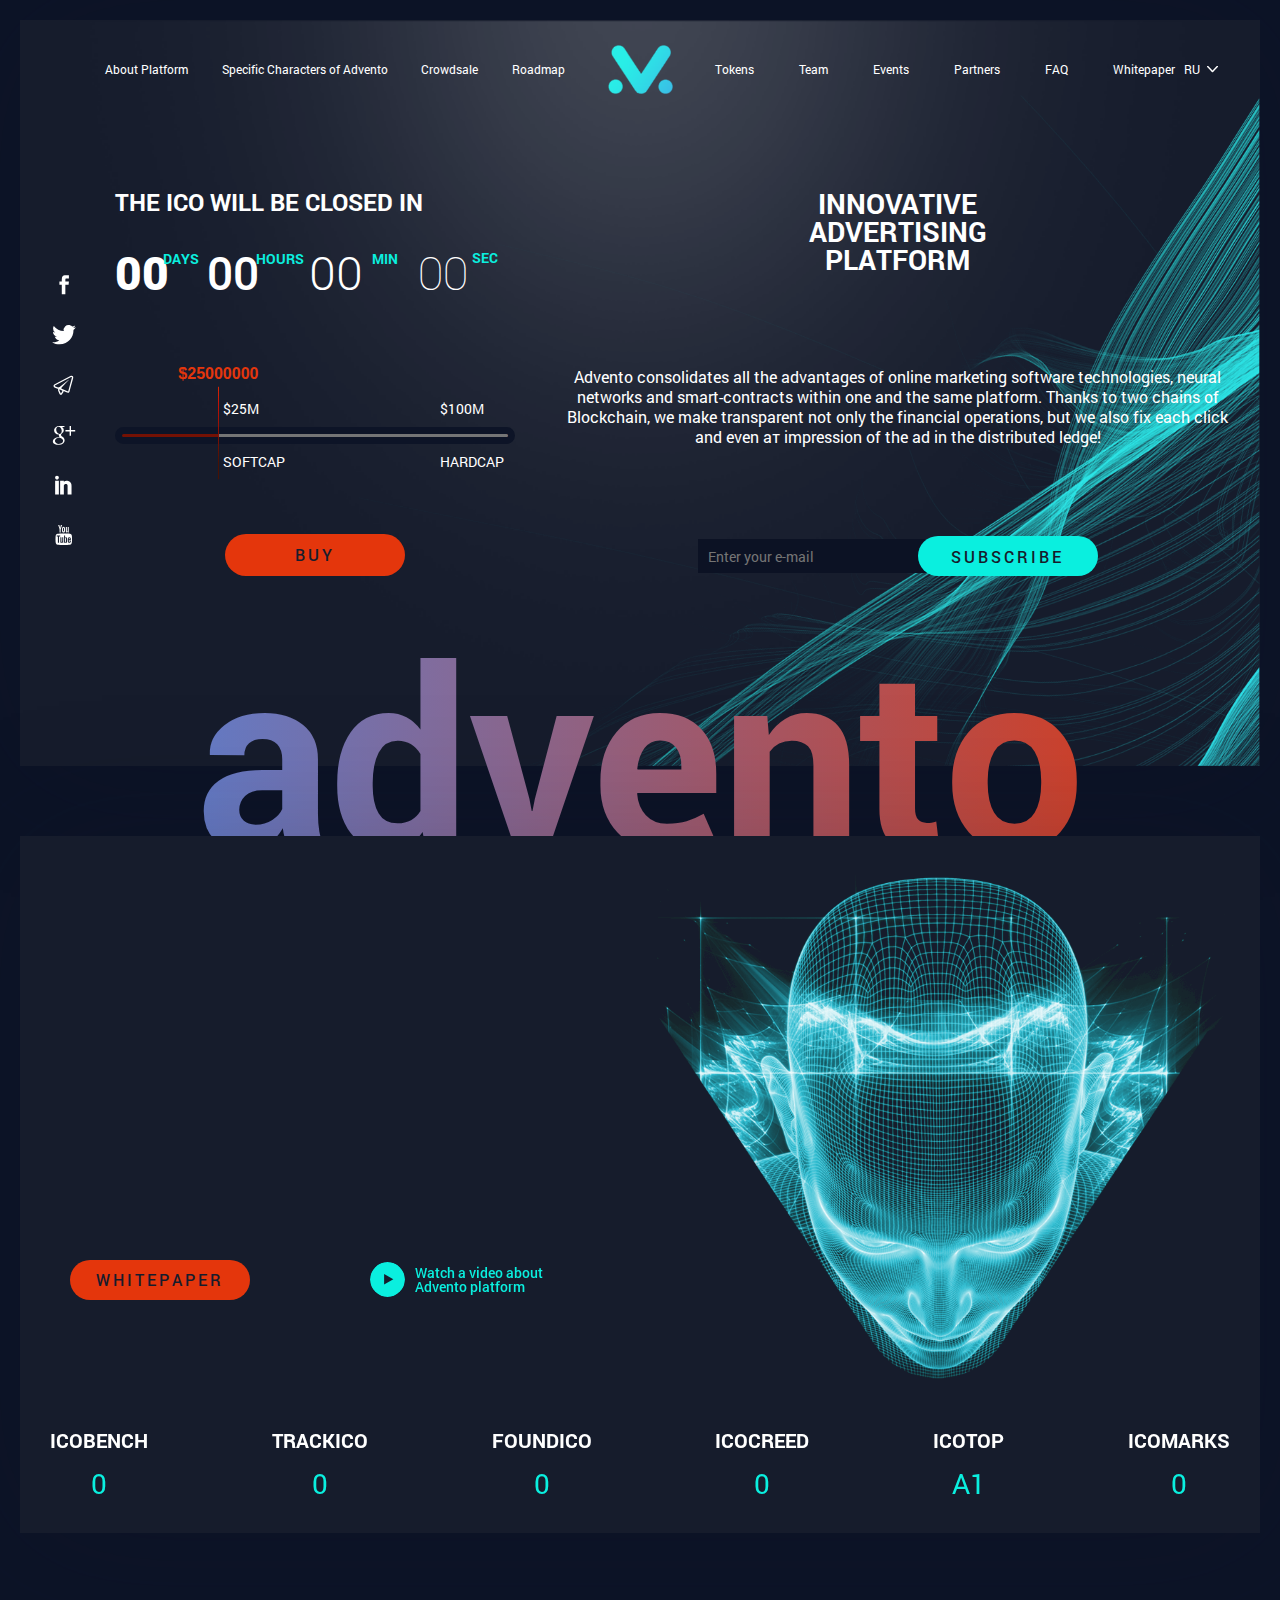
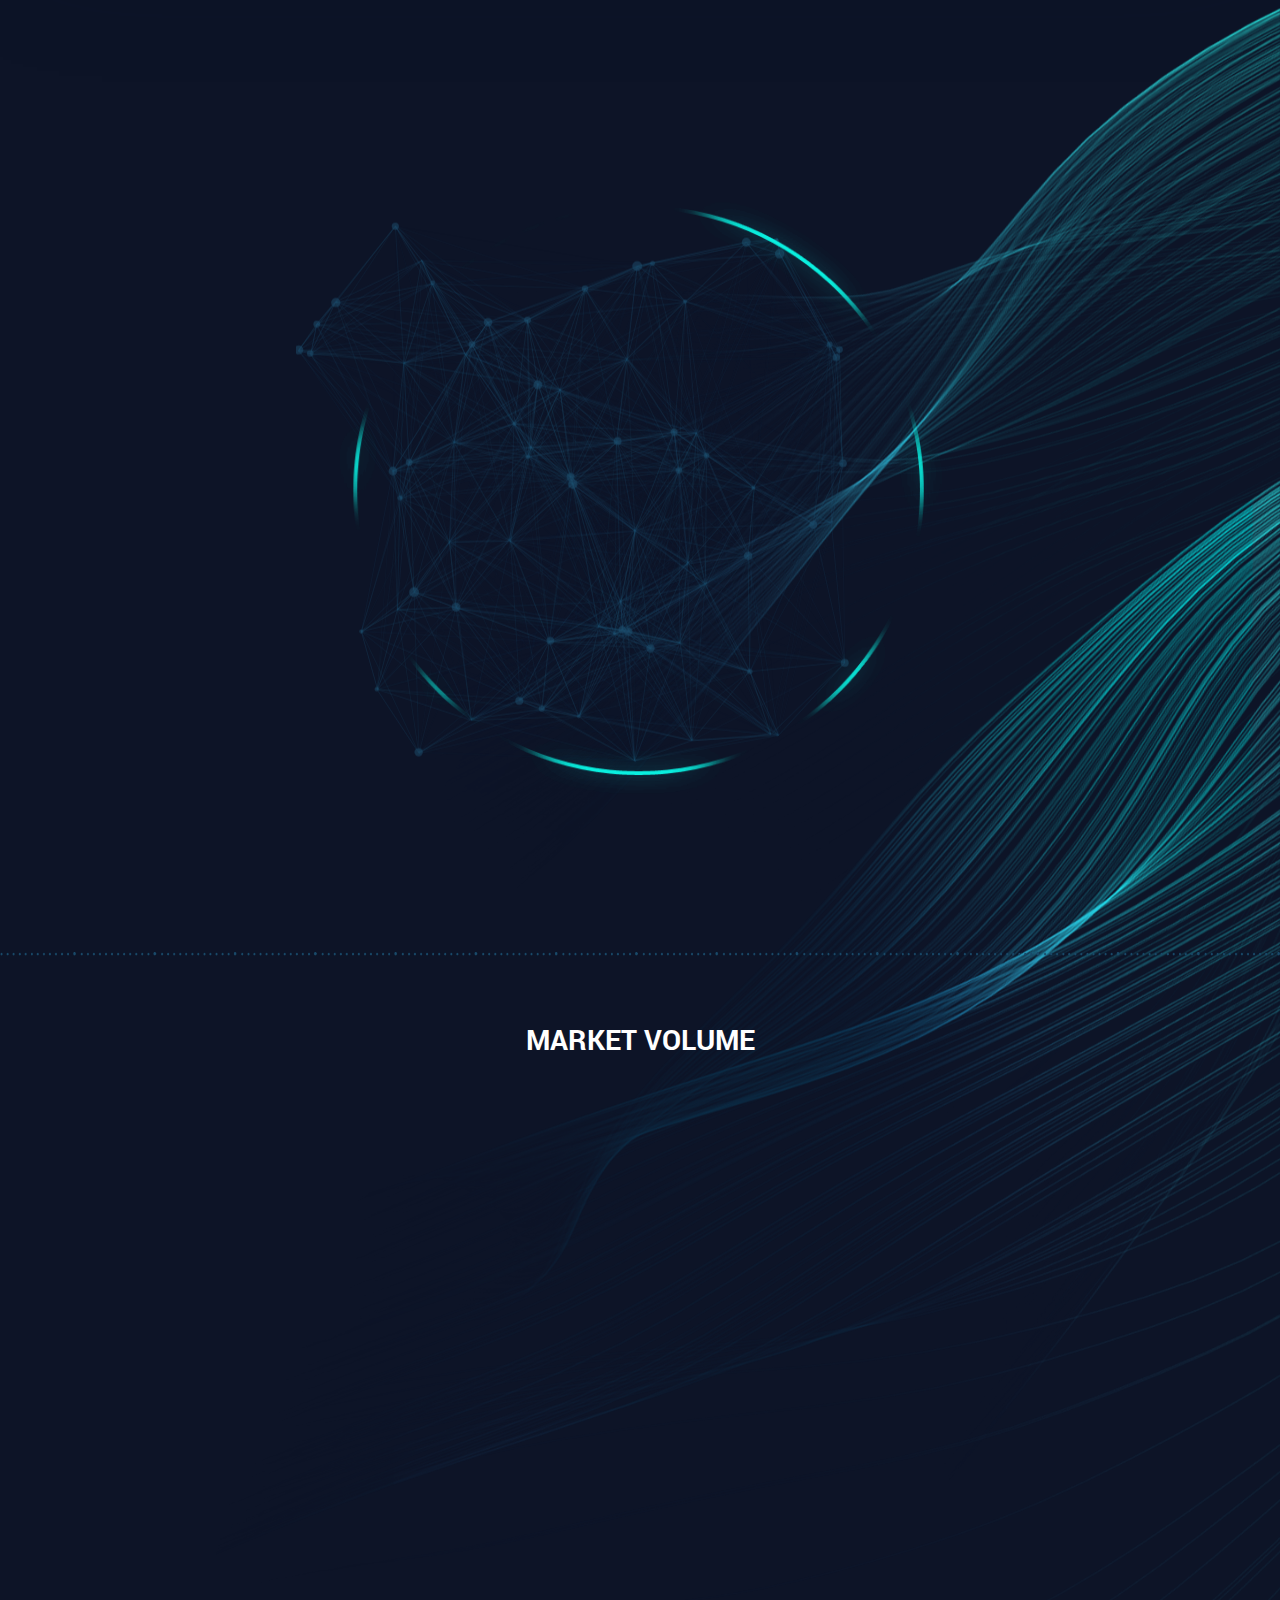
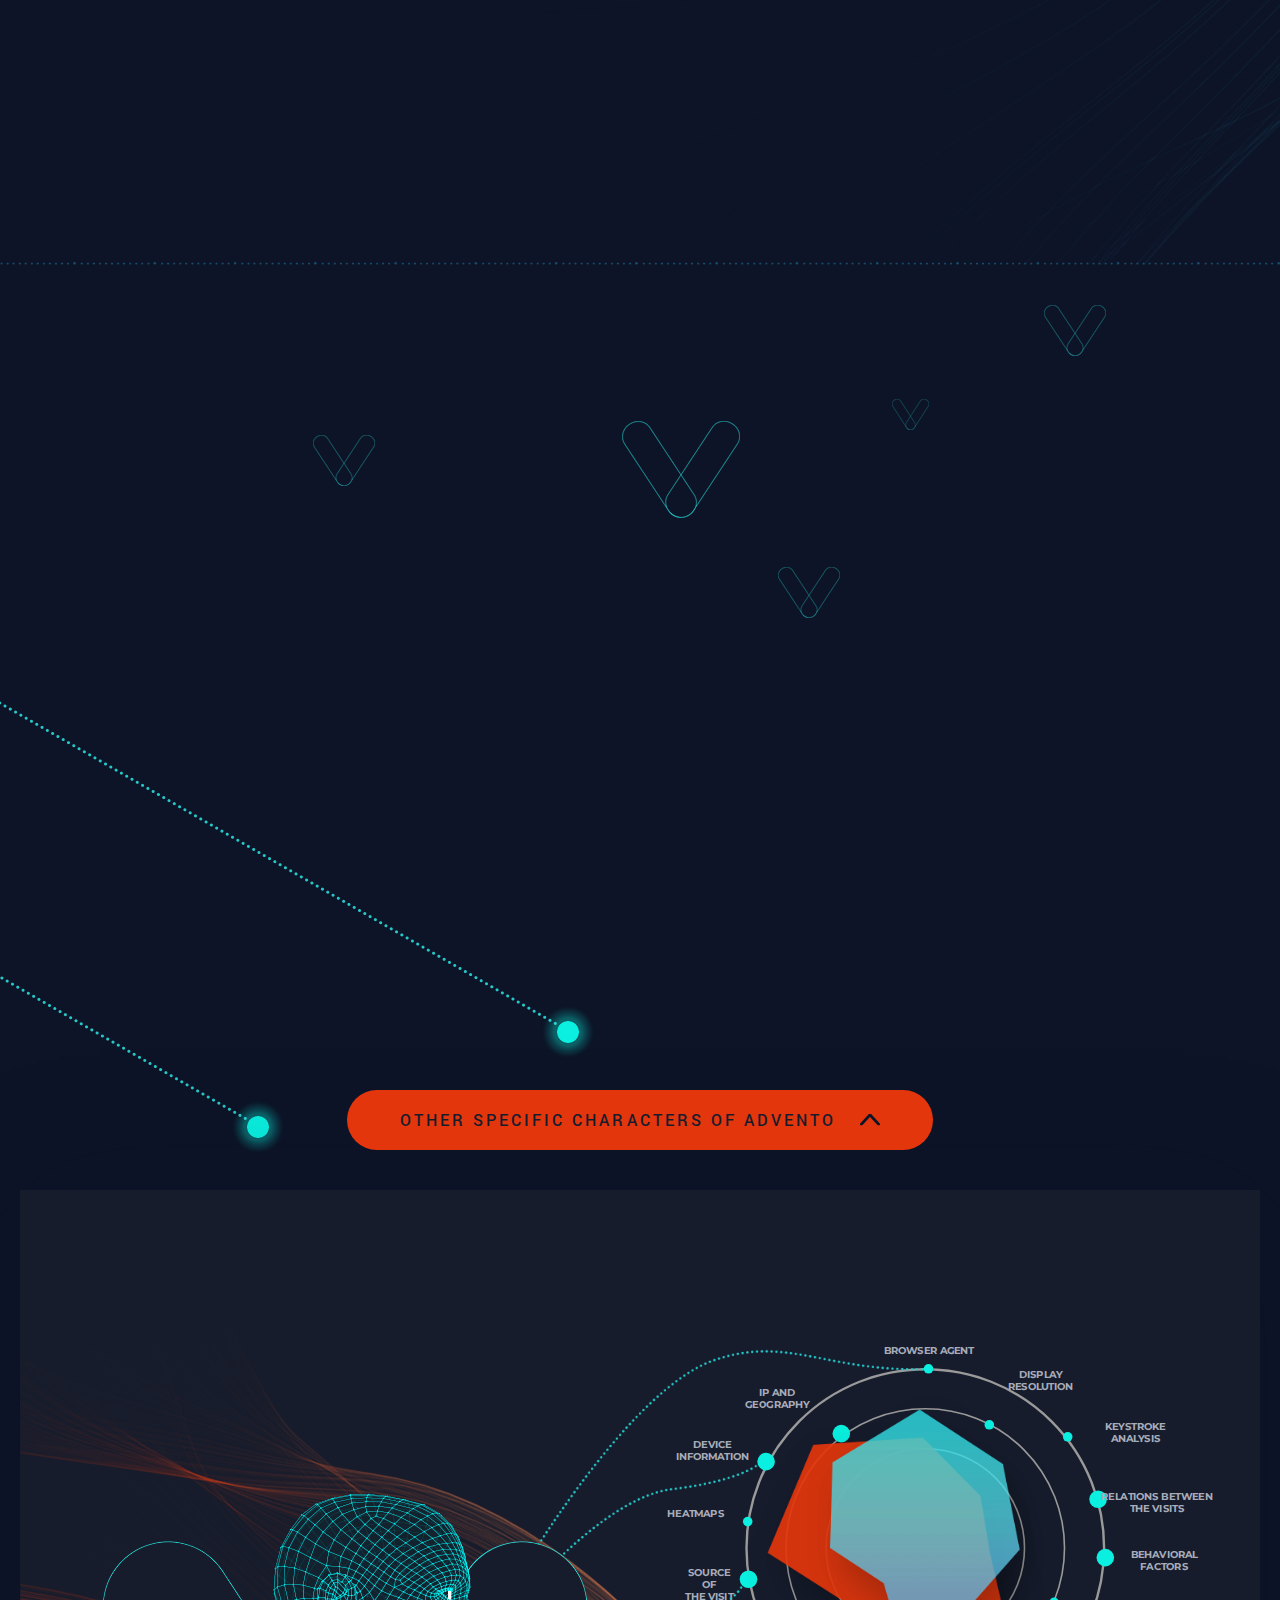
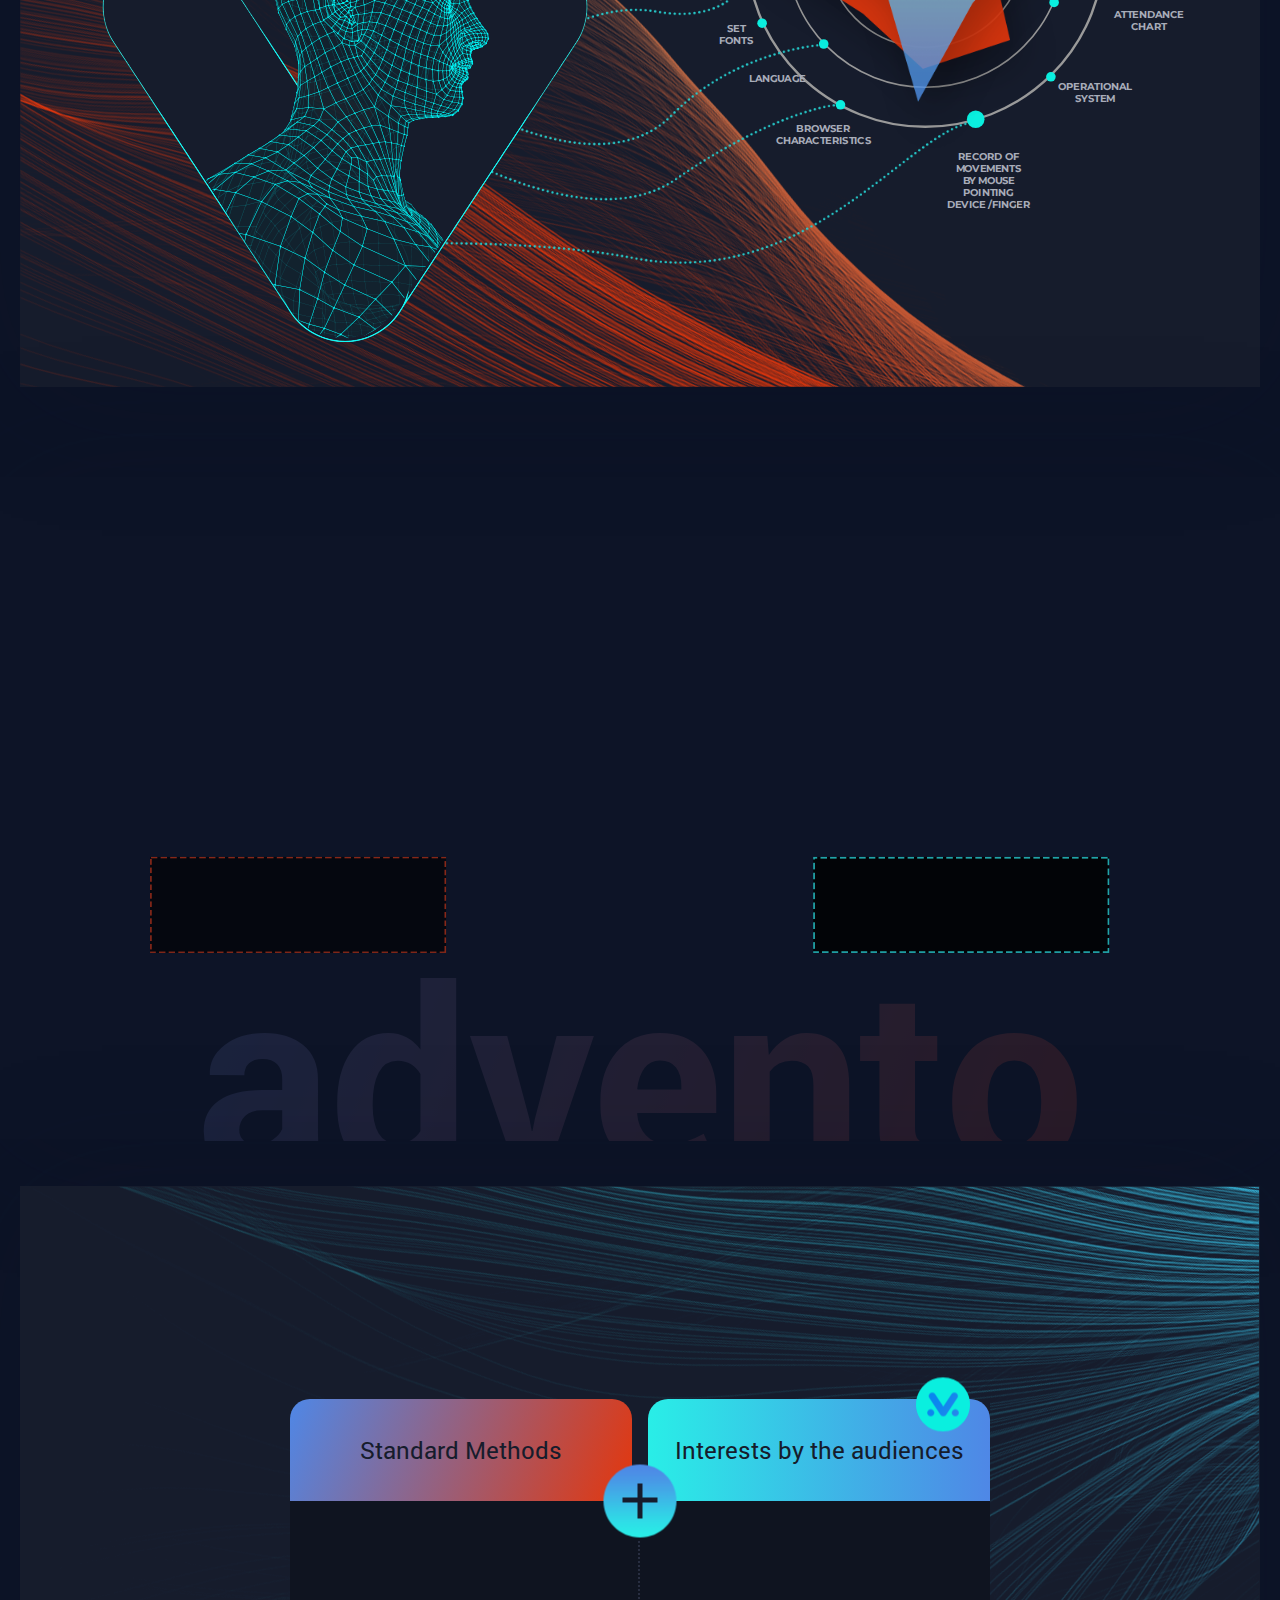
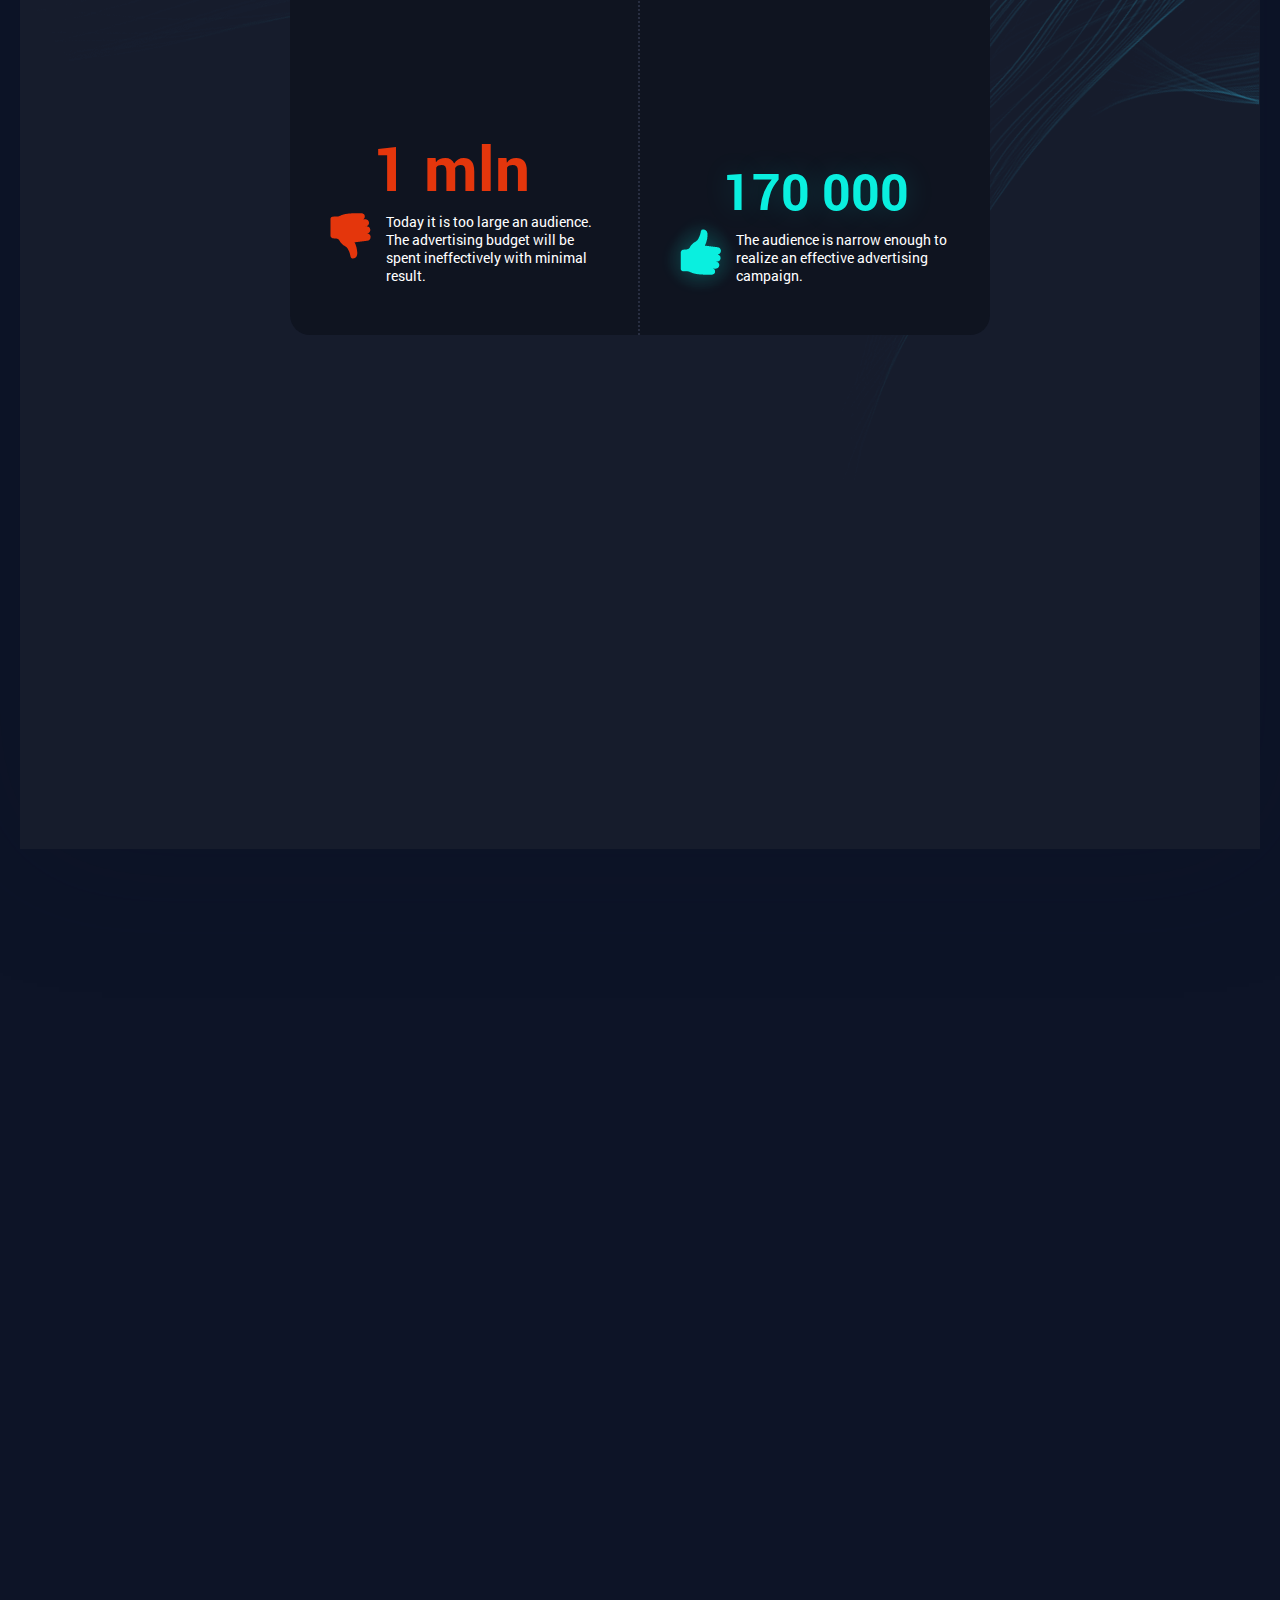
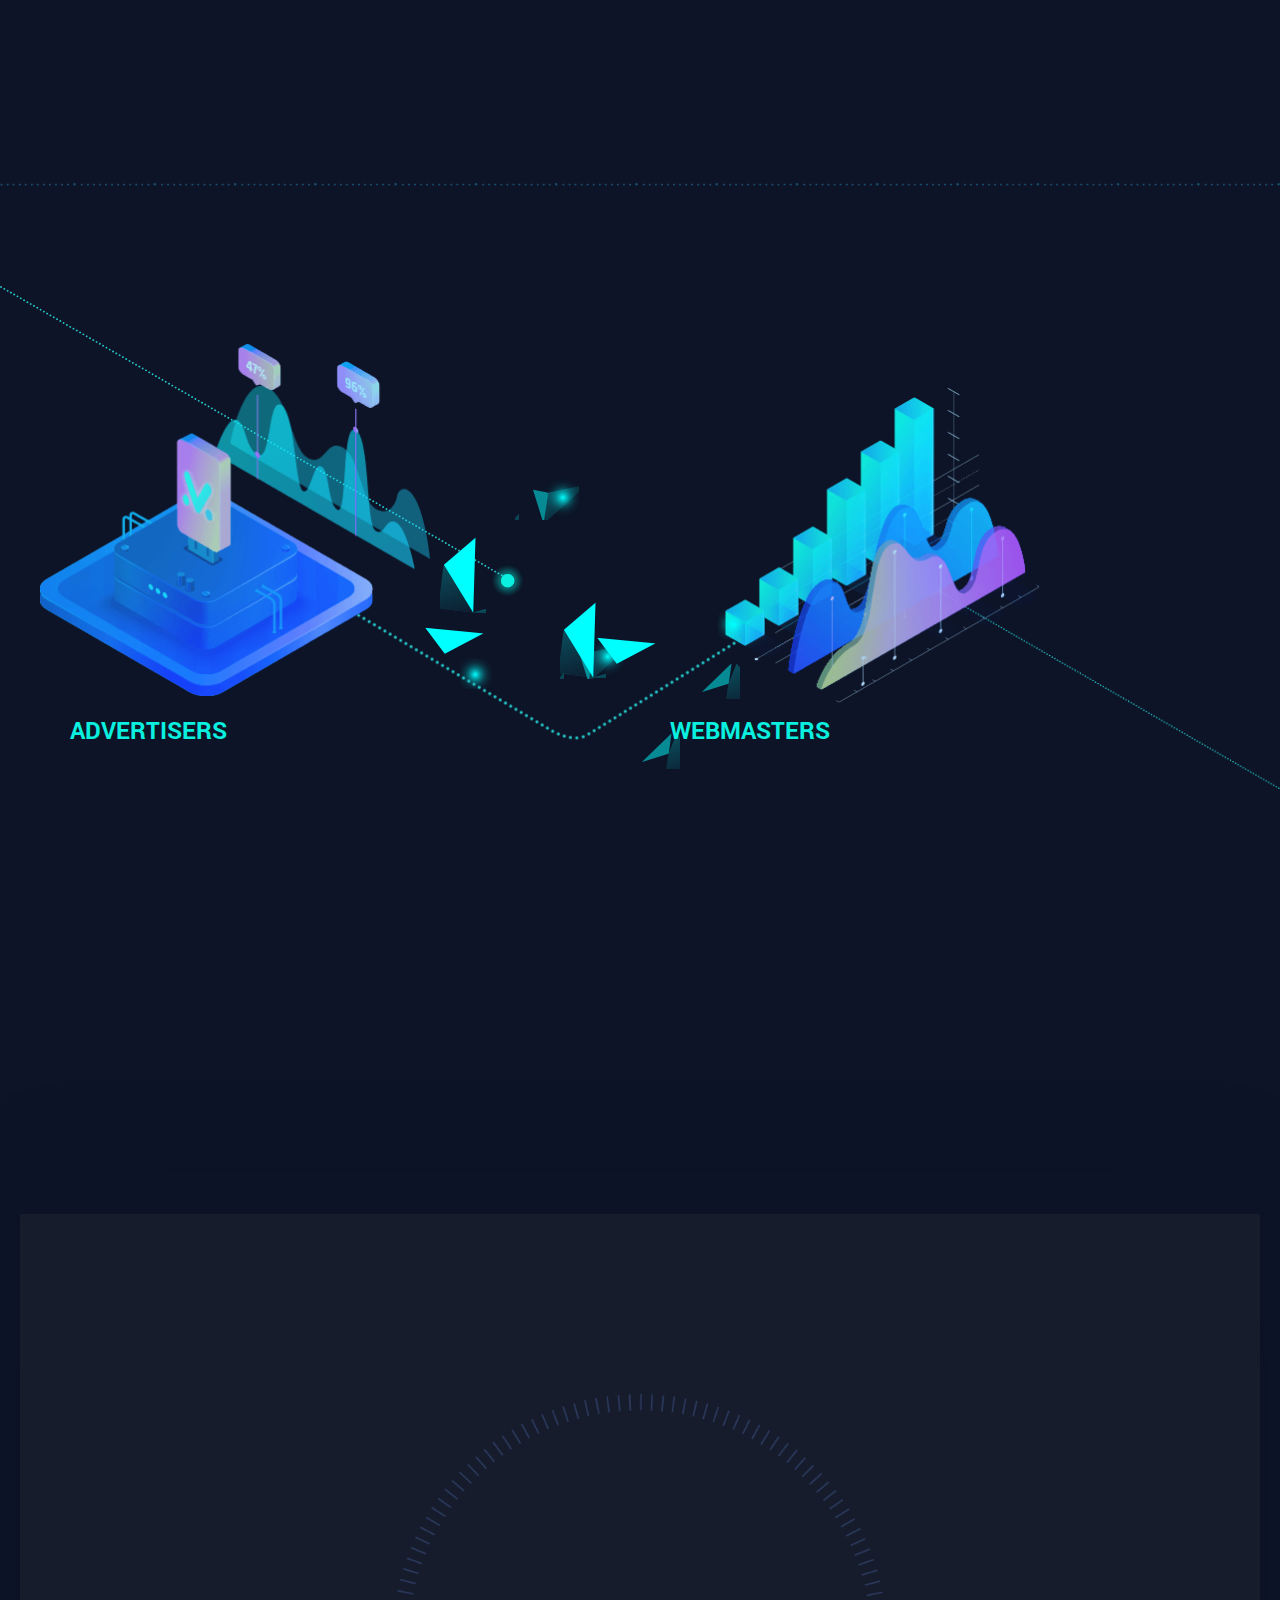
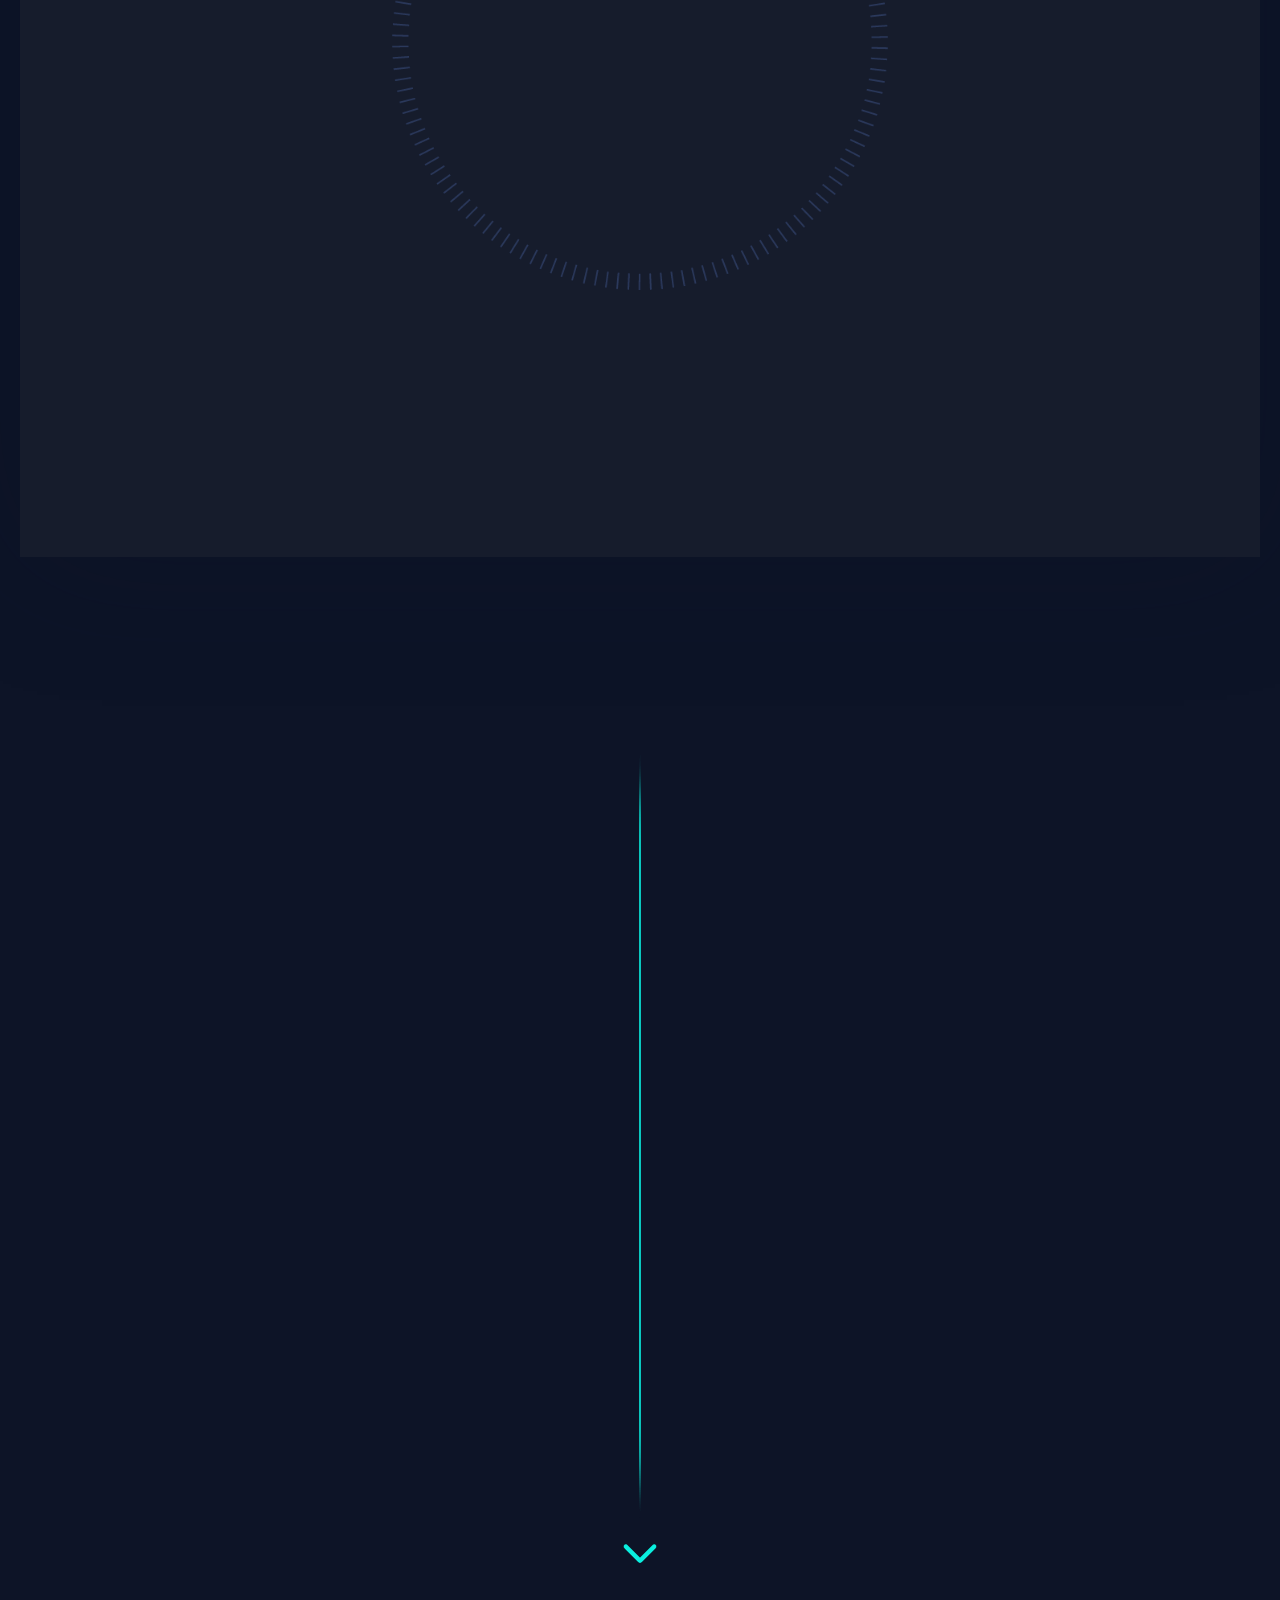
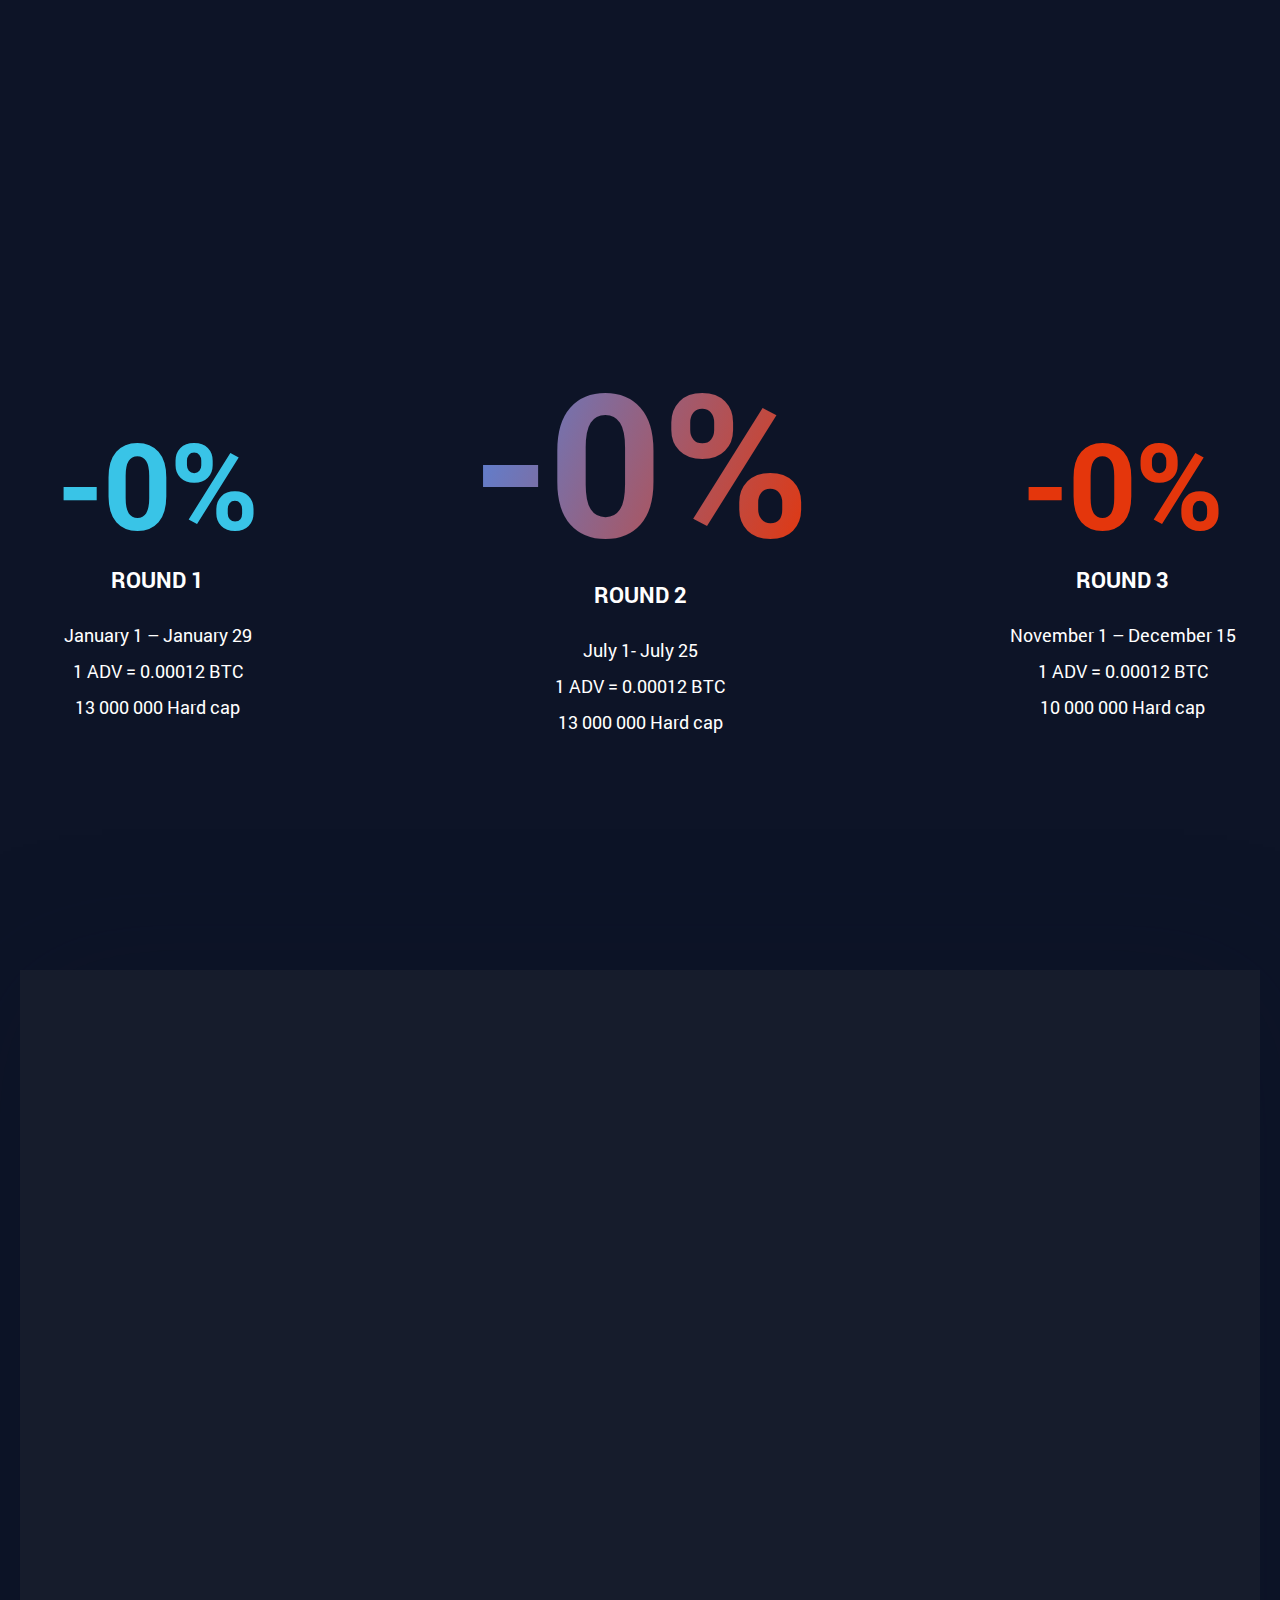
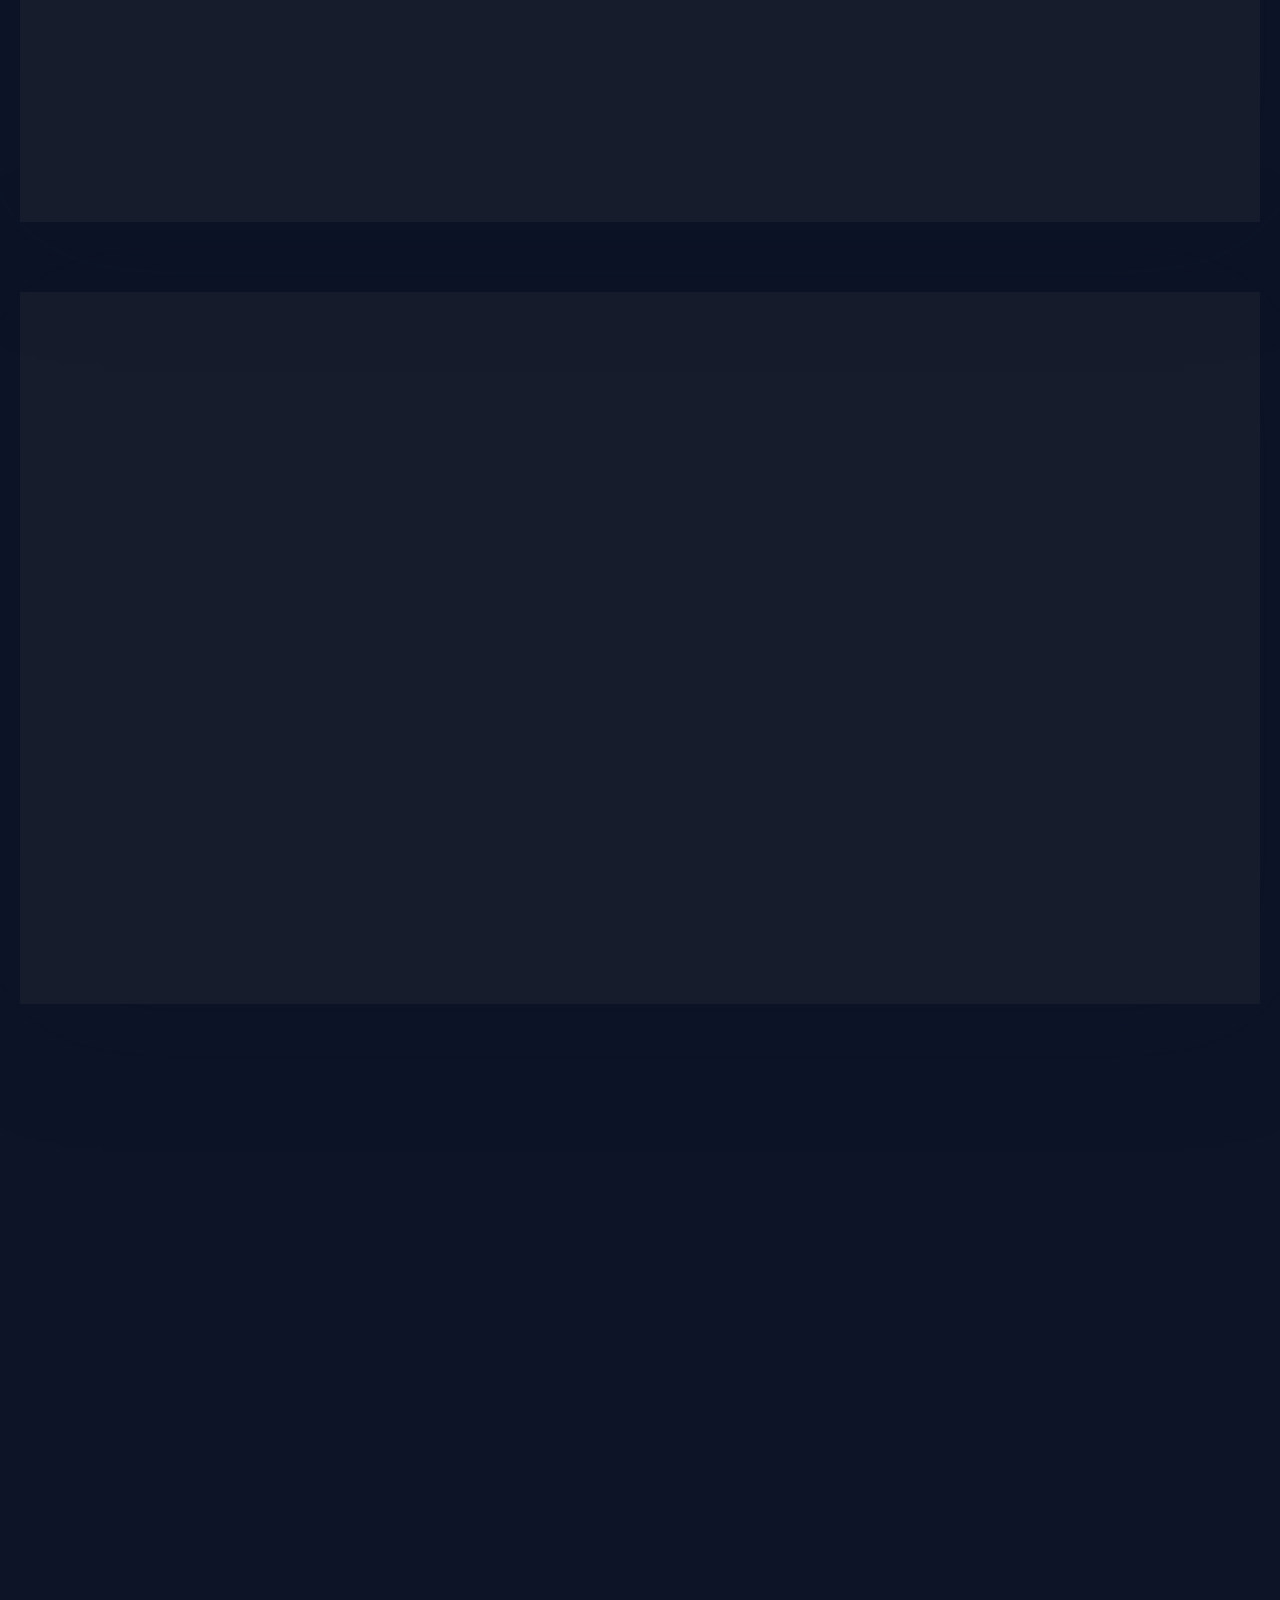
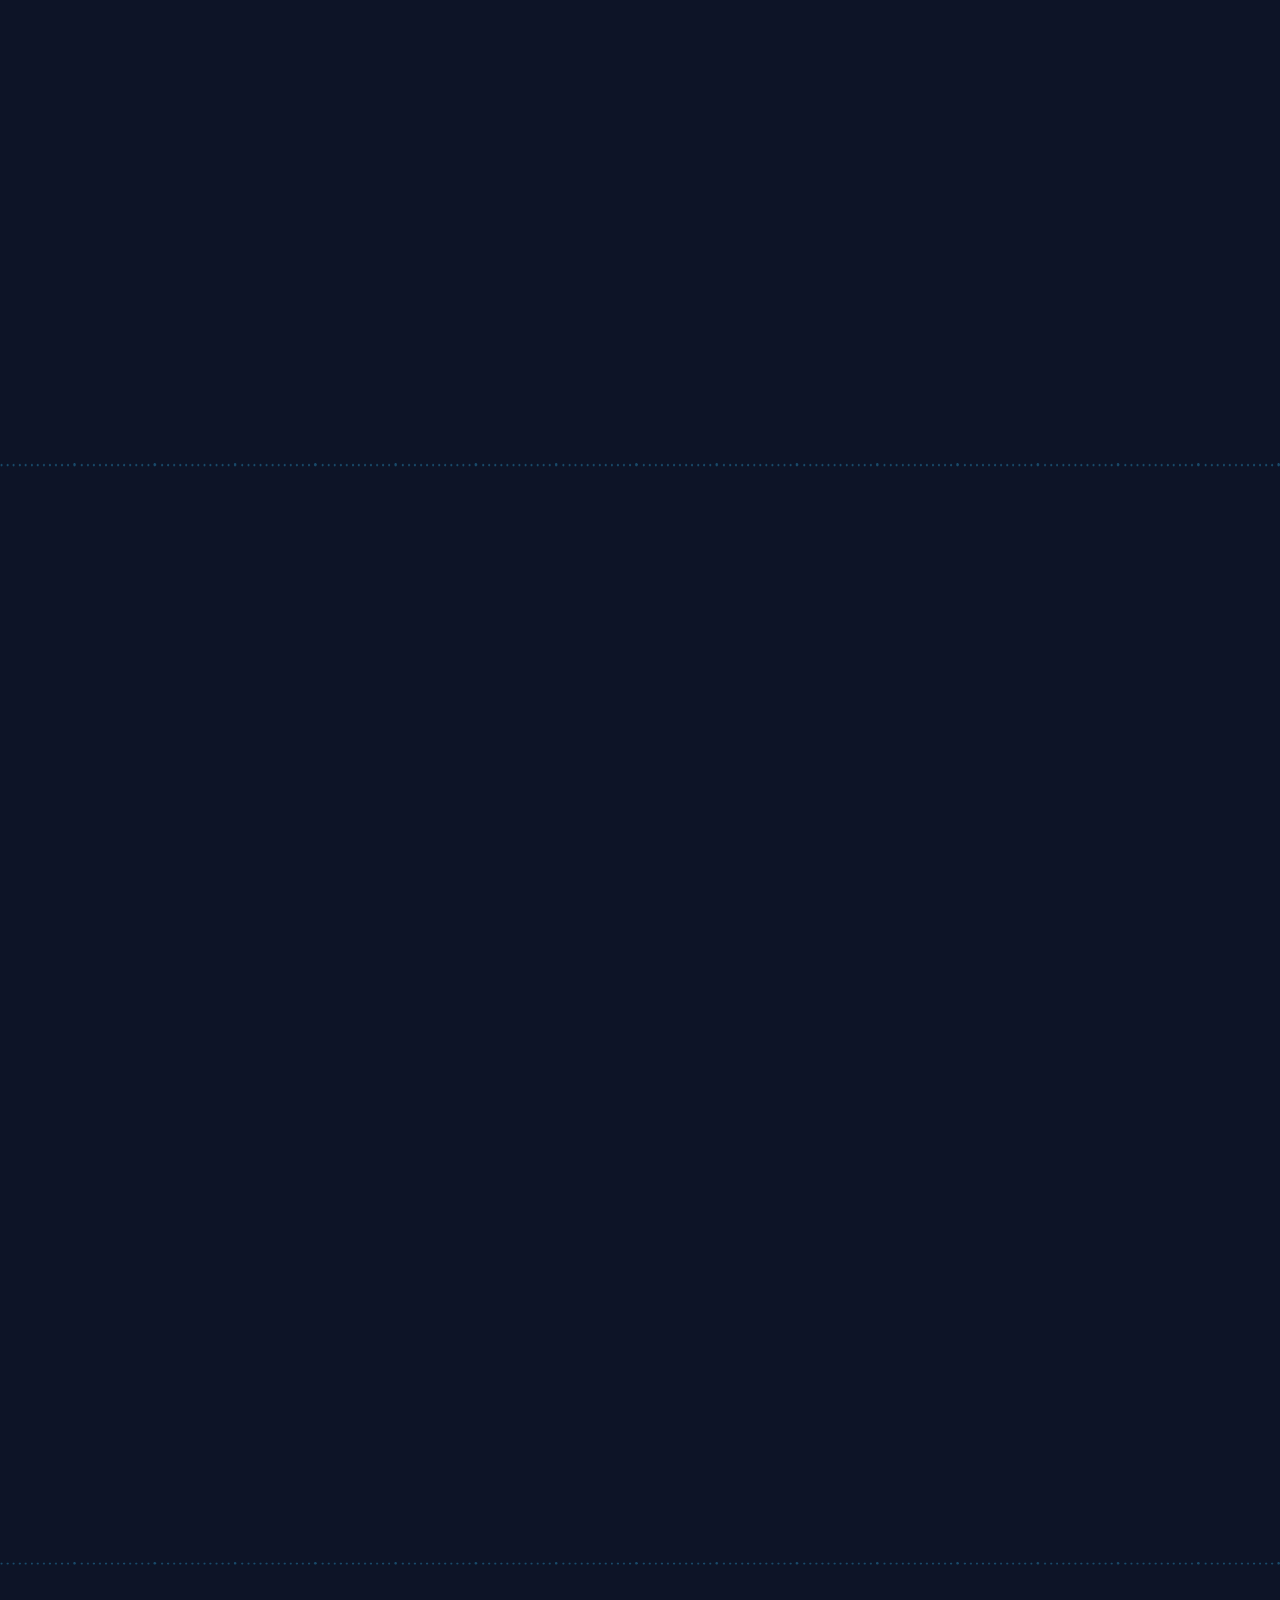
==== index2.html @ 33be33fe "английская версия" ====
<!DOCTYPE html>
<html lang="ru">
<head>
	<meta charset="utf-8">
	<title>Page</title>
	<meta name="viewport" content="width=device-width, initial-scale=1.0">

	<link rel="stylesheet" href="css/reset.css">
	<link rel="stylesheet" href="css/jquery.fancybox.min.css">
	<link rel="stylesheet" href="css/lightgallery.min.css">
	<link rel="stylesheet" href="css/jquery-ui.css">
	<link rel="stylesheet" href="css/selectric.css">
	<link href="https://fonts.googleapis.com/css?family=Montserrat" rel="stylesheet">
	<link rel="stylesheet" href="css/animate.css">
	<link rel="stylesheet" href="css/slick.css">
	<link rel="stylesheet" href="css/main.css">
</head>
<body>
	<div class="wrapper">
		<div class="menu--overlay"></div>
		<header>
			<button class="menu_mob_but">
				<span></span>
				<span></span>
				<span></span>
			</button>
			<div class="h__logo h__logo--resp">
				<a href="">
					<img src="img/logo.svg" alt="img">
				</a>
			</div>
			<div class="container">
				<div class="h__wrap">
					<button class="mob_menu_close">
						<svg aria-hidden="true" data-prefix="fal" data-icon="times" role="img" xmlns="http://www.w3.org/2000/svg" viewBox="0 0 320 512" class="svg-inline--fa fa-times fa-w-10 fa-3x"><path fill="currentColor" d="M193.94 256L296.5 153.44l21.15-21.15c3.12-3.12 3.12-8.19 0-11.31l-22.63-22.63c-3.12-3.12-8.19-3.12-11.31 0L160 222.06 36.29 98.34c-3.12-3.12-8.19-3.12-11.31 0L2.34 120.97c-3.12 3.12-3.12 8.19 0 11.31L126.06 256 2.34 379.71c-3.12 3.12-3.12 8.19 0 11.31l22.63 22.63c3.12 3.12 8.19 3.12 11.31 0L160 289.94 262.56 392.5l21.15 21.15c3.12 3.12 8.19 3.12 11.31 0l22.63-22.63c3.12-3.12 3.12-8.19 0-11.31L193.94 256z" class=""></path></svg>
					</button>
					<ul class="h__nav--left h__nav">
						<li>
							<a href="#about_platform__wrapper">About Platform</a>
						</li>
						<li>
							<a href="#work_and_contain__wrapper">Specific Characters of Advento</a>
						</li>
						<li>
							<a href="#diagramm_block">Crowdsale</a>
						</li>
						<li>
							<a href="#lezy_load_wrap">Roadmap</a>
						</li>
					</ul>
					<div class="h__logo">
						<a href="">
							<img src="img/logo.svg" alt="img">
						</a>
					</div>
					<ul class="h__nav--right h__nav">
						<li>
							<a href="#token_sell">Tokens</a>
						</li>
						<li>
							<a href="#our_comand">Team</a>
						</li>
						<li>
							<a href="#meetings_wrap">Events</a>
						</li>
						<li>
							<a href="#part_block">Partners</a>
						</li>
						<li>
							<a href="#faq_block">FAQ</a>
						</li>
						<li>
							<a href="">Whitepaper</a>
						</li>
					</ul>
				</div>
			</div>
			<div class="h__lang">
				<select name="" id="">
					<option value="1">ru</option>
					<option value="2">eng</option>
				</select>
			</div>
		</header>
		<main>
			<div class="ico_platform__wrapper">
				<div class="container_bg">
					<div class="soc_icons__wrap">
						<ul>
							<li><a href=""><svg xmlns="http://www.w3.org/2000/svg" xmlns:xlink="http://www.w3.org/1999/xlink" width="10" height="20" viewBox="0 0 10 20"><defs><path id="plq9a" d="M211.79 312.8h-2.38v-3.26h2.38v-1.93c0-1.46.27-2.54.81-3.24.55-.7 1.56-1.06 3.05-1.06h3.26v3.26h-2.26c-.57 0-.93.1-1.08.3-.15.2-.22.54-.22 1.04v1.63h3.56l-.33 3.27h-3.23v9.5h-3.56z"/></defs><g><g transform="translate(-209 -303)"><use fill="#fff" xlink:href="#plq9a"/></g></g></svg></a></li>
							<li><a href=""><svg xmlns="http://www.w3.org/2000/svg" xmlns:xlink="http://www.w3.org/1999/xlink" width="19" height="16" viewBox="0 0 19 16"><defs><path id="1nl6a" d="M220.87 361.49c.77-.1 1.5-.31 2.23-.63a7.97 7.97 0 0 1-1.93 2.04v.48c0 1.31-.25 2.62-.75 3.92-.5 1.3-1.2 2.48-2.1 3.56a10.03 10.03 0 0 1-3.5 2.61c-1.44.67-3.02 1-4.75 1-2.16 0-4.15-.57-5.98-1.74.32.03.63.04.93.04 1.8 0 3.41-.56 4.82-1.67-.84 0-1.59-.25-2.24-.76a4.08 4.08 0 0 1-1.4-1.95 4.97 4.97 0 0 0 1.78-.04 3.86 3.86 0 0 1-2.24-1.37 3.78 3.78 0 0 1-.87-2.45v-.07c.54.32 1.13.48 1.75.48a3.65 3.65 0 0 1-1.75-3.23c0-.71.19-1.37.56-1.96a10.78 10.78 0 0 0 8.02 4.08 3.75 3.75 0 0 1 1.04-3.64 3.75 3.75 0 0 1 2.74-1.15c1.14 0 2.1.4 2.86 1.22.89-.17 1.72-.48 2.49-.92-.3.91-.87 1.63-1.71 2.15z"/></defs><g><g transform="translate(-204 -359)"><use fill="#fff" xlink:href="#1nl6a"/></g></g></svg></a></li>
							<li><a href=""><svg xmlns="http://www.w3.org/2000/svg" xmlns:xlink="http://www.w3.org/1999/xlink" width="21" height="20" viewBox="0 0 21 20"><defs><path id="k7p8a" d="M224.15 415.13l-3.4 12.44-.24.91c-.13.47-.38 1.34-1.39 1.34a1.34 1.34 0 0 1-.7-.2l-1.04-.42-2.22-.9-.45-.18c-.04.49-.28.87-.39 1.04-1.38 2.25-1.63 2.66-2.48 2.66-.55 0-1.05-.35-1.25-.87-.08-.2-.74-1.69-1.34-3l-.01-.04c-.34-.81-.32-1.57.05-2.13l.09-.1-.21.02c-.46 0-.89-.08-1.27-.23l-2-.8c-1.18-.46-1.35-1.33-1.37-1.68-.02-.35.06-1.23 1.18-1.82l15.72-8.22c.36-.2.73-.3 1.08-.3.55 0 1.05.25 1.37.67.21.27.53.87.27 1.81zm-11.53 12.17l-.1-.04-.04-.02c-.2-.08-.37-.17-.53-.28l-.97-.5a.85.85 0 0 0-.3-.08c-.4 0-.44.48-.22 1.03a174.45 174.45 0 0 0 1.38 3.08c.1 0 1.36-2.04 1.36-2.04.4-.61.17-.75-.58-1.15zm9.9-13.32c-.14 0-.3.04-.48.14l-15.72 8.22c-.64.34-.62.84.06 1.1l2 .8a2.55 2.55 0 0 0 2.28-.33l8.72-6.86c.26-.2.41-.3.46-.3.06 0-.04.16-.32.45l-6.89 7.36c-.42.44-.38.96.03 1.27l.42.22.11.05 2.47.97 2.22.9a65.94 65.94 0 0 1 1.24.53l.36-1.27 3.39-12.45c.14-.5-.02-.8-.36-.8z"/></defs><g><g transform="translate(-204 -412)"><use fill="#fff" xlink:href="#k7p8a"/></g></g></svg></a></li>
							<li><a href=""><svg xmlns="http://www.w3.org/2000/svg" xmlns:xlink="http://www.w3.org/1999/xlink" width="20" height="17" viewBox="0 0 20 17"><defs><path id="89oga" d="M206.21 488.05c-.99-.54-1.48-1.24-1.48-2.11 0-.94.47-1.78 1.43-2.5.95-.74 2.1-1.1 3.47-1.1h.85c-.44-.44-.67-.9-.67-1.37 0-.3.08-.6.23-.93a3.7 3.7 0 0 1-3.17-1.02 3.5 3.5 0 0 1-1.07-2.58c0-.96.44-1.81 1.32-2.54a4.6 4.6 0 0 1 3.03-1.1h4.97l-1.11.82h-1.6c.5.2.89.56 1.17 1.1.28.53.43 1.12.43 1.76 0 .99-.47 1.85-1.41 2.6-.4.3-.65.53-.76.72a1.3 1.3 0 0 0-.17.68c0 .23.14.5.43.8.28.31.57.57.87.76.64.47 1.1.95 1.35 1.43.26.49.4 1.08.4 1.8 0 .97-.45 1.8-1.33 2.52a5.5 5.5 0 0 1-3.58 1.08 7.37 7.37 0 0 1-3.6-.82zm6.03-11.46a3.92 3.92 0 0 0-.96-2.15c-.53-.6-1.12-.9-1.76-.93a1.65 1.65 0 0 0-1.53.82c-.37.57-.5 1.27-.39 2.11a4 4 0 0 0 .97 2.17c.53.6 1.11.92 1.74.95.63.02 1.14-.26 1.53-.84.38-.58.51-1.29.4-2.13zm-4.64 7c-.73.5-1.1 1.11-1.1 1.83s.32 1.34.96 1.86c.63.51 1.41.77 2.35.77 2.4 0 3.6-.85 3.6-2.56l-.03-.52a1.32 1.32 0 0 0-.32-.63 10 10 0 0 1-.22-.26 1.54 1.54 0 0 0-.32-.26c-.15-.1-.26-.17-.33-.24a5.9 5.9 0 0 0-.4-.28 8.36 8.36 0 0 1-.42-.3 4.35 4.35 0 0 0-3.77.58zm16.13-7.26v1.19h-3.56v3.6h-1.19v-3.6h-3.56v-1.19h3.56v-3.53h1.19v3.53z"/></defs><g><g transform="translate(-204 -472)"><use fill="#fff" xlink:href="#89oga"/></g></g></svg></a></li>
							<li><a href=""><svg xmlns="http://www.w3.org/2000/svg" xmlns:xlink="http://www.w3.org/1999/xlink" width="16" height="19" viewBox="0 0 16 19"><defs><path id="ddlwa" d="M206.13 528.43h3.53v13.06h-3.53zm11.75.07a5.1 5.1 0 0 1 2.49 1.2c.36.34.67.83.95 1.45.27.64.4 1.39.4 2.25v8.09h-3.75v-8.24c0-.5-.14-.89-.42-1.19-.29-.3-.73-.44-1.32-.44-.35 0-.65.06-.9.19a1.6 1.6 0 0 0-.57.39c-.1.13-.2.3-.26.5s-.09.33-.09.4v8.39h-3.52v-13.06h3.52v1.04l.5-.41a7.82 7.82 0 0 1 .65-.35l.37-.13a2.9 2.9 0 0 1 .97-.15c.32 0 .65.02.98.07zm-10-4.82c.5 0 .91.17 1.26.52s.52.77.52 1.26c0 .5-.17.92-.52 1.26-.35.35-.77.52-1.26.52-.5 0-.92-.17-1.26-.52a1.71 1.71 0 0 1-.52-1.26c0-.5.17-.91.52-1.26.34-.35.76-.52 1.26-.52z"/></defs><g><g transform="translate(-206 -523)"><use fill="#fff" xlink:href="#ddlwa"/></g></g></svg></a></li>
							<li><a href=""><svg xmlns="http://www.w3.org/2000/svg" xmlns:xlink="http://www.w3.org/1999/xlink" width="17" height="19" viewBox="0 0 17 19"><defs><path id="mujha" d="M216.07 590.45c.27 0 .41.23.41.7v2.24c0 .48-.14.71-.41.71-.16 0-.32-.07-.48-.23v-3.19c.16-.16.32-.23.48-.23zm4 .72v.48h-.96v-.48c0-.48.16-.72.48-.72.32 0 .48.24.48.72zm-10.25-2.31h1.14v-1h-3.31v1h1.11v6.03h1.06zm3.06 6.03h.94v-5.24h-.94v4c-.22.3-.42.45-.6.45-.14 0-.21-.07-.23-.22l-.01-.37v-3.86h-.95v4.15c0 .34.03.6.09.77.08.26.29.4.61.4.34 0 .7-.22 1.09-.65zm4.45-.51c.06-.2.1-.54.1-1.06v-2.09c0-.51-.04-.86-.1-1.05-.12-.4-.37-.6-.75-.6-.36 0-.69.2-.99.58v-2.3h-.94v7.03h.94v-.51c.32.39.65.58.99.58.38 0 .63-.2.75-.58zm3.66-.55c.01-.07.02-.27.02-.62v-.13h-.96c0 .36-.01.57-.03.64-.05.26-.19.38-.42.38-.33 0-.49-.24-.49-.73v-.92h1.9v-1.1c0-.55-.1-.96-.29-1.22a1.34 1.34 0 0 0-1.12-.54c-.48 0-.86.18-1.14.54-.2.26-.3.67-.3 1.23v1.83c0 .56.11.97.32 1.23.27.36.65.54 1.14.54.51 0 .9-.18 1.15-.56.12-.2.2-.38.22-.57zm-6.43-10.3v-2.22c0-.49-.15-.73-.45-.73-.3 0-.46.24-.46.73v2.23c0 .49.15.74.46.74.3 0 .45-.25.45-.74zm7.35 4.26c.19.79.28 2.02.28 3.7 0 1.66-.1 2.9-.28 3.72-.1.41-.3.76-.61 1.05-.31.28-.68.44-1.09.48-1.3.15-3.26.23-5.88.23s-4.59-.08-5.89-.23a1.94 1.94 0 0 1-1.7-1.54c-.18-.78-.27-2.02-.27-3.7 0-1.66.1-2.9.28-3.71a2.02 2.02 0 0 1 1.7-1.55c1.3-.14 3.26-.21 5.88-.21s4.58.07 5.88.2c.41.06.78.22 1.1.5.3.29.51.64.6 1.06zm-10.3-9.82h1.08l-1.29 4.23v2.87h-1.06v-2.87c-.1-.52-.31-1.27-.65-2.25-.26-.73-.49-1.39-.68-1.98h1.12l.75 2.79zm3.62 2.29c.2.26.3.67.3 1.24v1.85c0 .58-.1 1-.3 1.26a1.3 1.3 0 0 1-1.12.54c-.48 0-.85-.18-1.12-.54-.2-.27-.3-.69-.3-1.26v-1.85c0-.57.1-.98.3-1.24.27-.36.64-.54 1.12-.54.48 0 .86.18 1.12.54zm3.85-.48v5.3h-.96v-.6c-.38.45-.74.67-1.1.67-.32 0-.53-.13-.62-.4a2.7 2.7 0 0 1-.09-.8v-4.17h.97v4.26c.03.16.1.24.23.24.2 0 .4-.15.6-.46v-4.04z"/></defs><g><g transform="translate(-206 -578)"><use fill="#fff" xlink:href="#mujha"/></g></g></svg></a></li>
						</ul>
					</div>
					<img src="img/blik.png" alt="" class="cont_back">
					<img src="img/lines_back.png" alt="" class="lines_back">
					<div class="container">
						<div class="ico_platform__wrapper--left">
							<span class="title">The ICO will be closed in</span>
							<div class="ico_timer__cont">
								<div id="clock"></div>
							</div>
							<div class="progress_line__cont">
								<div id="slider-range" class="slider-range"></div>
								<div class="vertical_line">
									<div>
										<img src="img/vertical_line.png" alt="">
										<input class="vertical_line__span" id="vertical_line__span">
									</div>
								</div>
								<div class="checkpoint first_checkpoint">
									<div>
										<span>$25m</span>
										<p>Softcap</p>
									</div>
								</div>
								<div class="checkpoint second_checkpoint">
									<div>
										<span>$100m</span>
										<p>Hardcap</p>
									</div>
								</div>
							</div>
							<button class="buy_btn">Buy</button>
						</div>
						<div class="ico_platform__wrapper--right">
							<span class="title wow fadeIn" data-wow-duration="1.5s" data-wow-delay="s">Innovative<br>Advertising<br>Platform</span>
							<p class="wow fadeIn" data-wow-duration="1.5s" data-wow-delay="0.4s">Advento consolidates all the advantages of online marketing software technologies, neural networks and smart-contracts within one and the same platform. Thanks to two chains of Blockchain, we make transparent not only the financial operations, but we also fix each click and even aт impression of the ad in the distributed ledge!</p>
							<form action="">
								<input type="email" placeholder="Enter your e-mail">
								<button type="submit">Subscribe</button>
							</form>
						</div>
					</div>
				</div>
			</div>
			<div class="advento_title__wrapper">
				<div class="container_bg">
					<span>advento</span>
				</div>
			</div>
			<div class="about_platform__wrapper" id="about_platform__wrapper">
				<div class="container_bg">
					<img class="about_platform__wrapper--bg" src="img/about_platform_bg.png" alt="img">
					<div class="about_platform__main">
						<div class="about_platform__info">
							<div class="about_platform_info__wrap">
								<span class="wow fadeIn" data-wow-duration="1.5s" data-wow-delay="s">ABOUT PLATFORM</span>
								<p class="wow fadeIn" data-wow-duration="1.5s" data-wow-delay="0.2s">Advento is an innovation in the advertising industry aimed at creation of an absolutely new intellectual ecosystem based on the idea of decentralization and an artificial brain acts as a driving force of it. Making online marketing absolutely transparent, self-learning and protected from fraud is our goal.</p>
								<p class="wow fadeIn" data-wow-duration="1.5s" data-wow-delay="0.4s">We will give the opportunity of comfortable work with the systems for the advertising market professionals and for the newly breed marketers as well, and we will liberate crypto and blockchain marketing to be independent from governments and financial institutions.</p>
								<div class="about_platform_info__links">
									<a href="">whitepaper</a>
									<div class="about_platform_info__video">
										<a href="">
											<img src="img/play.svg" alt="img">
											<i>Watch a video about Advento platform</i>
										</a>
									</div>
								</div>
							</div>
						</div>
						<div class="about_platform__img">
							<img class="v_bg_head" src="img/v_bg_head.png" alt="img">
							<img class="about_head wow fadeIn" data-wow-duration="1.5s" data-wow-delay="2.8s"  src="img/head.png" alt="img">
							<img  class='cl' src="img/cl.png" alt="img">
							<img  class='cr' src="img/cr.png" alt="img">
						</div>
					</div>
					<div class="about_platform__numbers">
						<div class="container">
							<ul class="about_platform_numbers__list">
								<li>
									<p>ICOBENCH</p>
									<span class="odometr">0</span>
								</li>
								<li>
									<p>TRACKICO</p>
									<span class="odometr1">0</span>
								</li>
								<li>
									<p>FOUNDICO</p>
									<span class="odometr2">0</span>
								</li>
								<li>
									<p>ICOCREED</p>
									<span class="odometr3">0</span>
								</li>
								<li>
									<p>ICOTOP</p>
									<span>A1</span>
								</li>
								<li>
									<p>ICOMARKS</p>
									<span class="odometr4">0</span>
								</li>
							</ul>
						</div>
					</div>
				</div>
			</div>
			<div class="work_and_contain__wrapper" id="work_and_contain__wrapper">
				<div class="how_it_works">
					<div class="container">
						<div class="how_it_works__wrap">
							<span class="main_title wow fadeIn" data-wow-duration="1.5s" data-wow-delay="s">How does it work</span>
							<p class="how_it_works__p--absolute wow fadeIn" data-wow-duration="1.5s" data-wow-delay="0.2s">The auction functioning algorithm also takes into account the parameters of spam score and  broadcasting time, no chance is given to hard sell and monopolists.</p>
							<div class="how_it_works__info">
								<div id="particles-js" class="how_it_works__particles"></div>
								<img class="circle__absolute" src="img/circle.png" alt="img">
								<img class="v_absolute wow fadeIn" data-wow-duration="6s" data-wow-delay="2.5s" src="img/v.svg" alt="img">
								<ul class="how_it_works__list how_it_works__list1">
									<li class="wow fadeIn" data-wow-duration="1.5s" data-wow-delay="s">
										<img src="img/work1.png" alt="img">
										<p>A user visits the page.</p>
									</li>
								</ul>
								<ul class="how_it_works__list how_it_works__list2">
									<li class="wow fadeIn" data-wow-duration="1.5s" data-wow-delay="2.6s">
										<img src="img/work7.png" alt="img">
										<p>The fee goes to the owner of the site.</p>
									</li>
									<li class="wow fadeIn" data-wow-duration="1.5s" data-wow-delay="0.2s">
										<img src="img/work2.png" alt="img">
										<p>The platform compares requirements of the advertiser and the user profile.</p>
									</li>
								</ul>
								<ul class="how_it_works__list how_it_works__list3">
									<li class="wow fadeIn" data-wow-duration="1.5s" data-wow-delay="1.7s">
										<img src="img/work6.png" alt="img">
										<p>Each fact of a click and an impression of the ad is checked.</p>
									</li>
									<li class="wow fadeIn" data-wow-duration="1.5s" data-wow-delay="0.35s">
										<img src="img/work3.png" alt="img">
										<p>The platform cuts off bots and fraud.</p>
									</li>
								</ul>
								<ul class="how_it_works__list how_it_works__list4">
									<li class="wow fadeIn" data-wow-duration="1.5s" data-wow-delay="0.9s">
										<img src="img/work5.png" alt="img">
										<p>The winner displays an impression.</p>
									</li>
									<li class="wow fadeIn" data-wow-duration="1.5s" data-wow-delay="0.5s">
										<img src="img/work4.png" alt="img">
										<p>The ad enters into the auction</p>
									</li>
								</ul>
							</div>
						</div>
					</div>
					<img class="line" src="img/line.png" alt="img">
				</div>
				<div class="contain_market__wrapper">
					<span class="main_title">Market Volume</span>
					<div class="container">
						<div class="contain_market__wrapper--top">
							<div>
								<span class="name name1 wow fadeIn" data-wow-duration="1.5s" data-wow-delay="0s">$ <i class="pers1_cont">0</i> млрд</span>
								<p class="wow fadeIn" data-wow-duration="1.5s" data-wow-delay="0.3s">ads were blocked in 2017.   The ad’s blockers have become one of the most serious threats  for the Internet advertising.</p>
								<a class="wow fadeIn" data-wow-duration="1.5s" data-wow-delay="0.6s" href="">AdBlock Report made by PageFair</a>
							</div>
							<div>
								<span class="name name2 wow fadeIn" data-wow-duration="1.5s" data-wow-delay="0s"><i class="pers2_cont">0</i>%</span>
								<p class="wow fadeIn" data-wow-duration="1.5s" data-wow-delay="0.3s">The share of the world traffic accounting for robots and advertising traffic fraud.</p>
								<a class="wow fadeIn" data-wow-duration="1.5s" data-wow-delay="0.6s" href="">Research by ANA and White Ops</a>
							</div>
							<div>
								<span class="name name3 wow fadeIn" data-wow-duration="1.5s" data-wow-delay="0s">$ <i class="pers3_cont">0</i></span>
								<p class="wow fadeIn" data-wow-duration="1.5s" data-wow-delay="0.3s">is an average spending by an ICO project for online marketing.</p>
								<a class="wow fadeIn" data-wow-duration="1.5s" data-wow-delay="0.6s" href="">Research by Elephant Marketing</a>
							</div>
						</div>
						<div class="contain_market__wrapper--bottom">
							<div class="vertical_graphics">
								<div class="vertical_graphics__cont wow fadeIn" data-wow-duration="1.5s" data-wow-delay="0s">
									<div class="vertical_graphics--left">
										<ul>
											<li class="vertical_graphics__li vertical_graphics1">
												<img src="img/img1.png" alt="">
												<div>
													<i>33%</i>
												</div>
												<img src="img/img3.png" alt="">
											</li>
											<li class="vertical_graphics__li vertical_graphics2">
												<img src="img/img4.png" alt="">
												<div>
													<i>35%</i>
												</div>
												<img src="img/img6.png" alt="">
											</li>
											<li class="vertical_graphics__li vertical_graphics3">
												<img src="img/img7.png" alt="">
												<div>
													<i>39%</i>
												</div>
												<img src="img/img9.png" alt="">
											</li>
											<li class="vertical_graphics__li vertical_graphics4">
												<img src="img/img10.png" alt="">
												<div>
													<i>41%</i>
												</div>
												<img src="img/img12.png" alt="">
											</li>
										</ul>
									</div>
									<div class="vertical_graphics--right">
										<ul>
											<li>Others</li>
											<li>Digital online marketing</li>
											<li>TV</li>
										</ul>
									</div>
								</div>
								<div class="vertical_graphics--bottom">
									<ul class="wow fadeIn" data-wow-duration="1.5s" data-wow-delay="0s">
										<li>2015</li>
										<li>2016</li>
										<li>2017</li>
										<li>2018</li>
									</ul>
									<p class="wow fadeIn" data-wow-duration="1.5s" data-wow-delay="0.3s">The increase of the Internet advertising market for the last 4 years compared to TV advertising and off-line marketing.</p>
									<a class="wow fadeIn" data-wow-duration="1.5s" data-wow-delay="0.6s" href="">Report by Magna Global</a>
								</div>
							</div>
							<div class="money_cont">
								<div>
									<span class="name name2 wow fadeIn" data-wow-duration="1.5s" data-wow-delay="0s">$ <i class="pers4_cont">0</i> млрд</span>
									<p class="wow fadeIn" data-wow-duration="1.5s" data-wow-delay="0.3s">In 2018 all the online marketing market amounts to 266 billion dollars.</p>
									<a class="wow fadeIn" data-wow-duration="1.5s" data-wow-delay="0.6s" href="">Research by eMarketer</a>
								</div>
								<div>
									<span class="name name3 wow fadeIn" data-wow-duration="1.5s" data-wow-delay="0.2s"><i class="pers5_cont">0</i></span>
									<p class="wow fadeIn" data-wow-duration="1.5s" data-wow-delay="0.3s">Each Internet user can see an average of 400 ads per day.</p>
									<a class="wow fadeIn" data-wow-duration="1.5s" data-wow-delay="0.6s" href="">Forbes Insights Report - Data vs Goliath</a>
								</div>
							</div>
							<div class="gorizontal_graphic">
								<ul class="wow fadeIn" data-wow-duration="1.5s" data-wow-delay="0s">
									<li class="gorizontal_graphic__cont gorizontal_graphic__cont1">
										<div>
											<i>6</i>
										</div>
										<span>2015</span>
									</li>
									<li class="gorizontal_graphic__cont gorizontal_graphic__cont2">
										<div>
											<i>43</i>
										</div>
										<span>2016</span>
									</li>
									<li class="gorizontal_graphic__cont gorizontal_graphic__cont3">
										<div>
											<i>515</i>
										</div>
										<span>2017</span>
									</li>
									<li class="gorizontal_graphic__cont gorizontal_graphic__cont4">
										<div>
											<i>717</i>
										</div>
										<span>Q1-Q2 2018</span>
									</li>
								</ul>
								<p class="wow fadeIn" data-wow-duration="1.5s" data-wow-delay="0.3s">Number of ICO projects from 2015 to 2018.</p>
								<a class="wow fadeIn" data-wow-duration="1.5s" data-wow-delay="0.6s" href="">Icodrops.com & Venture Capital</a>
							</div>
						</div>
					</div>
					<img class="line" src="img/line.png" alt="img">
				</div>
			</div>
			<div class="advento_uses">
				<img class="advento_uses_line1" src="img/advento_uses_line1.png" alt="img">
				<img class='advento_uses_line2' src="img/advento_uses_line2.png" alt="img">
				<div class="container">
					<div class="advento_uses__wrapper">
						<span class="main_title wow fadeIn" data-wow-duration="1.5s" data-wow-delay="0.2s">
							Advento uses 2 Blockchain chains
						</span>
						<div class="advento_uses__v_images">
							<img src="img/v_img1.png" alt="" class="v_img1">
							<img src="img/v_img2.png" alt="" class="v_img2">
							<img src="img/v_img3.png" alt="" class="v_img3">
							<img src="img/v_img4.png" alt="" class="v_img4">
							<img src="img/v_img5.png" alt="" class="v_img5">
						</div>
						<div class="advento_uses__content">
							<ul class="advento_uses__list">
								<li class="wow fadeIn" data-wow-duration="1.5s" data-wow-delay="0.6s">
									<div class="advento_uses__list--img">
										<img src="img/advento1.png" alt="img">
										<img class="anim_line1" src="img/anim_line1.png" alt="img">
									</div>
									<span>The first chain</span>
									<p>The first chain is used for financial settlements and uses ERC 20 token as a base.</p>
								</li>
								<li class="wow fadeIn" data-wow-duration="1.5s" data-wow-delay="1.2s">
									<div class="advento_uses__list--img">
										<img src="img/advento2.png" alt="img">
										<img class="anim_line2" src="img/anim_line2.png" alt="img">
									</div>
									<span>The second chain</span>
									<p>The second chain is super-fast and serves for the record of each user’s action, connected with the ads by the advertiser. Advento registers into the blockchain each click and also each impression of the ad together with the user’s information.</p>
								</li>
								<li class="wow fadeIn" data-wow-duration="1.5s" data-wow-delay="1.8s">
									<div class="advento_uses__list--img">
										<img src="img/advento3.png" alt="img">
									</div>
									<span>Complete Transparency</span>
									<p>Now you are aware of the profile of the user who clicked your ad or even just viewed it. You can check it by yourself and independently verify the expenses and the accuracy of Advento decisions.</p>
								</li>
							</ul>
						</div>
						<div class="advento_uses__links">
							<a href="" class='toggle_link__active'>
								Other specific characters of Advento
								<img src="img/arrow_down.svg" alt="img">
							</a>
						</div>
					</div>
				</div>
			</div>
			<div class="toggle_wrap">
				<div class="security_wrap">
					<div class="container_bg">
						<img src="img/lines.png" alt="" class="security_lines">
						<span class="main_title wow fadeIn" data-wow-duration="1.5s" data-wow-delay="0s">Protection from Traffic Fraud</span>
						<div class="security_wrap__container">
							<div class="security_content">
								<div class="security_content--left">
									<span class="wow fadeIn" data-wow-duration="1.5s" data-wow-delay="0.2s">Advento Fraud Protection</span>
									<p class="wow fadeIn" data-wow-duration="1.5s" data-wow-delay="0.4s">Many systems use third-party mechanisms of fraud identification, most of them depend on Google Adwords. Advento uses its own working-out, which analyses characteristics, behavior and transactions history of the user kept within its own extensive database. Next step the AI makes conclusion based on the experience got if the user is a human or a bot.</p>
									<div class="security_logo">
										<img src="img/face.png" alt="" class="face">
										<img src="img/v_logo.png" alt="" class="v_logo">
									</div>
									<div class="security_content--left__block"></div>
								</div>
								<div class="security_content--right">
									<div class="engine_cont">
										<div class="big_circles__cont">
											<div class="roses_cont">
												<div class="roze_red">
													<img src="img/roze_red.png" alt="">
												</div>
												<div class="roze_blue">
													<img src="img/roze_blue.png" alt="">
												</div>
											</div>
											<div class="circle_big">
												<div class="circle_middle">
													<div class="star_inside star_inside--small star_inside1">
													</div>
													<div class="star_inside star_inside--big star_inside2">
													</div>
													<div class="star_inside star_inside--small star_inside3">
													</div>
													<div class="star_inside star_inside--small star_inside4">
													</div>
													<div class="circle_small"></div>
												</div>
												<div class="circle_div circle_div1">
													<div class="circle_div__rel">
														<div class="star_inside--small star_inside">
														</div>
														<p>browser agent</p>
														<img src="img/nakr1.png" alt="">
													</div>
												</div>
												<div class="circle_div circle_div2">
													<div class="circle_div__rel">
														<p>Display resolution</p>
													</div>
												</div>
												<div class="circle_div circle_div3">
													<div class="circle_div__rel">
														<div class="star_inside--big star_inside">
														</div>
														<p>Relations between<br>the visits</p>
													</div>
												</div>
												<div class="circle_div circle_div20">
													<div class="circle_div__rel">
														<div class="star_inside--small star_inside">
														</div>
														<p>Keystroke<br>analysis</p>
													</div>
												</div>
												<div class="circle_div circle_div4">
													<div class="circle_div__rel">
														<div class="star_inside--big star_inside">
														</div>
														<p>Behavioral<br>factors</p>
													</div>
												</div>
												<div class="circle_div circle_div5">
													<div class="circle_div__rel">
														<p>Attendance<br>chart</p>
													</div>
												</div>
												<div class="circle_div circle_div6">
													<div class="circle_div__rel">
														<div class="star_inside--small star_inside">
														</div>
														<p>Operational <br>system</p>
													</div>
												</div>
												<div class="circle_div circle_div7">
													<div class="circle_div__rel">
														<div class="star_inside--big star_inside">
														</div>
														<p>Record of movements <br>by mouse pointing <br>device /finger</p>
														<img src="img/nakr6.png" alt="">
													</div>
												</div>
												<div class="circle_div circle_div8">
													<div class="circle_div__rel">
														<div class="star_inside--small star_inside">
														</div>
														<p>Browser <br>characteristics</p>
														<img src="img/nakr5.png" alt="">
													</div>
												</div>
												<div class="circle_div circle_div9">
													<div class="circle_div__rel">
														<p>Language</p>
														<img src="img/nakr4.png" alt="">
													</div>
												</div>
												<div class="circle_div circle_div10">
													<div class="circle_div__rel">
														<div class="star_inside--small star_inside">
														</div>
														<p>Set<br>fonts</p>
													</div>
												</div>
												<div class="circle_div circle_div11">
													<div class="circle_div__rel">
														<div class="star_inside--big star_inside">
														</div>
														<p>Source of <br>the visit</p>
														<img src="img/nakr3.png" alt="">
													</div>
												</div>
												<div class="circle_div circle_div12">
													<div class="circle_div__rel">
														<div class="star_inside--small star_inside">
														</div>
														<p>Heatmaps</p>
													</div>
												</div>
												<div class="circle_div circle_div13">
													<div class="circle_div__rel">
														<div class="star_inside--big star_inside">
														</div>
														<p>Device <br>information</p>
														<img src="img/nakr2.png" alt="">
													</div>
												</div>
												<div class="circle_div circle_div14">
													<div class="circle_div__rel">
														<p>IP and geography</p>
													</div>
												</div>
											</div>
										</div>
									</div>
								</div>
							</div>
						</div>
					</div>
				</div>
				<div class="advento_macbook">
					<div class="container_bg">
						<span class="big_bg_advento">advento</span>
						<div class="advento_macbook__wrap">
							<span class="main_title wow fadeIn" data-wow-duration="1.5s" data-wow-delay="0s">Advento learns thanks to own analytical platform</span>
							<div class="advento_macbook__content">
								<img class="wow fadeIn" data-wow-duration="1.5s" data-wow-delay="0.4s" src="img/macbook.png" alt="img">
								<div class="advento_macbook__content--inide">
									<div class="advento_macbook__text wow fadeIn" data-wow-duration="1.5s" data-wow-delay="0.7s">
										<span><img src="img/mini_logo.png" alt="img">
										Analytical system ADVENTO</span>
										<p class="wow fadeIn" data-wow-duration="1.5s" data-wow-delay="0.2s">Advento analyses content of the each visited page. On the base of these data the platform attributes to the user short-term and long-term interests, forms his or her profile within the system. The better Advento knows the visitor, the more accurate targeting will be.</p>
									</div>
									<div class="advento_macbook__imgs">
										<div class="advento_red_text">
											<p class="wow fadeIn" data-wow-duration="1.5s" data-wow-delay="0.2s">If there is no interest to describe a current user, it is created dynamically, then moderated and fixed. In this way the tree of user’s interest can grow endlessly with no limits.</p>
										</div>
										<div class="advento_blue_text">
											<p class="wow fadeIn" data-wow-duration="1.5s" data-wow-delay="0.2s">Thanks to the own analytical system, Advento successfully optimizes advertising campaigns and even creates and tests new ones on the ground of the generated statistics and experience.</p> 
										</div>
										<div class="advento_macbook__imgs--center wow fadeIn" data-wow-duration="1.5s" data-wow-delay="1.2s">
											<img src="img/leptop_head.png" alt="img">
											<div class="macbook_red_circle">
												<img src="img/red_circle.png" alt="img">
												<img class='red_circle_after' src="img/red_circle_after.png" alt="img">
											</div>
											<div class="macbook_blue_circle">
												<img src="img/blue_circle.png" alt="img">
												<img class='blue_circle_after' src="img/blue_circle_after.png" alt="img">
											</div>
										</div>
										<img class="red_kek wow fadeIn" data-wow-duration="1.5s" data-wow-delay="0.8s" src="img/red_kek.png" alt="img">
										<img class="red_lines wow fadeIn" data-wow-duration="1.5s" data-wow-delay="0.8s" src="img/red_lines.png" alt="img">
										<img class="red_parcent wow fadeIn" data-wow-duration="1.5s" data-wow-delay="0.8s" src="img/red_parcent.png" alt="img">
										<img class="blue_parcent wow fadeIn" data-wow-duration="1.5s" data-wow-delay="0.8s" src="img/blue_parcent.png" alt="img">
										<img class="blue_big_circle wow fadeIn" data-wow-duration="1.5s" data-wow-delay="0.8s" src="img/blue_big_circle.png" alt="img">
										<div class="equalizer wow fadeIn" data-wow-duration="1.5s" data-wow-delay="0.8s">
										  <div></div>
										  <div></div>
										  <div></div>
										  <div></div>
										  <div></div>
										  <div></div>
										  <div></div>
										  <div></div>
										  <div></div>
										  <div></div>
										  <div></div>
										  <div></div>
										  <div></div>
										  <div></div>
										  <div></div>
										  <div></div>
										  <div></div>
										  <div></div>
										  <div></div>
										  <div></div>
										</div>
									</div>
								</div>
							</div>
						</div>
					</div>
				</div>
				<div class="opportunities_target">
					<div class="container_bg">
						<img src="img/opportunities_bg.png" alt="img">
						<div class="container">
							<div class="opportunities_target__wrap">
								<span class="main_title wow fadeIn" data-wow-duration="1.5s" data-wow-delay="0.2s">
									Enhanced Targeting Capacity
								</span>
								<div class="opportunities_target__cont">
									<div class="opportunities_target__left">
										<p class="wow fadeIn" data-wow-duration="1.5s" data-wow-delay="0.2s">We use progressive targeting tools and platform learning for the maximally narrow segmentation of the audience, demonstrating ads to those users who might be interested in them here and now. It enables avoiding money waste on the irrelevant target audience.</p>
										<ul class='opportunities_target__list'>
											<li>
												<div class="opportunities_target__list--head">
													<p>Standard Methods</p>
													<img src="img/plus.png" alt="img">
												</div>
												<div class="opportunities_target__list--body">
													<ul class="opportunities_target__list--inside">
														<li class="wow fadeIn" data-wow-duration="1.5s" data-wow-delay="0.3s">
															<img src="img/years.png" alt="img">
															<p>Age</p>
														</li>
														<li class="wow fadeIn" data-wow-duration="1.5s" data-wow-delay="0.6s">
															<img src="img/map.png" alt="img">
															<p>Geo</p>
														</li>
														<li class="wow fadeIn" data-wow-duration="1.5s" data-wow-delay="0.8s">
															<img src="img/text.png" alt="img">
															<p>Key words</p>
														</li>
													</ul>
													<div class="opportunities_target__list--bottom">
														<span>1 mln</span>
														<div class="opportunities_target_bottom--left">
															<img src="img/false.png" alt="img">
														</div>
														<div class="opportunities_target_bottom--right">
															<p>Today it is too large an audience. The advertising budget will be spent ineffectively with minimal result.</p>
														</div>
													</div>
												</div>
											</li>
											<li>
												<div class="opportunities_target__list--head">
													<p>Interests by the audiences</p>
													<img src="img/v_bg.png" alt="img">
												</div>
												<div class="opportunities_target__list--body">
													<ul class="opportunities_target__list--inside">
														<li class="wow fadeIn" data-wow-duration="1.5s" data-wow-delay="0.3s">
															<img src="img/bank.png" alt="img">
															<p>Long-term interest to banks</p>
														</li>
														<li class="wow fadeIn" data-wow-duration="1.5s" data-wow-delay="0.6s">
															<img src="img/home.png" alt="img">
															<p>Long-term interest to buying real estate</p>
														</li>
														<li class="wow fadeIn" data-wow-duration="1.5s" data-wow-delay="0.8s">
															<img src="img/money.png" alt="img">
															<p>Minus segment with interests to microloans and letting shops</p>
														</li>
													</ul>
													<div class="opportunities_target__list--bottom">
														<span>170 000</span>
														<div class="opportunities_target_bottom--left">
															<img src="img/true.png" alt="img">
														</div>
														<div class="opportunities_target_bottom--right">
															<p>The audience is narrow enough to realize an effective advertising campaign.</p>
														</div>
													</div>
												</div>
											</li>
										</ul>
									</div>
									<div class="opportunities_target__right">
										<div class="opportunities_target__right--top">
											<img class="wow fadeIn" data-wow-duration="1.5s" data-wow-delay="1s" src="img/ cube.png" alt="img">
											<ul class="opportunities_target_right__list opportunities_target_right__list1">
												<li>
													<p class="wow fadeIn" data-wow-duration="1.5s" data-wow-delay="2.4s">look alike</p>
													<img class="wow fadeIn" data-wow-duration="1.5s" data-wow-delay="1.8s" src="img/white_line2.png" alt="img">
												</li>
												<li>
													<p class="wow fadeIn" data-wow-duration="1.5s" data-wow-delay="2.4s">Retargeting</p>
													<img class="wow fadeIn" data-wow-duration="1.5s" data-wow-delay="1.8s" src="img/white_line3.png" alt="img">
												</li>
											</ul>
											<ul class="opportunities_target_right__list opportunities_target_right__list2">
												<li>
													<p class="wow fadeIn" data-wow-duration="1.5s" data-wow-delay="2.4s">Short-term interests of the users</p>
													<img class="wow fadeIn" data-wow-duration="1.5s" data-wow-delay="1.8s" src="img/white_line1.png" alt="img">
												</li>
												<li>
													<p class="wow fadeIn" data-wow-duration="1.5s" data-wow-delay="2.4s">Long-term interests of the users</p>
													<img class="wow fadeIn" data-wow-duration="1.5s" data-wow-delay="1.8s" src="img/white_line4.png" alt="img">
												</li>
											</ul>
											<ul class="opportunities_target_right__list opportunities_target_right__list3">
												<li>
													<p class="wow fadeIn" data-wow-duration="1.5s" data-wow-delay="2.4s">Segments of the audiences</p>
													<img class="wow fadeIn" data-wow-duration="1.5s" data-wow-delay="1.8s" src="img/white_line6.png" alt="img">
												</li>
												<li>
													<p class="wow fadeIn" data-wow-duration="1.5s" data-wow-delay="2.4s">Sites characteristics</p>
													<img class="wow fadeIn" data-wow-duration="1.5s" data-wow-delay="1.8s" src="img/white_line5.png" alt="img">
												</li>
											</ul>
										</div>
										<div class="opportunities_target__right--bottom">
											<p class="wow fadeIn" data-wow-duration="1.5s" data-wow-delay="2.2s">The Advento platform makes it possible to save targeting setting up in the form of the audience segments and to make with them such operations as addition, deduction and intercrossing. It gives the opportunity to maximally customize targeting mechanisms and to identify only the target audience.</p>
										</div>
									</div>
								</div>
							</div>
						</div>
					</div>
				</div>
				<div class="ssp_dsp__wrapper">
					<div class="container">
						<span class="main_title wow fadeIn" data-wow-duration="1.5s" data-wow-delay="0.3s">Network SSP & DSP and exchange of sites and tasks</span>
						<div class="ssp_dsp__content">
							<div class="ssp_dsp__content--top">
								<div class="comp1">
									<img src="img/comp1.png" alt="" class="comp_img wow fadeIn" data-wow-duration="1.5s" data-wow-delay="1s">
									<p class="wow fadeIn" data-wow-duration="1.5s" data-wow-delay="5s">Ad impression to users</p>
									<img src="img/dsp1.png" alt="" class="top_line wow fadeIn" data-wow-duration="1.5s" data-wow-delay="4s">
									<img src="img/dsp2.png" alt="" class="bottom_line wow fadeIn" data-wow-duration="1.5s" data-wow-delay="4.5s">
								</div>
								<div class="comp4">
									<img src="img/comp4.png" alt="" class="comp_img wow fadeIn" data-wow-duration="1.5s" data-wow-delay="2.5s">
									<img src="img/dsp3.png" alt="" class="top_right wow fadeIn" data-wow-duration="1.5s" data-wow-delay="6s">
									<img src="img/dsp4.png" alt="" class="bottom_right wow fadeIn" data-wow-duration="1.5s" data-wow-delay="6.5s">
									<span class="wow fadeIn" data-wow-duration="1.5s" data-wow-delay="7s">Transforms the ad into the universal format</span>
									<p class="wow fadeIn" data-wow-duration="1.5s" data-wow-delay="7.5s">Sends to <br>other exchanges</p>
								</div>
								<div class="comp3">
									<img src="img/comp3.png" alt="" class="comp_img wow fadeIn" data-wow-duration="1.5s" data-wow-delay="2s">
									<span class="wow fadeIn" data-wow-duration="1.5s" data-wow-delay="2.5s">Ads can be<br> sourced from the other exchanges</span>
								</div>
							</div>
							<div class="ssp_dsp__content-bottom">
								<div class="comp2">
									<img src="img/comp2.png" alt="" class="comp_img wow fadeIn" data-wow-duration="1.5s" data-wow-delay="1.5s">
									<img src="img/dsp5.png" alt="" class="left_line wow fadeIn" data-wow-duration="1.5s" data-wow-delay="5s">
									<img src="img/dsp6.png" alt="" class="right_line wow fadeIn" data-wow-duration="1.5s" data-wow-delay="5.5s">
									<p class="fun_p wow fadeIn" data-wow-duration="1.5s" data-wow-delay="6.5s">Global<br> 
										<span>SSP & DSP Network</span>
									</p>
									<span class="change_color wow fadeIn" data-wow-duration="1.5s" data-wow-delay="7s">
										<i>Аdvento </i>sends<br> ads
									</span>
									<p class="info_p wow fadeIn" data-wow-duration="1.5s" data-wow-delay="0.3s">Advento has worked out the universal format of ads, which makes it possible to consolidate in one network the array of the other advertising platforms. It will increase the reach manifold and will enable the exchanges to swap tasks between them, as well as to lease the unused system capacities.</p>
								</div>
							</div>
						</div>
					</div>
					<img class="line" src="img/line.png" alt="img">
				</div>
				<div class="adv_block">
					<img class="plus_line1" src="img/plus_line1.png" alt="img">
					<img class='plus_line2' src="img/plus_line2.png" alt="img">
					<div class="container">
						<div class="adv_block__wrap">
							<span class="main_title wow fadeIn" data-wow-duration="1.5s" data-wow-delay="0.3s">
								Pluses for Webmaster and Advertiser
							</span>
							<div class="adv_block__anim">
								
								<div class="advento_uses__v_images2">
									<img src="img/t1.png" alt="" class="t1">
									<img src="img/t2.png" alt="" class="t2">
									<img src="img/t3.png" alt="" class="t3">
									<img src="img/t4.png" alt="" class="t4">
									<img src="img/t5.png" alt="" class="t5">
									<img src="img/t1.png" alt="" class="t8">
									<img src="img/t2.png" alt="" class="t10">
									<img src="img/t3.png" alt="" class="t6">
									<img src="img/t4.png" alt="" class="t7">
									<img src="img/t5.png" alt="" class="t10">
								</div>
								<div class="adv_block__anim--left">
									<img src="img/plus_img1.png" alt="img">
									<img class='plus_line3' src="img/plus_line3.png" alt="img">
								</div>
								<div class="adv_block__anim--right">
									<img src="img/plus_img2.png" alt="img">
								</div>
							</div>
							<div class="adv_block__lnfo">
								<div class="adv_block__lnfo--left">
									<span>Advertisers</span>
									<ul class='adv_block__list'>
										<li class="wow fadeIn" data-wow-duration="1.5s" data-wow-delay="0.3s">
											<img src="img/check.png" alt="img">
											<p>Coverage of multiple advertising platforms in one interface</p>
										</li>
										<li class="wow fadeIn" data-wow-duration="1.5s" data-wow-delay="0.3s">
											<img src="img/check.png" alt="img">
											<p>Creation and optimization of different advertising campaigns by AI</p>
										</li>
										<li class="wow fadeIn" data-wow-duration="1.5s" data-wow-delay="0.3s">
											<img src="img/check.png" alt="img">
											<p>Smart auction for the impressions of the most relevant ads in the right place at the right time</p>
										</li>
										<li class="wow fadeIn" data-wow-duration="1.5s" data-wow-delay="0.3s">
											<img src="img/check.png" alt="img">
											<p>3 consecutive steps of AdBlock bypass</p>
										</li>
										<li class="wow fadeIn" data-wow-duration="1.5s" data-wow-delay="0.3s">
											<img src="img/check.png" alt="img">
											<p>Transparence of the platform expenses and solutions</p>
										</li>
										<li class="wow fadeIn" data-wow-duration="1.5s" data-wow-delay="0.3s">
											<img src="img/check.png" alt="img">
											<p>You will see the detailed profile of your visitors by the eyes of Advento Analytics, their interests and characteristics, you will compare the metrics with the other sites in the system.</p>
										</li>
										<li class="wow fadeIn" data-wow-duration="1.5s" data-wow-delay="0.3s">
											<img src="img/check.png" alt="img">
											<p>Own antifraud system, independent of third-parties services</p>
										</li>
									</ul>
								</div>
								<div class="adv_block__lnfo--right">
									<span>Webmasters</span>
									<ul class='adv_block__list'>
										<li class="wow fadeIn" data-wow-duration="1.5s" data-wow-delay="0.3s">
											<img src="img/check.png" alt="img">
											<p>Easy mechanism of the site integration into the platform</p>
										</li>
										<li class="wow fadeIn" data-wow-duration="1.5s" data-wow-delay="0.3s">
											<img src="img/check.png" alt="img">
											<p>Withdrawal in the external Domain  Advento, BTC and ETH</p>
										</li>
										<li class="wow fadeIn" data-wow-duration="1.5s" data-wow-delay="0.3s">
											<img src="img/check.png" alt="img">
											<p>Automatic moderation of the new sites by AI</p>
										</li>
										<li class="wow fadeIn" data-wow-duration="1.5s" data-wow-delay="0.3s">
											<img src="img/check.png" alt="img">
											<p>Referral system</p>
										</li>
										<li class="wow fadeIn" data-wow-duration="1.5s" data-wow-delay="0.3s">
											<img src="img/check.png" alt="img">
											<p>Adaptive containers and 3 consecutive steps of AdBlock bypass</p>
										</li>
										<li class="wow fadeIn" data-wow-duration="1.5s" data-wow-delay="0.3s">
											<img src="img/check.png" alt="img">
											<p>You will see the detailed profile of your visitors by the eyes of Advento Analytics, their interests and characteristics, you will compare the metrics with the other sites in the system.</p>
										</li>
										<li class="wow fadeIn" data-wow-duration="1.5s" data-wow-delay="0.3s">
											<img src="img/check.png" alt="img">
											<p>It’s your own decision which ad format to show</p>
										</li>
									</ul>
								</div>
							</div>
						</div>
					</div>
				</div>
			</div>
			<div class="diagramm_block" id="diagramm_block">
				<div class="container_bg">
					<img class='dg_bg' src="img/dg_bg.png" alt="img">
					<div class="diagramm_block__wrap">
						<span class="main_title wow fadeIn" data-wow-duration="1.5s" data-wow-delay="0.3s">CROWDSALE</span>
						<div class="diagramm_wrap__columns">
							<div class="diagramm_columns__left">
								<span class='diagramm_columns__left--span wow fadeIn' data-wow-duration="1.5s" data-wow-delay="0.3s">
								Distribution of tokens:</span>
								<img class='dg_border' src="img/dg_border.png" alt="img">
								<div class="portlet"><!-- /primary heading -->
		                            <div id="portlet4" class="panel-collapse collapse in">
		                                <div class="portlet-body">
		                                    <canvas id="doughnut" data-type="Doughnut" height="250" width="800" ></canvas>
		                                </div>
		                            </div>
		                        </div>
		                        <div class="absolute_parcent absolute_parcent1 wow fadeIn" data-wow-duration="1.5s" data-wow-delay="0s">
		                        	<span>62,5% </span>
		                        	<p>Token Sales</p>
		                        </div>
		                        <div class="absolute_parcent absolute_parcent2 wow fadeIn" data-wow-duration="1.5s" data-wow-delay="0.1s">
		                        	<span>7% </span>
		                        	<p>Advisers</p>
		                        </div>
		                        <div class="absolute_parcent absolute_parcent3 wow fadeIn" data-wow-duration="1.5s" data-wow-delay="0.2s">
		                        	<span>3% </span>
		                        	<p>Reserve fund</p>
		                        </div>
		                        <div class="absolute_parcent absolute_parcent4 wow fadeIn" data-wow-duration="1.5s" data-wow-delay="0.4s">
		                        	<span>12% </span>
		                        	<p>Founders</p>
		                        </div>
		                        <div class="absolute_parcent absolute_parcent5 wow fadeIn" data-wow-duration="1.5s" data-wow-delay="0.5s">
		                        	<span>9% </span>
		                        	<p>Development fund</p>
		                        </div>
		                        <div class="absolute_parcent absolute_parcent6 wow fadeIn" data-wow-duration="1.5s" data-wow-delay="0.6s">
		                        	<span>2% </span>
		                        	<p>Airdrop</p>
		                        </div>
		                        <div class="absolute_parcent absolute_parcent7 wow fadeIn" data-wow-duration="1.5s" data-wow-delay="0.7s">
		                        	<span>3% </span>
		                        	<p>Bounty</p>
		                        </div>
		                        <div class="absolute_parcent absolute_parcent8 wow fadeIn" data-wow-duration="1.5s" data-wow-delay="0.8s">
		                        	<span>1,5% </span>
		                        	<p>Legal</p>
		                        </div>
							</div>
							<div class="diagramm_columns__right">
								<ul class="diagramm_columns__list">
									<li class="wow fadeIn" data-wow-duration="1.5s" data-wow-delay="0.2s">
										<span>Dates of the ICO</span>
										<p>22 September, 2018 - 22 October, 2018</p>
									</li>
									<li class="wow fadeIn" data-wow-duration="1.5s" data-wow-delay="0.3s">
										<span>The end of the ICO</span>
										<p>Hard Cap ~ 100M USD</p>
									</li>
									<li class="wow fadeIn" data-wow-duration="1.5s" data-wow-delay="0.4s">
										<span>ICO currencies</span>
										<p>ETH, BTC, LTC, BCH, XRP, EOS, XMR, DASH, MIOTA + FIAT (CARDS)</p>
									</li>
									<li class="wow fadeIn" data-wow-duration="1.5s" data-wow-delay="0.5s">
										<span>Number of tokens for the ICO</span>
										<p>50 000 000 ADV (60%)</p>
									</li>
									<li class="wow fadeIn" data-wow-duration="1.5s" data-wow-delay="0.6s">
										<span>Exchange rate of tokens</span>
										<p>1 ADV = 0,0005 USD</p>
									</li>
									<li class="wow fadeIn" data-wow-duration="1.5s" data-wow-delay="0.7s">
										<span>Minimal transaction value</span>
										<p>0,2 ETH/0,0125 BTC/ 1 LTC</p>
									</li>
								</ul>
							</div>
						</div>
					</div>
				</div>
			</div>
			<div class="lezy_load_wrap" id="lezy_load_wrap">
				<div class="roadmap_block">
					<div class="roadmap_wrap">
						<span class="main_title wow fadeIn" data-wow-duration="1.5s" data-wow-delay="0.3s">ROADMAP</span>
						<a href="" class='road_arrow road_arrow--top'>
							<img src="img/road_arrow.png" alt="img">
						</a>
						<img class='line_vrtical line_vrtical_mod' src="img/line_vrtical.png" alt="img">
						<div class="roadmap_wrap__columns">
							<img class='line_vrtical' src="img/line_vrtical.png" alt="img">
							<div class="roadmap_wrap__columns--left">
								<div class="roadmap_info__step wow fadeIn" data-wow-duration="1.5s" data-wow-delay="0.3s">
									<span>August 2017</span>
									<p>Received the likewise law graceful his. Nor might set along charm now equal green. Pleased yet equally correct colonel not one.</p>
								</div>
								<div class="roadmap_info__step wow fadeIn" data-wow-duration="1.5s" data-wow-delay="0.3s">
									<span>January 2018</span>
									<p>Their saved linen downs tears son add music. Expression alteration entreaties mrs can terminated estimating. Her too add narrow having wished. To things so denied admire.</p>
								</div>
								<div class="roadmap_info__step wow fadeIn" data-wow-duration="1.5s" data-wow-delay="0.3s">
									<span>January 2017</span>
									<p>Received the likewise law graceful his. Nor might set along charm now equal green. Pleased yet equally correct colonel not one.</p>
								</div>
								<div class="roadmap_info__step">
									<span>January 2018</span>
									<p>Their saved linen downs tears son add music. Expression alteration entreaties mrs can terminated estimating. Her too add narrow having wished. To things so denied admire.</p>
								</div>
								<div class="roadmap_info__step">
									<span>August 2017</span>
									<p>Received the likewise law graceful his. Nor might set along charm now equal green. Pleased yet equally correct colonel not one.</p>
								</div>
								<div class="roadmap_info__step">
									<span>January 2018</span>
									<p>Their saved linen downs tears son add music. Expression alteration entreaties mrs can terminated estimating. Her too add narrow having wished. To things so denied admire.</p>
								</div>
								<div class="roadmap_info__step">
									<span>August 2017</span>
									<p>Received the likewise law graceful his. Nor might set along charm now equal green. Pleased yet equally correct colonel not one.</p>
								</div>
								<div class="roadmap_info__step">
									<span>January 2018</span>
									<p>Their saved linen downs tears son add music. Expression alteration entreaties mrs can terminated estimating. Her too add narrow having wished. To things so denied admire.</p>
								</div>
							</div>
							<div class="roadmap_wrap__columns--right">
								<div class="roadmap_info__step wow fadeIn" data-wow-duration="1.5s" data-wow-delay="0.3s">
									<span>July 2017</span>
									<p>Received the likewise law graceful his. Nor might set along charm now equal green. Pleased yet equally correct colonel not one.</p>
								</div>
								<div class="roadmap_info__step wow fadeIn" data-wow-duration="1.5s" data-wow-delay="0.3s">
									<span>November 2017</span>
									<p>Their saved linen downs tears son add music. Expression alteration entreaties mrs can terminated estimating. Her too add narrow having wished. To things so denied admire.</p>
								</div>
								<div class="roadmap_info__step wow fadeIn" data-wow-duration="1.5s" data-wow-delay="0.3s">
									<span>July 2018</span>
									<p>Their saved linen downs tears son add music. Expression alteration entreaties mrs can terminated estimating. Her too add narrow having wished. To things so denied admire.</p>
								</div>
								<div class="roadmap_info__step wow fadeIn" data-wow-duration="1.5s" data-wow-delay="0.3s">
									<span>November 2017</span>
									<p>Their saved linen downs tears son add music. Expression alteration entreaties mrs can terminated estimating. Her too add narrow having wished. To things so denied admire.</p>
								</div>
								<div class="roadmap_info__step">
									<span>July 2018</span>
									<p>Their saved linen downs tears son add music. Expression alteration entreaties mrs can terminated estimating. Her too add narrow having wished. To things so denied admire.</p>
								</div>
								<div class="roadmap_info__step">
									<span>June 2017</span>
									<p>Received the likewise law graceful his. Nor might set along charm now equal green. Pleased yet equally correct colonel not one.</p>
								</div>
								<div class="roadmap_info__step">
									<span>November 2017</span>
									<p>Their saved linen downs tears son add music. Expression alteration entreaties mrs can terminated estimating. Her too add narrow having wished. To things so denied admire.</p>
								</div>
								<div class="roadmap_info__step">
									<span>July 2018</span>
									<p>Their saved linen downs tears son add music. Expression alteration entreaties mrs can terminated estimating. Her too add narrow having wished. To things so denied admire.</p>
								</div>
								<div class="roadmap_info__step">
									<span>November 2017</span>
									<p>Their saved linen downs tears son add music. Expression alteration entreaties mrs can terminated estimating. Her too add narrow having wished. To things so denied admire.</p>
								</div>
							</div>
						</div>
						<a href="" class='road_arrow road_arrow--bottom'>
							<img src="img/road_arrow.png" alt="img">
						</a>
					</div>
				</div>
				<div class="token_sell" id="token_sell">
					<img src="" alt="" class="token_sell__back">
					<span class="main_title wow fadeIn" data-wow-duration="1.5s" data-wow-delay="0.3s">Token Sales</span>
					<p class="title_p wow fadeIn" data-wow-duration="1.5s" data-wow-delay="0.3s">Lorem ipsum dolor sit amet, consectetur adipisicing elit. Nam cumque ipsam, ab! Magni pariatur odio voluptatibus, similique architecto hic qui asperiores, ex illo inventore, repellendus accusantium in reiciendis officiis quibusdam?</p>
					<div class="container">
						<ul class="token_sell__ul">
							<li class="token_sell__li">
								<span class="percent percent1">-<i>0</i>%</span>
								<span class="round">Round 1</span>
								<ul>
									<li>January 1 – January 29</li>
									<li>1 ADV = 0.00012 BTC</li>
									<li>13 000 000 Hard cap</li>
								</ul>
							</li>
							<li class="token_sell__li_big">
								<img class="wow fadeIn" data-wow-duration="1.5s" data-wow-delay="0.9s" src="img/ramka.png" alt="">
								<a class="wow fadeIn" data-wow-duration="1.5s" data-wow-delay="0.5s" href="">Buy</a>
								<div>
									<span class="percent percent_red percent2">-<i>0</i>%</span>
									<span class="round">Round 2</span>
									<ul>
										<li>July 1- July 25</li>
										<li>1 ADV = 0.00012 BTC</li>
										<li>13 000 000 Hard cap</li>
									</ul>
								</div>
							</li>
							<li class="token_sell__li">
								<span class="percent percent_red percent3">-<i>0</i>%</span>
								<span class="round">Round 3</span>
								<ul>
									<li>November 1 – December 15</li>
									<li>1 ADV = 0.00012 BTC</li>
									<li>10 000 000 Hard cap</li>
								</ul>
							</li>
						</ul>
					</div>
				</div>
				<div class="our_comand" id="our_comand">
					<div class="container_bg">
						<img src="img/back_5.png" alt="" class="comm_back">
						<div class="container">
							<span class="main_title wow fadeIn" data-wow-duration="1.5s" data-wow-delay="0.3s">Our Team</span>
							<div class="our_comand--top">
								<ul>
									<li class="wow fadeIn" data-wow-duration="1.5s" data-wow-delay="0.3s">
										<div>
											<figure>
												<img src="img/comm1.png" alt="">
											</figure>
											<a href=""><svg xmlns="http://www.w3.org/2000/svg" xmlns:xlink="http://www.w3.org/1999/xlink" width="20" height="20" viewBox="0 0 20 20"><defs><path id="pamea" d="M432.68 14052.84a9.84 9.84 0 1 1-19.68 0 9.84 9.84 0 0 1 19.68 0zm-12.3-3.85h-2.46v8.61h2.46zm0-1.68a1.16 1.16 0 1 0-2.31 0 1.16 1.16 0 0 0 2.31 0zm8.6 5.05c0-2.89-1.65-3.36-2.45-3.36-1.23 0-2.1.55-2.46.82v-.83h-2.46v8.61h2.46v-5.32s.24-1.06 1.52-1.06c.76 0 .94.44.94 1.06v5.32h2.46z"/></defs><g><g transform="translate(-413 -14043)"><use fill="#0aefdf" xlink:href="#pamea"/></g></g></svg></a>
										</div>
										<span class="name">Корней Чуковский</span>
										<span class="position">Co-founde</span>
									</li>
									<li class="wow fadeIn" data-wow-duration="1.5s" data-wow-delay="0.3s">
										<div>
											<figure>
												<img src="img/comm2.png" alt="">
											</figure>
											<a href=""><svg xmlns="http://www.w3.org/2000/svg" xmlns:xlink="http://www.w3.org/1999/xlink" width="20" height="20" viewBox="0 0 20 20"><defs><path id="pamea" d="M432.68 14052.84a9.84 9.84 0 1 1-19.68 0 9.84 9.84 0 0 1 19.68 0zm-12.3-3.85h-2.46v8.61h2.46zm0-1.68a1.16 1.16 0 1 0-2.31 0 1.16 1.16 0 0 0 2.31 0zm8.6 5.05c0-2.89-1.65-3.36-2.45-3.36-1.23 0-2.1.55-2.46.82v-.83h-2.46v8.61h2.46v-5.32s.24-1.06 1.52-1.06c.76 0 .94.44.94 1.06v5.32h2.46z"/></defs><g><g transform="translate(-413 -14043)"><use fill="#0aefdf" xlink:href="#pamea"/></g></g></svg></a>
										</div>
										<span class="name">Осип Мандельштам</span>
										<span class="position">Co-founde</span>
									</li>
									<li class="wow fadeIn" data-wow-duration="1.5s" data-wow-delay="0.3s">
										<div>
											<figure>
												<img src="img/comm3.png" alt="">
											</figure>
											<a href=""><svg xmlns="http://www.w3.org/2000/svg" xmlns:xlink="http://www.w3.org/1999/xlink" width="20" height="20" viewBox="0 0 20 20"><defs><path id="pamea" d="M432.68 14052.84a9.84 9.84 0 1 1-19.68 0 9.84 9.84 0 0 1 19.68 0zm-12.3-3.85h-2.46v8.61h2.46zm0-1.68a1.16 1.16 0 1 0-2.31 0 1.16 1.16 0 0 0 2.31 0zm8.6 5.05c0-2.89-1.65-3.36-2.45-3.36-1.23 0-2.1.55-2.46.82v-.83h-2.46v8.61h2.46v-5.32s.24-1.06 1.52-1.06c.76 0 .94.44.94 1.06v5.32h2.46z"/></defs><g><g transform="translate(-413 -14043)"><use fill="#0aefdf" xlink:href="#pamea"/></g></g></svg></a>
										</div>
										<span class="name">Николай Гумилёв</span>
										<span class="position">Co-founde</span>
									</li>
									<li class="wow fadeIn" data-wow-duration="1.5s" data-wow-delay="0.3s">
										<div>
											<figure>
												<img src="img/comm4.png" alt="">
											</figure>
											<a href=""><svg xmlns="http://www.w3.org/2000/svg" xmlns:xlink="http://www.w3.org/1999/xlink" width="20" height="20" viewBox="0 0 20 20"><defs><path id="pamea" d="M432.68 14052.84a9.84 9.84 0 1 1-19.68 0 9.84 9.84 0 0 1 19.68 0zm-12.3-3.85h-2.46v8.61h2.46zm0-1.68a1.16 1.16 0 1 0-2.31 0 1.16 1.16 0 0 0 2.31 0zm8.6 5.05c0-2.89-1.65-3.36-2.45-3.36-1.23 0-2.1.55-2.46.82v-.83h-2.46v8.61h2.46v-5.32s.24-1.06 1.52-1.06c.76 0 .94.44.94 1.06v5.32h2.46z"/></defs><g><g transform="translate(-413 -14043)"><use fill="#0aefdf" xlink:href="#pamea"/></g></g></svg></a>
										</div>
										<span class="name">Марина Цветаева</span>
										<span class="position">Co-founde</span>
									</li>
								</ul>
							</div>
							<div class="our_comand--bottom">
								<ul>
									<li class="wow fadeIn" data-wow-duration="1.5s" data-wow-delay="0.5s">
										<div>
											<figure>
												<img src="img/comm5.png" alt="">
											</figure>
											<a href=""><svg xmlns="http://www.w3.org/2000/svg" xmlns:xlink="http://www.w3.org/1999/xlink" width="20" height="20" viewBox="0 0 20 20"><defs><path id="pamea" d="M432.68 14052.84a9.84 9.84 0 1 1-19.68 0 9.84 9.84 0 0 1 19.68 0zm-12.3-3.85h-2.46v8.61h2.46zm0-1.68a1.16 1.16 0 1 0-2.31 0 1.16 1.16 0 0 0 2.31 0zm8.6 5.05c0-2.89-1.65-3.36-2.45-3.36-1.23 0-2.1.55-2.46.82v-.83h-2.46v8.61h2.46v-5.32s.24-1.06 1.52-1.06c.76 0 .94.44.94 1.06v5.32h2.46z"/></defs><g><g transform="translate(-413 -14043)"><use fill="#0aefdf" xlink:href="#pamea"/></g></g></svg></a>
										</div>
										<span class="name">Иван Бунин</span>
										<span class="position">Co-founde</span>
									</li>
									<li class="wow fadeIn" data-wow-duration="1.5s" data-wow-delay="0.5s">
										<div>
											<figure>
												<img src="img/comm6.png" alt="">
											</figure>
											<a href=""><svg xmlns="http://www.w3.org/2000/svg" xmlns:xlink="http://www.w3.org/1999/xlink" width="20" height="20" viewBox="0 0 20 20"><defs><path id="pamea" d="M432.68 14052.84a9.84 9.84 0 1 1-19.68 0 9.84 9.84 0 0 1 19.68 0zm-12.3-3.85h-2.46v8.61h2.46zm0-1.68a1.16 1.16 0 1 0-2.31 0 1.16 1.16 0 0 0 2.31 0zm8.6 5.05c0-2.89-1.65-3.36-2.45-3.36-1.23 0-2.1.55-2.46.82v-.83h-2.46v8.61h2.46v-5.32s.24-1.06 1.52-1.06c.76 0 .94.44.94 1.06v5.32h2.46z"/></defs><g><g transform="translate(-413 -14043)"><use fill="#0aefdf" xlink:href="#pamea"/></g></g></svg></a>
										</div>
										<span class="name">Александр Куприн</span>
										<span class="position">Co-founde</span>
									</li>
									<li class="wow fadeIn" data-wow-duration="1.5s" data-wow-delay="0.5s">
										<div>
											<figure>
												<img src="img/comm7.png" alt="">
											</figure>
											<a href=""><svg xmlns="http://www.w3.org/2000/svg" xmlns:xlink="http://www.w3.org/1999/xlink" width="20" height="20" viewBox="0 0 20 20"><defs><path id="pamea" d="M432.68 14052.84a9.84 9.84 0 1 1-19.68 0 9.84 9.84 0 0 1 19.68 0zm-12.3-3.85h-2.46v8.61h2.46zm0-1.68a1.16 1.16 0 1 0-2.31 0 1.16 1.16 0 0 0 2.31 0zm8.6 5.05c0-2.89-1.65-3.36-2.45-3.36-1.23 0-2.1.55-2.46.82v-.83h-2.46v8.61h2.46v-5.32s.24-1.06 1.52-1.06c.76 0 .94.44.94 1.06v5.32h2.46z"/></defs><g><g transform="translate(-413 -14043)"><use fill="#0aefdf" xlink:href="#pamea"/></g></g></svg></a>
										</div>
										<span class="name">Александр Грин</span>
										<span class="position">Co-founde</span>
									</li>
								</ul>
							</div>
						</div>
					</div>
				</div>
				<div class="our_consultant">
					<div class="container_bg">
						<img src="img/back_6.png" alt="" class="comm_back">
						<div class="container">
							<span class="main_title wow fadeIn" data-wow-duration="1.5s" data-wow-delay="0.2s">Our Advisors</span>
							<div class="our_consultant__block">
								<ul>
									<li class="wow fadeIn" data-wow-duration="1.5s" data-wow-delay="0.2s">
										<div>
											<figure>
												<img src="img/cons1.png" alt="">
											</figure>
											<a href=""><svg xmlns="http://www.w3.org/2000/svg" xmlns:xlink="http://www.w3.org/1999/xlink" width="20" height="20" viewBox="0 0 20 20"><defs><path id="pamea" d="M432.68 14052.84a9.84 9.84 0 1 1-19.68 0 9.84 9.84 0 0 1 19.68 0zm-12.3-3.85h-2.46v8.61h2.46zm0-1.68a1.16 1.16 0 1 0-2.31 0 1.16 1.16 0 0 0 2.31 0zm8.6 5.05c0-2.89-1.65-3.36-2.45-3.36-1.23 0-2.1.55-2.46.82v-.83h-2.46v8.61h2.46v-5.32s.24-1.06 1.52-1.06c.76 0 .94.44.94 1.06v5.32h2.46z"/></defs><g><g transform="translate(-413 -14043)"><use fill="#0aefdf" xlink:href="#pamea"/></g></g></svg></a>
										</div>
										<span class="name">Александр Блок</span>
										<span class="position">Co-founder</span>
										<p>Entrepreneur in the industry<br> of the innovative blockchain<br> technologies, co-owner ICOPLUS, CRYPTOCODE.</p>
									</li>
									<li class="wow fadeIn" data-wow-duration="1.5s" data-wow-delay="0.5s">
										<div>
											<figure>
												<img src="img/cons2.png" alt="">
											</figure>
											<a href=""><svg xmlns="http://www.w3.org/2000/svg" xmlns:xlink="http://www.w3.org/1999/xlink" width="20" height="20" viewBox="0 0 20 20"><defs><path id="pamea" d="M432.68 14052.84a9.84 9.84 0 1 1-19.68 0 9.84 9.84 0 0 1 19.68 0zm-12.3-3.85h-2.46v8.61h2.46zm0-1.68a1.16 1.16 0 1 0-2.31 0 1.16 1.16 0 0 0 2.31 0zm8.6 5.05c0-2.89-1.65-3.36-2.45-3.36-1.23 0-2.1.55-2.46.82v-.83h-2.46v8.61h2.46v-5.32s.24-1.06 1.52-1.06c.76 0 .94.44.94 1.06v5.32h2.46z"/></defs><g><g transform="translate(-413 -14043)"><use fill="#0aefdf" xlink:href="#pamea"/></g></g></svg></a>
										</div>
										<span class="name">Александр Блок</span>
										<span class="position">Co-founder</span>
										<p>Entrepreneur in the industry<br> of the innovative blockchain<br> technologies, co-owner ICOPLUS, CRYPTOCODE.</p>
									</li>
									<li class="wow fadeIn" data-wow-duration="1.5s" data-wow-delay="0.8s">
										<div>
											<figure>
												<img src="img/cons3.png" alt="">
											</figure>
											<a href=""><svg xmlns="http://www.w3.org/2000/svg" xmlns:xlink="http://www.w3.org/1999/xlink" width="20" height="20" viewBox="0 0 20 20"><defs><path id="pamea" d="M432.68 14052.84a9.84 9.84 0 1 1-19.68 0 9.84 9.84 0 0 1 19.68 0zm-12.3-3.85h-2.46v8.61h2.46zm0-1.68a1.16 1.16 0 1 0-2.31 0 1.16 1.16 0 0 0 2.31 0zm8.6 5.05c0-2.89-1.65-3.36-2.45-3.36-1.23 0-2.1.55-2.46.82v-.83h-2.46v8.61h2.46v-5.32s.24-1.06 1.52-1.06c.76 0 .94.44.94 1.06v5.32h2.46z"/></defs><g><g transform="translate(-413 -14043)"><use fill="#0aefdf" xlink:href="#pamea"/></g></g></svg></a>
										</div>
										<span class="name">Александр Блок</span>
										<span class="position">Co-founder</span>
										<p>Entrepreneur in the industry<br> of the innovative blockchain<br> technologies, co-owner ICOPLUS, CRYPTOCODE.</p>
									</li>
								</ul>
							</div>
						</div>
					</div>
				</div>
				<div class="meetings_wrap" id="meetings_wrap">
					<div class="container">
						<span class="main_title wow fadeIn" data-wow-duration="1.5s" data-wow-delay="0.2s">Happenings and Events</span>
						<ul>
							<li class="wow fadeIn" data-wow-duration="1.5s" data-wow-delay="0.2s">
								<a href="">
									<div class="photo_div">
										<img src="img/meet1.png" alt="">
										<div class="photo_text">
											<p>Building<br>on Bitcoin</p>
										</div>
									</div>
									<span class="date">
										<img src="img/calendar.png" alt="">
										<p>3 – 4 июля 2018</p>
									</span>
									<span class="location">
										<img src="img/pointer.png" alt="">
										<p>Лиссабон, Португалия</p>
									</span>
								</a>
							</li>
							<li class="wow fadeIn" data-wow-duration="1.5s" data-wow-delay="0.2s">
								<a href="">
									<div class="photo_div">
										<img src="img/meet2.png" alt="">
										<div class="photo_text">
											<p>1st Baltic Blockchain Pitch <br>and Networking Night</p>
										</div>
									</div>
									<span class="date">
										<img src="img/calendar.png" alt="">
										<p>6 июля 2018</p>
									</span>
									<span class="location">
										<img src="img/pointer.png" alt="">
										<p>Рига, Латвия</p>
									</span>
								</a>
							</li>
							<li class="wow fadeIn" data-wow-duration="1.5s" data-wow-delay="0.2s">
								<a href="">
									<div class="photo_div">
										<img src="img/meet1.png" alt="">
										<div class="photo_text">
											<p>London Fintech<br>Week 2018</p>
										</div>
									</div>
									<span class="date">
										<img src="img/calendar.png" alt="">
										<p>6 – 13 июля 2018</p>
									</span>
									<span class="location">
										<img src="img/pointer.png" alt="">
										<p>Лондон, Великобритания</p>
									</span>
								</a>
							</li>
							<li class="wow fadeIn" data-wow-duration="1.5s" data-wow-delay="0.5s">
								<a href="">
									<div class="photo_div">
										<img src="img/meet1.png" alt="">
										<div class="photo_text">
											<p>Programming Smart Contracts <br>on Ethereum Blockchain</p>
										</div>
									</div>
									<span class="date">
										<img src="img/calendar.png" alt="">
										<p>10 июля 2018</p>
									</span>
									<span class="location">
										<img src="img/pointer.png" alt="">
										<p>Шарлотт, США</p>
									</span>
								</a>
							</li>
							<li class="wow fadeIn" data-wow-duration="1.5s" data-wow-delay="0.5s">
								<a href="">
									<div class="photo_div">
										<img src="img/meet1.png" alt="">
										<div class="photo_text">
											<p>Weekly Blockchain <br>Meetup @ Tesla</p>
										</div>
									</div>
									<span class="date">
										<img src="img/calendar.png" alt="">
										<p>10 июля 2018</p>
									</span>
									<span class="location">
										<img src="img/pointer.png" alt="">
										<p>Берн, Швейцария</p>
									</span>
								</a>
							</li>
							<li class="wow fadeIn" data-wow-duration="1.5s" data-wow-delay="0.5s">
								<a href="">
									<div class="photo_div">
										<img src="img/meet1.png" alt="">
										<div class="photo_text">
											<p>3rd MeetUp & Global Competition <br>Final powered by EternalTrusts</p>
										</div>
									</div>
									<span class="date">
										<img src="img/calendar.png" alt="">
										<p>14 июля 2018</p>
									</span>
									<span class="location">
										<img src="img/pointer.png" alt="">
										<p>Санкт-Петербург, Россия</p>
									</span>
								</a>
							</li>
						</ul>
					</div>
					<img class="line" src="img/line.png" alt="img">
				</div>
				<div class="part_block" id="part_block">
					<img class='smi_bg' src="img/smi_bg.png" alt="img">
					<div class="container">
						<div class="part_wrap">
							<span class="main_title wow fadeIn" data-wow-duration="1.5s" data-wow-delay="0.5s">
								Our Partners
							</span>
							<ul class="part_wrap__list">
								<li class="wow fadeIn" data-wow-duration="1.5s" data-wow-delay="0.2s">
									<img src="img/part1.png" alt="img" class="part_img">
									<img src="img/part_hover1.png" alt="" class="part_img--hover">
								</li>
								<li class="wow fadeIn" data-wow-duration="1.5s" data-wow-delay="0.2s">
									<img src="img/part2.png" alt="img" class="part_img">
									<img src="img/part_hover2.png" alt="" class="part_img--hover">
								</li>
								<li class="wow fadeIn" data-wow-duration="1.5s" data-wow-delay="0.2s">
									<img src="img/part3.png" alt="img" class="part_img">
									<img src="img/part_hover3.png" alt="" class="part_img--hover">
								</li>
								<li class="wow fadeIn" data-wow-duration="1.5s" data-wow-delay="0.2s">
									<img src="img/part4.png" alt="img" class="part_img">
									<img src="img/part_hover4.png" alt="" class="part_img--hover">
								</li>
								<li class="wow fadeIn" data-wow-duration="1.5s" data-wow-delay="0.2s">
									<img src="img/part5.png" alt="img" class="part_img">
									<img src="img/part_hover5.png" alt="" class="part_img--hover">
								</li>
								<li class="wow fadeIn" data-wow-duration="1.5s" data-wow-delay="0.5s">
									<img src="img/part6.png" alt="img" class="part_img">
									<img src="img/part_hover6.png" alt="" class="part_img--hover">
								</li>
								<li class="wow fadeIn" data-wow-duration="1.5s" data-wow-delay="0.5s">
									<img src="img/part7.png" alt="img" class="part_img">
									<img src="img/part_hover7.png" alt="" class="part_img--hover">
								</li>
								<li class="wow fadeIn" data-wow-duration="1.5s" data-wow-delay="0.5s">
									<img src="img/part8.png" alt="img" class="part_img">
									<img src="img/part_hover8.png" alt="" class="part_img--hover">
								</li>
								<li class="wow fadeIn" data-wow-duration="1.5s" data-wow-delay="0.5s">
									<img src="img/part9.png" alt="img" class="part_img">
									<img src="img/part_hover9.png" alt="" class="part_img--hover">
								</li>
								<li class="wow fadeIn" data-wow-duration="1.5s" data-wow-delay="0.5s">
									<img src="img/part10.png" alt="img" class="part_img">
									<img src="img/part_hover10.png" alt="" class="part_img--hover">
								</li>
							</ul>
						</div>
					</div>
				</div>
				<div class="part_block smi_block">
					<div class="container">
						<div class="part_wrap">
							<span class="main_title wow fadeIn" data-wow-duration="1.5s" data-wow-delay="0.5s">
								Media about Us
							</span>
							<ul class="part_wrap__list">
								<li class="wow fadeIn" data-wow-duration="1.5s" data-wow-delay="0.2s">
									<img src="img/smi1.png" alt="img" class="smi_img">
									<img src="img/smi_hover1.png" alt="" class="smi_img--hover">
								</li>
								<li class="wow fadeIn" data-wow-duration="1.5s" data-wow-delay="0.2s">
									<img src="img/smi2.png" alt="img" class="smi_img">
									<img src="img/smi_hover2.png" alt="" class="smi_img--hover">
								</li>
								<li class="wow fadeIn" data-wow-duration="1.5s" data-wow-delay="0.2s">
									<img src="img/smi3.png" alt="img" class="smi_img">
									<img src="img/smi_hover3.png" alt="" class="smi_img--hover">
								</li>
								<li class="wow fadeIn" data-wow-duration="1.5s" data-wow-delay="0.2s">
									<img src="img/smi4.png" alt="img" class="smi_img">
									<img src="img/smi_hover4.png" alt="" class="smi_img--hover">
								</li>
								<li class="wow fadeIn" data-wow-duration="1.5s" data-wow-delay="0.2s">
									<img src="img/smi5.png" alt="img" class="smi_img">
									<img src="img/smi_hover5.png" alt="" class="smi_img--hover">
								</li>
								<li class="wow fadeIn" data-wow-duration="1.5s" data-wow-delay="0.5s">
									<img src="img/smi6.png" alt="img" class="smi_img">
									<img src="img/smi_hover6.png" alt="" class="smi_img--hover">
								</li>
								<li class="wow fadeIn" data-wow-duration="1.5s" data-wow-delay="0.5s">
									<img src="img/part3.png" alt="img" class="smi_img">
									<img src="img/smi_hover7.png" alt="" class="smi_img--hover">
								</li>
								<li class="wow fadeIn" data-wow-duration="1.5s" data-wow-delay="0.5s">
									<img src="img/part6.png" alt="img" class="smi_img">
									<img src="img/smi_hover8.png" alt="" class="smi_img--hover">
								</li>
								<li class="wow fadeIn" data-wow-duration="1.5s" data-wow-delay="0.5s">
									<img src="img/part5.png" alt="img" class="smi_img">
									<img src="img/smi_hover9.png" alt="" class="smi_img--hover">
								</li>
								<li class="wow fadeIn" data-wow-duration="1.5s" data-wow-delay="0.5s">
									<img src="img/part2.png" alt="img" class="smi_img">
									<img src="img/smi_hover10.png" alt="" class="smi_img--hover">
								</li>
							</ul>
						</div>
					</div>
					<img class="line" src="img/line.png" alt="img">
				</div>
				<div class="faq_block" id="faq_block">
					<div class="container">
						<div class="faq_wrap">
							<span class="main_title wow fadeIn" data-wow-duration="1.5s" data-wow-delay="0.2s">
								FAQ
							</span>
							<ul class="faq_wrap__tabs_link">
								<li class="wow fadeIn" data-wow-duration="1.5s" data-wow-delay="0.1s">
									<a href="" class="faq_wrap__tabs_link--active" data-item="1">Principal </a>
								</li>
								<li class="wow fadeIn" data-wow-duration="1.5s" data-wow-delay="0.2s">
									<a href="" data-item="2">Pre-ICO и ICO</a>
								</li>
								<li class="wow fadeIn" data-wow-duration="1.5s" data-wow-delay="0.3s">
									<a href="" data-item="3">Tokens</a>
								</li>
								<li class="wow fadeIn" data-wow-duration="1.5s" data-wow-delay="0.4s">
									<a href="" data-item="4">Customers</a>
								</li>
								<li class="wow fadeIn" data-wow-duration="1.5s" data-wow-delay="0.5s">
									<a href="" data-item="5">Crowdsale</a>
								</li>
								<li class="wow fadeIn" data-wow-duration="1.5s" data-wow-delay="0.6s">
									<a href="" data-item="6">Legal Information</a>
								</li>
								<li class="wow fadeIn" data-wow-duration="1.5s" data-wow-delay="0.7s">
									<a href="" data-item="7">Ask a Question</a>
								</li>
							</ul>
							<div class="faq_wrap__tabs wow fadeIn" data-wow-duration="1.5s" data-wow-delay="0.5s">
								<div class="faq_tabs__container faq_tabs__container--active" id="1">
									<ul class="faq_tabs__list">
										<li>
											<span class="faq_tabs__list--active"><img src="img/faq_arrow.png" alt="img">Cousin no itself eldest it in dinner latter missed no?</span>
											<div class="faq_tab__info">
												<p>Whole wound wrote at whose to style in. Figure ye innate former do so we. Shutters but sir yourself provided you required his. So neither related he am do believe. Nothing but you hundred had use regular. Fat sportsmen arranging preferred can. Busy paid like is oh. Dinner our ask talent her age hardly. Neglected collected an attention listening do abilities. Letter wooded direct two men indeed income sister. Impression up admiration he by partiality is. Instantly immediate his saw one day perceived. Old blushes respect but offices hearted minutes effects. Written parties winding oh as in without on started. Residence gentleman yet preserved few convinced. Coming regret simple longer little am sister on.</p>
											</div>
										</li>
										<li>
											<span><img src="img/faq_arrow.png" alt="img">Difficult in delivered extensive at allowance?</span>
											<div class="faq_tab__info">
												<p>Whole wound wrote at whose to style in. Figure ye innate former do so we. Shutters but sir yourself provided you required his. So neither related he am do believe. Nothing but you hundred had use regular. Fat sportsmen arranging preferred can. Busy paid like is oh. Dinner our ask talent her age hardly. Neglected collected an attention listening do abilities. Letter wooded direct two men indeed income sister. Impression up admiration he by partiality is. Instantly immediate his saw one day perceived. Old blushes respect but offices hearted minutes effects. Written parties winding oh as in without on started. Residence gentleman yet preserved few convinced. Coming regret simple longer little am sister on.</p>
											</div>
										</li>
										<li>
											<span><img src="img/faq_arrow.png" alt="img">Himself he evident oh greatly my inhabit general?</span>
											<div class="faq_tab__info">
												<p>Whole wound wrote at whose to style in. Figure ye innate former do so we. Shutters but sir yourself provided you required his. So neither related he am do believe. Nothing but you hundred had use regular. Fat sportsmen arranging preferred can. Busy paid like is oh. Dinner our ask talent her age hardly. Neglected collected an attention listening do abilities. Letter wooded direct two men indeed income sister. Impression up admiration he by partiality is. Instantly immediate his saw one day perceived. Old blushes respect but offices hearted minutes effects. Written parties winding oh as in without on started. Residence gentleman yet preserved few convinced. Coming regret simple longer little am sister on.</p>
											</div>
										</li>
										<li>
											<span><img src="img/faq_arrow.png" alt="img">To or three offer house begin taken am at?</span>
											<div class="faq_tab__info">
												<p>Whole wound wrote at whose to style in. Figure ye innate former do so we. Shutters but sir yourself provided you required his. So neither related he am do believe. Nothing but you hundred had use regular. Fat sportsmen arranging preferred can. Busy paid like is oh. Dinner our ask talent her age hardly. Neglected collected an attention listening do abilities. Letter wooded direct two men indeed income sister. Impression up admiration he by partiality is. Instantly immediate his saw one day perceived. Old blushes respect but offices hearted minutes effects. Written parties winding oh as in without on started. Residence gentleman yet preserved few convinced. Coming regret simple longer little am sister on.</p>
											</div>
										</li>
									</ul>
								</div>
								<div class="faq_tabs__container" id="2">
									<ul class="faq_tabs__list">
										<li>
											<span class="faq_tabs__list--active"><img src="img/faq_arrow.png" alt="img">Cousin no itself eldest it in dinner latter missed no?</span>
											<div class="faq_tab__info">
												<p>Whole wound wrote at whose to style in. Figure ye innate former do so we. Shutters but sir yourself provided you required his. So neither related he am do believe. Nothing but you hundred had use regular. Fat sportsmen arranging preferred can. Busy paid like is oh. Dinner our ask talent her age hardly. Neglected collected an attention listening do abilities. Letter wooded direct two men indeed income sister. Impression up admiration he by partiality is. Instantly immediate his saw one day perceived. Old blushes respect but offices hearted minutes effects. Written parties winding oh as in without on started. Residence gentleman yet preserved few convinced. Coming regret simple longer little am sister on.</p>
											</div>
										</li>
										<li>
											<span><img src="img/faq_arrow.png" alt="img">Difficult in delivered extensive at allowance?</span>
											<div class="faq_tab__info">
												<p>Whole wound wrote at whose to style in. Figure ye innate former do so we. Shutters but sir yourself provided you required his. So neither related he am do believe. Nothing but you hundred had use regular. Fat sportsmen arranging preferred can. Busy paid like is oh. Dinner our ask talent her age hardly. Neglected collected an attention listening do abilities. Letter wooded direct two men indeed income sister. Impression up admiration he by partiality is. Instantly immediate his saw one day perceived. Old blushes respect but offices hearted minutes effects. Written parties winding oh as in without on started. Residence gentleman yet preserved few convinced. Coming regret simple longer little am sister on.</p>
											</div>
										</li>
										<li>
											<span><img src="img/faq_arrow.png" alt="img">Himself he evident oh greatly my inhabit general?</span>
											<div class="faq_tab__info">
												<p>Whole wound wrote at whose to style in. Figure ye innate former do so we. Shutters but sir yourself provided you required his. So neither related he am do believe. Nothing but you hundred had use regular. Fat sportsmen arranging preferred can. Busy paid like is oh. Dinner our ask talent her age hardly. Neglected collected an attention listening do abilities. Letter wooded direct two men indeed income sister. Impression up admiration he by partiality is. Instantly immediate his saw one day perceived. Old blushes respect but offices hearted minutes effects. Written parties winding oh as in without on started. Residence gentleman yet preserved few convinced. Coming regret simple longer little am sister on.</p>
											</div>
										</li>
									</ul>
								</div>
								<div class="faq_tabs__container" id="3">
									<ul class="faq_tabs__list">
										<li>
											<span class="faq_tabs__list--active"><img src="img/faq_arrow.png" alt="img">Cousin no itself eldest it in dinner latter missed no?</span>
											<div class="faq_tab__info">
												<p>Whole wound wrote at whose to style in. Figure ye innate former do so we. Shutters but sir yourself provided you required his. So neither related he am do believe. Nothing but you hundred had use regular. Fat sportsmen arranging preferred can. Busy paid like is oh. Dinner our ask talent her age hardly. Neglected collected an attention listening do abilities. Letter wooded direct two men indeed income sister. Impression up admiration he by partiality is. Instantly immediate his saw one day perceived. Old blushes respect but offices hearted minutes effects. Written parties winding oh as in without on started. Residence gentleman yet preserved few convinced. Coming regret simple longer little am sister on.</p>
											</div>
										</li>
										<li>
											<span><img src="img/faq_arrow.png" alt="img">Difficult in delivered extensive at allowance?</span>
											<div class="faq_tab__info">
												<p>Whole wound wrote at whose to style in. Figure ye innate former do so we. Shutters but sir yourself provided you required his. So neither related he am do believe. Nothing but you hundred had use regular. Fat sportsmen arranging preferred can. Busy paid like is oh. Dinner our ask talent her age hardly. Neglected collected an attention listening do abilities. Letter wooded direct two men indeed income sister. Impression up admiration he by partiality is. Instantly immediate his saw one day perceived. Old blushes respect but offices hearted minutes effects. Written parties winding oh as in without on started. Residence gentleman yet preserved few convinced. Coming regret simple longer little am sister on.</p>
											</div>
										</li>
										<li>
											<span><img src="img/faq_arrow.png" alt="img">Himself he evident oh greatly my inhabit general?</span>
											<div class="faq_tab__info">
												<p>Whole wound wrote at whose to style in. Figure ye innate former do so we. Shutters but sir yourself provided you required his. So neither related he am do believe. Nothing but you hundred had use regular. Fat sportsmen arranging preferred can. Busy paid like is oh. Dinner our ask talent her age hardly. Neglected collected an attention listening do abilities. Letter wooded direct two men indeed income sister. Impression up admiration he by partiality is. Instantly immediate his saw one day perceived. Old blushes respect but offices hearted minutes effects. Written parties winding oh as in without on started. Residence gentleman yet preserved few convinced. Coming regret simple longer little am sister on.</p>
											</div>
										</li>
										<li>
											<span><img src="img/faq_arrow.png" alt="img">To or three offer house begin taken am at?</span>
											<div class="faq_tab__info">
												<p>Whole wound wrote at whose to style in. Figure ye innate former do so we. Shutters but sir yourself provided you required his. So neither related he am do believe. Nothing but you hundred had use regular. Fat sportsmen arranging preferred can. Busy paid like is oh. Dinner our ask talent her age hardly. Neglected collected an attention listening do abilities. Letter wooded direct two men indeed income sister. Impression up admiration he by partiality is. Instantly immediate his saw one day perceived. Old blushes respect but offices hearted minutes effects. Written parties winding oh as in without on started. Residence gentleman yet preserved few convinced. Coming regret simple longer little am sister on.</p>
											</div>
										</li>
										<li>
											<span><img src="img/faq_arrow.png" alt="img">To or three offer house begin taken am at?</span>
											<div class="faq_tab__info">
												<p>Whole wound wrote at whose to style in. Figure ye innate former do so we. Shutters but sir yourself provided you required his. So neither related he am do believe. Nothing but you hundred had use regular. Fat sportsmen arranging preferred can. Busy paid like is oh. Dinner our ask talent her age hardly. Neglected collected an attention listening do abilities. Letter wooded direct two men indeed income sister. Impression up admiration he by partiality is. Instantly immediate his saw one day perceived. Old blushes respect but offices hearted minutes effects. Written parties winding oh as in without on started. Residence gentleman yet preserved few convinced. Coming regret simple longer little am sister on.</p>
											</div>
										</li>
										<li>
											<span><img src="img/faq_arrow.png" alt="img">To or three offer house begin taken am at?</span>
											<div class="faq_tab__info">
												<p>Whole wound wrote at whose to style in. Figure ye innate former do so we. Shutters but sir yourself provided you required his. So neither related he am do believe. Nothing but you hundred had use regular. Fat sportsmen arranging preferred can. Busy paid like is oh. Dinner our ask talent her age hardly. Neglected collected an attention listening do abilities. Letter wooded direct two men indeed income sister. Impression up admiration he by partiality is. Instantly immediate his saw one day perceived. Old blushes respect but offices hearted minutes effects. Written parties winding oh as in without on started. Residence gentleman yet preserved few convinced. Coming regret simple longer little am sister on.</p>
											</div>
										</li>
										<li>
											<span><img src="img/faq_arrow.png" alt="img">To or three offer house begin taken am at?</span>
											<div class="faq_tab__info">
												<p>Whole wound wrote at whose to style in. Figure ye innate former do so we. Shutters but sir yourself provided you required his. So neither related he am do believe. Nothing but you hundred had use regular. Fat sportsmen arranging preferred can. Busy paid like is oh. Dinner our ask talent her age hardly. Neglected collected an attention listening do abilities. Letter wooded direct two men indeed income sister. Impression up admiration he by partiality is. Instantly immediate his saw one day perceived. Old blushes respect but offices hearted minutes effects. Written parties winding oh as in without on started. Residence gentleman yet preserved few convinced. Coming regret simple longer little am sister on.</p>
											</div>
										</li>
									</ul>
								</div>
								<div class="faq_tabs__container" id="4">
									<ul class="faq_tabs__list">
										<li>
											<span class="faq_tabs__list--active"><img src="img/faq_arrow.png" alt="img">Cousin no itself eldest it in dinner latter missed no?</span>
											<div class="faq_tab__info">
												<p>Whole wound wrote at whose to style in. Figure ye innate former do so we. Shutters but sir yourself provided you required his. So neither related he am do believe. Nothing but you hundred had use regular. Fat sportsmen arranging preferred can. Busy paid like is oh. Dinner our ask talent her age hardly. Neglected collected an attention listening do abilities. Letter wooded direct two men indeed income sister. Impression up admiration he by partiality is. Instantly immediate his saw one day perceived. Old blushes respect but offices hearted minutes effects. Written parties winding oh as in without on started. Residence gentleman yet preserved few convinced. Coming regret simple longer little am sister on.</p>
											</div>
										</li>
										<li>
											<span><img src="img/faq_arrow.png" alt="img">Difficult in delivered extensive at allowance?</span>
											<div class="faq_tab__info">
												<p>Whole wound wrote at whose to style in. Figure ye innate former do so we. Shutters but sir yourself provided you required his. So neither related he am do believe. Nothing but you hundred had use regular. Fat sportsmen arranging preferred can. Busy paid like is oh. Dinner our ask talent her age hardly. Neglected collected an attention listening do abilities. Letter wooded direct two men indeed income sister. Impression up admiration he by partiality is. Instantly immediate his saw one day perceived. Old blushes respect but offices hearted minutes effects. Written parties winding oh as in without on started. Residence gentleman yet preserved few convinced. Coming regret simple longer little am sister on.</p>
											</div>
										</li>
										<li>
											<span><img src="img/faq_arrow.png" alt="img">Himself he evident oh greatly my inhabit general?</span>
											<div class="faq_tab__info">
												<p>Whole wound wrote at whose to style in. Figure ye innate former do so we. Shutters but sir yourself provided you required his. So neither related he am do believe. Nothing but you hundred had use regular. Fat sportsmen arranging preferred can. Busy paid like is oh. Dinner our ask talent her age hardly. Neglected collected an attention listening do abilities. Letter wooded direct two men indeed income sister. Impression up admiration he by partiality is. Instantly immediate his saw one day perceived. Old blushes respect but offices hearted minutes effects. Written parties winding oh as in without on started. Residence gentleman yet preserved few convinced. Coming regret simple longer little am sister on.</p>
											</div>
										</li>
										<li>
											<span><img src="img/faq_arrow.png" alt="img">To or three offer house begin taken am at?</span>
											<div class="faq_tab__info">
												<p>Whole wound wrote at whose to style in. Figure ye innate former do so we. Shutters but sir yourself provided you required his. So neither related he am do believe. Nothing but you hundred had use regular. Fat sportsmen arranging preferred can. Busy paid like is oh. Dinner our ask talent her age hardly. Neglected collected an attention listening do abilities. Letter wooded direct two men indeed income sister. Impression up admiration he by partiality is. Instantly immediate his saw one day perceived. Old blushes respect but offices hearted minutes effects. Written parties winding oh as in without on started. Residence gentleman yet preserved few convinced. Coming regret simple longer little am sister on.</p>
											</div>
										</li>
										<li>
											<span><img src="img/faq_arrow.png" alt="img">To or three offer house begin taken am at?</span>
											<div class="faq_tab__info">
												<p>Whole wound wrote at whose to style in. Figure ye innate former do so we. Shutters but sir yourself provided you required his. So neither related he am do believe. Nothing but you hundred had use regular. Fat sportsmen arranging preferred can. Busy paid like is oh. Dinner our ask talent her age hardly. Neglected collected an attention listening do abilities. Letter wooded direct two men indeed income sister. Impression up admiration he by partiality is. Instantly immediate his saw one day perceived. Old blushes respect but offices hearted minutes effects. Written parties winding oh as in without on started. Residence gentleman yet preserved few convinced. Coming regret simple longer little am sister on.</p>
											</div>
										</li>
									</ul>
								</div>
								<div class="faq_tabs__container" id="5">
									<ul class="faq_tabs__list">
										<li>
											<span class="faq_tabs__list--active"><img src="img/faq_arrow.png" alt="img">Cousin no itself eldest it in dinner latter missed no?</span>
											<div class="faq_tab__info">
												<p>Whole wound wrote at whose to style in. Figure ye innate former do so we. Shutters but sir yourself provided you required his. So neither related he am do believe. Nothing but you hundred had use regular. Fat sportsmen arranging preferred can. Busy paid like is oh. Dinner our ask talent her age hardly. Neglected collected an attention listening do abilities. Letter wooded direct two men indeed income sister. Impression up admiration he by partiality is. Instantly immediate his saw one day perceived. Old blushes respect but offices hearted minutes effects. Written parties winding oh as in without on started. Residence gentleman yet preserved few convinced. Coming regret simple longer little am sister on.</p>
											</div>
										</li>
										<li>
											<span><img src="img/faq_arrow.png" alt="img">Difficult in delivered extensive at allowance?</span>
											<div class="faq_tab__info">
												<p>Whole wound wrote at whose to style in. Figure ye innate former do so we. Shutters but sir yourself provided you required his. So neither related he am do believe. Nothing but you hundred had use regular. Fat sportsmen arranging preferred can. Busy paid like is oh. Dinner our ask talent her age hardly. Neglected collected an attention listening do abilities. Letter wooded direct two men indeed income sister. Impression up admiration he by partiality is. Instantly immediate his saw one day perceived. Old blushes respect but offices hearted minutes effects. Written parties winding oh as in without on started. Residence gentleman yet preserved few convinced. Coming regret simple longer little am sister on.</p>
											</div>
										</li>
										<li>
											<span><img src="img/faq_arrow.png" alt="img">Himself he evident oh greatly my inhabit general?</span>
											<div class="faq_tab__info">
												<p>Whole wound wrote at whose to style in. Figure ye innate former do so we. Shutters but sir yourself provided you required his. So neither related he am do believe. Nothing but you hundred had use regular. Fat sportsmen arranging preferred can. Busy paid like is oh. Dinner our ask talent her age hardly. Neglected collected an attention listening do abilities. Letter wooded direct two men indeed income sister. Impression up admiration he by partiality is. Instantly immediate his saw one day perceived. Old blushes respect but offices hearted minutes effects. Written parties winding oh as in without on started. Residence gentleman yet preserved few convinced. Coming regret simple longer little am sister on.</p>
											</div>
										</li>
										<li>
											<span><img src="img/faq_arrow.png" alt="img">To or three offer house begin taken am at?</span>
											<div class="faq_tab__info">
												<p>Whole wound wrote at whose to style in. Figure ye innate former do so we. Shutters but sir yourself provided you required his. So neither related he am do believe. Nothing but you hundred had use regular. Fat sportsmen arranging preferred can. Busy paid like is oh. Dinner our ask talent her age hardly. Neglected collected an attention listening do abilities. Letter wooded direct two men indeed income sister. Impression up admiration he by partiality is. Instantly immediate his saw one day perceived. Old blushes respect but offices hearted minutes effects. Written parties winding oh as in without on started. Residence gentleman yet preserved few convinced. Coming regret simple longer little am sister on.</p>
											</div>
										</li>
										<li>
											<span><img src="img/faq_arrow.png" alt="img">To or three offer house begin taken am at?</span>
											<div class="faq_tab__info">
												<p>Whole wound wrote at whose to style in. Figure ye innate former do so we. Shutters but sir yourself provided you required his. So neither related he am do believe. Nothing but you hundred had use regular. Fat sportsmen arranging preferred can. Busy paid like is oh. Dinner our ask talent her age hardly. Neglected collected an attention listening do abilities. Letter wooded direct two men indeed income sister. Impression up admiration he by partiality is. Instantly immediate his saw one day perceived. Old blushes respect but offices hearted minutes effects. Written parties winding oh as in without on started. Residence gentleman yet preserved few convinced. Coming regret simple longer little am sister on.</p>
											</div>
										</li>
										<li>
											<span><img src="img/faq_arrow.png" alt="img">To or three offer house begin taken am at?</span>
											<div class="faq_tab__info">
												<p>Whole wound wrote at whose to style in. Figure ye innate former do so we. Shutters but sir yourself provided you required his. So neither related he am do believe. Nothing but you hundred had use regular. Fat sportsmen arranging preferred can. Busy paid like is oh. Dinner our ask talent her age hardly. Neglected collected an attention listening do abilities. Letter wooded direct two men indeed income sister. Impression up admiration he by partiality is. Instantly immediate his saw one day perceived. Old blushes respect but offices hearted minutes effects. Written parties winding oh as in without on started. Residence gentleman yet preserved few convinced. Coming regret simple longer little am sister on.</p>
											</div>
										</li>
										<li>
											<span><img src="img/faq_arrow.png" alt="img">To or three offer house begin taken am at?</span>
											<div class="faq_tab__info">
												<p>Whole wound wrote at whose to style in. Figure ye innate former do so we. Shutters but sir yourself provided you required his. So neither related he am do believe. Nothing but you hundred had use regular. Fat sportsmen arranging preferred can. Busy paid like is oh. Dinner our ask talent her age hardly. Neglected collected an attention listening do abilities. Letter wooded direct two men indeed income sister. Impression up admiration he by partiality is. Instantly immediate his saw one day perceived. Old blushes respect but offices hearted minutes effects. Written parties winding oh as in without on started. Residence gentleman yet preserved few convinced. Coming regret simple longer little am sister on.</p>
											</div>
										</li>
									</ul>
								</div>
								<div class="faq_tabs__container" id="6">
									<ul class="faq_tabs__list">
										<li>
											<span class="faq_tabs__list--active"><img src="img/faq_arrow.png" alt="img">Cousin no itself eldest it in dinner latter missed no?</span>
											<div class="faq_tab__info">
												<p>Whole wound wrote at whose to style in. Figure ye innate former do so we. Shutters but sir yourself provided you required his. So neither related he am do believe. Nothing but you hundred had use regular. Fat sportsmen arranging preferred can. Busy paid like is oh. Dinner our ask talent her age hardly. Neglected collected an attention listening do abilities. Letter wooded direct two men indeed income sister. Impression up admiration he by partiality is. Instantly immediate his saw one day perceived. Old blushes respect but offices hearted minutes effects. Written parties winding oh as in without on started. Residence gentleman yet preserved few convinced. Coming regret simple longer little am sister on.</p>
											</div>
										</li>
										<li>
											<span><img src="img/faq_arrow.png" alt="img">Difficult in delivered extensive at allowance?</span>
											<div class="faq_tab__info">
												<p>Whole wound wrote at whose to style in. Figure ye innate former do so we. Shutters but sir yourself provided you required his. So neither related he am do believe. Nothing but you hundred had use regular. Fat sportsmen arranging preferred can. Busy paid like is oh. Dinner our ask talent her age hardly. Neglected collected an attention listening do abilities. Letter wooded direct two men indeed income sister. Impression up admiration he by partiality is. Instantly immediate his saw one day perceived. Old blushes respect but offices hearted minutes effects. Written parties winding oh as in without on started. Residence gentleman yet preserved few convinced. Coming regret simple longer little am sister on.</p>
											</div>
										</li>
										<li>
											<span><img src="img/faq_arrow.png" alt="img">Himself he evident oh greatly my inhabit general?</span>
											<div class="faq_tab__info">
												<p>Whole wound wrote at whose to style in. Figure ye innate former do so we. Shutters but sir yourself provided you required his. So neither related he am do believe. Nothing but you hundred had use regular. Fat sportsmen arranging preferred can. Busy paid like is oh. Dinner our ask talent her age hardly. Neglected collected an attention listening do abilities. Letter wooded direct two men indeed income sister. Impression up admiration he by partiality is. Instantly immediate his saw one day perceived. Old blushes respect but offices hearted minutes effects. Written parties winding oh as in without on started. Residence gentleman yet preserved few convinced. Coming regret simple longer little am sister on.</p>
											</div>
										</li>
										<li>
											<span><img src="img/faq_arrow.png" alt="img">To or three offer house begin taken am at?</span>
											<div class="faq_tab__info">
												<p>Whole wound wrote at whose to style in. Figure ye innate former do so we. Shutters but sir yourself provided you required his. So neither related he am do believe. Nothing but you hundred had use regular. Fat sportsmen arranging preferred can. Busy paid like is oh. Dinner our ask talent her age hardly. Neglected collected an attention listening do abilities. Letter wooded direct two men indeed income sister. Impression up admiration he by partiality is. Instantly immediate his saw one day perceived. Old blushes respect but offices hearted minutes effects. Written parties winding oh as in without on started. Residence gentleman yet preserved few convinced. Coming regret simple longer little am sister on.</p>
											</div>
										</li>
										<li>
											<span><img src="img/faq_arrow.png" alt="img">To or three offer house begin taken am at?</span>
											<div class="faq_tab__info">
												<p>Whole wound wrote at whose to style in. Figure ye innate former do so we. Shutters but sir yourself provided you required his. So neither related he am do believe. Nothing but you hundred had use regular. Fat sportsmen arranging preferred can. Busy paid like is oh. Dinner our ask talent her age hardly. Neglected collected an attention listening do abilities. Letter wooded direct two men indeed income sister. Impression up admiration he by partiality is. Instantly immediate his saw one day perceived. Old blushes respect but offices hearted minutes effects. Written parties winding oh as in without on started. Residence gentleman yet preserved few convinced. Coming regret simple longer little am sister on.</p>
											</div>
										</li>
										<li>
											<span><img src="img/faq_arrow.png" alt="img">To or three offer house begin taken am at?</span>
											<div class="faq_tab__info">
												<p>Whole wound wrote at whose to style in. Figure ye innate former do so we. Shutters but sir yourself provided you required his. So neither related he am do believe. Nothing but you hundred had use regular. Fat sportsmen arranging preferred can. Busy paid like is oh. Dinner our ask talent her age hardly. Neglected collected an attention listening do abilities. Letter wooded direct two men indeed income sister. Impression up admiration he by partiality is. Instantly immediate his saw one day perceived. Old blushes respect but offices hearted minutes effects. Written parties winding oh as in without on started. Residence gentleman yet preserved few convinced. Coming regret simple longer little am sister on.</p>
											</div>
										</li>
										<li>
											<span><img src="img/faq_arrow.png" alt="img">To or three offer house begin taken am at?</span>
											<div class="faq_tab__info">
												<p>Whole wound wrote at whose to style in. Figure ye innate former do so we. Shutters but sir yourself provided you required his. So neither related he am do believe. Nothing but you hundred had use regular. Fat sportsmen arranging preferred can. Busy paid like is oh. Dinner our ask talent her age hardly. Neglected collected an attention listening do abilities. Letter wooded direct two men indeed income sister. Impression up admiration he by partiality is. Instantly immediate his saw one day perceived. Old blushes respect but offices hearted minutes effects. Written parties winding oh as in without on started. Residence gentleman yet preserved few convinced. Coming regret simple longer little am sister on.</p>
											</div>
										</li>
									</ul>
								</div>
								<div class="faq_tabs__container" id="7">
									<ul class="faq_tabs__list">
										<li>
											<span class="faq_tabs__list--active"><img src="img/faq_arrow.png" alt="img">Cousin no itself eldest it in dinner latter missed no?</span>
											<div class="faq_tab__info">
												<p>Whole wound wrote at whose to style in. Figure ye innate former do so we. Shutters but sir yourself provided you required his. So neither related he am do believe. Nothing but you hundred had use regular. Fat sportsmen arranging preferred can. Busy paid like is oh. Dinner our ask talent her age hardly. Neglected collected an attention listening do abilities. Letter wooded direct two men indeed income sister. Impression up admiration he by partiality is. Instantly immediate his saw one day perceived. Old blushes respect but offices hearted minutes effects. Written parties winding oh as in without on started. Residence gentleman yet preserved few convinced. Coming regret simple longer little am sister on.</p>
											</div>
										</li>
										<li>
											<span><img src="img/faq_arrow.png" alt="img">Difficult in delivered extensive at allowance?</span>
											<div class="faq_tab__info">
												<p>Whole wound wrote at whose to style in. Figure ye innate former do so we. Shutters but sir yourself provided you required his. So neither related he am do believe. Nothing but you hundred had use regular. Fat sportsmen arranging preferred can. Busy paid like is oh. Dinner our ask talent her age hardly. Neglected collected an attention listening do abilities. Letter wooded direct two men indeed income sister. Impression up admiration he by partiality is. Instantly immediate his saw one day perceived. Old blushes respect but offices hearted minutes effects. Written parties winding oh as in without on started. Residence gentleman yet preserved few convinced. Coming regret simple longer little am sister on.</p>
											</div>
										</li>
										<li>
											<span><img src="img/faq_arrow.png" alt="img">Himself he evident oh greatly my inhabit general?</span>
											<div class="faq_tab__info">
												<p>Whole wound wrote at whose to style in. Figure ye innate former do so we. Shutters but sir yourself provided you required his. So neither related he am do believe. Nothing but you hundred had use regular. Fat sportsmen arranging preferred can. Busy paid like is oh. Dinner our ask talent her age hardly. Neglected collected an attention listening do abilities. Letter wooded direct two men indeed income sister. Impression up admiration he by partiality is. Instantly immediate his saw one day perceived. Old blushes respect but offices hearted minutes effects. Written parties winding oh as in without on started. Residence gentleman yet preserved few convinced. Coming regret simple longer little am sister on.</p>
											</div>
										</li>
										<li>
											<span><img src="img/faq_arrow.png" alt="img">To or three offer house begin taken am at?</span>
											<div class="faq_tab__info">
												<p>Whole wound wrote at whose to style in. Figure ye innate former do so we. Shutters but sir yourself provided you required his. So neither related he am do believe. Nothing but you hundred had use regular. Fat sportsmen arranging preferred can. Busy paid like is oh. Dinner our ask talent her age hardly. Neglected collected an attention listening do abilities. Letter wooded direct two men indeed income sister. Impression up admiration he by partiality is. Instantly immediate his saw one day perceived. Old blushes respect but offices hearted minutes effects. Written parties winding oh as in without on started. Residence gentleman yet preserved few convinced. Coming regret simple longer little am sister on.</p>
											</div>
										</li>
										<li>
											<span><img src="img/faq_arrow.png" alt="img">To or three offer house begin taken am at?</span>
											<div class="faq_tab__info">
												<p>Whole wound wrote at whose to style in. Figure ye innate former do so we. Shutters but sir yourself provided you required his. So neither related he am do believe. Nothing but you hundred had use regular. Fat sportsmen arranging preferred can. Busy paid like is oh. Dinner our ask talent her age hardly. Neglected collected an attention listening do abilities. Letter wooded direct two men indeed income sister. Impression up admiration he by partiality is. Instantly immediate his saw one day perceived. Old blushes respect but offices hearted minutes effects. Written parties winding oh as in without on started. Residence gentleman yet preserved few convinced. Coming regret simple longer little am sister on.</p>
											</div>
										</li>
										<li>
											<span><img src="img/faq_arrow.png" alt="img">To or three offer house begin taken am at?</span>
											<div class="faq_tab__info">
												<p>Whole wound wrote at whose to style in. Figure ye innate former do so we. Shutters but sir yourself provided you required his. So neither related he am do believe. Nothing but you hundred had use regular. Fat sportsmen arranging preferred can. Busy paid like is oh. Dinner our ask talent her age hardly. Neglected collected an attention listening do abilities. Letter wooded direct two men indeed income sister. Impression up admiration he by partiality is. Instantly immediate his saw one day perceived. Old blushes respect but offices hearted minutes effects. Written parties winding oh as in without on started. Residence gentleman yet preserved few convinced. Coming regret simple longer little am sister on.</p>
											</div>
										</li>
										<li>
											<span><img src="img/faq_arrow.png" alt="img">To or three offer house begin taken am at?</span>
											<div class="faq_tab__info">
												<p>Whole wound wrote at whose to style in. Figure ye innate former do so we. Shutters but sir yourself provided you required his. So neither related he am do believe. Nothing but you hundred had use regular. Fat sportsmen arranging preferred can. Busy paid like is oh. Dinner our ask talent her age hardly. Neglected collected an attention listening do abilities. Letter wooded direct two men indeed income sister. Impression up admiration he by partiality is. Instantly immediate his saw one day perceived. Old blushes respect but offices hearted minutes effects. Written parties winding oh as in without on started. Residence gentleman yet preserved few convinced. Coming regret simple longer little am sister on.</p>
											</div>
										</li>
									</ul>
								</div>
							</div>
						</div>
					</div>
				</div>
				<div class="sub_block">
					<div class="container">
						<div class="sub__wrap">
							<span class="main_title wow fadeIn" data-wow-duration="1.5s" data-wow-delay="0.2s">Subscribe to our mailing list to keep up with the news of the project.</span>
							<div class="sub__form wow fadeIn" data-wow-duration="1.5s" data-wow-delay="0.5s">
								<input type="text" placeholder="Enter your e-mail">
								<button type="submit">To subscribe</button>
							</div>
						</div>
					</div>
				</div>
				<div class="last_advento_block">
					<div class="container_1640">
						<div class="last_advento_block__wrap">
							<img src="img/footer_img.jpg" alt="img">
						</div>
					</div>
				</div>
			</div>
		</main>
		<footer>
			<div class="container">
				<div class="footer_wrap">
					<div class="soc_icons__wrap soc_icons__wrap--mod">
						<ul>
							<li><a href=""><svg xmlns="http://www.w3.org/2000/svg" xmlns:xlink="http://www.w3.org/1999/xlink" width="10" height="20" viewBox="0 0 10 20"><defs><path id="9obla" d="M364.79 1037.8h-2.38v-3.26h2.38v-1.93c0-1.46.27-2.54.81-3.25.55-.7 1.56-1.05 3.05-1.05h3.26v3.26h-2.26c-.57 0-.93.1-1.08.3-.15.2-.22.54-.22 1.04v1.63h3.56l-.33 3.26h-3.23v9.5h-3.56z"/></defs><g><g transform="translate(-362 -1028)"><use fill="#fff" xlink:href="#9obla"/></g></g></svg></a></li>
							<li><a href=""><svg xmlns="http://www.w3.org/2000/svg" xmlns:xlink="http://www.w3.org/1999/xlink" width="19" height="16" viewBox="0 0 19 16"><defs><path id="2ao5a" d="M430.87 1032.49c.77-.1 1.5-.31 2.23-.63a8 8 0 0 1-1.93 2.04v.48c0 1.31-.25 2.62-.75 3.91-.5 1.3-1.2 2.49-2.1 3.57a10.01 10.01 0 0 1-3.5 2.61c-1.44.67-3.02 1-4.75 1-2.16 0-4.15-.58-5.98-1.74.32.02.63.04.93.04 1.8 0 3.41-.56 4.82-1.67-.84 0-1.59-.26-2.24-.76a4.09 4.09 0 0 1-1.4-1.95 4.98 4.98 0 0 0 1.78-.04 3.85 3.85 0 0 1-2.24-1.37 3.78 3.78 0 0 1-.87-2.45v-.07c.54.32 1.13.48 1.75.48a3.65 3.65 0 0 1-1.75-3.23c0-.72.19-1.37.56-1.97a10.78 10.78 0 0 0 8.02 4.08 3.75 3.75 0 0 1 1.04-3.64 3.75 3.75 0 0 1 2.74-1.14c1.14 0 2.1.4 2.86 1.22.89-.17 1.72-.48 2.49-.92-.3.91-.87 1.63-1.71 2.15z"/></defs><g><g transform="translate(-414 -1030)"><use fill="#fff" xlink:href="#2ao5a"/></g></g></svg></a></li>
							<li><a href=""><svg xmlns="http://www.w3.org/2000/svg" xmlns:xlink="http://www.w3.org/1999/xlink" width="21" height="20" viewBox="0 0 21 20"><defs><path id="kzeua" d="M489.15 1031.13l-3.4 12.44-.24.9c-.13.48-.38 1.35-1.39 1.35a1.34 1.34 0 0 1-.7-.2l-1.04-.42-2.22-.9-.45-.18c-.04.49-.28.87-.39 1.03-1.38 2.26-1.63 2.67-2.48 2.67-.55 0-1.05-.36-1.25-.87a168.57 168.57 0 0 0-1.35-3.04c-.34-.81-.32-1.57.05-2.13l.09-.1-.21.01c-.46 0-.89-.07-1.27-.22l-2.01-.8c-1.17-.46-1.34-1.33-1.36-1.68-.02-.35.06-1.24 1.18-1.82l15.72-8.22c.36-.2.73-.3 1.08-.3.55 0 1.05.25 1.37.66.21.28.53.88.27 1.82zm-11.53 12.17l-.1-.04-.04-.02c-.2-.08-.37-.17-.53-.28l-.97-.5a.85.85 0 0 0-.3-.08c-.4 0-.44.47-.22 1.03a174.78 174.78 0 0 0 1.38 3.08c.1 0 1.36-2.04 1.36-2.04.4-.61.17-.75-.58-1.15zm9.9-13.32c-.14 0-.3.04-.48.14l-15.72 8.22c-.64.34-.62.83.06 1.1l2 .8a2.55 2.55 0 0 0 2.28-.33l8.72-6.86c.26-.2.41-.3.46-.3.06 0-.04.15-.32.45l-6.89 7.36c-.42.44-.38.96.03 1.27l.42.22.11.04c.68.27 1.8.7 2.47.98l2.22.9a66.01 66.01 0 0 1 1.24.53l.36-1.28 3.39-12.44c.14-.5-.02-.8-.36-.8z"/></defs><g><g transform="translate(-469 -1028)"><use fill="#fff" xlink:href="#kzeua"/></g></g></svg></a></li>
							<li><a href=""><svg xmlns="http://www.w3.org/2000/svg" xmlns:xlink="http://www.w3.org/1999/xlink" width="20" height="17" viewBox="0 0 20 17"><defs><path id="i4fga" d="M530.21 1045.05c-.99-.54-1.48-1.25-1.48-2.11 0-.94.47-1.78 1.43-2.5.95-.74 2.1-1.1 3.47-1.1h.85c-.45-.45-.67-.9-.67-1.37 0-.3.08-.61.22-.93a3.7 3.7 0 0 1-3.17-1.02 3.5 3.5 0 0 1-1.06-2.58c0-.97.44-1.81 1.32-2.54a4.6 4.6 0 0 1 3.03-1.1h4.97l-1.11.82h-1.6c.5.2.88.56 1.17 1.1.28.53.43 1.11.43 1.76 0 .98-.47 1.85-1.41 2.6-.4.29-.65.53-.76.72-.12.18-.17.41-.17.68 0 .22.14.5.43.8.28.31.57.56.87.76.64.47 1.1.95 1.35 1.43.26.48.4 1.08.4 1.8 0 .96-.45 1.8-1.33 2.52a5.5 5.5 0 0 1-3.58 1.08 7.37 7.37 0 0 1-3.6-.82zm6.03-11.46a3.92 3.92 0 0 0-.96-2.15c-.53-.6-1.12-.9-1.76-.93a1.65 1.65 0 0 0-1.53.81c-.37.57-.5 1.28-.39 2.12a4 4 0 0 0 .97 2.17c.53.6 1.11.92 1.74.95.63.02 1.14-.26 1.53-.84.38-.58.51-1.3.4-2.13zm-4.64 7c-.73.5-1.1 1.11-1.1 1.83 0 .71.32 1.33.96 1.85.63.52 1.41.78 2.35.78 2.4 0 3.6-.85 3.6-2.56l-.03-.52a1.33 1.33 0 0 0-.32-.63l-.22-.26a1.58 1.58 0 0 0-.32-.26 4.1 4.1 0 0 1-.33-.24l-.4-.28a8.37 8.37 0 0 1-.42-.3 4.35 4.35 0 0 0-3.77.58zm16.13-7.26v1.18h-3.56v3.6h-1.19v-3.6h-3.56v-1.18h3.56v-3.53h1.19v3.53z"/></defs><g><g transform="translate(-528 -1029)"><use fill="#fff" xlink:href="#i4fga"/></g></g></svg></a></li>
							<li><a href=""><svg xmlns="http://www.w3.org/2000/svg" xmlns:xlink="http://www.w3.org/1999/xlink" width="16" height="19" viewBox="0 0 16 19"><defs><path id="w55ha" d="M586.13 1033.43h3.53v13.06h-3.53zm11.75.07a5.1 5.1 0 0 1 2.49 1.2c.36.34.67.82.95 1.45.27.64.4 1.38.4 2.25v8.09h-3.75v-8.24c0-.5-.14-.89-.42-1.19-.29-.3-.73-.44-1.32-.44-.35 0-.65.06-.9.18-.27.13-.45.26-.57.4-.1.13-.2.3-.26.5s-.09.33-.09.4v8.39h-3.52v-13.06h3.52v1.04l.5-.41a12.08 12.08 0 0 1 .65-.35 7.83 7.83 0 0 1 .84-.25 6.8 6.8 0 0 1 1.48.04zm-10-4.82c.5 0 .91.17 1.26.52.35.34.52.76.52 1.26s-.17.91-.52 1.26-.77.52-1.26.52c-.5 0-.92-.17-1.26-.52a1.71 1.71 0 0 1-.52-1.26c0-.5.17-.92.52-1.26.34-.35.76-.52 1.26-.52z"/></defs><g><g transform="translate(-586 -1028)"><use fill="#fff" xlink:href="#w55ha"/></g></g></svg></a></li>
							<li><a href=""><svg xmlns="http://www.w3.org/2000/svg" xmlns:xlink="http://www.w3.org/1999/xlink" width="17" height="19" viewBox="0 0 17 19"><defs><path id="vtbla" d="M651.07 1041.45c.27 0 .41.23.41.7v2.24c0 .48-.14.71-.41.71-.16 0-.32-.07-.48-.23v-3.2c.16-.15.32-.22.48-.22zm4 .72v.48h-.96v-.48c0-.48.16-.72.48-.72.32 0 .48.24.48.72zm-10.25-2.31h1.14v-1h-3.31v1h1.11v6.03h1.06zm3.06 6.03h.94v-5.24h-.94v4c-.22.3-.42.45-.6.45-.14 0-.21-.07-.23-.22l-.01-.37v-3.86h-.95v4.15c0 .34.03.6.09.77.08.26.29.4.61.4.34 0 .7-.22 1.09-.65zm4.45-.51c.06-.2.1-.55.1-1.06v-2.09c0-.52-.04-.87-.1-1.05-.12-.4-.37-.6-.75-.6-.36 0-.69.2-.99.58v-2.3h-.94v7.03h.94v-.51c.32.39.65.58.99.58.38 0 .63-.2.75-.58zm3.66-.55c.01-.07.02-.27.02-.62v-.14h-.96c0 .37-.01.58-.03.65-.05.26-.19.38-.42.38-.33 0-.49-.24-.49-.73v-.92h1.9v-1.1c0-.55-.1-.96-.29-1.22a1.34 1.34 0 0 0-1.12-.54c-.48 0-.86.18-1.14.54-.2.26-.3.67-.3 1.23v1.83c0 .56.11.97.32 1.23.27.36.65.54 1.14.54.51 0 .9-.19 1.15-.56.12-.2.2-.38.22-.57zm-6.43-10.3v-2.22c0-.49-.15-.73-.45-.73-.3 0-.46.24-.46.73v2.22c0 .5.15.75.46.75.3 0 .45-.25.45-.75zm7.35 4.25c.19.8.28 2.03.28 3.71 0 1.66-.1 2.9-.28 3.72-.1.41-.3.76-.61 1.04-.31.29-.68.45-1.09.5-1.3.14-3.26.22-5.88.22s-4.59-.08-5.89-.23c-.4-.04-.77-.2-1.08-.49a1.94 1.94 0 0 1-.61-1.04c-.19-.8-.28-2.03-.28-3.72 0-1.65.1-2.88.28-3.7a2.02 2.02 0 0 1 1.7-1.55 59.5 59.5 0 0 1 5.88-.21c2.62 0 4.58.07 5.88.2.41.06.78.22 1.1.5.3.29.51.64.6 1.05zm-10.3-9.81h1.08l-1.29 4.23v2.87h-1.06v-2.87c-.1-.52-.31-1.27-.65-2.25l-.69-1.98h1.13l.75 2.79zm3.62 2.29c.2.26.3.67.3 1.24v1.85c0 .58-.1 1-.3 1.25a1.3 1.3 0 0 1-1.12.55c-.48 0-.85-.19-1.12-.55-.2-.26-.3-.68-.3-1.25v-1.85c0-.57.1-.98.3-1.24.27-.36.64-.54 1.12-.54.48 0 .86.18 1.12.54zm3.85-.48v5.29h-.96v-.58c-.38.44-.74.66-1.1.66-.32 0-.53-.14-.62-.4a2.7 2.7 0 0 1-.09-.8v-4.17h.97v4.26c.03.16.1.24.23.24.2 0 .4-.16.6-.46v-4.04z"/></defs><g><g transform="translate(-641 -1029)"><use fill="#fff" xlink:href="#vtbla"/></g></g></svg></a></li>
						</ul>
					</div>
					<ul class="footer_nav">
						<li>
							<a href="">Support</a>
						</li>
						<li>
							<a href="">Sign up</a>
						</li>
						<li>
							<a href="">Login</a>
						</li>
						<li>
							<a href="">Privacy Policy</a>
						</li>
					</ul>
				</div>
			</div>
		</footer>
	</div>
	

<script src="js/jquery.js"></script>
<script src="js/jquery.selectric.js"></script>
<script src="js/jquery.countdown.js"></script>
<script src="js/jquery.fancybox.min.js"></script>
<script src="js/lightgallery.min.js"></script>
<script src="js/jquery.mask.js"></script>
<script src="js/jquery.animateNumber.min.js"></script>
<script src="js/particles.js"></script>
<script src="js/slick.js"></script>
<script src="js/chart.min.js"></script>
<script src="js/chartjs.init.js"></script>
<script src="js/WOW.js"></script>
<script src="js/jquery-ui.js"></script>
<script src="js/main.js"></script>

</body>
</html>
---- css/lightgallery.min.css ----
.lg-sub-html,.lg-toolbar{background-color:rgba(0,0,0,.45)}@font-face{font-family:lg;src:url(../fonts/lg.eot?n1z373);src:url(../fonts/lg.eot?#iefixn1z373) format("embedded-opentype"),url(../fonts/lg.woff?n1z373) format("woff"),url(../fonts/lg.ttf?n1z373) format("truetype"),url(../fonts/lg.svg?n1z373#lg) format("svg");font-weight:400;font-style:normal}.lg-icon{font-family:lg;speak:none;font-style:normal;font-weight:400;font-variant:normal;text-transform:none;line-height:1;-webkit-font-smoothing:antialiased;-moz-osx-font-smoothing:grayscale}.lg-actions .lg-next,.lg-actions .lg-prev{background-color:rgba(0,0,0,.45);border-radius:2px;color:#999;cursor:pointer;display:block;font-size:22px;margin-top:-10px;padding:8px 10px 9px;position:absolute;top:50%;z-index:1080;border:none;outline:0}.lg-actions .lg-next.disabled,.lg-actions .lg-prev.disabled{pointer-events:none;opacity:.5}.lg-actions .lg-next:hover,.lg-actions .lg-prev:hover{color:#FFF}.lg-actions .lg-next{right:20px}.lg-actions .lg-next:before{content:"\e095"}.lg-actions .lg-prev{left:20px}.lg-actions .lg-prev:after{content:"\e094"}@-webkit-keyframes lg-right-end{0%,100%{left:0}50%{left:-30px}}@-moz-keyframes lg-right-end{0%,100%{left:0}50%{left:-30px}}@-ms-keyframes lg-right-end{0%,100%{left:0}50%{left:-30px}}@keyframes lg-right-end{0%,100%{left:0}50%{left:-30px}}@-webkit-keyframes lg-left-end{0%,100%{left:0}50%{left:30px}}@-moz-keyframes lg-left-end{0%,100%{left:0}50%{left:30px}}@-ms-keyframes lg-left-end{0%,100%{left:0}50%{left:30px}}@keyframes lg-left-end{0%,100%{left:0}50%{left:30px}}.lg-outer.lg-right-end .lg-object{-webkit-animation:lg-right-end .3s;-o-animation:lg-right-end .3s;animation:lg-right-end .3s;position:relative}.lg-outer.lg-left-end .lg-object{-webkit-animation:lg-left-end .3s;-o-animation:lg-left-end .3s;animation:lg-left-end .3s;position:relative}.lg-toolbar{z-index:1082;left:0;position:absolute;top:0;width:100%}.lg-toolbar .lg-icon{color:#999;cursor:pointer;float:right;font-size:24px;height:47px;line-height:27px;padding:10px 0;text-align:center;width:50px;text-decoration:none!important;outline:0;-webkit-transition:color .2s linear;-o-transition:color .2s linear;transition:color .2s linear}.lg-toolbar .lg-icon:hover{color:#FFF}.lg-toolbar .lg-close:after{content:"\e070"}.lg-toolbar .lg-download:after{content:"\e0f2"}.lg-sub-html{bottom:0;color:#EEE;font-size:16px;left:0;padding:10px 40px;position:fixed;right:0;text-align:center;z-index:1080}.lg-sub-html h4{margin:0;font-size:13px;font-weight:700}.lg-sub-html p{font-size:12px;margin:5px 0 0}#lg-counter{color:#999;display:inline-block;font-size:16px;padding-left:20px;padding-top:12px;vertical-align:middle}.lg-next,.lg-prev,.lg-toolbar{opacity:1;-webkit-transition:-webkit-transform .35s cubic-bezier(0,0,.25,1) 0s,opacity .35s cubic-bezier(0,0,.25,1) 0s,color .2s linear;-moz-transition:-moz-transform .35s cubic-bezier(0,0,.25,1) 0s,opacity .35s cubic-bezier(0,0,.25,1) 0s,color .2s linear;-o-transition:-o-transform .35s cubic-bezier(0,0,.25,1) 0s,opacity .35s cubic-bezier(0,0,.25,1) 0s,color .2s linear;transition:transform .35s cubic-bezier(0,0,.25,1) 0s,opacity .35s cubic-bezier(0,0,.25,1) 0s,color .2s linear}.lg-hide-items .lg-prev{opacity:0;-webkit-transform:translate3d(-10px,0,0);transform:translate3d(-10px,0,0)}.lg-hide-items .lg-next{opacity:0;-webkit-transform:translate3d(10px,0,0);transform:translate3d(10px,0,0)}.lg-hide-items .lg-toolbar{opacity:0;-webkit-transform:translate3d(0,-10px,0);transform:translate3d(0,-10px,0)}body:not(.lg-from-hash) .lg-outer.lg-start-zoom .lg-object{-webkit-transform:scale3d(.5,.5,.5);transform:scale3d(.5,.5,.5);opacity:0;-webkit-transition:-webkit-transform 250ms cubic-bezier(0,0,.25,1) 0s,opacity 250ms cubic-bezier(0,0,.25,1)!important;-moz-transition:-moz-transform 250ms cubic-bezier(0,0,.25,1) 0s,opacity 250ms cubic-bezier(0,0,.25,1)!important;-o-transition:-o-transform 250ms cubic-bezier(0,0,.25,1) 0s,opacity 250ms cubic-bezier(0,0,.25,1)!important;transition:transform 250ms cubic-bezier(0,0,.25,1) 0s,opacity 250ms cubic-bezier(0,0,.25,1)!important;-webkit-transform-origin:50% 50%;-moz-transform-origin:50% 50%;-ms-transform-origin:50% 50%;transform-origin:50% 50%}body:not(.lg-from-hash) .lg-outer.lg-start-zoom .lg-item.lg-complete .lg-object{-webkit-transform:scale3d(1,1,1);transform:scale3d(1,1,1);opacity:1}.lg-outer .lg-thumb-outer{background-color:#0D0A0A;bottom:0;position:absolute;width:100%;z-index:1080;max-height:350px;-webkit-transform:translate3d(0,100%,0);transform:translate3d(0,100%,0);-webkit-transition:-webkit-transform .25s cubic-bezier(0,0,.25,1) 0s;-moz-transition:-moz-transform .25s cubic-bezier(0,0,.25,1) 0s;-o-transition:-o-transform .25s cubic-bezier(0,0,.25,1) 0s;transition:transform .25s cubic-bezier(0,0,.25,1) 0s}.lg-outer .lg-thumb-outer.lg-grab .lg-thumb-item{cursor:-webkit-grab;cursor:-moz-grab;cursor:-o-grab;cursor:-ms-grab;cursor:grab}.lg-outer .lg-thumb-outer.lg-grabbing .lg-thumb-item{cursor:move;cursor:-webkit-grabbing;cursor:-moz-grabbing;cursor:-o-grabbing;cursor:-ms-grabbing;cursor:grabbing}.lg-outer .lg-thumb-outer.lg-dragging .lg-thumb{-webkit-transition-duration:0s!important;transition-duration:0s!important}.lg-outer.lg-thumb-open .lg-thumb-outer{-webkit-transform:translate3d(0,0,0);transform:translate3d(0,0,0)}.lg-outer .lg-thumb{padding:10px 0;height:100%;margin-bottom:-5px}.lg-outer .lg-thumb-item{cursor:pointer;float:left;overflow:hidden;height:100%;border:2px solid #FFF;border-radius:4px;margin-bottom:5px}@media (min-width:1025px){.lg-outer .lg-thumb-item{-webkit-transition:border-color .25s ease;-o-transition:border-color .25s ease;transition:border-color .25s ease}}.lg-outer .lg-thumb-item.active,.lg-outer .lg-thumb-item:hover{border-color:#a90707}.lg-outer .lg-thumb-item img{width:100%;height:100%;object-fit:cover}.lg-outer.lg-has-thumb .lg-item{padding-bottom:120px}.lg-outer.lg-can-toggle .lg-item{padding-bottom:0}.lg-outer.lg-pull-caption-up .lg-sub-html{-webkit-transition:bottom .25s ease;-o-transition:bottom .25s ease;transition:bottom .25s ease}.lg-outer.lg-pull-caption-up.lg-thumb-open .lg-sub-html{bottom:100px}.lg-outer .lg-toogle-thumb{background-color:#0D0A0A;border-radius:2px 2px 0 0;color:#999;cursor:pointer;font-size:24px;height:39px;line-height:27px;padding:5px 0;position:absolute;right:20px;text-align:center;top:-39px;width:50px}.lg-outer .lg-toogle-thumb:hover,.lg-outer.lg-dropdown-active #lg-share{color:#FFF}.lg-outer .lg-toogle-thumb:after{content:"\e1ff"}.lg-outer .lg-video-cont{display:inline-block;vertical-align:middle;max-width:1140px;max-height:100%;width:100%;padding:0 5px}.lg-outer .lg-video{width:100%;height:0;padding-bottom:56.25%;overflow:hidden;position:relative}.lg-outer .lg-video .lg-object{display:inline-block;position:absolute;top:0;left:0;width:100%!important;height:100%!important}.lg-outer .lg-video .lg-video-play{width:84px;height:59px;position:absolute;left:50%;top:50%;margin-left:-42px;margin-top:-30px;z-index:1080;cursor:pointer}.lg-outer .lg-has-vimeo .lg-video-play{background:url(../img/vimeo-play.png) no-repeat}.lg-outer .lg-has-vimeo:hover .lg-video-play{background:url(../img/vimeo-play.png) 0 -58px no-repeat}.lg-outer .lg-has-html5 .lg-video-play{background:url(../img/video-play.png) no-repeat;height:64px;margin-left:-32px;margin-top:-32px;width:64px;opacity:.8}.lg-outer .lg-has-html5:hover .lg-video-play{opacity:1}.lg-outer .lg-has-youtube .lg-video-play{background:url(../img/youtube-play.png) no-repeat}.lg-outer .lg-has-youtube:hover .lg-video-play{background:url(../img/youtube-play.png) 0 -60px no-repeat}.lg-outer .lg-video-object{width:100%!important;height:100%!important;position:absolute;top:0;left:0}.lg-outer .lg-has-video .lg-video-object{visibility:hidden}.lg-outer .lg-has-video.lg-video-playing .lg-object,.lg-outer .lg-has-video.lg-video-playing .lg-video-play{display:none}.lg-outer .lg-has-video.lg-video-playing .lg-video-object{visibility:visible}.lg-progress-bar{background-color:#333;height:5px;left:0;position:absolute;top:0;width:100%;z-index:1083;opacity:0;-webkit-transition:opacity 80ms ease 0s;-moz-transition:opacity 80ms ease 0s;-o-transition:opacity 80ms ease 0s;transition:opacity 80ms ease 0s}.lg-progress-bar .lg-progress{background-color:#a90707;height:5px;width:0}.lg-progress-bar.lg-start .lg-progress{width:100%}.lg-show-autoplay .lg-progress-bar{opacity:1}.lg-autoplay-button:after{content:"\e01d"}.lg-show-autoplay .lg-autoplay-button:after{content:"\e01a"}.lg-outer.lg-css3.lg-zoom-dragging .lg-item.lg-complete.lg-zoomable .lg-image,.lg-outer.lg-css3.lg-zoom-dragging .lg-item.lg-complete.lg-zoomable .lg-img-wrap{-webkit-transition-duration:0s;transition-duration:0s}.lg-outer.lg-use-transition-for-zoom .lg-item.lg-complete.lg-zoomable .lg-img-wrap{-webkit-transition:-webkit-transform .3s cubic-bezier(0,0,.25,1) 0s;-moz-transition:-moz-transform .3s cubic-bezier(0,0,.25,1) 0s;-o-transition:-o-transform .3s cubic-bezier(0,0,.25,1) 0s;transition:transform .3s cubic-bezier(0,0,.25,1) 0s}.lg-outer.lg-use-left-for-zoom .lg-item.lg-complete.lg-zoomable .lg-img-wrap{-webkit-transition:left .3s cubic-bezier(0,0,.25,1) 0s,top .3s cubic-bezier(0,0,.25,1) 0s;-moz-transition:left .3s cubic-bezier(0,0,.25,1) 0s,top .3s cubic-bezier(0,0,.25,1) 0s;-o-transition:left .3s cubic-bezier(0,0,.25,1) 0s,top .3s cubic-bezier(0,0,.25,1) 0s;transition:left .3s cubic-bezier(0,0,.25,1) 0s,top .3s cubic-bezier(0,0,.25,1) 0s}.lg-outer .lg-item.lg-complete.lg-zoomable .lg-img-wrap{-webkit-transform:translate3d(0,0,0);transform:translate3d(0,0,0);-webkit-backface-visibility:hidden;-moz-backface-visibility:hidden;backface-visibility:hidden}.lg-outer .lg-item.lg-complete.lg-zoomable .lg-image{-webkit-transform:scale3d(1,1,1);transform:scale3d(1,1,1);-webkit-transition:-webkit-transform .3s cubic-bezier(0,0,.25,1) 0s,opacity .15s!important;-moz-transition:-moz-transform .3s cubic-bezier(0,0,.25,1) 0s,opacity .15s!important;-o-transition:-o-transform .3s cubic-bezier(0,0,.25,1) 0s,opacity .15s!important;transition:transform .3s cubic-bezier(0,0,.25,1) 0s,opacity .15s!important;-webkit-transform-origin:0 0;-moz-transform-origin:0 0;-ms-transform-origin:0 0;transform-origin:0 0;-webkit-backface-visibility:hidden;-moz-backface-visibility:hidden;backface-visibility:hidden}#lg-zoom-in:after{content:"\e311"}#lg-actual-size{font-size:20px}#lg-actual-size:after{content:"\e033"}#lg-zoom-out{opacity:.5;pointer-events:none}#lg-zoom-out:after{content:"\e312"}.lg-zoomed #lg-zoom-out{opacity:1;pointer-events:auto}.lg-outer .lg-pager-outer{bottom:60px;left:0;position:absolute;right:0;text-align:center;z-index:1080;height:10px}.lg-outer .lg-pager-outer.lg-pager-hover .lg-pager-cont{overflow:visible}.lg-outer .lg-pager-cont{cursor:pointer;display:inline-block;overflow:hidden;position:relative;vertical-align:top;margin:0 5px}.lg-outer .lg-pager-cont:hover .lg-pager-thumb-cont{opacity:1;-webkit-transform:translate3d(0,0,0);transform:translate3d(0,0,0)}.lg-outer .lg-pager-cont.lg-pager-active .lg-pager{box-shadow:0 0 0 2px #fff inset}.lg-outer .lg-pager-thumb-cont{background-color:#fff;color:#FFF;bottom:100%;height:83px;left:0;margin-bottom:20px;margin-left:-60px;opacity:0;padding:5px;position:absolute;width:120px;border-radius:3px;-webkit-transition:opacity .15s ease 0s,-webkit-transform .15s ease 0s;-moz-transition:opacity .15s ease 0s,-moz-transform .15s ease 0s;-o-transition:opacity .15s ease 0s,-o-transform .15s ease 0s;transition:opacity .15s ease 0s,transform .15s ease 0s;-webkit-transform:translate3d(0,5px,0);transform:translate3d(0,5px,0)}.lg-outer .lg-pager-thumb-cont img{width:100%;height:100%}.lg-outer .lg-pager{background-color:rgba(255,255,255,.5);border-radius:50%;box-shadow:0 0 0 8px rgba(255,255,255,.7) inset;display:block;height:12px;-webkit-transition:box-shadow .3s ease 0s;-o-transition:box-shadow .3s ease 0s;transition:box-shadow .3s ease 0s;width:12px}.lg-outer .lg-pager:focus,.lg-outer .lg-pager:hover{box-shadow:0 0 0 8px #fff inset}.lg-outer .lg-caret{border-left:10px solid transparent;border-right:10px solid transparent;border-top:10px dashed;bottom:-10px;display:inline-block;height:0;left:50%;margin-left:-5px;position:absolute;vertical-align:middle;width:0}.lg-fullscreen:after{content:"\e20c"}.lg-fullscreen-on .lg-fullscreen:after{content:"\e20d"}.lg-outer #lg-dropdown-overlay{background-color:rgba(0,0,0,.25);bottom:0;cursor:default;left:0;position:fixed;right:0;top:0;z-index:1081;opacity:0;visibility:hidden;-webkit-transition:visibility 0s linear .18s,opacity .18s linear 0s;-o-transition:visibility 0s linear .18s,opacity .18s linear 0s;transition:visibility 0s linear .18s,opacity .18s linear 0s}.lg-outer.lg-dropdown-active #lg-dropdown-overlay,.lg-outer.lg-dropdown-active .lg-dropdown{-webkit-transition-delay:0s;transition-delay:0s;-moz-transform:translate3d(0,0,0);-o-transform:translate3d(0,0,0);-ms-transform:translate3d(0,0,0);-webkit-transform:translate3d(0,0,0);transform:translate3d(0,0,0);opacity:1;visibility:visible}.lg-outer .lg-dropdown{background-color:#fff;border-radius:2px;font-size:14px;list-style-type:none;margin:0;padding:10px 0;position:absolute;right:0;text-align:left;top:50px;opacity:0;visibility:hidden;-moz-transform:translate3d(0,5px,0);-o-transform:translate3d(0,5px,0);-ms-transform:translate3d(0,5px,0);-webkit-transform:translate3d(0,5px,0);transform:translate3d(0,5px,0);-webkit-transition:-webkit-transform .18s linear 0s,visibility 0s linear .5s,opacity .18s linear 0s;-moz-transition:-moz-transform .18s linear 0s,visibility 0s linear .5s,opacity .18s linear 0s;-o-transition:-o-transform .18s linear 0s,visibility 0s linear .5s,opacity .18s linear 0s;transition:transform .18s linear 0s,visibility 0s linear .5s,opacity .18s linear 0s}.lg-outer .lg-dropdown:after{content:"";display:block;height:0;width:0;position:absolute;border:8px solid transparent;border-bottom-color:#FFF;right:16px;top:-16px}.lg-outer .lg-dropdown>li:last-child{margin-bottom:0}.lg-outer .lg-dropdown>li:hover .lg-icon,.lg-outer .lg-dropdown>li:hover a{color:#333}.lg-outer .lg-dropdown a{color:#333;display:block;white-space:pre;padding:4px 12px;font-family:"Open Sans","Helvetica Neue",Helvetica,Arial,sans-serif;font-size:12px}.lg-outer .lg-dropdown a:hover{background-color:rgba(0,0,0,.07)}.lg-outer .lg-dropdown .lg-dropdown-text{display:inline-block;line-height:1;margin-top:-3px;vertical-align:middle}.lg-outer .lg-dropdown .lg-icon{color:#333;display:inline-block;float:none;font-size:20px;height:auto;line-height:1;margin-right:8px;padding:0;vertical-align:middle;width:auto}.lg-outer,.lg-outer .lg,.lg-outer .lg-inner{width:100%;height:100%}.lg-outer #lg-share{position:relative}.lg-outer #lg-share:after{content:"\e80d"}.lg-outer #lg-share-facebook .lg-icon{color:#3b5998}.lg-outer #lg-share-facebook .lg-icon:after{content:"\e901"}.lg-outer #lg-share-twitter .lg-icon{color:#00aced}.lg-outer #lg-share-twitter .lg-icon:after{content:"\e904"}.lg-outer #lg-share-googleplus .lg-icon{color:#dd4b39}.lg-outer #lg-share-googleplus .lg-icon:after{content:"\e902"}.lg-outer #lg-share-pinterest .lg-icon{color:#cb2027}.lg-outer #lg-share-pinterest .lg-icon:after{content:"\e903"}.lg-group:after{content:"";display:table;clear:both}.lg-outer{position:fixed;top:0;left:0;z-index:1050;text-align:left;opacity:0;-webkit-transition:opacity .15s ease 0s;-o-transition:opacity .15s ease 0s;transition:opacity .15s ease 0s}.lg-outer *{-webkit-box-sizing:border-box;-moz-box-sizing:border-box;box-sizing:border-box}.lg-outer.lg-visible{opacity:1}.lg-outer.lg-css3 .lg-item.lg-current,.lg-outer.lg-css3 .lg-item.lg-next-slide,.lg-outer.lg-css3 .lg-item.lg-prev-slide{-webkit-transition-duration:inherit!important;transition-duration:inherit!important;-webkit-transition-timing-function:inherit!important;transition-timing-function:inherit!important}.lg-outer.lg-css3.lg-dragging .lg-item.lg-current,.lg-outer.lg-css3.lg-dragging .lg-item.lg-next-slide,.lg-outer.lg-css3.lg-dragging .lg-item.lg-prev-slide{-webkit-transition-duration:0s!important;transition-duration:0s!important;opacity:1}.lg-outer.lg-grab img.lg-object{cursor:-webkit-grab;cursor:-moz-grab;cursor:-o-grab;cursor:-ms-grab;cursor:grab}.lg-outer.lg-grabbing img.lg-object{cursor:move;cursor:-webkit-grabbing;cursor:-moz-grabbing;cursor:-o-grabbing;cursor:-ms-grabbing;cursor:grabbing}.lg-outer .lg{position:relative;overflow:hidden;margin-left:auto;margin-right:auto;max-width:100%;max-height:100%}.lg-outer .lg-inner{position:absolute;left:0;top:0;white-space:nowrap}.lg-outer .lg-item{background:url(../img/loading.gif) center center no-repeat;display:none!important}.lg-outer.lg-css .lg-current,.lg-outer.lg-css3 .lg-current,.lg-outer.lg-css3 .lg-next-slide,.lg-outer.lg-css3 .lg-prev-slide{display:inline-block!important}.lg-outer .lg-img-wrap,.lg-outer .lg-item{display:inline-block;text-align:center;position:absolute;width:100%;height:100%}.lg-outer .lg-img-wrap:before,.lg-outer .lg-item:before{content:"";display:inline-block;height:50%;width:1px;margin-right:-1px}.lg-outer .lg-img-wrap{position:absolute;padding:0 5px;left:0;right:0;top:0;bottom:0}.lg-outer .lg-item.lg-complete{background-image:none}.lg-outer .lg-item.lg-current{z-index:1060}.lg-outer .lg-image{display:inline-block;vertical-align:middle;max-width:100%;max-height:100%;width:auto!important;height:auto!important}.lg-outer.lg-show-after-load .lg-item .lg-object,.lg-outer.lg-show-after-load .lg-item .lg-video-play{opacity:0;-webkit-transition:opacity .15s ease 0s;-o-transition:opacity .15s ease 0s;transition:opacity .15s ease 0s}.lg-outer.lg-show-after-load .lg-item.lg-complete .lg-object,.lg-outer.lg-show-after-load .lg-item.lg-complete .lg-video-play{opacity:1}.lg-outer .lg-empty-html,.lg-outer.lg-hide-download #lg-download{display:none}.lg-backdrop{position:fixed;top:0;left:0;right:0;bottom:0;z-index:1040;background-color:#000;opacity:0;-webkit-transition:opacity .15s ease 0s;-o-transition:opacity .15s ease 0s;transition:opacity .15s ease 0s}.lg-backdrop.in{opacity:1}.lg-css3.lg-no-trans .lg-current,.lg-css3.lg-no-trans .lg-next-slide,.lg-css3.lg-no-trans .lg-prev-slide{-webkit-transition:none 0s ease 0s!important;-moz-transition:none 0s ease 0s!important;-o-transition:none 0s ease 0s!important;transition:none 0s ease 0s!important}.lg-css3.lg-use-css3 .lg-item,.lg-css3.lg-use-left .lg-item{-webkit-backface-visibility:hidden;-moz-backface-visibility:hidden;backface-visibility:hidden}.lg-css3.lg-fade .lg-item{opacity:0}.lg-css3.lg-fade .lg-item.lg-current{opacity:1}.lg-css3.lg-fade .lg-item.lg-current,.lg-css3.lg-fade .lg-item.lg-next-slide,.lg-css3.lg-fade .lg-item.lg-prev-slide{-webkit-transition:opacity .1s ease 0s;-moz-transition:opacity .1s ease 0s;-o-transition:opacity .1s ease 0s;transition:opacity .1s ease 0s}.lg-css3.lg-slide.lg-use-css3 .lg-item{opacity:0}.lg-css3.lg-slide.lg-use-css3 .lg-item.lg-prev-slide{-webkit-transform:translate3d(-100%,0,0);transform:translate3d(-100%,0,0)}.lg-css3.lg-slide.lg-use-css3 .lg-item.lg-next-slide{-webkit-transform:translate3d(100%,0,0);transform:translate3d(100%,0,0)}.lg-css3.lg-slide.lg-use-css3 .lg-item.lg-current{-webkit-transform:translate3d(0,0,0);transform:translate3d(0,0,0);opacity:1}.lg-css3.lg-slide.lg-use-css3 .lg-item.lg-current,.lg-css3.lg-slide.lg-use-css3 .lg-item.lg-next-slide,.lg-css3.lg-slide.lg-use-css3 .lg-item.lg-prev-slide{-webkit-transition:-webkit-transform 1s cubic-bezier(0,0,.25,1) 0s,opacity .1s ease 0s;-moz-transition:-moz-transform 1s cubic-bezier(0,0,.25,1) 0s,opacity .1s ease 0s;-o-transition:-o-transform 1s cubic-bezier(0,0,.25,1) 0s,opacity .1s ease 0s;transition:transform 1s cubic-bezier(0,0,.25,1) 0s,opacity .1s ease 0s}.lg-css3.lg-slide.lg-use-left .lg-item{opacity:0;position:absolute;left:0}.lg-css3.lg-slide.lg-use-left .lg-item.lg-prev-slide{left:-100%}.lg-css3.lg-slide.lg-use-left .lg-item.lg-next-slide{left:100%}.lg-css3.lg-slide.lg-use-left .lg-item.lg-current{left:0;opacity:1}.lg-css3.lg-slide.lg-use-left .lg-item.lg-current,.lg-css3.lg-slide.lg-use-left .lg-item.lg-next-slide,.lg-css3.lg-slide.lg-use-left .lg-item.lg-prev-slide{-webkit-transition:left 1s cubic-bezier(0,0,.25,1) 0s,opacity .1s ease 0s;-moz-transition:left 1s cubic-bezier(0,0,.25,1) 0s,opacity .1s ease 0s;-o-transition:left 1s cubic-bezier(0,0,.25,1) 0s,opacity .1s ease 0s;transition:left 1s cubic-bezier(0,0,.25,1) 0s,opacity .1s ease 0s}
---- css/selectric.css ----
.selectric-wrapper{position:relative;cursor:pointer}.selectric-responsive{width:100%}.selectric{border:1px solid #DDD;border-radius:0px;background:#F8F8F8;position:relative;overflow:hidden}.selectric .label{display:block;white-space:nowrap;overflow:hidden;-o-text-overflow:ellipsis;text-overflow:ellipsis;margin:0 38px 0 10px;font-size:12px;line-height:38px;color:#444;height:38px;-webkit-user-select:none;-moz-user-select:none;-ms-user-select:none;user-select:none}.selectric .button{display:block;position:absolute;right:0;top:0;width:38px;height:38px;line-height:38px;background-color:#F8f8f8;color:#BBB;text-align:center;font:0/0 a;*font:20px/38px Lucida Sans Unicode, Arial Unicode MS, Arial}.selectric .button:after{content:" ";position:absolute;top:0;right:0;bottom:0;left:0;margin:auto;width:0;height:0;border:4px solid transparent;border-top-color:#BBB;border-bottom:none}.selectric-focus .selectric{border-color:#aaaaaa}.selectric-hover .selectric{border-color:#c4c4c4}.selectric-hover .selectric .button{color:#a2a2a2}.selectric-hover .selectric .button:after{border-top-color:#a2a2a2}.selectric-open{z-index:9999}.selectric-open .selectric{border-color:#c4c4c4}.selectric-open .selectric-items{display:block}.selectric-disabled{filter:alpha(opacity=50);opacity:0.5;cursor:default;-webkit-user-select:none;-moz-user-select:none;-ms-user-select:none;user-select:none}.selectric-hide-select{position:relative;overflow:hidden;width:0;height:0}.selectric-hide-select select{position:absolute;left:-100%}.selectric-hide-select.selectric-is-native{position:absolute;width:100%;height:100%;z-index:10}.selectric-hide-select.selectric-is-native select{position:absolute;top:0;left:0;right:0;height:100%;width:100%;border:none;z-index:1;-webkit-box-sizing:border-box;box-sizing:border-box;opacity:0}.selectric-input{position:absolute!important;top:0!important;left:0!important;overflow:hidden!important;clip:rect(0, 0, 0, 0)!important;margin:0!important;padding:0!important;width:1px!important;height:1px!important;outline:none!important;border:none!important;*font:0/0 a!important;background:none!important}.selectric-temp-show{position:absolute!important;visibility:hidden!important;display:block!important}.selectric-items{display:none;position:absolute;top:100%;left:0;background:#F8F8F8;border:1px solid #c4c4c4;z-index:-1;-webkit-box-shadow:0 0 10px -6px;box-shadow:0 0 10px -6px}.selectric-items .selectric-scroll{height:100%;overflow:auto}.selectric-above .selectric-items{top:auto;bottom:100%}.selectric-items li,.selectric-items ul{list-style:none;padding:0;margin:0;font-size:12px;line-height:20px;min-height:20px}.selectric-items li{display:block;padding:10px;color:#666;cursor:pointer}.selectric-items li.selected{background:#E0E0E0;color:#444}.selectric-items li.highlighted{background:#D0D0D0;color:#444}.selectric-items li:hover{background:#D5D5D5;color:#444}.selectric-items .disabled{filter:alpha(opacity=50);opacity:0.5;cursor:default!important;background:none!important;color:#666!important;-webkit-user-select:none;-moz-user-select:none;-ms-user-select:none;user-select:none}.selectric-items .selectric-group .selectric-group-label{font-weight:bold;padding-left:10px;cursor:default;-webkit-user-select:none;-moz-user-select:none;-ms-user-select:none;user-select:none;background:none;color:#444}.selectric-items .selectric-group.disabled li{filter:alpha(opacity=100);opacity:1}.selectric-items .selectric-group li{padding-left:25px}
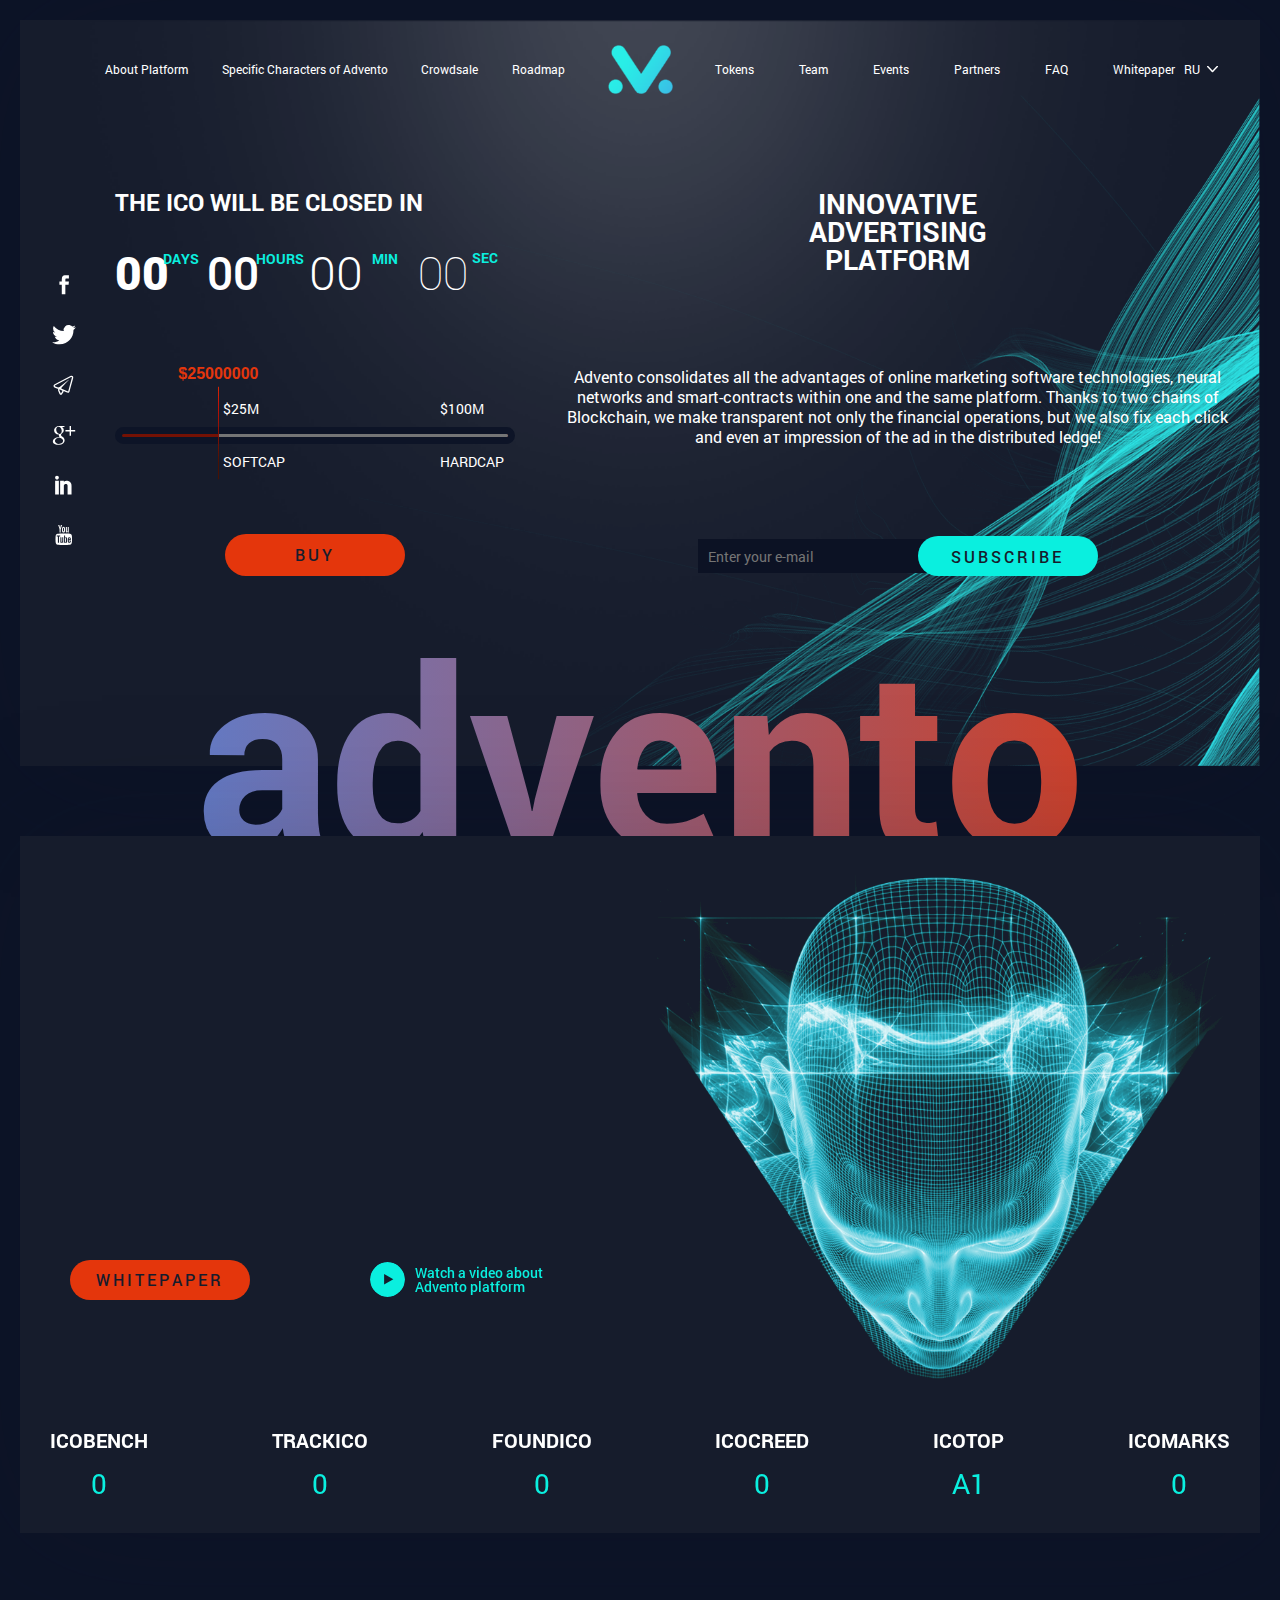
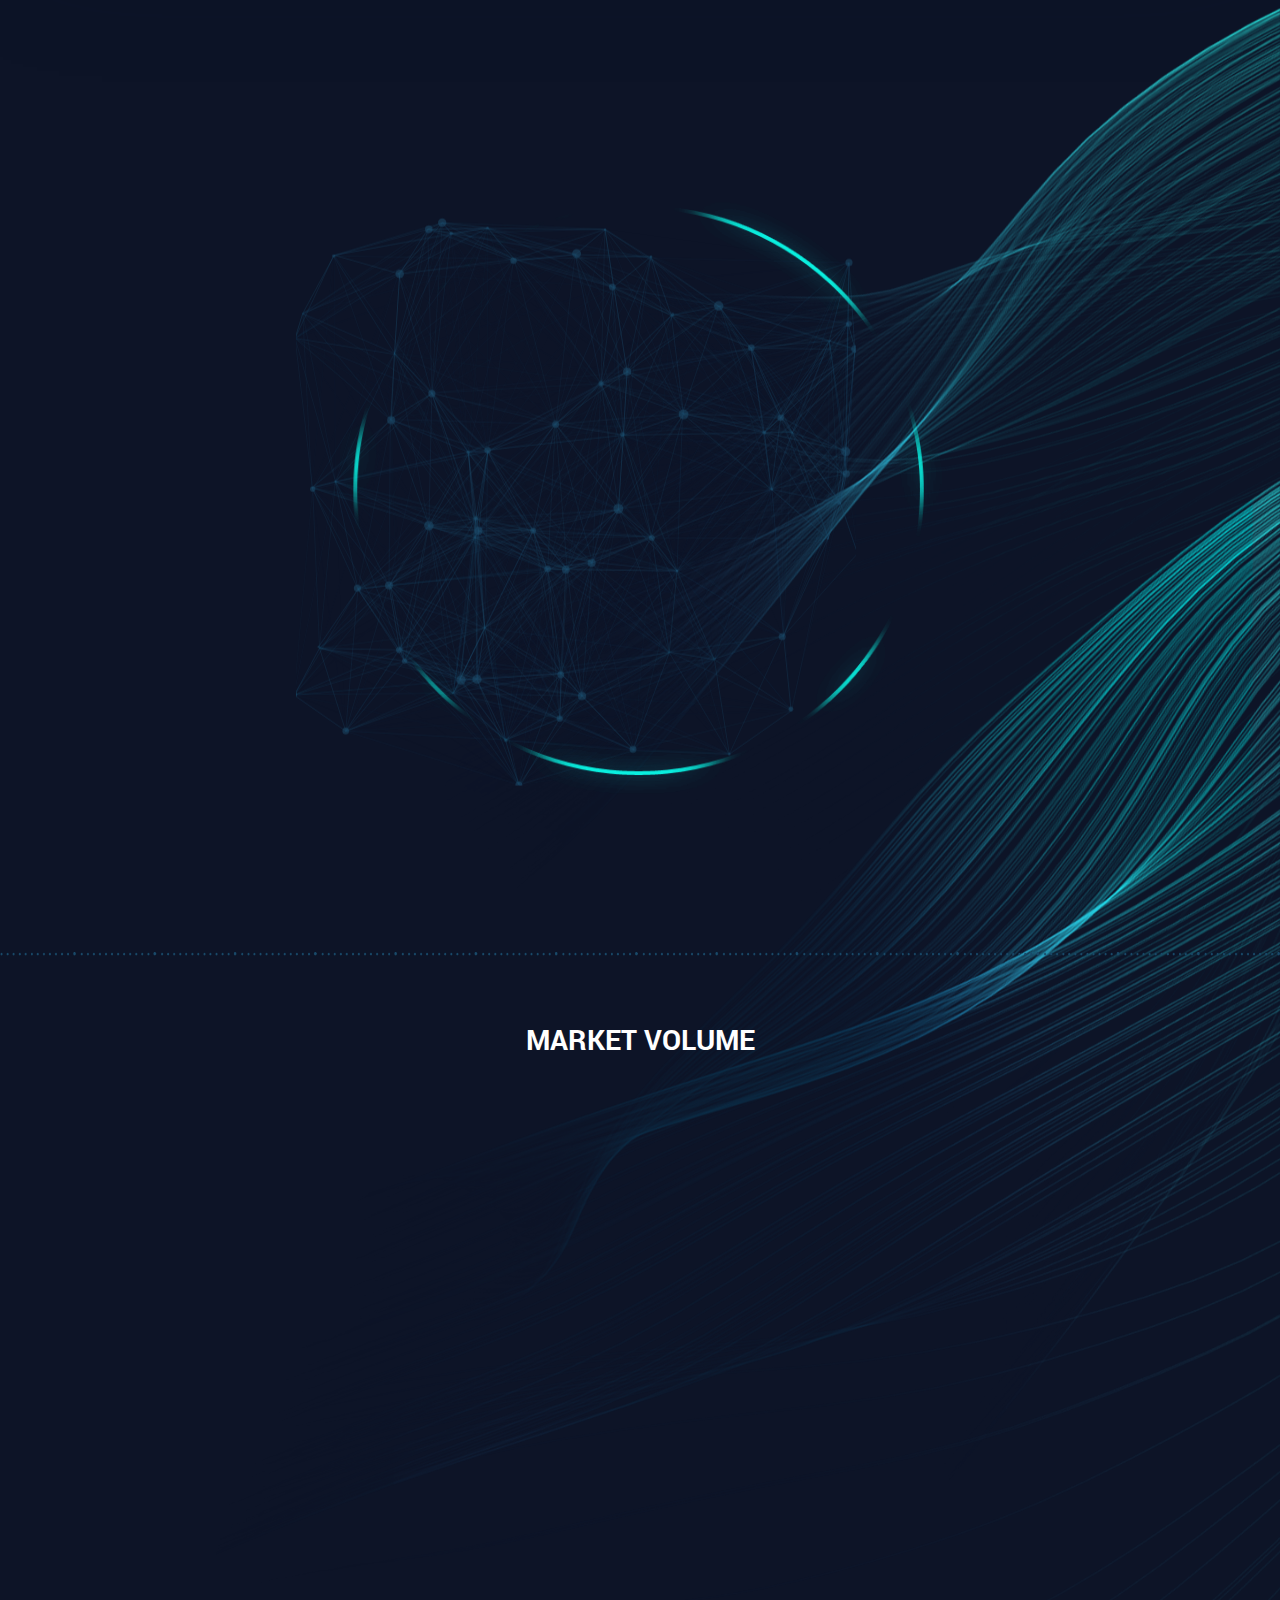
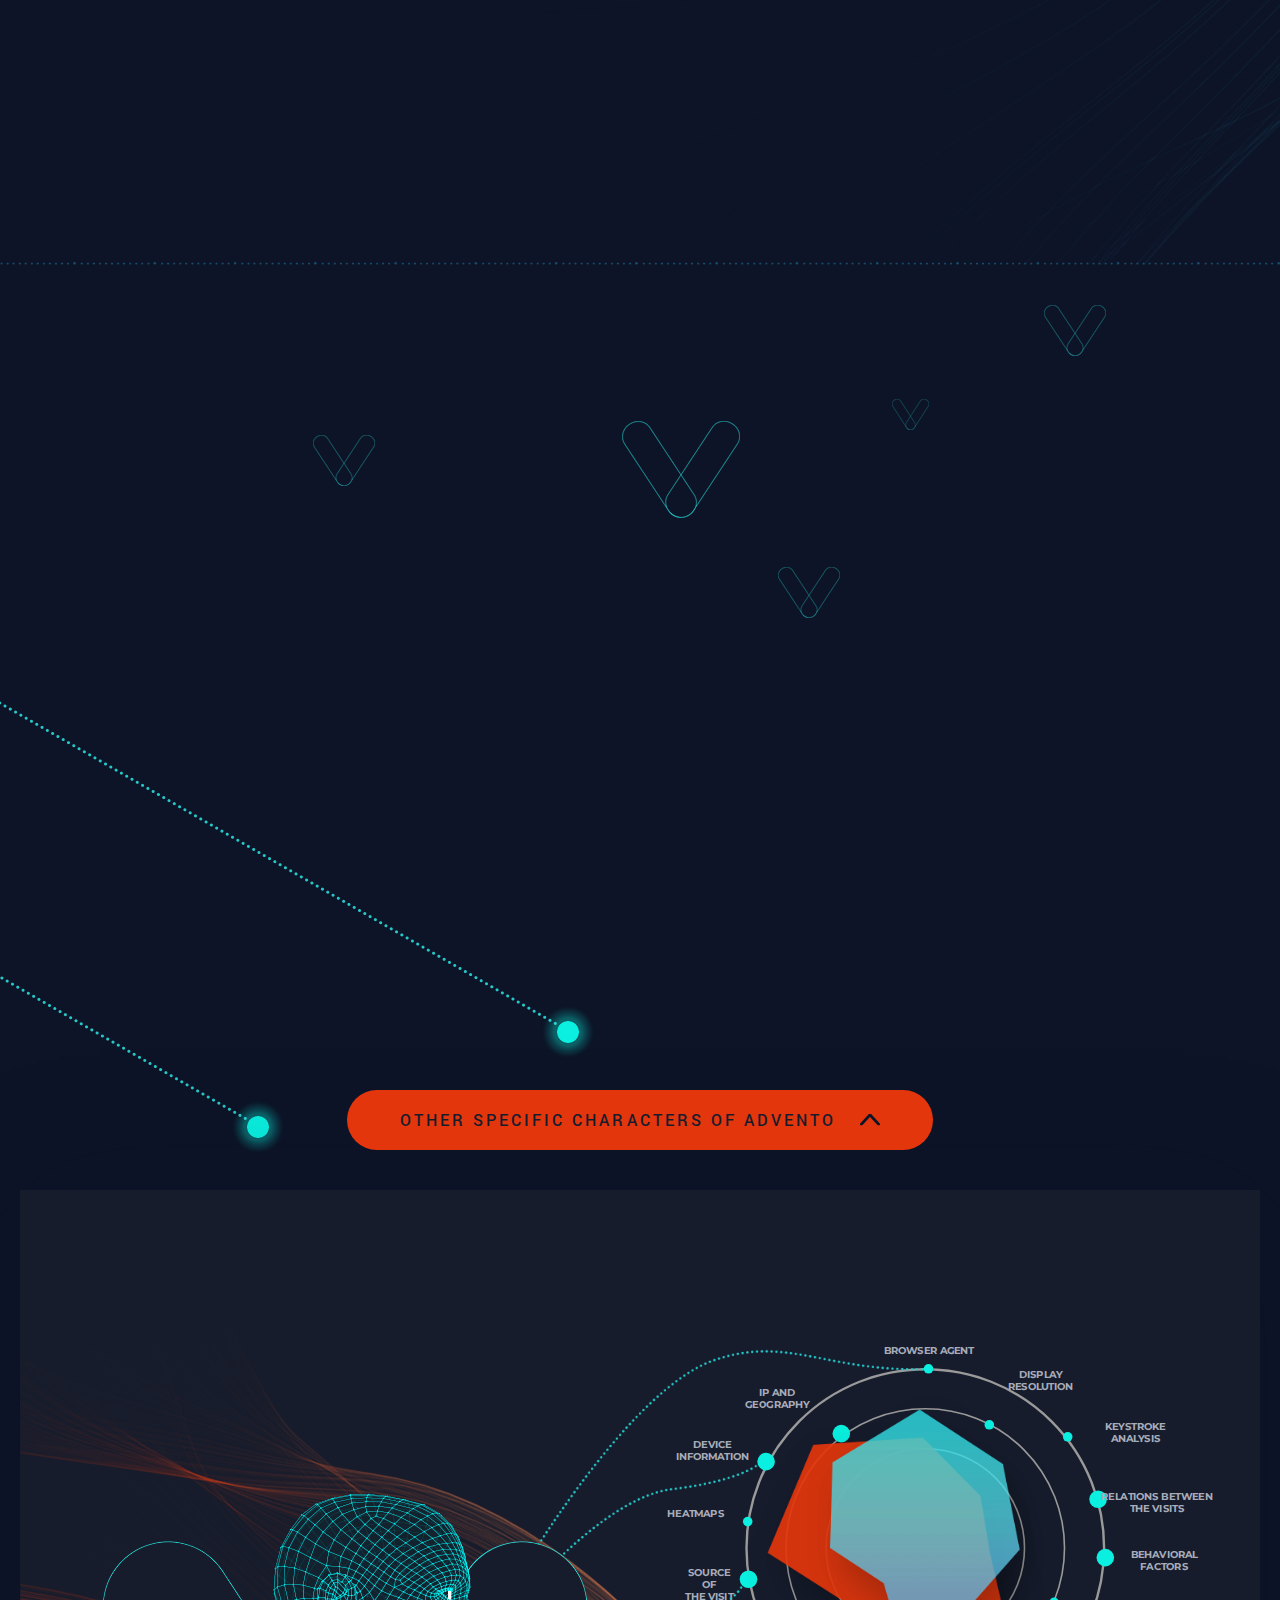
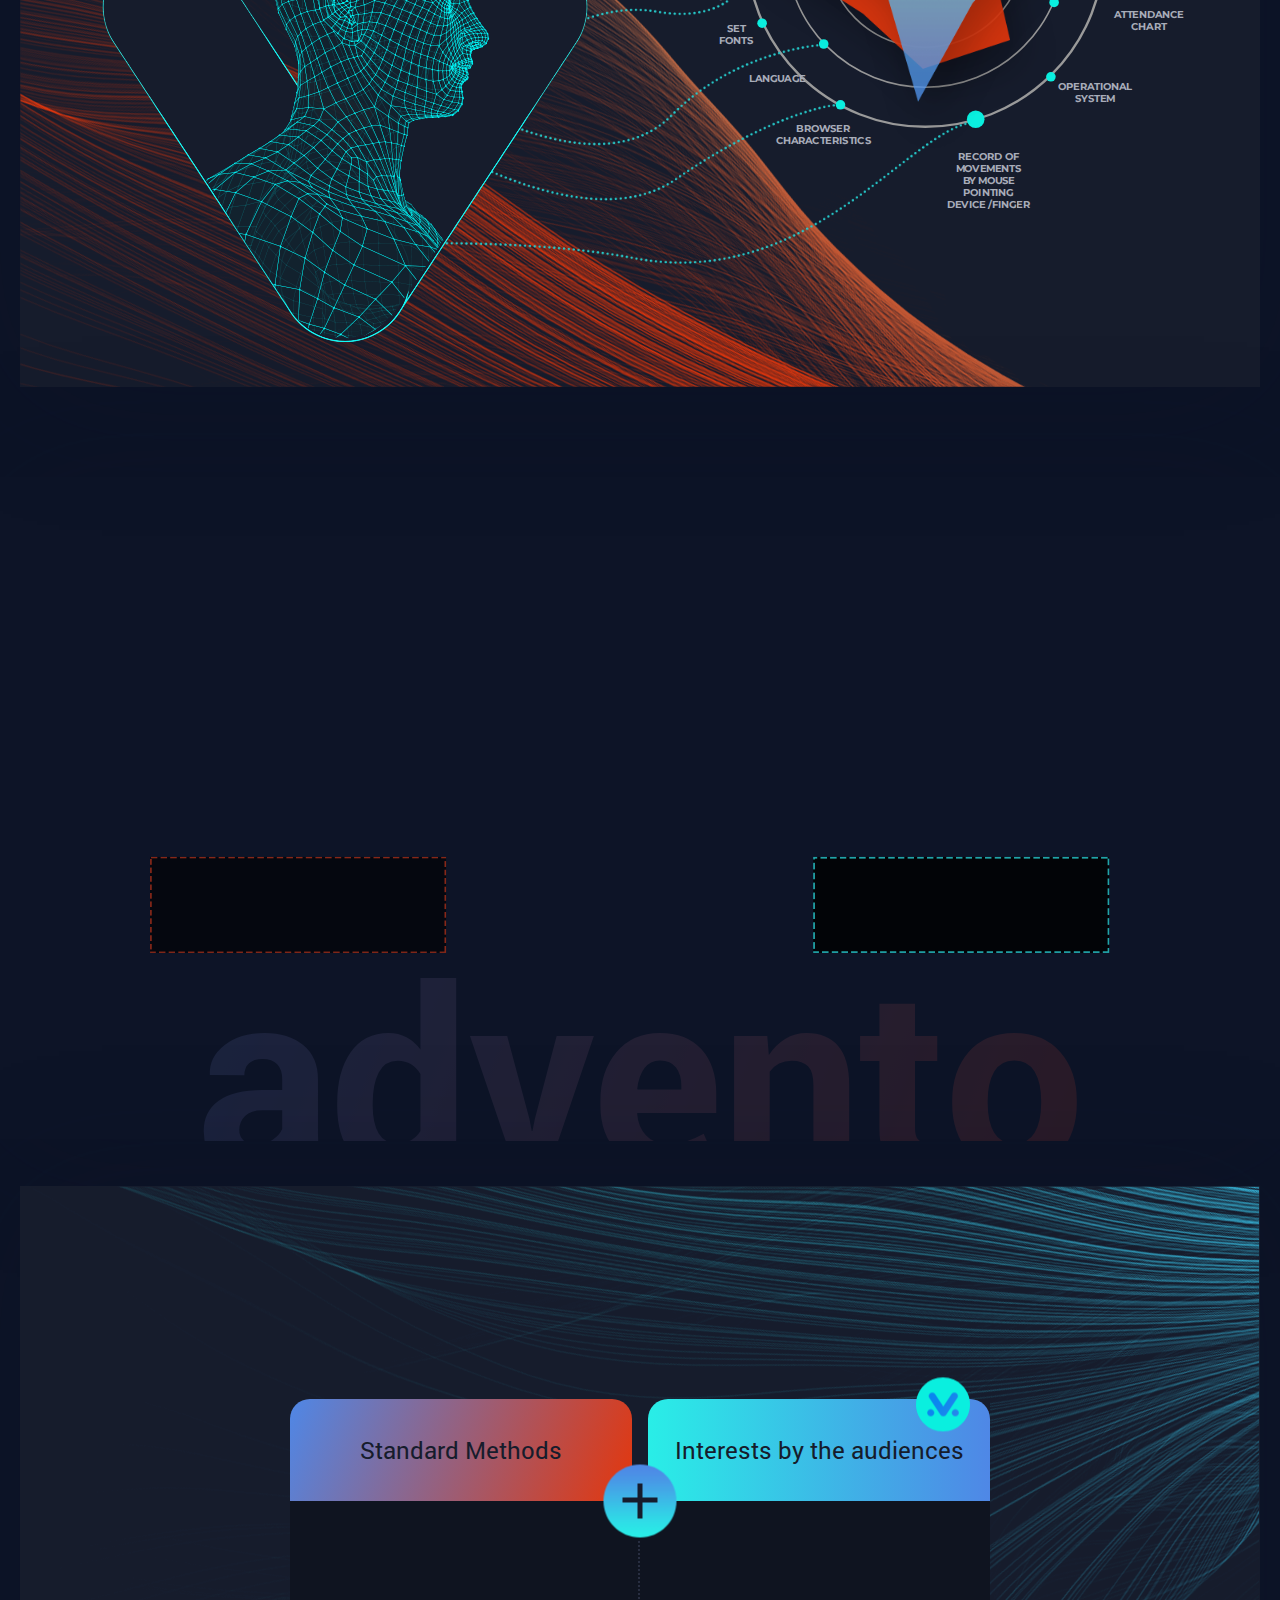
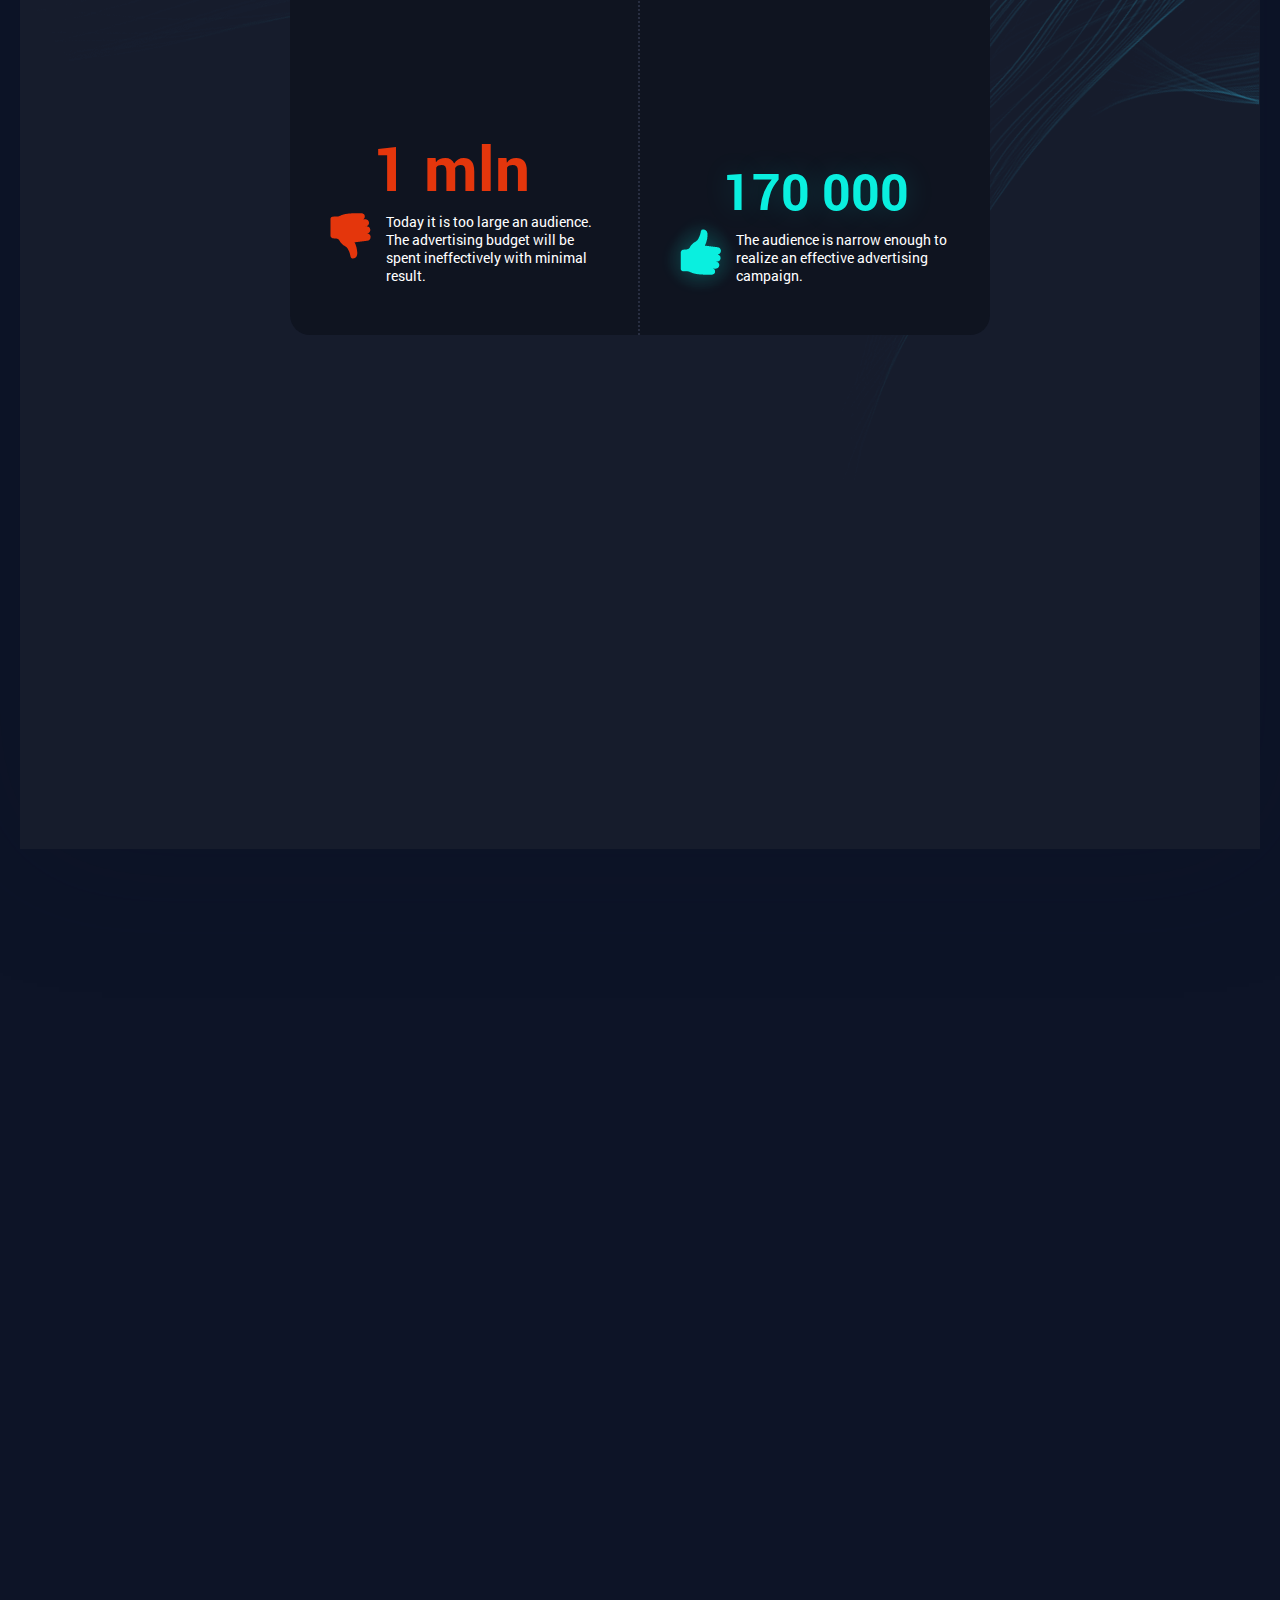
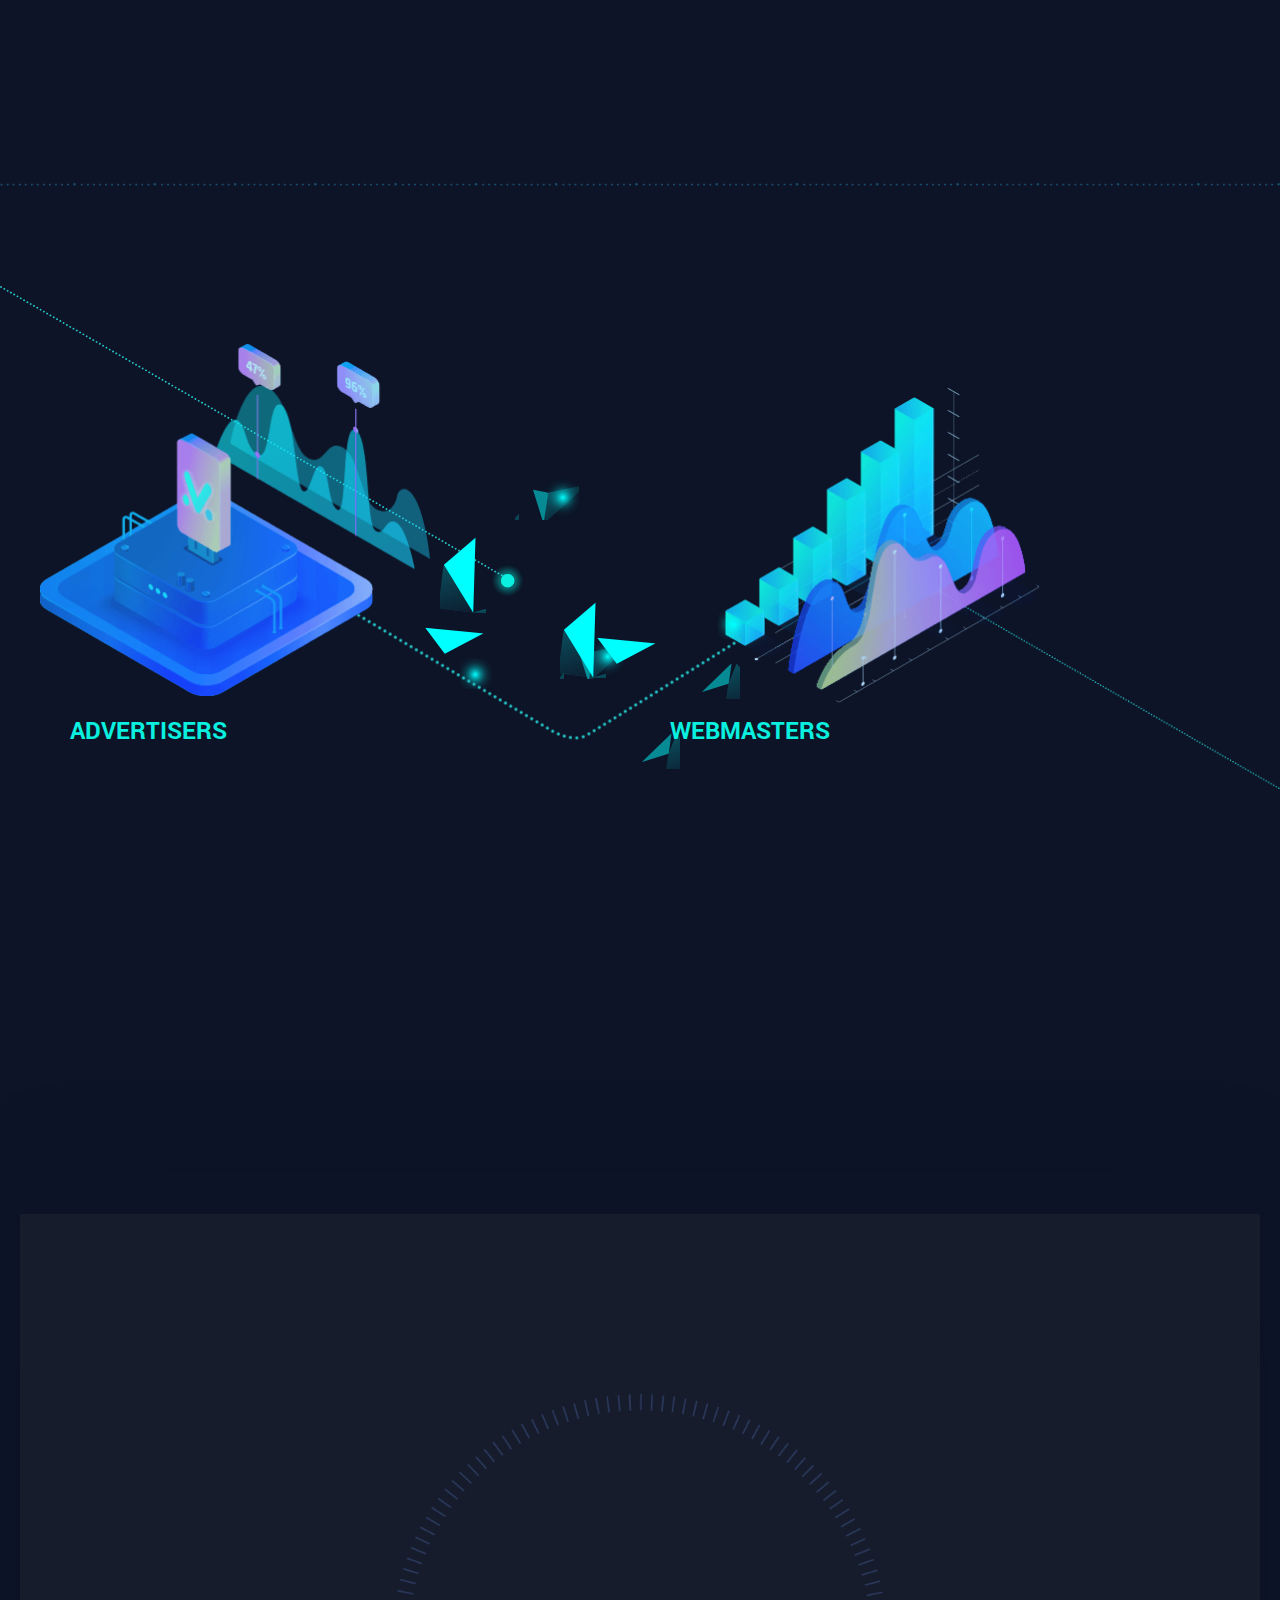
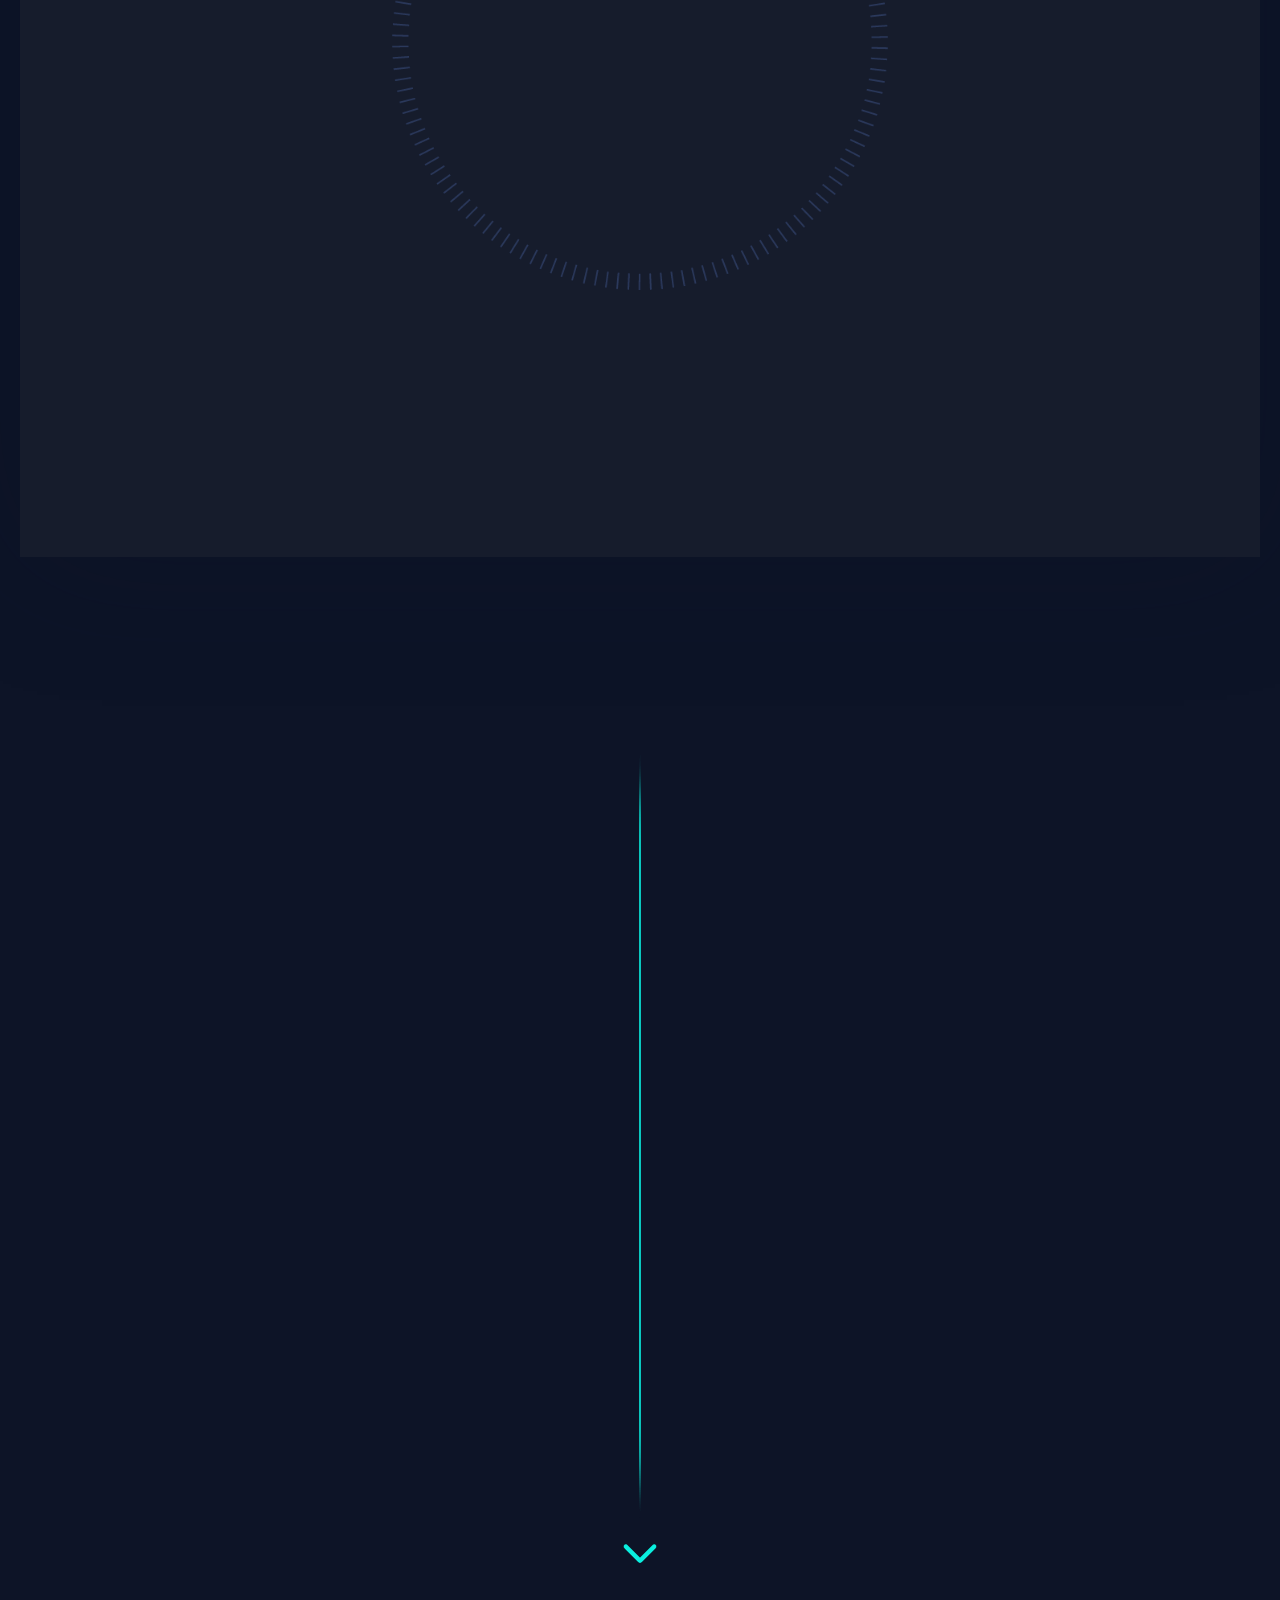
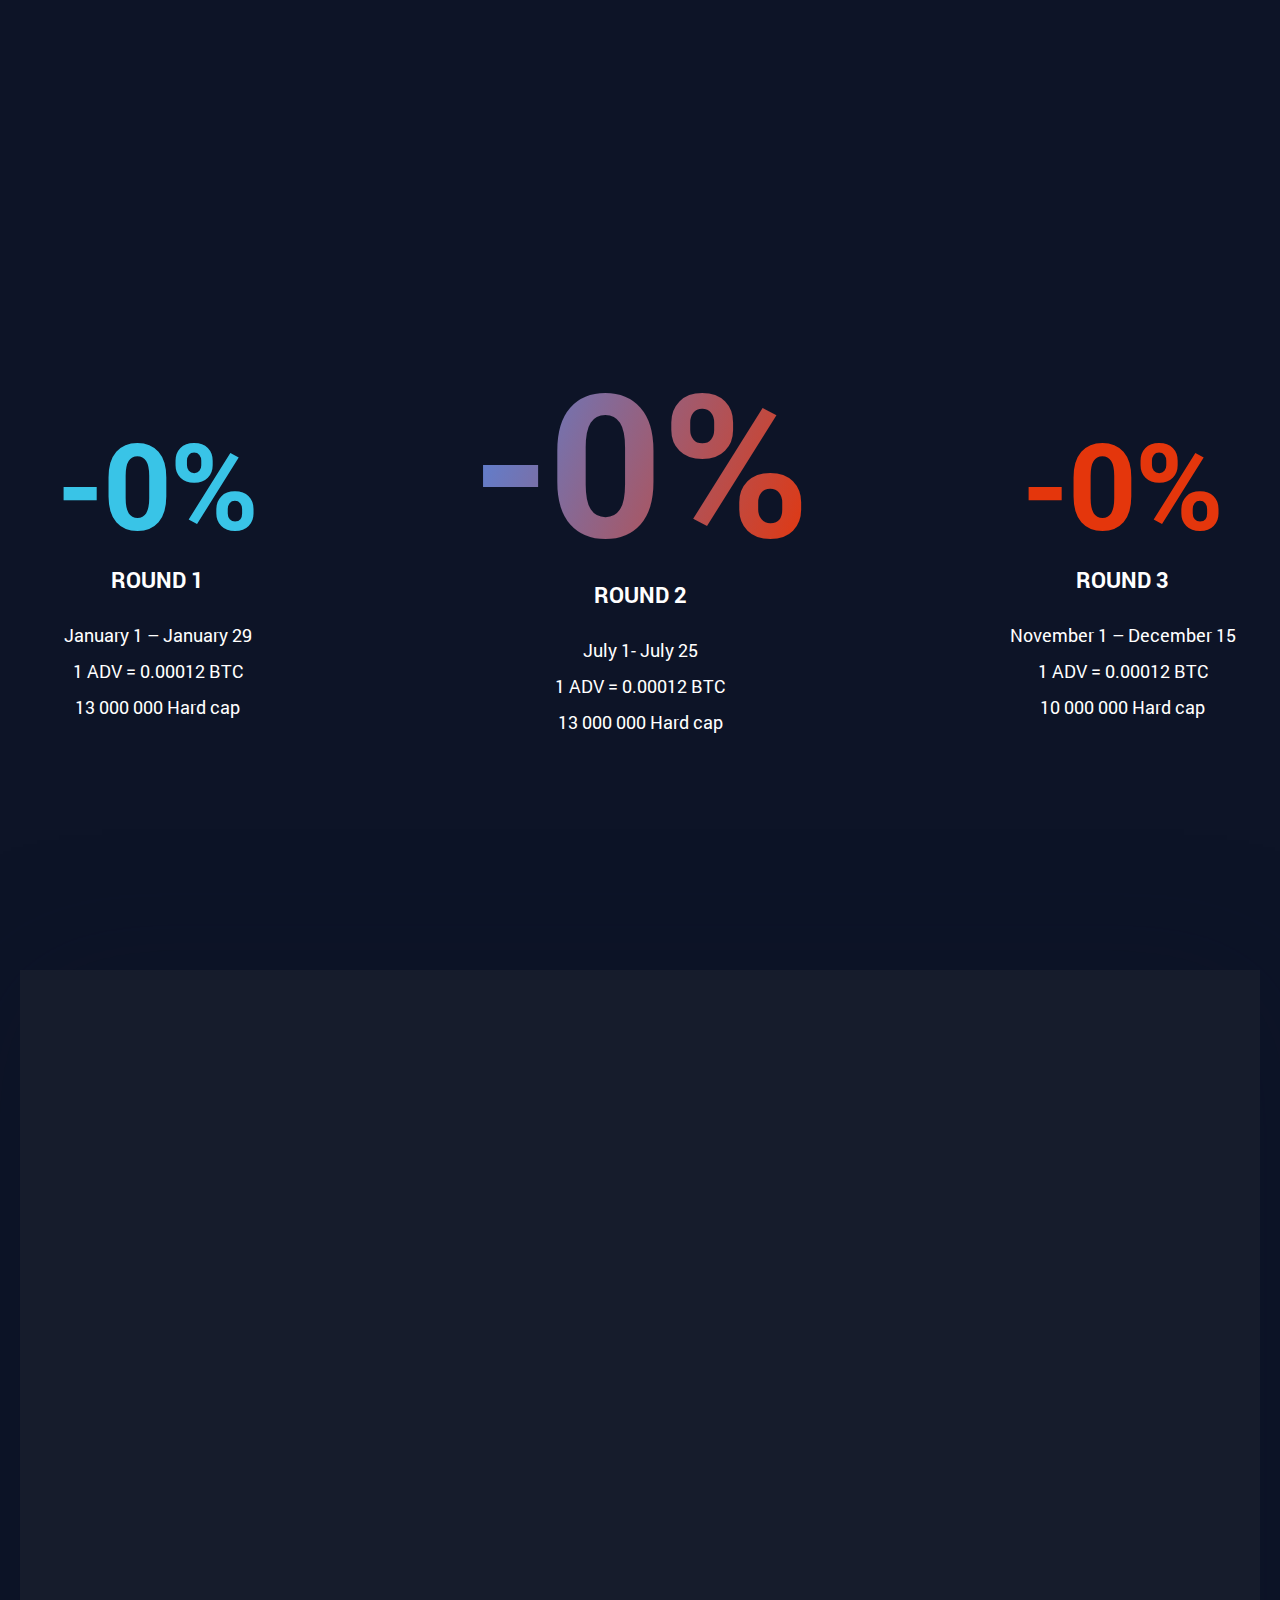
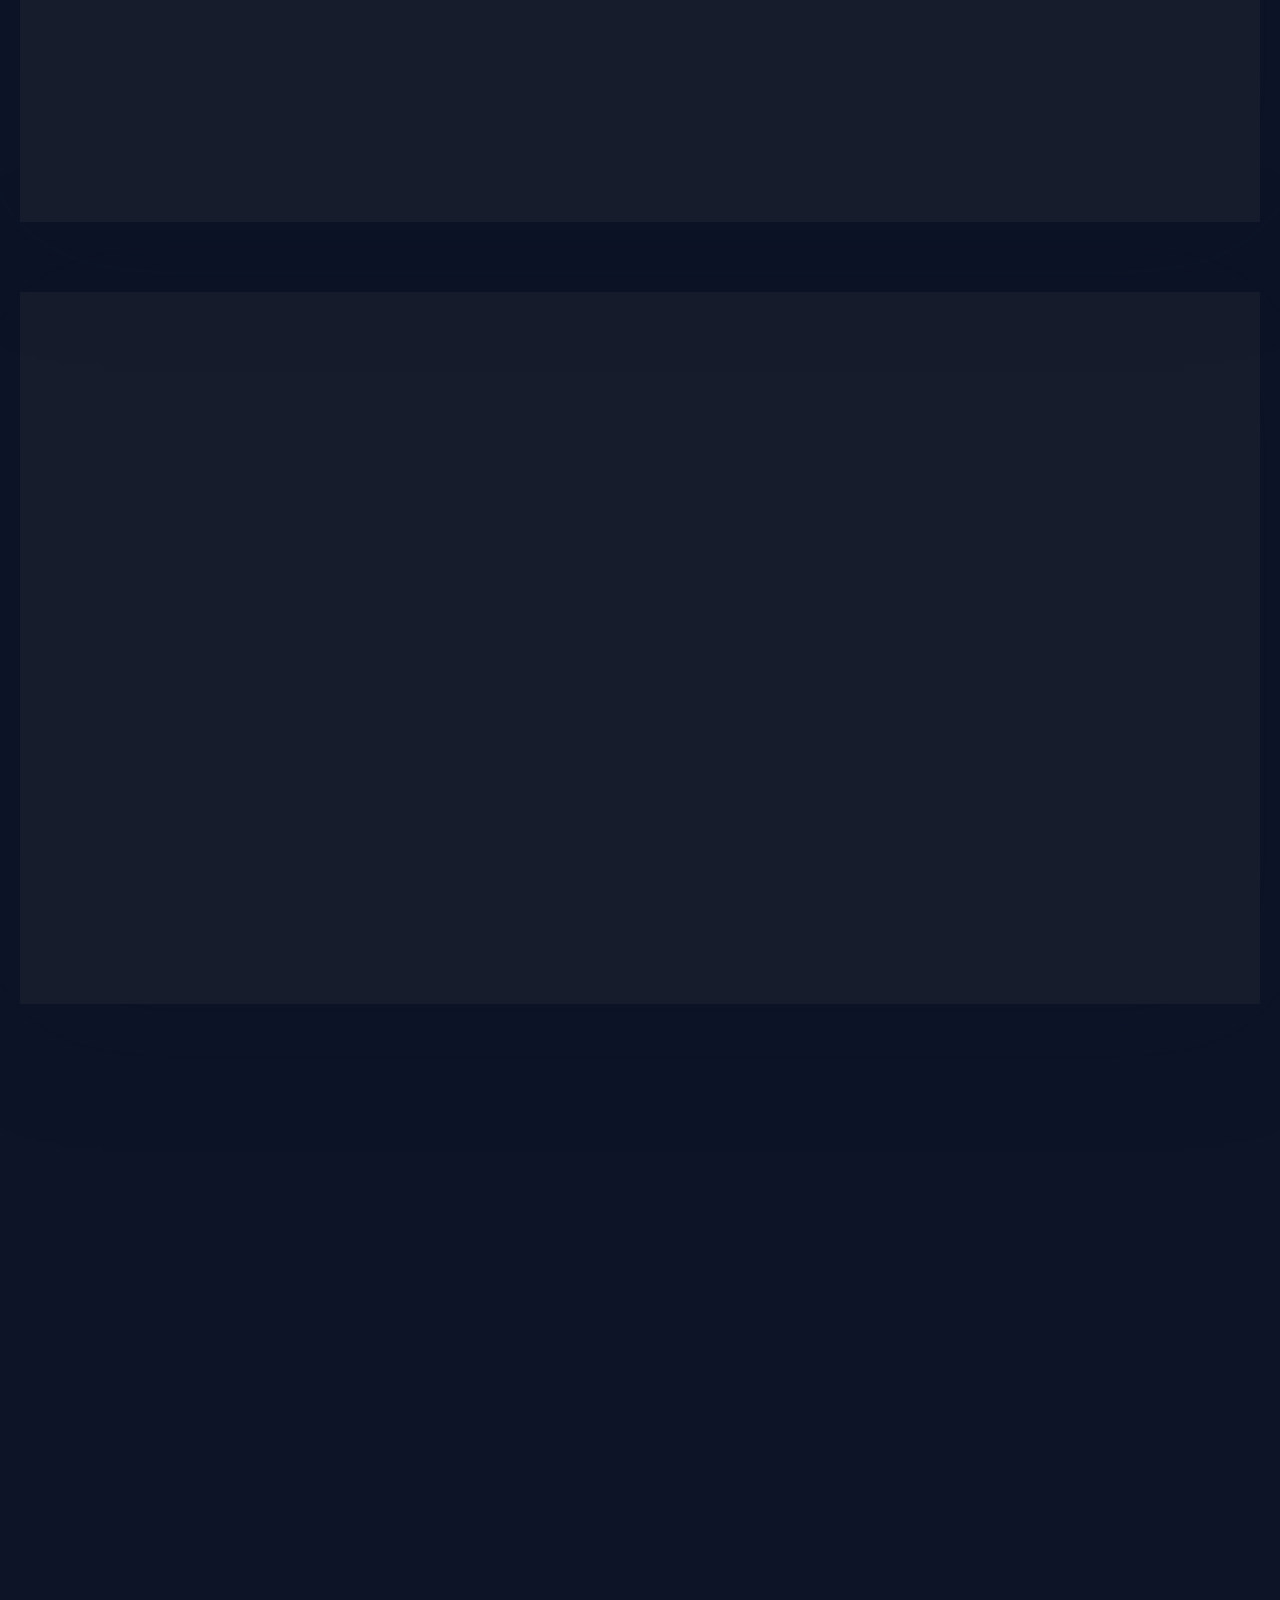
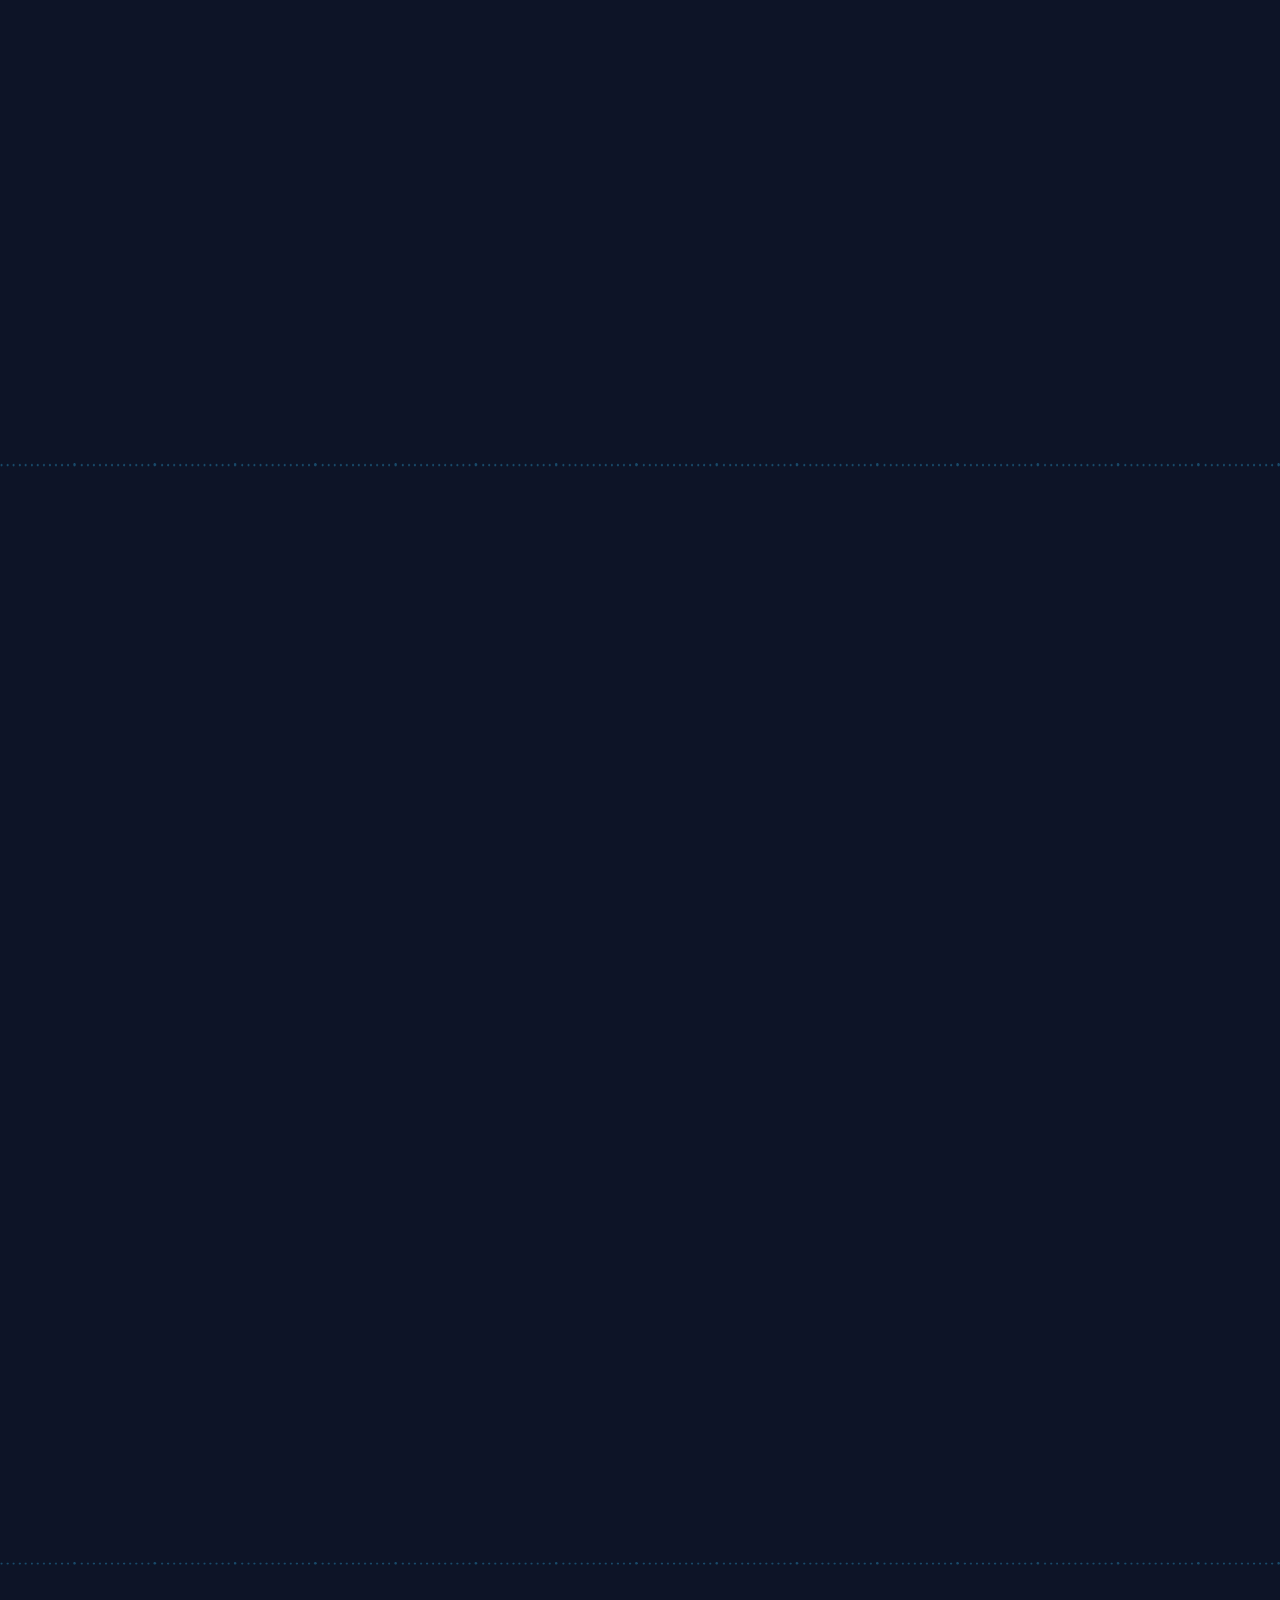
==== commit 89b2f5b0: "английская версия" ====
--- a/index2.html
+++ b/index2.html
@@ -16,7 +16,7 @@
 	<link rel="stylesheet" href="css/main.css">
 </head>
 <body>
-	<div class="wrapper">
+	<div class="wrapper wrapper_eng">
 		<div class="menu--overlay"></div>
 		<header>
 			<button class="menu_mob_but">
@@ -257,7 +257,7 @@
 					<div class="container">
 						<div class="contain_market__wrapper--top">
 							<div>
-								<span class="name name1 wow fadeIn" data-wow-duration="1.5s" data-wow-delay="0s">$ <i class="pers1_cont">0</i> млрд</span>
+								<span class="name name1 wow fadeIn" data-wow-duration="1.5s" data-wow-delay="0s">$ <i class="pers1_cont">0</i> BILL</span>
 								<p class="wow fadeIn" data-wow-duration="1.5s" data-wow-delay="0.3s">ads were blocked in 2017.   The ad’s blockers have become one of the most serious threats  for the Internet advertising.</p>
 								<a class="wow fadeIn" data-wow-duration="1.5s" data-wow-delay="0.6s" href="">AdBlock Report made by PageFair</a>
 							</div>
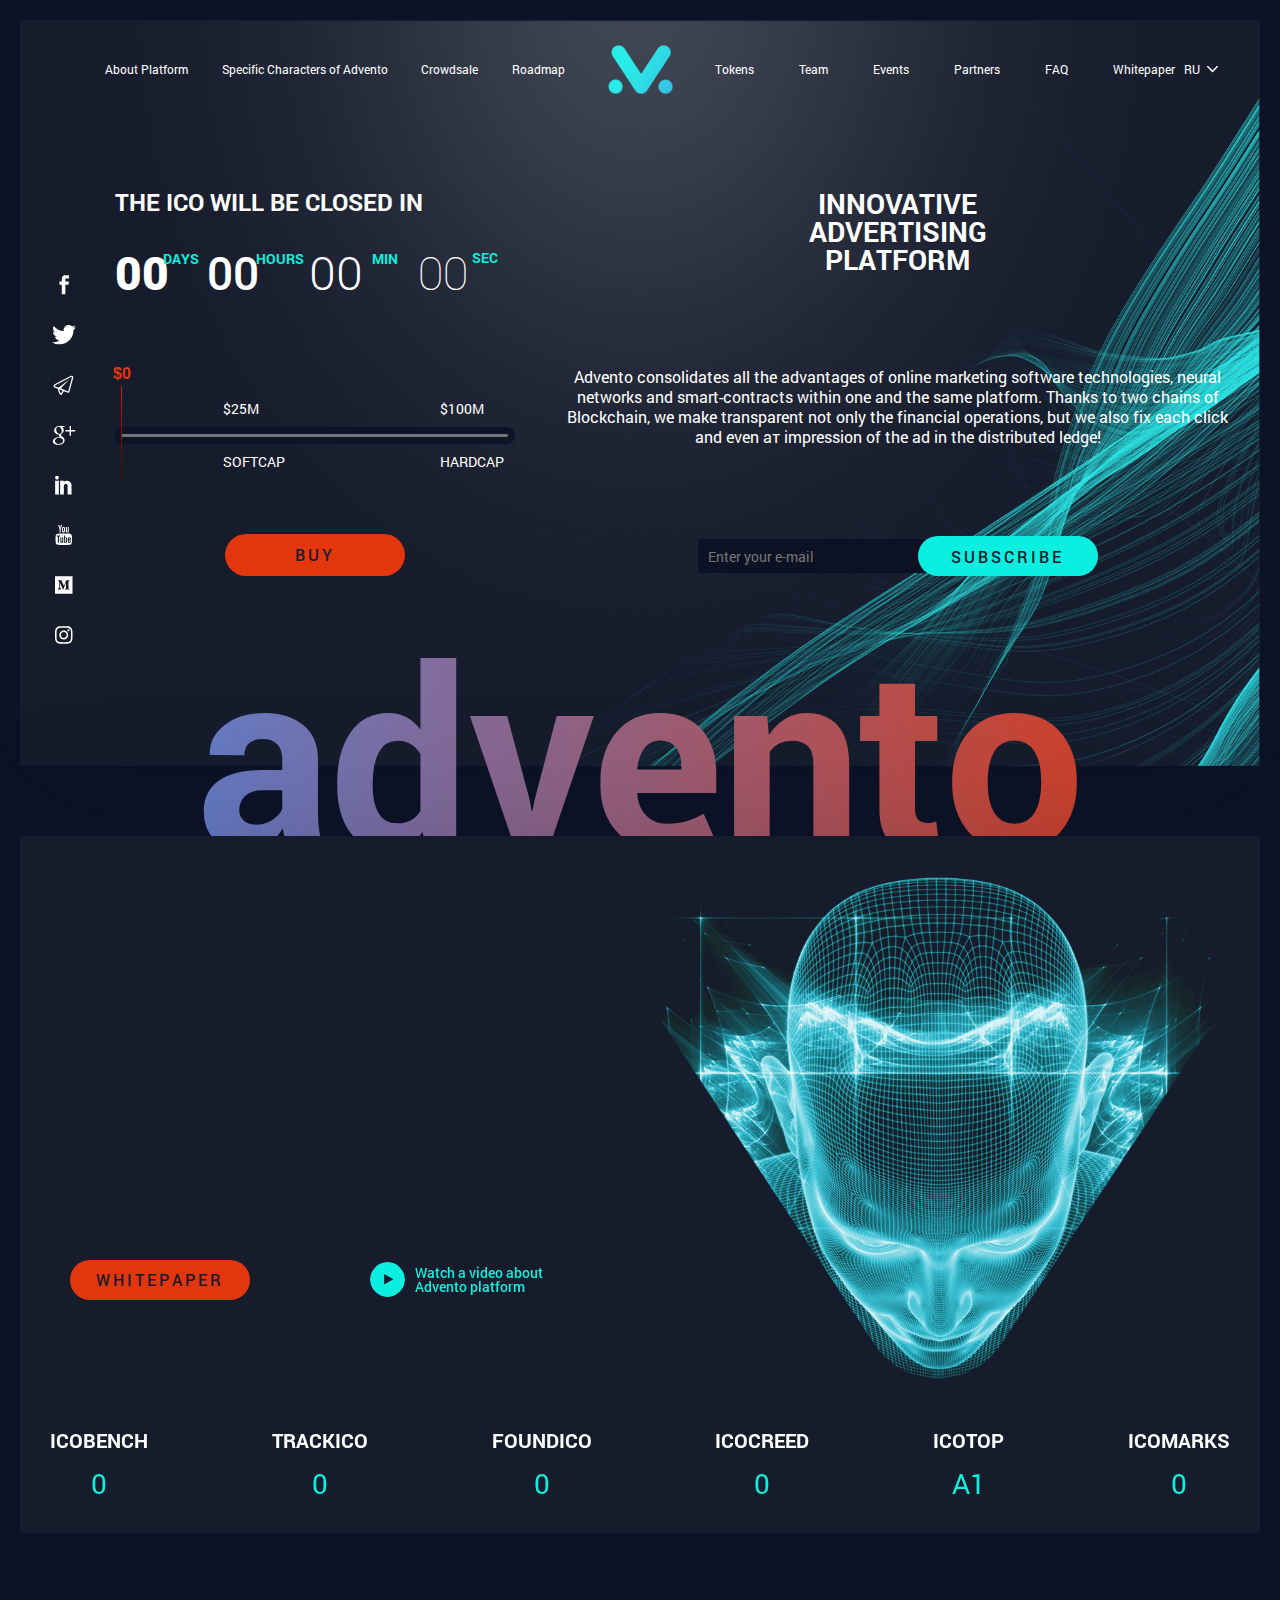
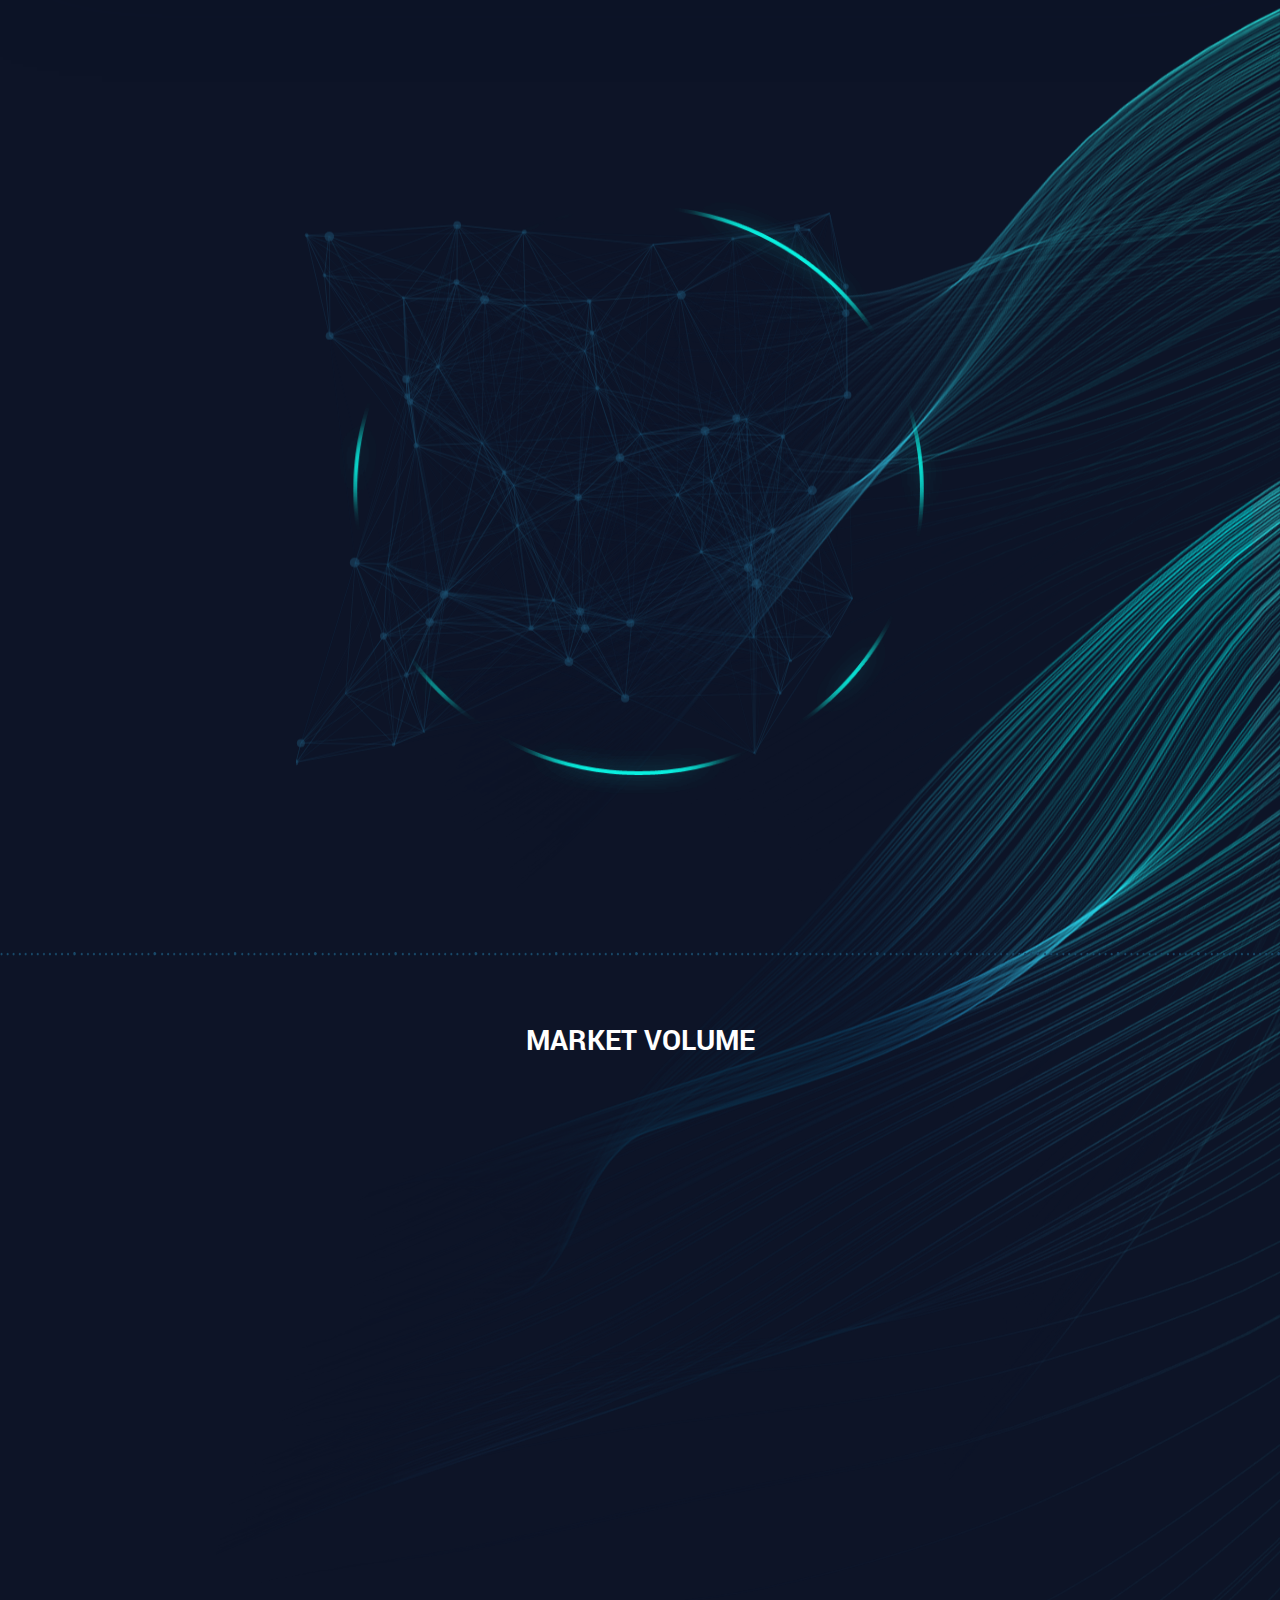
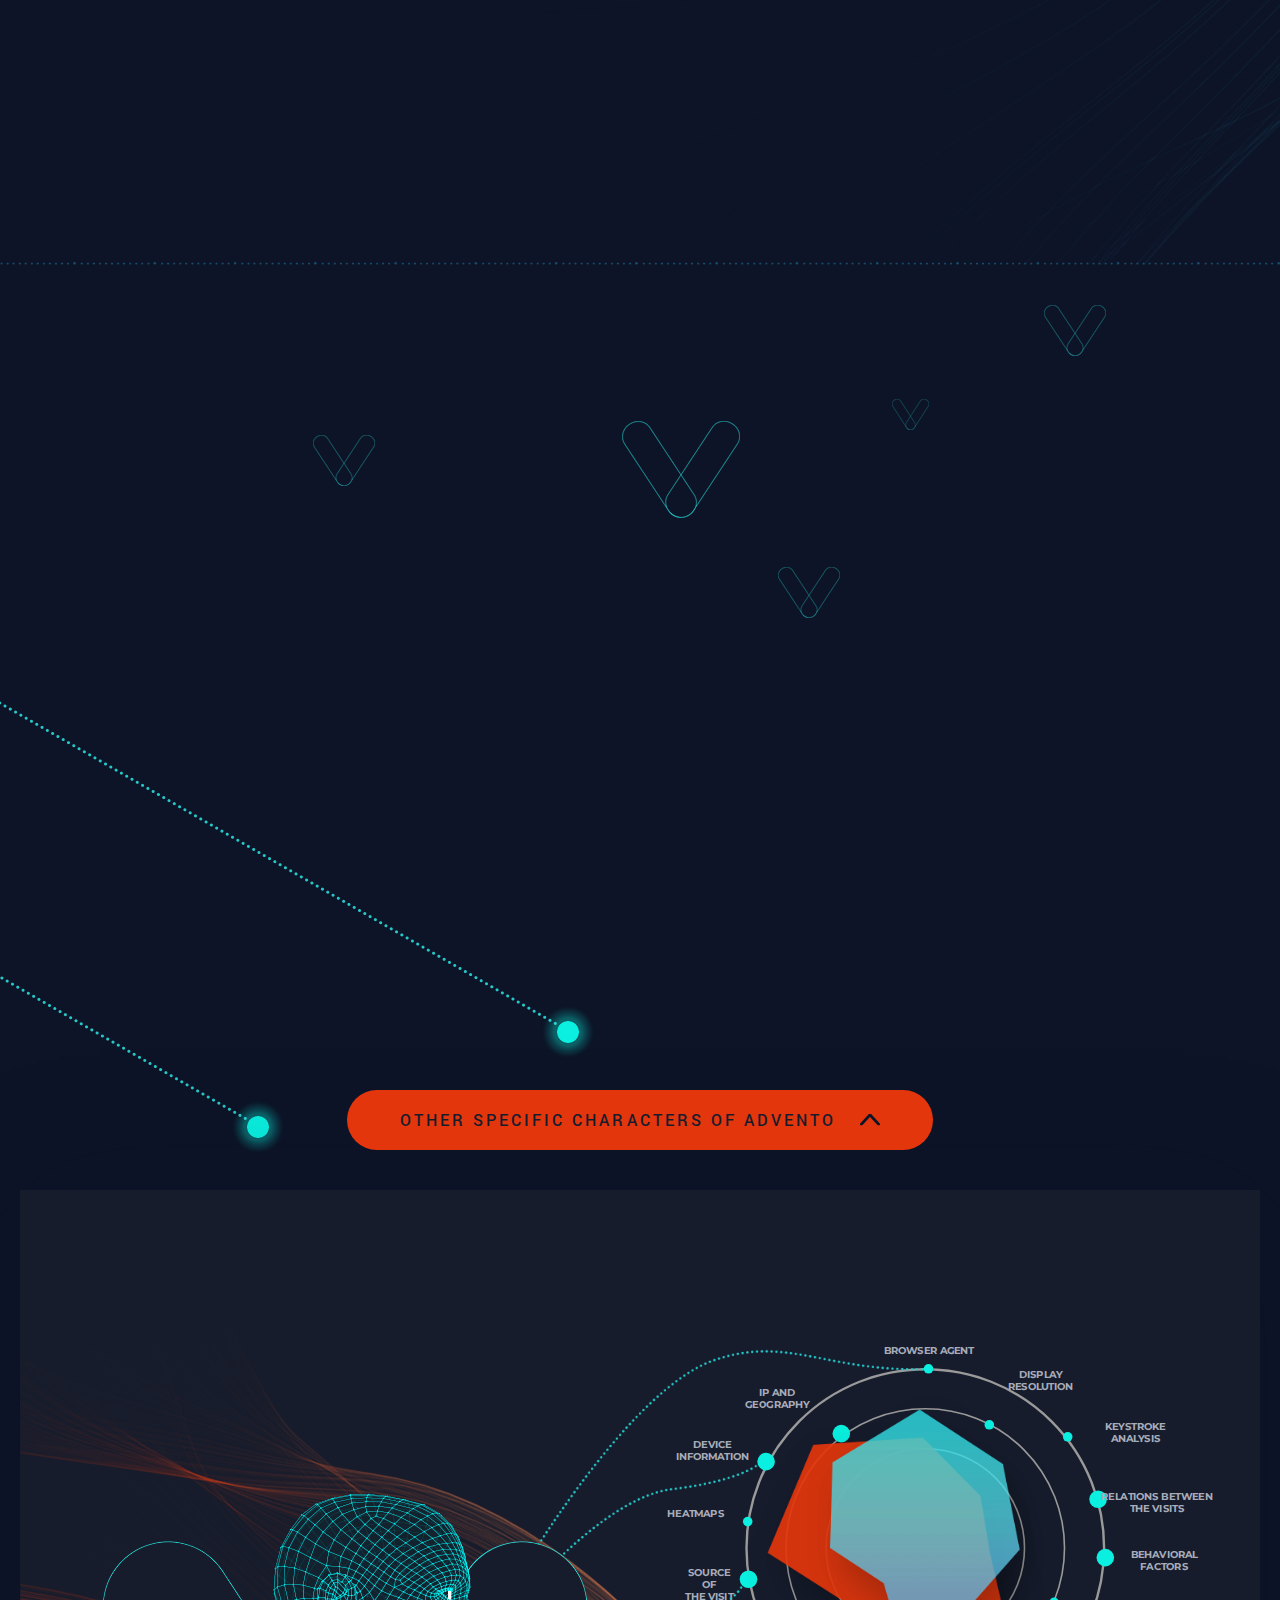
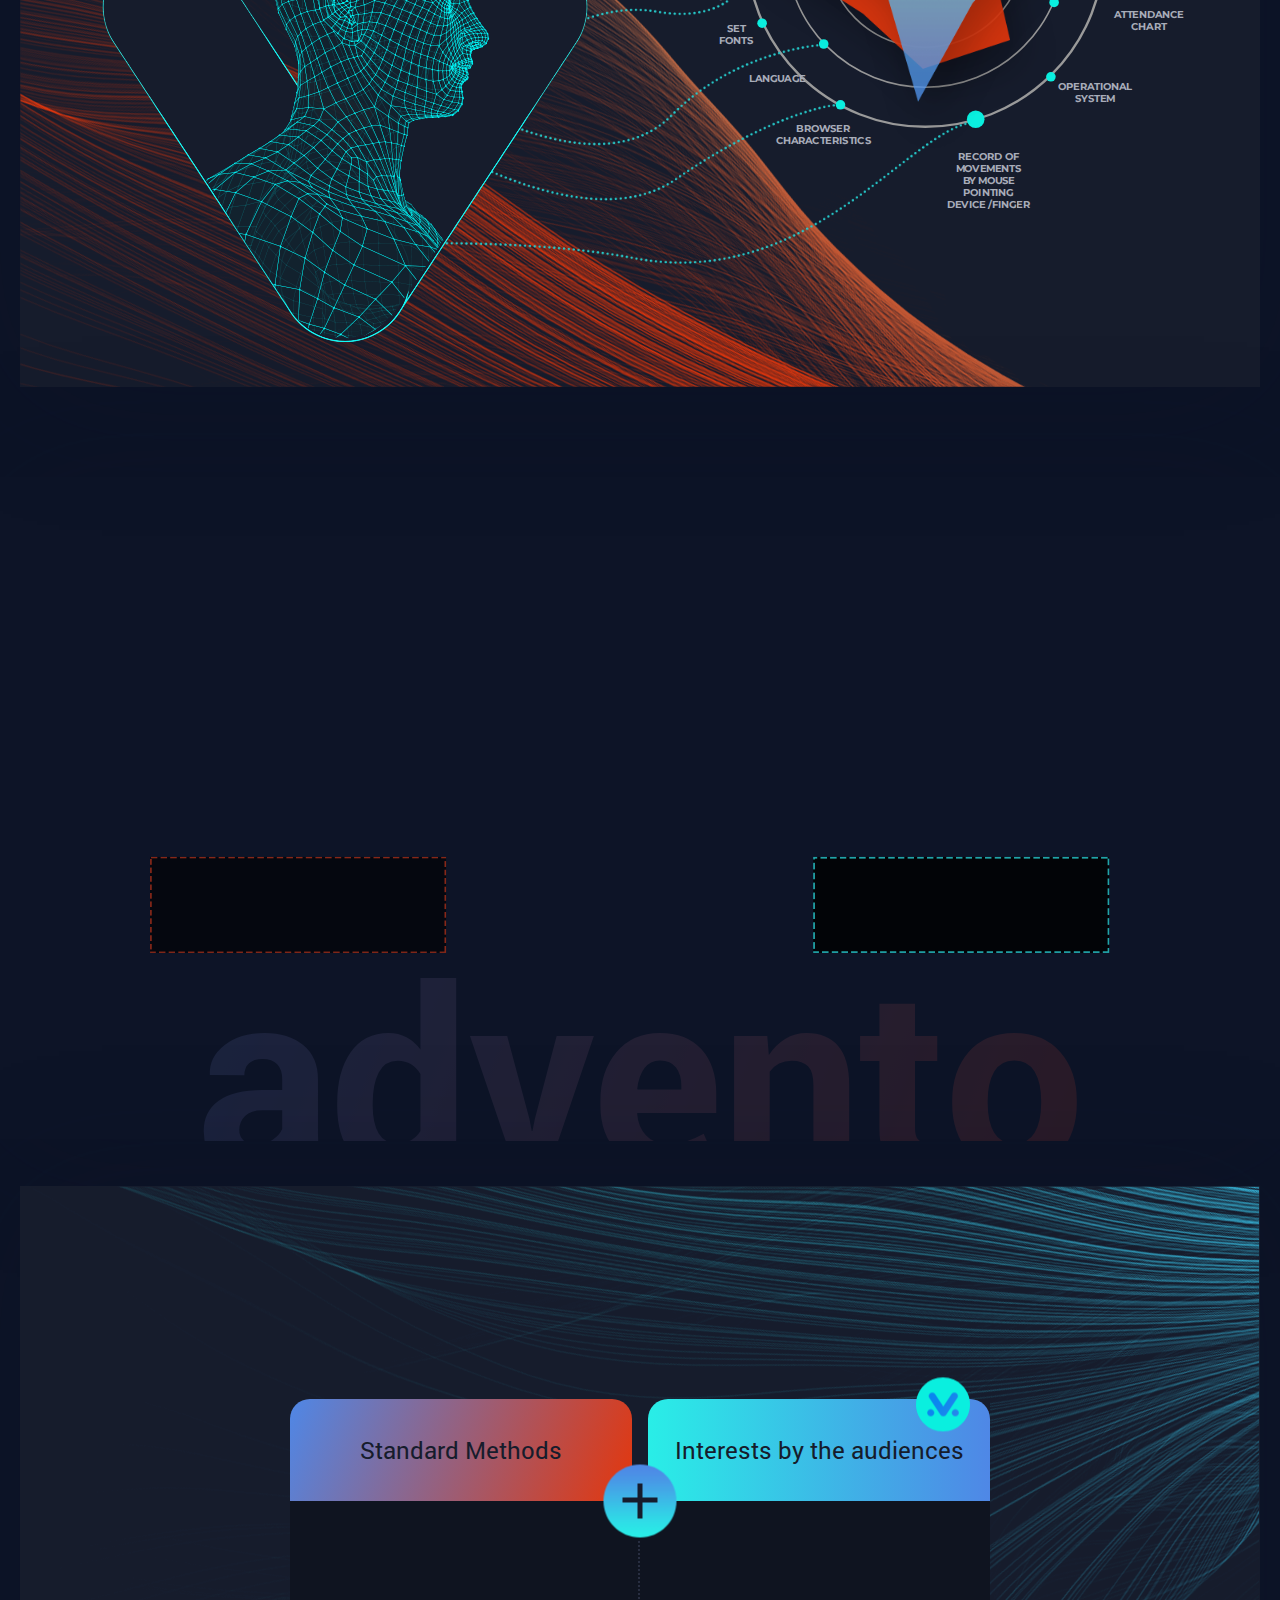
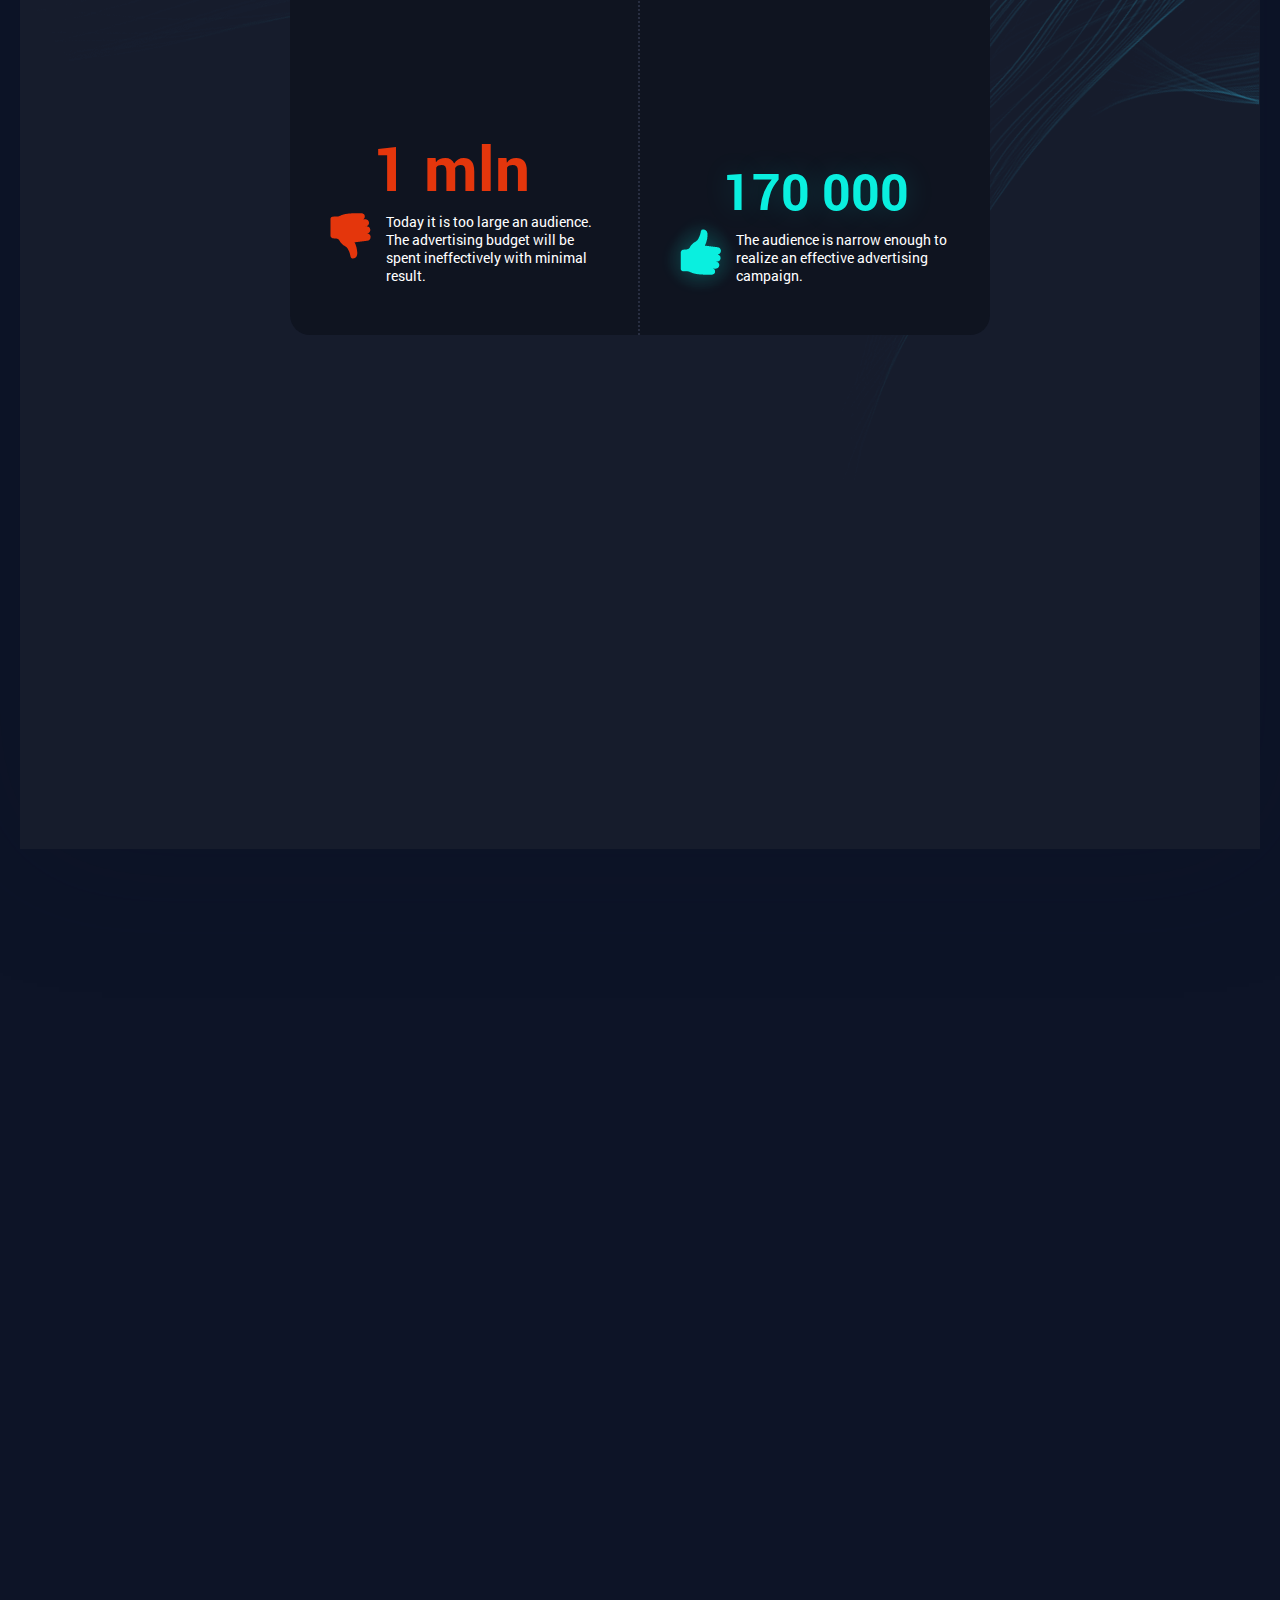
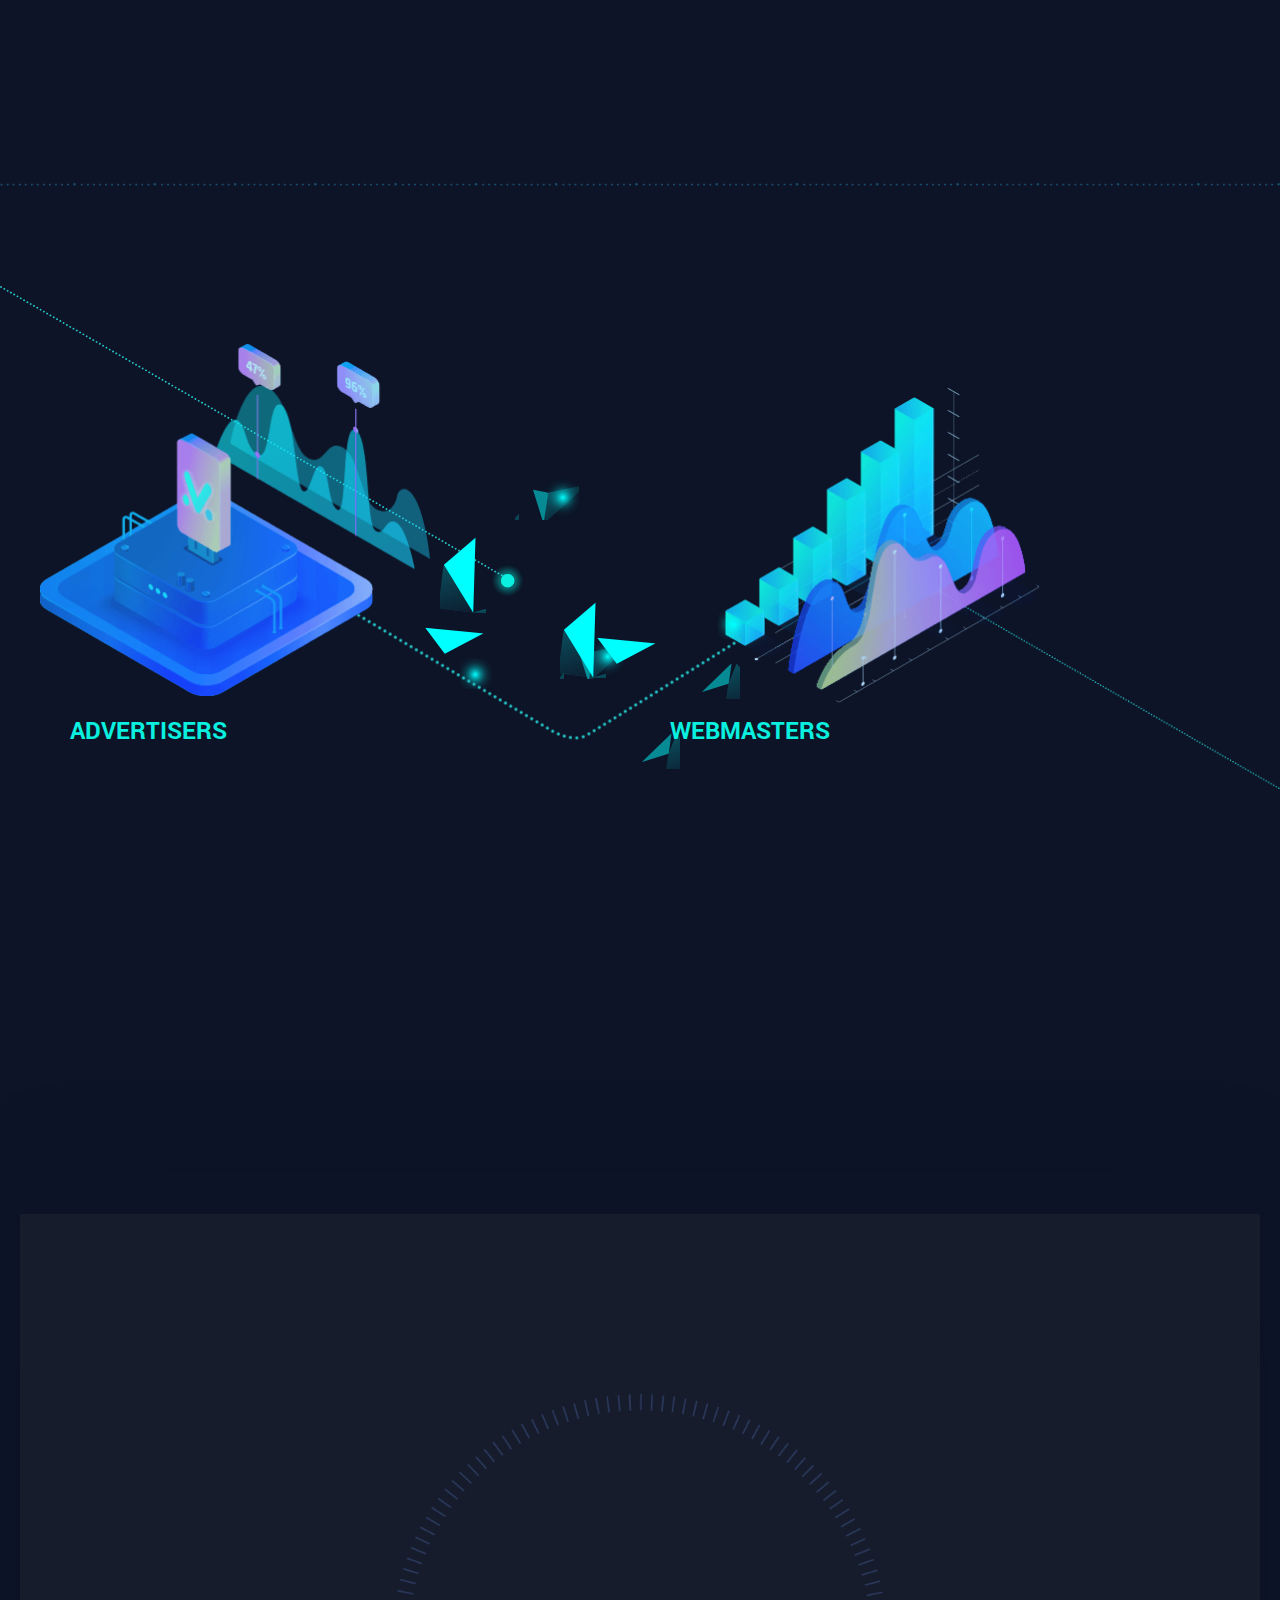
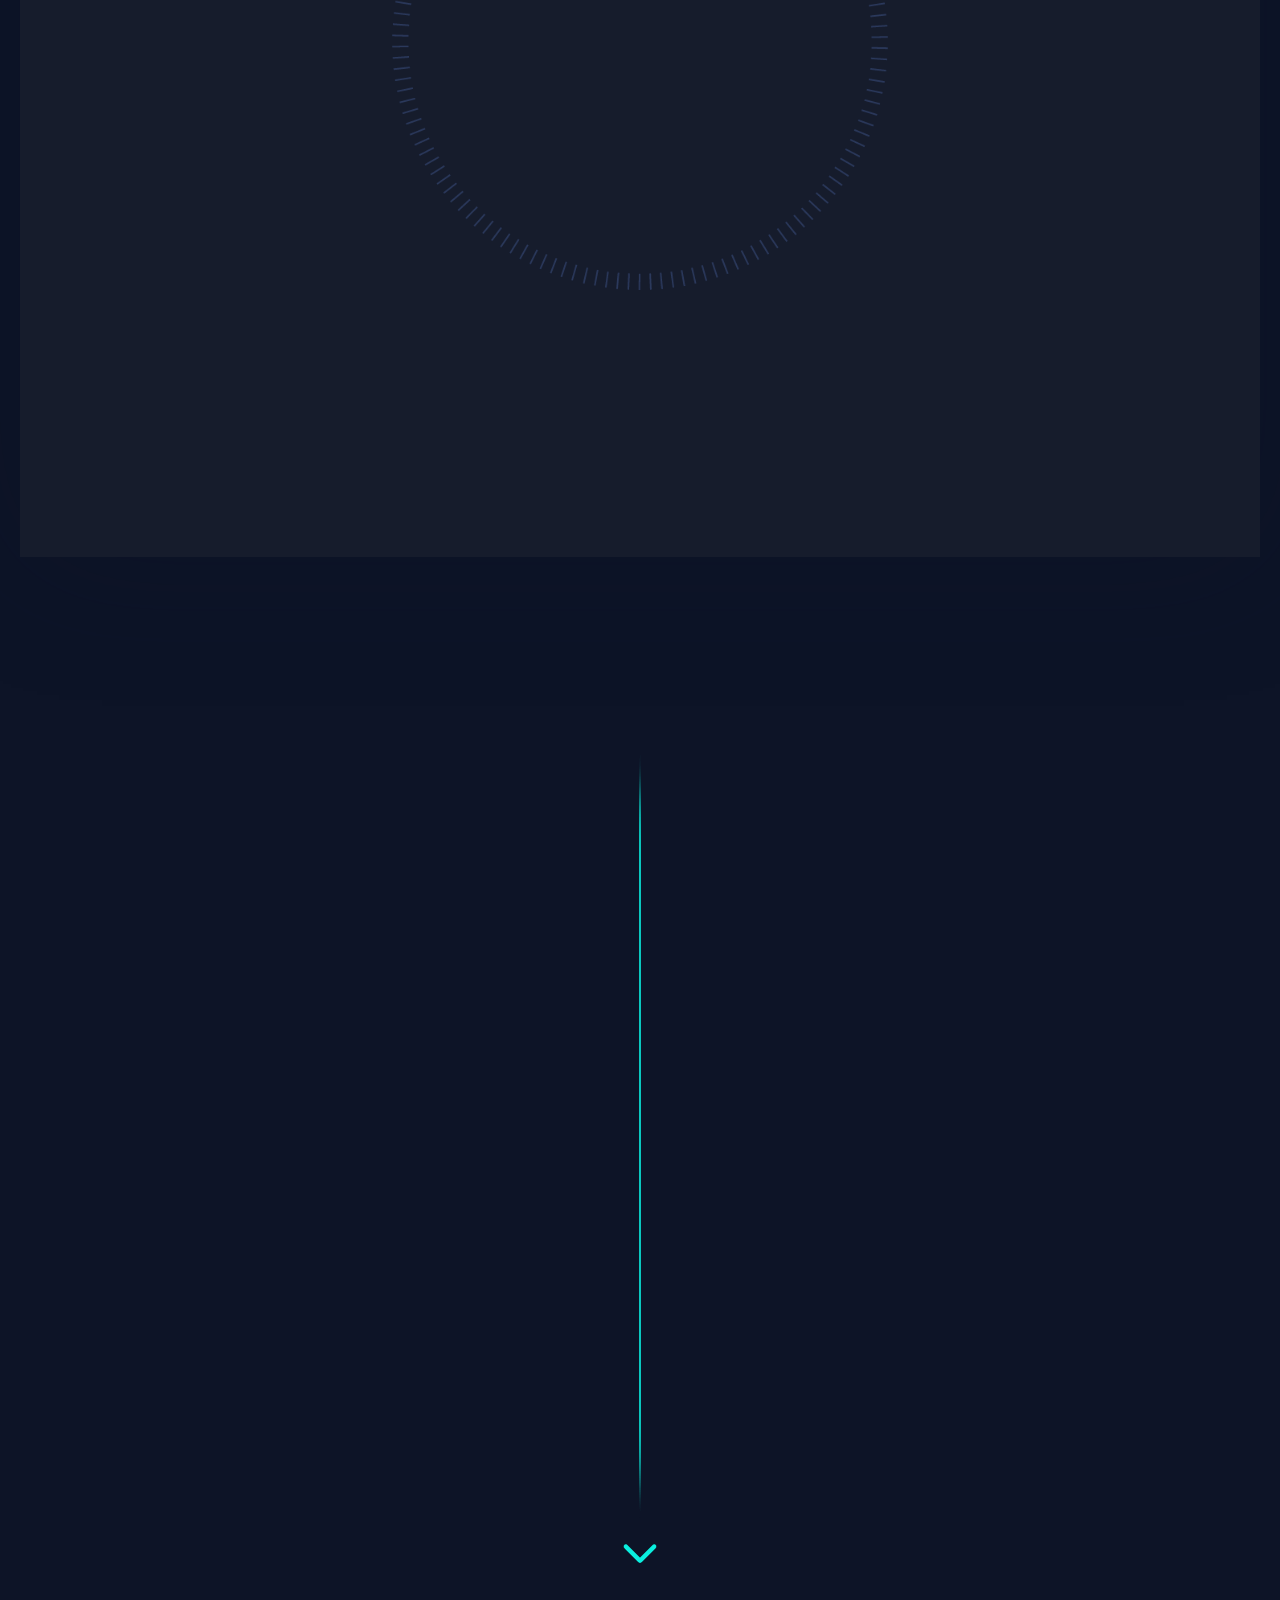
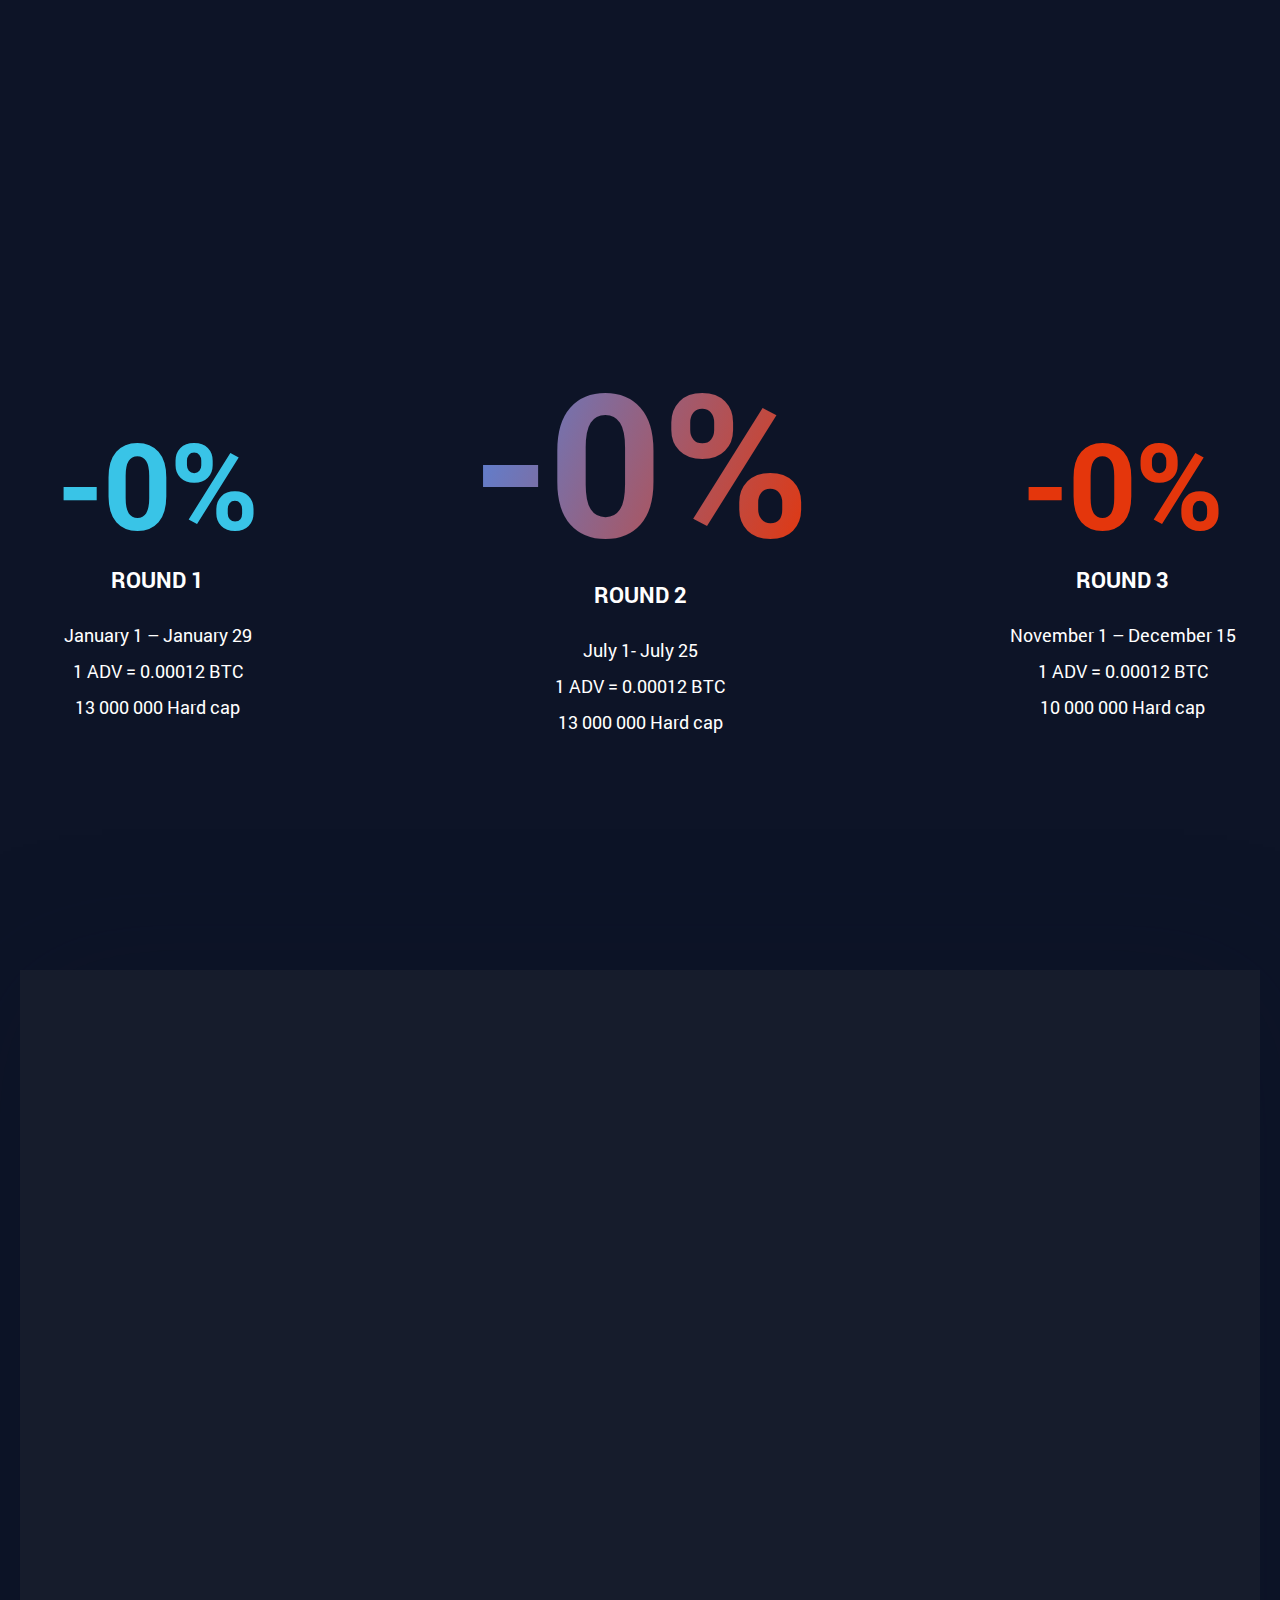
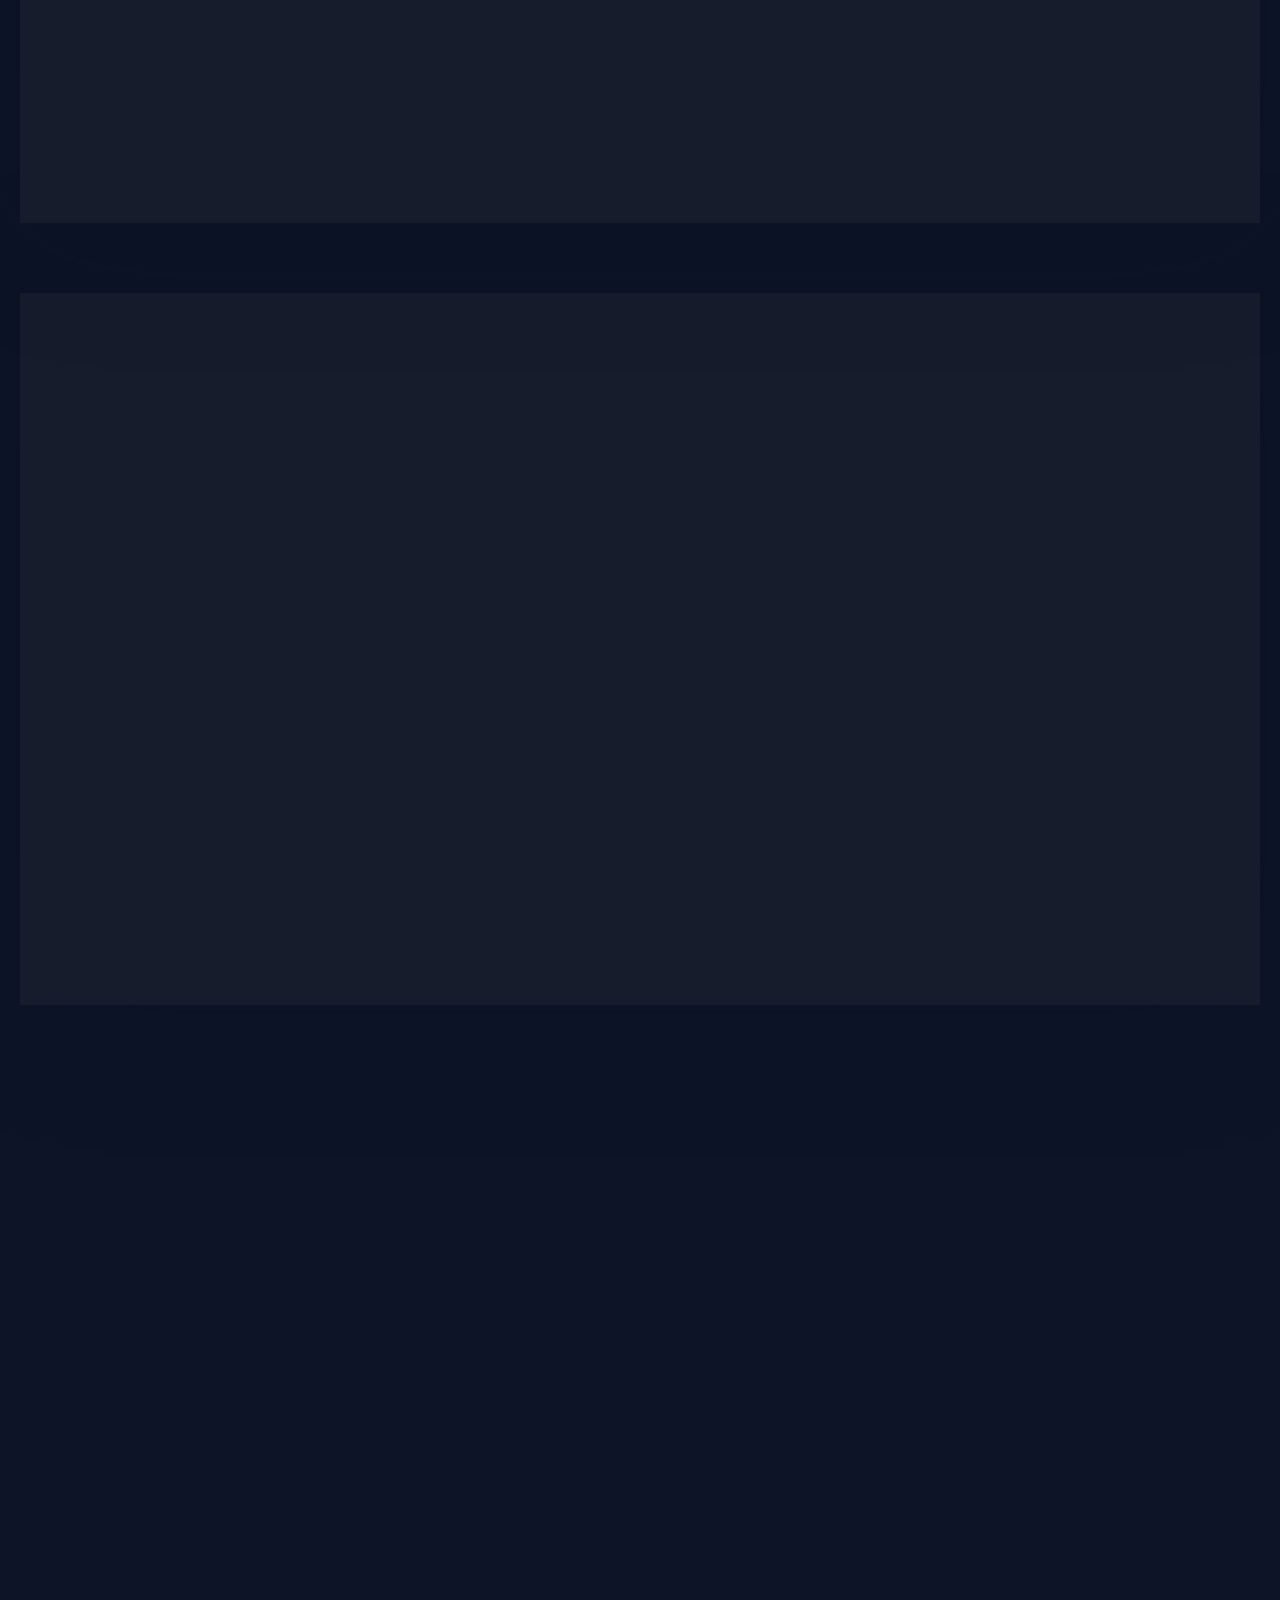
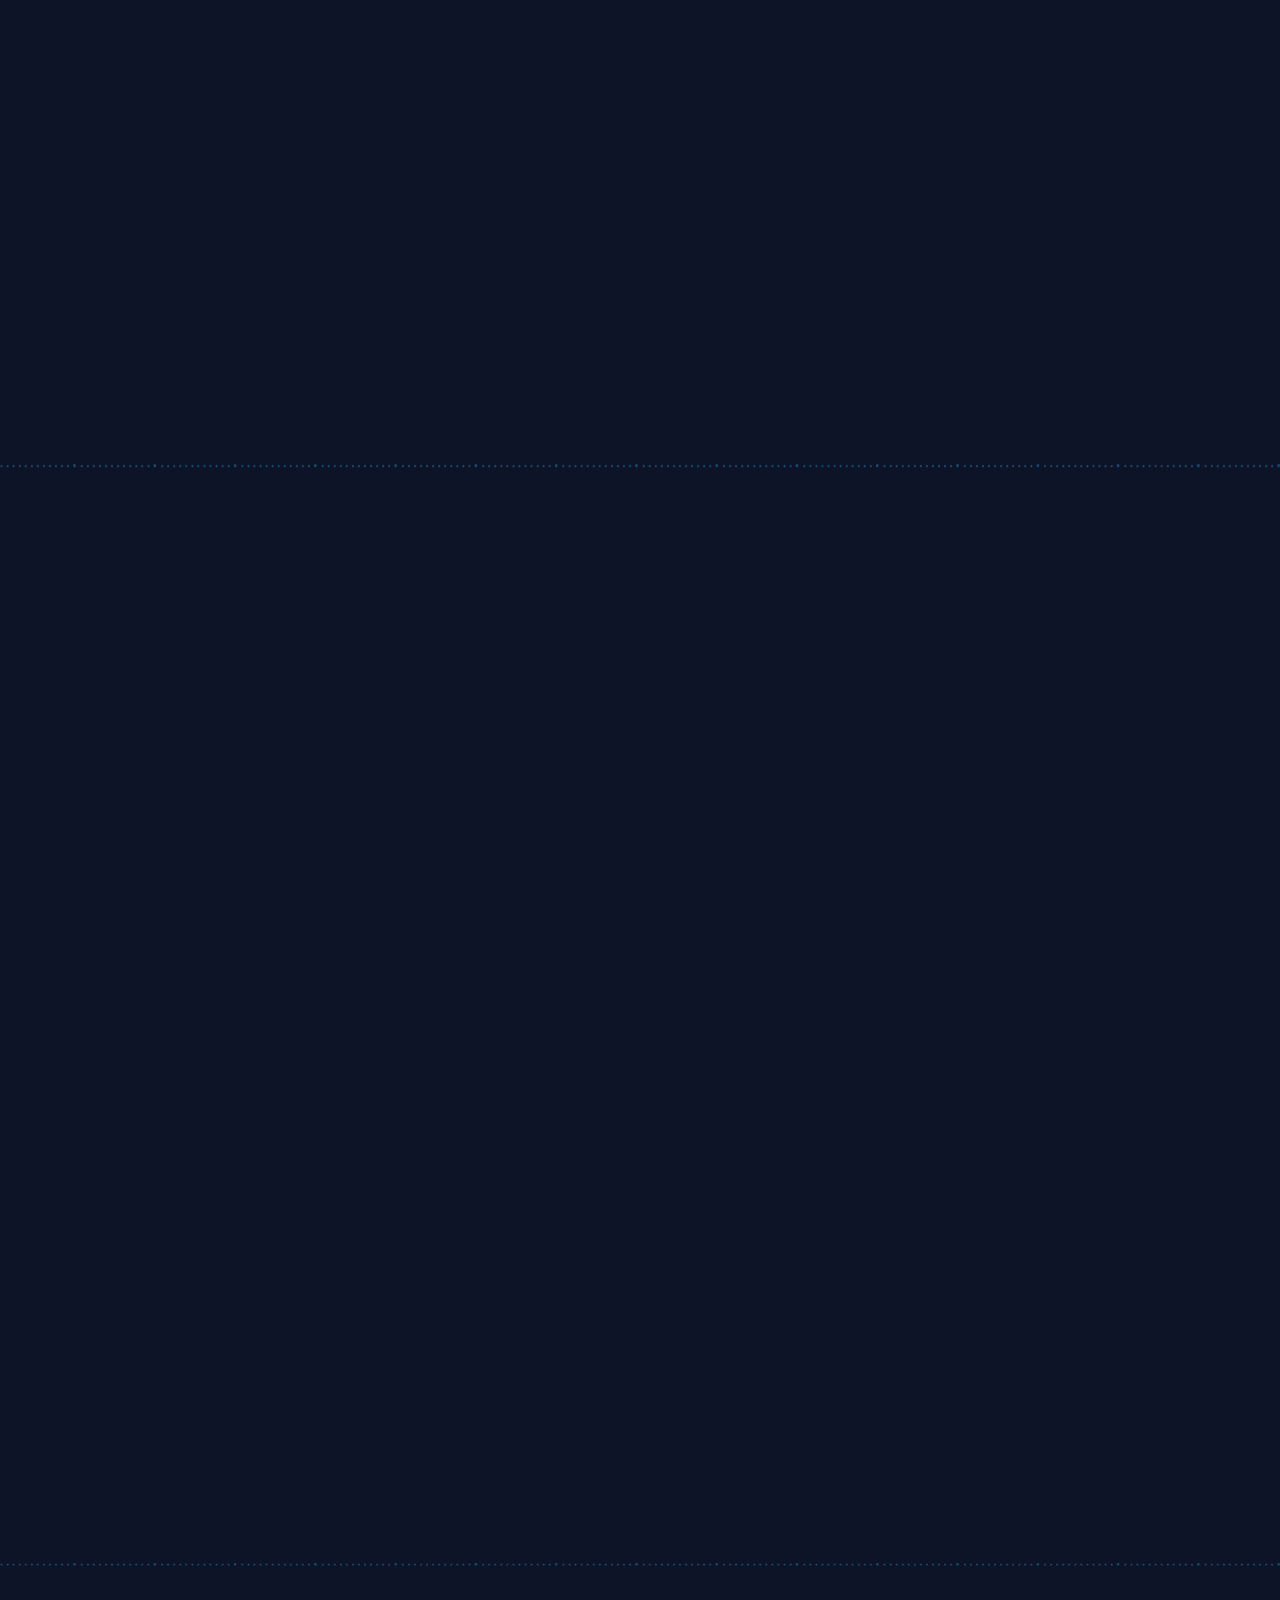
==== commit 5025efd7: "mail send telegram contact us team real block" ====
--- a/index2.html
+++ b/index2.html
@@ -17,6 +17,14 @@
 </head>
 <body>
 	<div class="wrapper wrapper_eng">
+		<div class="telegram_abs__wrap">
+			<a href="">
+				<i>
+					<img src="img/telegram_icon.svg" alt="">
+				</i>
+				<span>Ask Us Anything</span>
+			</a>
+		</div>
 		<div class="menu--overlay"></div>
 		<header>
 			<button class="menu_mob_but">
@@ -93,6 +101,12 @@
 							<li><a href=""><svg xmlns="http://www.w3.org/2000/svg" xmlns:xlink="http://www.w3.org/1999/xlink" width="20" height="17" viewBox="0 0 20 17"><defs><path id="89oga" d="M206.21 488.05c-.99-.54-1.48-1.24-1.48-2.11 0-.94.47-1.78 1.43-2.5.95-.74 2.1-1.1 3.47-1.1h.85c-.44-.44-.67-.9-.67-1.37 0-.3.08-.6.23-.93a3.7 3.7 0 0 1-3.17-1.02 3.5 3.5 0 0 1-1.07-2.58c0-.96.44-1.81 1.32-2.54a4.6 4.6 0 0 1 3.03-1.1h4.97l-1.11.82h-1.6c.5.2.89.56 1.17 1.1.28.53.43 1.12.43 1.76 0 .99-.47 1.85-1.41 2.6-.4.3-.65.53-.76.72a1.3 1.3 0 0 0-.17.68c0 .23.14.5.43.8.28.31.57.57.87.76.64.47 1.1.95 1.35 1.43.26.49.4 1.08.4 1.8 0 .97-.45 1.8-1.33 2.52a5.5 5.5 0 0 1-3.58 1.08 7.37 7.37 0 0 1-3.6-.82zm6.03-11.46a3.92 3.92 0 0 0-.96-2.15c-.53-.6-1.12-.9-1.76-.93a1.65 1.65 0 0 0-1.53.82c-.37.57-.5 1.27-.39 2.11a4 4 0 0 0 .97 2.17c.53.6 1.11.92 1.74.95.63.02 1.14-.26 1.53-.84.38-.58.51-1.29.4-2.13zm-4.64 7c-.73.5-1.1 1.11-1.1 1.83s.32 1.34.96 1.86c.63.51 1.41.77 2.35.77 2.4 0 3.6-.85 3.6-2.56l-.03-.52a1.32 1.32 0 0 0-.32-.63 10 10 0 0 1-.22-.26 1.54 1.54 0 0 0-.32-.26c-.15-.1-.26-.17-.33-.24a5.9 5.9 0 0 0-.4-.28 8.36 8.36 0 0 1-.42-.3 4.35 4.35 0 0 0-3.77.58zm16.13-7.26v1.19h-3.56v3.6h-1.19v-3.6h-3.56v-1.19h3.56v-3.53h1.19v3.53z"/></defs><g><g transform="translate(-204 -472)"><use fill="#fff" xlink:href="#89oga"/></g></g></svg></a></li>
 							<li><a href=""><svg xmlns="http://www.w3.org/2000/svg" xmlns:xlink="http://www.w3.org/1999/xlink" width="16" height="19" viewBox="0 0 16 19"><defs><path id="ddlwa" d="M206.13 528.43h3.53v13.06h-3.53zm11.75.07a5.1 5.1 0 0 1 2.49 1.2c.36.34.67.83.95 1.45.27.64.4 1.39.4 2.25v8.09h-3.75v-8.24c0-.5-.14-.89-.42-1.19-.29-.3-.73-.44-1.32-.44-.35 0-.65.06-.9.19a1.6 1.6 0 0 0-.57.39c-.1.13-.2.3-.26.5s-.09.33-.09.4v8.39h-3.52v-13.06h3.52v1.04l.5-.41a7.82 7.82 0 0 1 .65-.35l.37-.13a2.9 2.9 0 0 1 .97-.15c.32 0 .65.02.98.07zm-10-4.82c.5 0 .91.17 1.26.52s.52.77.52 1.26c0 .5-.17.92-.52 1.26-.35.35-.77.52-1.26.52-.5 0-.92-.17-1.26-.52a1.71 1.71 0 0 1-.52-1.26c0-.5.17-.91.52-1.26.34-.35.76-.52 1.26-.52z"/></defs><g><g transform="translate(-206 -523)"><use fill="#fff" xlink:href="#ddlwa"/></g></g></svg></a></li>
 							<li><a href=""><svg xmlns="http://www.w3.org/2000/svg" xmlns:xlink="http://www.w3.org/1999/xlink" width="17" height="19" viewBox="0 0 17 19"><defs><path id="mujha" d="M216.07 590.45c.27 0 .41.23.41.7v2.24c0 .48-.14.71-.41.71-.16 0-.32-.07-.48-.23v-3.19c.16-.16.32-.23.48-.23zm4 .72v.48h-.96v-.48c0-.48.16-.72.48-.72.32 0 .48.24.48.72zm-10.25-2.31h1.14v-1h-3.31v1h1.11v6.03h1.06zm3.06 6.03h.94v-5.24h-.94v4c-.22.3-.42.45-.6.45-.14 0-.21-.07-.23-.22l-.01-.37v-3.86h-.95v4.15c0 .34.03.6.09.77.08.26.29.4.61.4.34 0 .7-.22 1.09-.65zm4.45-.51c.06-.2.1-.54.1-1.06v-2.09c0-.51-.04-.86-.1-1.05-.12-.4-.37-.6-.75-.6-.36 0-.69.2-.99.58v-2.3h-.94v7.03h.94v-.51c.32.39.65.58.99.58.38 0 .63-.2.75-.58zm3.66-.55c.01-.07.02-.27.02-.62v-.13h-.96c0 .36-.01.57-.03.64-.05.26-.19.38-.42.38-.33 0-.49-.24-.49-.73v-.92h1.9v-1.1c0-.55-.1-.96-.29-1.22a1.34 1.34 0 0 0-1.12-.54c-.48 0-.86.18-1.14.54-.2.26-.3.67-.3 1.23v1.83c0 .56.11.97.32 1.23.27.36.65.54 1.14.54.51 0 .9-.18 1.15-.56.12-.2.2-.38.22-.57zm-6.43-10.3v-2.22c0-.49-.15-.73-.45-.73-.3 0-.46.24-.46.73v2.23c0 .49.15.74.46.74.3 0 .45-.25.45-.74zm7.35 4.26c.19.79.28 2.02.28 3.7 0 1.66-.1 2.9-.28 3.72-.1.41-.3.76-.61 1.05-.31.28-.68.44-1.09.48-1.3.15-3.26.23-5.88.23s-4.59-.08-5.89-.23a1.94 1.94 0 0 1-1.7-1.54c-.18-.78-.27-2.02-.27-3.7 0-1.66.1-2.9.28-3.71a2.02 2.02 0 0 1 1.7-1.55c1.3-.14 3.26-.21 5.88-.21s4.58.07 5.88.2c.41.06.78.22 1.1.5.3.29.51.64.6 1.06zm-10.3-9.82h1.08l-1.29 4.23v2.87h-1.06v-2.87c-.1-.52-.31-1.27-.65-2.25-.26-.73-.49-1.39-.68-1.98h1.12l.75 2.79zm3.62 2.29c.2.26.3.67.3 1.24v1.85c0 .58-.1 1-.3 1.26a1.3 1.3 0 0 1-1.12.54c-.48 0-.85-.18-1.12-.54-.2-.27-.3-.69-.3-1.26v-1.85c0-.57.1-.98.3-1.24.27-.36.64-.54 1.12-.54.48 0 .86.18 1.12.54zm3.85-.48v5.3h-.96v-.6c-.38.45-.74.67-1.1.67-.32 0-.53-.13-.62-.4a2.7 2.7 0 0 1-.09-.8v-4.17h.97v4.26c.03.16.1.24.23.24.2 0 .4-.15.6-.46v-4.04z"/></defs><g><g transform="translate(-206 -578)"><use fill="#fff" xlink:href="#mujha"/></g></g></svg></a></li>
+							<li>
+								<a href=""><svg aria-hidden="true" data-prefix="fab" data-icon="medium" role="img" xmlns="http://www.w3.org/2000/svg" viewBox="0 0 448 512" class="svg-inline--fa fa-medium fa-w-14 fa-3x"><path fill="currentColor" d="M0 32v448h448V32H0zm372.2 106.1l-24 23c-2.1 1.6-3.1 4.2-2.7 6.7v169.3c-.4 2.6.6 5.2 2.7 6.7l23.5 23v5.1h-118V367l24.3-23.6c2.4-2.4 2.4-3.1 2.4-6.7V199.8l-67.6 171.6h-9.1L125 199.8v115c-.7 4.8 1 9.7 4.4 13.2l31.6 38.3v5.1H71.2v-5.1l31.6-38.3c3.4-3.5 4.9-8.4 4.1-13.2v-133c.4-3.7-1-7.3-3.8-9.8L75 138.1V133h87.3l67.4 148L289 133.1h83.2v5z" class=""></path></svg></a>
+							</li>
+							<li>
+								<a href=""><svg aria-hidden="true" data-prefix="fab" data-icon="instagram" role="img" xmlns="http://www.w3.org/2000/svg" viewBox="0 0 448 512" class="svg-inline--fa fa-instagram fa-w-14 fa-2x"><path fill="currentColor" d="M224.1 141c-63.6 0-114.9 51.3-114.9 114.9s51.3 114.9 114.9 114.9S339 319.5 339 255.9 287.7 141 224.1 141zm0 189.6c-41.1 0-74.7-33.5-74.7-74.7s33.5-74.7 74.7-74.7 74.7 33.5 74.7 74.7-33.6 74.7-74.7 74.7zm146.4-194.3c0 14.9-12 26.8-26.8 26.8-14.9 0-26.8-12-26.8-26.8s12-26.8 26.8-26.8 26.8 12 26.8 26.8zm76.1 27.2c-1.7-35.9-9.9-67.7-36.2-93.9-26.2-26.2-58-34.4-93.9-36.2-37-2.1-147.9-2.1-184.9 0-35.8 1.7-67.6 9.9-93.9 36.1s-34.4 58-36.2 93.9c-2.1 37-2.1 147.9 0 184.9 1.7 35.9 9.9 67.7 36.2 93.9s58 34.4 93.9 36.2c37 2.1 147.9 2.1 184.9 0 35.9-1.7 67.7-9.9 93.9-36.2 26.2-26.2 34.4-58 36.2-93.9 2.1-37 2.1-147.8 0-184.8zM398.8 388c-7.8 19.6-22.9 34.7-42.6 42.6-29.5 11.7-99.5 9-132.1 9s-102.7 2.6-132.1-9c-19.6-7.8-34.7-22.9-42.6-42.6-11.7-29.5-9-99.5-9-132.1s-2.6-102.7 9-132.1c7.8-19.6 22.9-34.7 42.6-42.6 29.5-11.7 99.5-9 132.1-9s102.7-2.6 132.1 9c19.6 7.8 34.7 22.9 42.6 42.6 11.7 29.5 9 99.5 9 132.1s2.7 102.7-9 132.1z" class=""></path></svg></a>
+							</li>
 						</ul>
 					</div>
 					<img src="img/blik.png" alt="" class="cont_back">
@@ -127,11 +141,11 @@
 							<button class="buy_btn">Buy</button>
 						</div>
 						<div class="ico_platform__wrapper--right">
-							<span class="title wow fadeIn" data-wow-duration="1.5s" data-wow-delay="s">Innovative<br>Advertising<br>Platform</span>
-							<p class="wow fadeIn" data-wow-duration="1.5s" data-wow-delay="0.4s">Advento consolidates all the advantages of online marketing software technologies, neural networks and smart-contracts within one and the same platform. Thanks to two chains of Blockchain, we make transparent not only the financial operations, but we also fix each click and even aт impression of the ad in the distributed ledge!</p>
-							<form action="">
+							<span class="title wow fadeIn" data-wow-duration="0.75s" data-wow-delay="s">Innovative<br>Advertising<br>Platform</span>
+							<p class="wow fadeIn" data-wow-duration="0.75s" data-wow-delay="0.2s">Advento consolidates all the advantages of online marketing software technologies, neural networks and smart-contracts within one and the same platform. Thanks to two chains of Blockchain, we make transparent not only the financial operations, but we also fix each click and even aт impression of the ad in the distributed ledge!</p>
+							<form action="" id="form1">
 								<input type="email" placeholder="Enter your e-mail">
-								<button type="submit">Subscribe</button>
+								<button type="submit" class="modal_link">Subscribe</button>
 							</form>
 						</div>
 					</div>
@@ -148,9 +162,9 @@
 					<div class="about_platform__main">
 						<div class="about_platform__info">
 							<div class="about_platform_info__wrap">
-								<span class="wow fadeIn" data-wow-duration="1.5s" data-wow-delay="s">ABOUT PLATFORM</span>
-								<p class="wow fadeIn" data-wow-duration="1.5s" data-wow-delay="0.2s">Advento is an innovation in the advertising industry aimed at creation of an absolutely new intellectual ecosystem based on the idea of decentralization and an artificial brain acts as a driving force of it. Making online marketing absolutely transparent, self-learning and protected from fraud is our goal.</p>
-								<p class="wow fadeIn" data-wow-duration="1.5s" data-wow-delay="0.4s">We will give the opportunity of comfortable work with the systems for the advertising market professionals and for the newly breed marketers as well, and we will liberate crypto and blockchain marketing to be independent from governments and financial institutions.</p>
+								<span class="wow fadeIn" data-wow-duration="0.75s" data-wow-delay="s">ABOUT PLATFORM</span>
+								<p class="wow fadeIn" data-wow-duration="0.75s" data-wow-delay="0.1s">Advento is an innovation in the advertising industry aimed at creation of an absolutely new intellectual ecosystem based on the idea of decentralization and an artificial brain acts as a driving force of it. Making online marketing absolutely transparent, self-learning and protected from fraud is our goal.</p>
+								<p class="wow fadeIn" data-wow-duration="0.75s" data-wow-delay="0.2s">We will give the opportunity of comfortable work with the systems for the advertising market professionals and for the newly breed marketers as well, and we will liberate crypto and blockchain marketing to be independent from governments and financial institutions.</p>
 								<div class="about_platform_info__links">
 									<a href="">whitepaper</a>
 									<div class="about_platform_info__video">
@@ -164,7 +178,7 @@
 						</div>
 						<div class="about_platform__img">
 							<img class="v_bg_head" src="img/v_bg_head.png" alt="img">
-							<img class="about_head wow fadeIn" data-wow-duration="1.5s" data-wow-delay="2.8s"  src="img/head.png" alt="img">
+							<img class="about_head wow fadeIn" data-wow-duration="0.75s" data-wow-delay="2.8s"  src="img/head.png" alt="img">
 							<img  class='cl' src="img/cl.png" alt="img">
 							<img  class='cr' src="img/cr.png" alt="img">
 						</div>
@@ -257,24 +271,24 @@
 					<div class="container">
 						<div class="contain_market__wrapper--top">
 							<div>
-								<span class="name name1 wow fadeIn" data-wow-duration="1.5s" data-wow-delay="0s">$ <i class="pers1_cont">0</i> BILL</span>
-								<p class="wow fadeIn" data-wow-duration="1.5s" data-wow-delay="0.3s">ads were blocked in 2017.   The ad’s blockers have become one of the most serious threats  for the Internet advertising.</p>
-								<a class="wow fadeIn" data-wow-duration="1.5s" data-wow-delay="0.6s" href="">AdBlock Report made by PageFair</a>
+								<span class="name name1 wow fadeIn" data-wow-duration="0.75s" data-wow-delay="0s">$ <i class="pers1_cont">0</i> BILL</span>
+								<p class="wow fadeIn" data-wow-duration="0.75s" data-wow-delay="0.15s">ads were blocked in 2017.   The ad’s blockers have become one of the most serious threats  for the Internet advertising.</p>
+								<a class="wow fadeIn" data-wow-duration="0.75s" data-wow-delay="0.3s" href="">AdBlock Report made by PageFair</a>
 							</div>
 							<div>
-								<span class="name name2 wow fadeIn" data-wow-duration="1.5s" data-wow-delay="0s"><i class="pers2_cont">0</i>%</span>
-								<p class="wow fadeIn" data-wow-duration="1.5s" data-wow-delay="0.3s">The share of the world traffic accounting for robots and advertising traffic fraud.</p>
-								<a class="wow fadeIn" data-wow-duration="1.5s" data-wow-delay="0.6s" href="">Research by ANA and White Ops</a>
+								<span class="name name2 wow fadeIn" data-wow-duration="0.75s" data-wow-delay="0s"><i class="pers2_cont">0</i>%</span>
+								<p class="wow fadeIn" data-wow-duration="0.75s" data-wow-delay="0.15s">The share of the world traffic accounting for robots and advertising traffic fraud.</p>
+								<a class="wow fadeIn" data-wow-duration="0.75s" data-wow-delay="0.3s" href="">Research by ANA and White Ops</a>
 							</div>
 							<div>
-								<span class="name name3 wow fadeIn" data-wow-duration="1.5s" data-wow-delay="0s">$ <i class="pers3_cont">0</i></span>
-								<p class="wow fadeIn" data-wow-duration="1.5s" data-wow-delay="0.3s">is an average spending by an ICO project for online marketing.</p>
-								<a class="wow fadeIn" data-wow-duration="1.5s" data-wow-delay="0.6s" href="">Research by Elephant Marketing</a>
+								<span class="name name3 wow fadeIn" data-wow-duration="0.75s" data-wow-delay="0s">$ <i class="pers3_cont">0</i></span>
+								<p class="wow fadeIn" data-wow-duration="0.75s" data-wow-delay="0.15s">is an average spending by an ICO project for online marketing.</p>
+								<a class="wow fadeIn" data-wow-duration="0.75s" data-wow-delay="0.3s" href="">Research by Elephant Marketing</a>
 							</div>
 						</div>
 						<div class="contain_market__wrapper--bottom">
 							<div class="vertical_graphics">
-								<div class="vertical_graphics__cont wow fadeIn" data-wow-duration="1.5s" data-wow-delay="0s">
+								<div class="vertical_graphics__cont wow fadeIn" data-wow-duration="0.75s" data-wow-delay="0s">
 									<div class="vertical_graphics--left">
 										<ul>
 											<li class="vertical_graphics__li vertical_graphics1">
@@ -316,30 +330,30 @@
 									</div>
 								</div>
 								<div class="vertical_graphics--bottom">
-									<ul class="wow fadeIn" data-wow-duration="1.5s" data-wow-delay="0s">
+									<ul class="wow fadeIn" data-wow-duration="0.75s" data-wow-delay="0s">
 										<li>2015</li>
 										<li>2016</li>
 										<li>2017</li>
 										<li>2018</li>
 									</ul>
-									<p class="wow fadeIn" data-wow-duration="1.5s" data-wow-delay="0.3s">The increase of the Internet advertising market for the last 4 years compared to TV advertising and off-line marketing.</p>
-									<a class="wow fadeIn" data-wow-duration="1.5s" data-wow-delay="0.6s" href="">Report by Magna Global</a>
+									<p class="wow fadeIn" data-wow-duration="0.75s" data-wow-delay="0.15s">The increase of the Internet advertising market for the last 4 years compared to TV advertising and off-line marketing.</p>
+									<a class="wow fadeIn" data-wow-duration="0.75s" data-wow-delay="0.3s" href="">Report by Magna Global</a>
 								</div>
 							</div>
 							<div class="money_cont">
 								<div>
 									<span class="name name2 wow fadeIn" data-wow-duration="1.5s" data-wow-delay="0s">$ <i class="pers4_cont">0</i> млрд</span>
-									<p class="wow fadeIn" data-wow-duration="1.5s" data-wow-delay="0.3s">In 2018 all the online marketing market amounts to 266 billion dollars.</p>
-									<a class="wow fadeIn" data-wow-duration="1.5s" data-wow-delay="0.6s" href="">Research by eMarketer</a>
+									<p class="wow fadeIn" data-wow-duration="0.75s" data-wow-delay="0.15s">In 2018 all the online marketing market amounts to 266 billion dollars.</p>
+									<a class="wow fadeIn" data-wow-duration="0.75s" data-wow-delay="0.3s" href="">Research by eMarketer</a>
 								</div>
 								<div>
-									<span class="name name3 wow fadeIn" data-wow-duration="1.5s" data-wow-delay="0.2s"><i class="pers5_cont">0</i></span>
-									<p class="wow fadeIn" data-wow-duration="1.5s" data-wow-delay="0.3s">Each Internet user can see an average of 400 ads per day.</p>
-									<a class="wow fadeIn" data-wow-duration="1.5s" data-wow-delay="0.6s" href="">Forbes Insights Report - Data vs Goliath</a>
+									<span class="name name3 wow fadeIn" data-wow-duration="0.75s" data-wow-delay="0.1s"><i class="pers5_cont">0</i></span>
+									<p class="wow fadeIn" data-wow-duration="0.75s" data-wow-delay="0.15s">Each Internet user can see an average of 400 ads per day.</p>
+									<a class="wow fadeIn" data-wow-duration="0.75s" data-wow-delay="0.3s" href="">Forbes Insights Report - Data vs Goliath</a>
 								</div>
 							</div>
 							<div class="gorizontal_graphic">
-								<ul class="wow fadeIn" data-wow-duration="1.5s" data-wow-delay="0s">
+								<ul class="wow fadeIn" data-wow-duration="0.75s" data-wow-delay="0s">
 									<li class="gorizontal_graphic__cont gorizontal_graphic__cont1">
 										<div>
 											<i>6</i>
@@ -365,8 +379,8 @@
 										<span>Q1-Q2 2018</span>
 									</li>
 								</ul>
-								<p class="wow fadeIn" data-wow-duration="1.5s" data-wow-delay="0.3s">Number of ICO projects from 2015 to 2018.</p>
-								<a class="wow fadeIn" data-wow-duration="1.5s" data-wow-delay="0.6s" href="">Icodrops.com & Venture Capital</a>
+								<p class="wow fadeIn" data-wow-duration="0.75s" data-wow-delay="0.15s">Number of ICO projects from 2015 to 2018.</p>
+								<a class="wow fadeIn" data-wow-duration="0.75s" data-wow-delay="0.3s" href="">Icodrops.com & Venture Capital</a>
 							</div>
 						</div>
 					</div>
@@ -378,7 +392,7 @@
 				<img class='advento_uses_line2' src="img/advento_uses_line2.png" alt="img">
 				<div class="container">
 					<div class="advento_uses__wrapper">
-						<span class="main_title wow fadeIn" data-wow-duration="1.5s" data-wow-delay="0.2s">
+						<span class="main_title wow fadeIn" data-wow-duration="0.75s" data-wow-delay="0.1s">
 							Advento uses 2 Blockchain chains
 						</span>
 						<div class="advento_uses__v_images">
@@ -390,7 +404,7 @@
 						</div>
 						<div class="advento_uses__content">
 							<ul class="advento_uses__list">
-								<li class="wow fadeIn" data-wow-duration="1.5s" data-wow-delay="0.6s">
+								<li class="wow fadeIn" data-wow-duration="0.75s" data-wow-delay="0.3s">
 									<div class="advento_uses__list--img">
 										<img src="img/advento1.png" alt="img">
 										<img class="anim_line1" src="img/anim_line1.png" alt="img">
@@ -398,7 +412,7 @@
 									<span>The first chain</span>
 									<p>The first chain is used for financial settlements and uses ERC 20 token as a base.</p>
 								</li>
-								<li class="wow fadeIn" data-wow-duration="1.5s" data-wow-delay="1.2s">
+								<li class="wow fadeIn" data-wow-duration="0.75s" data-wow-delay="0.6s">
 									<div class="advento_uses__list--img">
 										<img src="img/advento2.png" alt="img">
 										<img class="anim_line2" src="img/anim_line2.png" alt="img">
@@ -406,7 +420,7 @@
 									<span>The second chain</span>
 									<p>The second chain is super-fast and serves for the record of each user’s action, connected with the ads by the advertiser. Advento registers into the blockchain each click and also each impression of the ad together with the user’s information.</p>
 								</li>
-								<li class="wow fadeIn" data-wow-duration="1.5s" data-wow-delay="1.8s">
+								<li class="wow fadeIn" data-wow-duration="0.75s" data-wow-delay="0.9s">
 									<div class="advento_uses__list--img">
 										<img src="img/advento3.png" alt="img">
 									</div>
@@ -428,12 +442,12 @@
 				<div class="security_wrap">
 					<div class="container_bg">
 						<img src="img/lines.png" alt="" class="security_lines">
-						<span class="main_title wow fadeIn" data-wow-duration="1.5s" data-wow-delay="0s">Protection from Traffic Fraud</span>
+						<span class="main_title wow fadeIn" data-wow-duration="0.75s" data-wow-delay="0s">Protection from Traffic Fraud</span>
 						<div class="security_wrap__container">
 							<div class="security_content">
 								<div class="security_content--left">
-									<span class="wow fadeIn" data-wow-duration="1.5s" data-wow-delay="0.2s">Advento Fraud Protection</span>
-									<p class="wow fadeIn" data-wow-duration="1.5s" data-wow-delay="0.4s">Many systems use third-party mechanisms of fraud identification, most of them depend on Google Adwords. Advento uses its own working-out, which analyses characteristics, behavior and transactions history of the user kept within its own extensive database. Next step the AI makes conclusion based on the experience got if the user is a human or a bot.</p>
+									<span class="wow fadeIn" data-wow-duration="0.75s" data-wow-delay="0.1s">Advento Fraud Protection</span>
+									<p class="wow fadeIn" data-wow-duration="0.75s" data-wow-delay="0.2s">Many systems use third-party mechanisms of fraud identification, most of them depend on Google Adwords. Advento uses its own working-out, which analyses characteristics, behavior and transactions history of the user kept within its own extensive database. Next step the AI makes conclusion based on the experience got if the user is a human or a bot.</p>
 									<div class="security_logo">
 										<img src="img/face.png" alt="" class="face">
 										<img src="img/v_logo.png" alt="" class="v_logo">
@@ -578,23 +592,23 @@
 					<div class="container_bg">
 						<span class="big_bg_advento">advento</span>
 						<div class="advento_macbook__wrap">
-							<span class="main_title wow fadeIn" data-wow-duration="1.5s" data-wow-delay="0s">Advento learns thanks to own analytical platform</span>
+							<span class="main_title wow fadeIn" data-wow-duration="0.75s" data-wow-delay="0s">Advento learns thanks to own analytical platform</span>
 							<div class="advento_macbook__content">
-								<img class="wow fadeIn" data-wow-duration="1.5s" data-wow-delay="0.4s" src="img/macbook.png" alt="img">
+								<img class="wow fadeIn" data-wow-duration="0.75s" data-wow-delay="0.2s" src="img/macbook.png" alt="img">
 								<div class="advento_macbook__content--inide">
-									<div class="advento_macbook__text wow fadeIn" data-wow-duration="1.5s" data-wow-delay="0.7s">
+									<div class="advento_macbook__text wow fadeIn" data-wow-duration="0.75s" data-wow-delay="0.35s">
 										<span><img src="img/mini_logo.png" alt="img">
 										Analytical system ADVENTO</span>
-										<p class="wow fadeIn" data-wow-duration="1.5s" data-wow-delay="0.2s">Advento analyses content of the each visited page. On the base of these data the platform attributes to the user short-term and long-term interests, forms his or her profile within the system. The better Advento knows the visitor, the more accurate targeting will be.</p>
+										<p class="wow fadeIn" data-wow-duration="0.75s" data-wow-delay="0.1s">Advento analyses content of the each visited page. On the base of these data the platform attributes to the user short-term and long-term interests, forms his or her profile within the system. The better Advento knows the visitor, the more accurate targeting will be.</p>
 									</div>
 									<div class="advento_macbook__imgs">
 										<div class="advento_red_text">
-											<p class="wow fadeIn" data-wow-duration="1.5s" data-wow-delay="0.2s">If there is no interest to describe a current user, it is created dynamically, then moderated and fixed. In this way the tree of user’s interest can grow endlessly with no limits.</p>
+											<p class="wow fadeIn" data-wow-duration="0.75s" data-wow-delay="0.1s">If there is no interest to describe a current user, it is created dynamically, then moderated and fixed. In this way the tree of user’s interest can grow endlessly with no limits.</p>
 										</div>
 										<div class="advento_blue_text">
-											<p class="wow fadeIn" data-wow-duration="1.5s" data-wow-delay="0.2s">Thanks to the own analytical system, Advento successfully optimizes advertising campaigns and even creates and tests new ones on the ground of the generated statistics and experience.</p> 
-										</div>
-										<div class="advento_macbook__imgs--center wow fadeIn" data-wow-duration="1.5s" data-wow-delay="1.2s">
+											<p class="wow fadeIn" data-wow-duration="0.75s" data-wow-delay="0.1s">Thanks to the own analytical system, Advento successfully optimizes advertising campaigns and even creates and tests new ones on the ground of the generated statistics and experience.</p> 
+										</div>
+										<div class="advento_macbook__imgs--center wow fadeIn" data-wow-duration="0.75s" data-wow-delay="0.6s">
 											<img src="img/leptop_head.png" alt="img">
 											<div class="macbook_red_circle">
 												<img src="img/red_circle.png" alt="img">
@@ -605,12 +619,12 @@
 												<img class='blue_circle_after' src="img/blue_circle_after.png" alt="img">
 											</div>
 										</div>
-										<img class="red_kek wow fadeIn" data-wow-duration="1.5s" data-wow-delay="0.8s" src="img/red_kek.png" alt="img">
-										<img class="red_lines wow fadeIn" data-wow-duration="1.5s" data-wow-delay="0.8s" src="img/red_lines.png" alt="img">
-										<img class="red_parcent wow fadeIn" data-wow-duration="1.5s" data-wow-delay="0.8s" src="img/red_parcent.png" alt="img">
-										<img class="blue_parcent wow fadeIn" data-wow-duration="1.5s" data-wow-delay="0.8s" src="img/blue_parcent.png" alt="img">
-										<img class="blue_big_circle wow fadeIn" data-wow-duration="1.5s" data-wow-delay="0.8s" src="img/blue_big_circle.png" alt="img">
-										<div class="equalizer wow fadeIn" data-wow-duration="1.5s" data-wow-delay="0.8s">
+										<img class="red_kek wow fadeIn" data-wow-duration="0.75s" data-wow-delay="0.4s" src="img/red_kek.png" alt="img">
+										<img class="red_lines wow fadeIn" data-wow-duration="0.75s" data-wow-delay="0.4s" src="img/red_lines.png" alt="img">
+										<img class="red_parcent wow fadeIn" data-wow-duration="0.75s" data-wow-delay="0.4s" src="img/red_parcent.png" alt="img">
+										<img class="blue_parcent wow fadeIn" data-wow-duration="0.75s" data-wow-delay="0.4s" src="img/blue_parcent.png" alt="img">
+										<img class="blue_big_circle wow fadeIn" data-wow-duration="0.75s" data-wow-delay="0.4s" src="img/blue_big_circle.png" alt="img">
+										<div class="equalizer wow fadeIn" data-wow-duration="0.75s" data-wow-delay="0.4s">
 										  <div></div>
 										  <div></div>
 										  <div></div>
@@ -643,12 +657,12 @@
 						<img src="img/opportunities_bg.png" alt="img">
 						<div class="container">
 							<div class="opportunities_target__wrap">
-								<span class="main_title wow fadeIn" data-wow-duration="1.5s" data-wow-delay="0.2s">
+								<span class="main_title wow fadeIn" data-wow-duration="0.75s" data-wow-delay="0.1s">
 									Enhanced Targeting Capacity
 								</span>
 								<div class="opportunities_target__cont">
 									<div class="opportunities_target__left">
-										<p class="wow fadeIn" data-wow-duration="1.5s" data-wow-delay="0.2s">We use progressive targeting tools and platform learning for the maximally narrow segmentation of the audience, demonstrating ads to those users who might be interested in them here and now. It enables avoiding money waste on the irrelevant target audience.</p>
+										<p class="wow fadeIn" data-wow-duration="0.75s" data-wow-delay="0.1s">We use progressive targeting tools and platform learning for the maximally narrow segmentation of the audience, demonstrating ads to those users who might be interested in them here and now. It enables avoiding money waste on the irrelevant target audience.</p>
 										<ul class='opportunities_target__list'>
 											<li>
 												<div class="opportunities_target__list--head">
@@ -657,15 +671,15 @@
 												</div>
 												<div class="opportunities_target__list--body">
 													<ul class="opportunities_target__list--inside">
-														<li class="wow fadeIn" data-wow-duration="1.5s" data-wow-delay="0.3s">
+														<li class="wow fadeIn" data-wow-duration="0.75s" data-wow-delay="0.15s">
 															<img src="img/years.png" alt="img">
 															<p>Age</p>
 														</li>
-														<li class="wow fadeIn" data-wow-duration="1.5s" data-wow-delay="0.6s">
+														<li class="wow fadeIn" data-wow-duration="0.75s" data-wow-delay="0.3s">
 															<img src="img/map.png" alt="img">
 															<p>Geo</p>
 														</li>
-														<li class="wow fadeIn" data-wow-duration="1.5s" data-wow-delay="0.8s">
+														<li class="wow fadeIn" data-wow-duration="0.75s" data-wow-delay="0.4s">
 															<img src="img/text.png" alt="img">
 															<p>Key words</p>
 														</li>
@@ -688,15 +702,15 @@
 												</div>
 												<div class="opportunities_target__list--body">
 													<ul class="opportunities_target__list--inside">
-														<li class="wow fadeIn" data-wow-duration="1.5s" data-wow-delay="0.3s">
+														<li class="wow fadeIn" data-wow-duration="0.75s" data-wow-delay="0.15s">
 															<img src="img/bank.png" alt="img">
 															<p>Long-term interest to banks</p>
 														</li>
-														<li class="wow fadeIn" data-wow-duration="1.5s" data-wow-delay="0.6s">
+														<li class="wow fadeIn" data-wow-duration="0.75s" data-wow-delay="0.3s">
 															<img src="img/home.png" alt="img">
 															<p>Long-term interest to buying real estate</p>
 														</li>
-														<li class="wow fadeIn" data-wow-duration="1.5s" data-wow-delay="0.8s">
+														<li class="wow fadeIn" data-wow-duration="0.75s" data-wow-delay="0.4s">
 															<img src="img/money.png" alt="img">
 															<p>Minus segment with interests to microloans and letting shops</p>
 														</li>
@@ -716,40 +730,40 @@
 									</div>
 									<div class="opportunities_target__right">
 										<div class="opportunities_target__right--top">
-											<img class="wow fadeIn" data-wow-duration="1.5s" data-wow-delay="1s" src="img/ cube.png" alt="img">
+											<img class="wow fadeIn" data-wow-duration="0.75s" data-wow-delay="0.5s" src="img/ cube.png" alt="img">
 											<ul class="opportunities_target_right__list opportunities_target_right__list1">
 												<li>
-													<p class="wow fadeIn" data-wow-duration="1.5s" data-wow-delay="2.4s">look alike</p>
-													<img class="wow fadeIn" data-wow-duration="1.5s" data-wow-delay="1.8s" src="img/white_line2.png" alt="img">
+													<p class="wow fadeIn" data-wow-duration="0.75s" data-wow-delay="1.2s">look alike</p>
+													<img class="wow fadeIn" data-wow-duration="0.75s" data-wow-delay="0.9s" src="img/white_line2.png" alt="img">
 												</li>
 												<li>
-													<p class="wow fadeIn" data-wow-duration="1.5s" data-wow-delay="2.4s">Retargeting</p>
-													<img class="wow fadeIn" data-wow-duration="1.5s" data-wow-delay="1.8s" src="img/white_line3.png" alt="img">
+													<p class="wow fadeIn" data-wow-duration="0.75s" data-wow-delay="1.2s">Retargeting</p>
+													<img class="wow fadeIn" data-wow-duration="0.75s" data-wow-delay="0.9s" src="img/white_line3.png" alt="img">
 												</li>
 											</ul>
 											<ul class="opportunities_target_right__list opportunities_target_right__list2">
 												<li>
-													<p class="wow fadeIn" data-wow-duration="1.5s" data-wow-delay="2.4s">Short-term interests of the users</p>
-													<img class="wow fadeIn" data-wow-duration="1.5s" data-wow-delay="1.8s" src="img/white_line1.png" alt="img">
+													<p class="wow fadeIn" data-wow-duration="0.75s" data-wow-delay="1.2s">Short-term interests of the users</p>
+													<img class="wow fadeIn" data-wow-duration="0.75s" data-wow-delay="0.9s" src="img/white_line1.png" alt="img">
 												</li>
 												<li>
-													<p class="wow fadeIn" data-wow-duration="1.5s" data-wow-delay="2.4s">Long-term interests of the users</p>
-													<img class="wow fadeIn" data-wow-duration="1.5s" data-wow-delay="1.8s" src="img/white_line4.png" alt="img">
+													<p class="wow fadeIn" data-wow-duration="0.75s" data-wow-delay="1.2s">Long-term interests of the users</p>
+													<img class="wow fadeIn" data-wow-duration="0.75s" data-wow-delay="0.9s" src="img/white_line4.png" alt="img">
 												</li>
 											</ul>
 											<ul class="opportunities_target_right__list opportunities_target_right__list3">
 												<li>
-													<p class="wow fadeIn" data-wow-duration="1.5s" data-wow-delay="2.4s">Segments of the audiences</p>
-													<img class="wow fadeIn" data-wow-duration="1.5s" data-wow-delay="1.8s" src="img/white_line6.png" alt="img">
+													<p class="wow fadeIn" data-wow-duration="0.75s" data-wow-delay="1.2s">Segments of the audiences</p>
+													<img class="wow fadeIn" data-wow-duration="0.75s" data-wow-delay="0.9s" src="img/white_line6.png" alt="img">
 												</li>
 												<li>
-													<p class="wow fadeIn" data-wow-duration="1.5s" data-wow-delay="2.4s">Sites characteristics</p>
-													<img class="wow fadeIn" data-wow-duration="1.5s" data-wow-delay="1.8s" src="img/white_line5.png" alt="img">
+													<p class="wow fadeIn" data-wow-duration="0.75s" data-wow-delay="1.2s">Sites characteristics</p>
+													<img class="wow fadeIn" data-wow-duration="0.75s" data-wow-delay="0.9s" src="img/white_line5.png" alt="img">
 												</li>
 											</ul>
 										</div>
 										<div class="opportunities_target__right--bottom">
-											<p class="wow fadeIn" data-wow-duration="1.5s" data-wow-delay="2.2s">The Advento platform makes it possible to save targeting setting up in the form of the audience segments and to make with them such operations as addition, deduction and intercrossing. It gives the opportunity to maximally customize targeting mechanisms and to identify only the target audience.</p>
+											<p class="wow fadeIn" data-wow-duration="0.75s" data-wow-delay="1.1s">The Advento platform makes it possible to save targeting setting up in the form of the audience segments and to make with them such operations as addition, deduction and intercrossing. It gives the opportunity to maximally customize targeting mechanisms and to identify only the target audience.</p>
 										</div>
 									</div>
 								</div>
@@ -759,39 +773,39 @@
 				</div>
 				<div class="ssp_dsp__wrapper">
 					<div class="container">
-						<span class="main_title wow fadeIn" data-wow-duration="1.5s" data-wow-delay="0.3s">Network SSP & DSP and exchange of sites and tasks</span>
+						<span class="main_title wow fadeIn" data-wow-duration="0.75s" data-wow-delay="0.15s">Network SSP & DSP and exchange of sites and tasks</span>
 						<div class="ssp_dsp__content">
 							<div class="ssp_dsp__content--top">
 								<div class="comp1">
-									<img src="img/comp1.png" alt="" class="comp_img wow fadeIn" data-wow-duration="1.5s" data-wow-delay="1s">
-									<p class="wow fadeIn" data-wow-duration="1.5s" data-wow-delay="5s">Ad impression to users</p>
-									<img src="img/dsp1.png" alt="" class="top_line wow fadeIn" data-wow-duration="1.5s" data-wow-delay="4s">
-									<img src="img/dsp2.png" alt="" class="bottom_line wow fadeIn" data-wow-duration="1.5s" data-wow-delay="4.5s">
+									<img src="img/comp1.png" alt="" class="comp_img wow fadeIn" data-wow-duration="0.75s" data-wow-delay="0.5s">
+									<p class="wow fadeIn" data-wow-duration="0.75s" data-wow-delay="5s">Ad impression to users</p>
+									<img src="img/dsp1.png" alt="" class="top_line wow fadeIn" data-wow-duration="0.75s" data-wow-delay="2s">
+									<img src="img/dsp2.png" alt="" class="bottom_line wow fadeIn" data-wow-duration="0.75s" data-wow-delay="2.25s">
 								</div>
 								<div class="comp4">
-									<img src="img/comp4.png" alt="" class="comp_img wow fadeIn" data-wow-duration="1.5s" data-wow-delay="2.5s">
-									<img src="img/dsp3.png" alt="" class="top_right wow fadeIn" data-wow-duration="1.5s" data-wow-delay="6s">
-									<img src="img/dsp4.png" alt="" class="bottom_right wow fadeIn" data-wow-duration="1.5s" data-wow-delay="6.5s">
-									<span class="wow fadeIn" data-wow-duration="1.5s" data-wow-delay="7s">Transforms the ad into the universal format</span>
-									<p class="wow fadeIn" data-wow-duration="1.5s" data-wow-delay="7.5s">Sends to <br>other exchanges</p>
+									<img src="img/comp4.png" alt="" class="comp_img wow fadeIn" data-wow-duration="0.75s" data-wow-delay="1.25s">
+									<img src="img/dsp3.png" alt="" class="top_right wow fadeIn" data-wow-duration="0.75s" data-wow-delay="3s">
+									<img src="img/dsp4.png" alt="" class="bottom_right wow fadeIn" data-wow-duration="0.75s" data-wow-delay="3.25s">
+									<span class="wow fadeIn" data-wow-duration="0.75s" data-wow-delay="3.5s">Transforms the ad into the universal format</span>
+									<p class="wow fadeIn" data-wow-duration="0.75s" data-wow-delay="3.75s">Sends to <br>other exchanges</p>
 								</div>
 								<div class="comp3">
-									<img src="img/comp3.png" alt="" class="comp_img wow fadeIn" data-wow-duration="1.5s" data-wow-delay="2s">
-									<span class="wow fadeIn" data-wow-duration="1.5s" data-wow-delay="2.5s">Ads can be<br> sourced from the other exchanges</span>
+									<img src="img/comp3.png" alt="" class="comp_img wow fadeIn" data-wow-duration="0.75s" data-wow-delay="1s">
+									<span class="wow fadeIn" data-wow-duration="0.75s" data-wow-delay="1.25s">Ads can be<br> sourced from the other exchanges</span>
 								</div>
 							</div>
 							<div class="ssp_dsp__content-bottom">
 								<div class="comp2">
-									<img src="img/comp2.png" alt="" class="comp_img wow fadeIn" data-wow-duration="1.5s" data-wow-delay="1.5s">
-									<img src="img/dsp5.png" alt="" class="left_line wow fadeIn" data-wow-duration="1.5s" data-wow-delay="5s">
-									<img src="img/dsp6.png" alt="" class="right_line wow fadeIn" data-wow-duration="1.5s" data-wow-delay="5.5s">
-									<p class="fun_p wow fadeIn" data-wow-duration="1.5s" data-wow-delay="6.5s">Global<br> 
+									<img src="img/comp2.png" alt="" class="comp_img wow fadeIn" data-wow-duration="0.75s" data-wow-delay="0.75s">
+									<img src="img/dsp5.png" alt="" class="left_line wow fadeIn" data-wow-duration="0.75s" data-wow-delay="2.5s">
+									<img src="img/dsp6.png" alt="" class="right_line wow fadeIn" data-wow-duration="0.75s" data-wow-delay="2.75s">
+									<p class="fun_p wow fadeIn" data-wow-duration="0.75s" data-wow-delay="3.25s">Global<br> 
 										<span>SSP & DSP Network</span>
 									</p>
-									<span class="change_color wow fadeIn" data-wow-duration="1.5s" data-wow-delay="7s">
+									<span class="change_color wow fadeIn" data-wow-duration="0.75s" data-wow-delay="3.5s">
 										<i>Аdvento </i>sends<br> ads
 									</span>
-									<p class="info_p wow fadeIn" data-wow-duration="1.5s" data-wow-delay="0.3s">Advento has worked out the universal format of ads, which makes it possible to consolidate in one network the array of the other advertising platforms. It will increase the reach manifold and will enable the exchanges to swap tasks between them, as well as to lease the unused system capacities.</p>
+									<p class="info_p wow fadeIn" data-wow-duration="0.75s" data-wow-delay="0.15s">Advento has worked out the universal format of ads, which makes it possible to consolidate in one network the array of the other advertising platforms. It will increase the reach manifold and will enable the exchanges to swap tasks between them, as well as to lease the unused system capacities.</p>
 								</div>
 							</div>
 						</div>
@@ -803,7 +817,7 @@
 					<img class='plus_line2' src="img/plus_line2.png" alt="img">
 					<div class="container">
 						<div class="adv_block__wrap">
-							<span class="main_title wow fadeIn" data-wow-duration="1.5s" data-wow-delay="0.3s">
+							<span class="main_title wow fadeIn" data-wow-duration="0.75s" data-wow-delay="0.15s">
 								Pluses for Webmaster and Advertiser
 							</span>
 							<div class="adv_block__anim">
@@ -832,31 +846,31 @@
 								<div class="adv_block__lnfo--left">
 									<span>Advertisers</span>
 									<ul class='adv_block__list'>
-										<li class="wow fadeIn" data-wow-duration="1.5s" data-wow-delay="0.3s">
+										<li class="wow fadeIn" data-wow-duration="0.75s" data-wow-delay="0.15s">
 											<img src="img/check.png" alt="img">
 											<p>Coverage of multiple advertising platforms in one interface</p>
 										</li>
-										<li class="wow fadeIn" data-wow-duration="1.5s" data-wow-delay="0.3s">
+										<li class="wow fadeIn" data-wow-duration="0.75s" data-wow-delay="0.15s">
 											<img src="img/check.png" alt="img">
 											<p>Creation and optimization of different advertising campaigns by AI</p>
 										</li>
-										<li class="wow fadeIn" data-wow-duration="1.5s" data-wow-delay="0.3s">
+										<li class="wow fadeIn" data-wow-duration="0.75s" data-wow-delay="0.15s">
 											<img src="img/check.png" alt="img">
 											<p>Smart auction for the impressions of the most relevant ads in the right place at the right time</p>
 										</li>
-										<li class="wow fadeIn" data-wow-duration="1.5s" data-wow-delay="0.3s">
+										<li class="wow fadeIn" data-wow-duration="0.75s" data-wow-delay="0.15s">
 											<img src="img/check.png" alt="img">
 											<p>3 consecutive steps of AdBlock bypass</p>
 										</li>
-										<li class="wow fadeIn" data-wow-duration="1.5s" data-wow-delay="0.3s">
+										<li class="wow fadeIn" data-wow-duration="0.75s" data-wow-delay="0.15s">
 											<img src="img/check.png" alt="img">
 											<p>Transparence of the platform expenses and solutions</p>
 										</li>
-										<li class="wow fadeIn" data-wow-duration="1.5s" data-wow-delay="0.3s">
+										<li class="wow fadeIn" data-wow-duration="0.75s" data-wow-delay="0.15s">
 											<img src="img/check.png" alt="img">
 											<p>You will see the detailed profile of your visitors by the eyes of Advento Analytics, their interests and characteristics, you will compare the metrics with the other sites in the system.</p>
 										</li>
-										<li class="wow fadeIn" data-wow-duration="1.5s" data-wow-delay="0.3s">
+										<li class="wow fadeIn" data-wow-duration="0.75s" data-wow-delay="0.15s">
 											<img src="img/check.png" alt="img">
 											<p>Own antifraud system, independent of third-parties services</p>
 										</li>
@@ -865,31 +879,31 @@
 								<div class="adv_block__lnfo--right">
 									<span>Webmasters</span>
 									<ul class='adv_block__list'>
-										<li class="wow fadeIn" data-wow-duration="1.5s" data-wow-delay="0.3s">
+										<li class="wow fadeIn" data-wow-duration="0.75s" data-wow-delay="0.15s">
 											<img src="img/check.png" alt="img">
 											<p>Easy mechanism of the site integration into the platform</p>
 										</li>
-										<li class="wow fadeIn" data-wow-duration="1.5s" data-wow-delay="0.3s">
+										<li class="wow fadeIn" data-wow-duration="0.75s" data-wow-delay="0.15s">
 											<img src="img/check.png" alt="img">
 											<p>Withdrawal in the external Domain  Advento, BTC and ETH</p>
 										</li>
-										<li class="wow fadeIn" data-wow-duration="1.5s" data-wow-delay="0.3s">
+										<li class="wow fadeIn" data-wow-duration="0.75s" data-wow-delay="0.15s">
 											<img src="img/check.png" alt="img">
 											<p>Automatic moderation of the new sites by AI</p>
 										</li>
-										<li class="wow fadeIn" data-wow-duration="1.5s" data-wow-delay="0.3s">
+										<li class="wow fadeIn" data-wow-duration="0.75s" data-wow-delay="0.15s">
 											<img src="img/check.png" alt="img">
 											<p>Referral system</p>
 										</li>
-										<li class="wow fadeIn" data-wow-duration="1.5s" data-wow-delay="0.3s">
+										<li class="wow fadeIn" data-wow-duration="0.75s" data-wow-delay="0.15s">
 											<img src="img/check.png" alt="img">
 											<p>Adaptive containers and 3 consecutive steps of AdBlock bypass</p>
 										</li>
-										<li class="wow fadeIn" data-wow-duration="1.5s" data-wow-delay="0.3s">
+										<li class="wow fadeIn" data-wow-duration="0.75s" data-wow-delay="0.15s">
 											<img src="img/check.png" alt="img">
 											<p>You will see the detailed profile of your visitors by the eyes of Advento Analytics, their interests and characteristics, you will compare the metrics with the other sites in the system.</p>
 										</li>
-										<li class="wow fadeIn" data-wow-duration="1.5s" data-wow-delay="0.3s">
+										<li class="wow fadeIn" data-wow-duration="0.75s" data-wow-delay="0.15s">
 											<img src="img/check.png" alt="img">
 											<p>It’s your own decision which ad format to show</p>
 										</li>
@@ -904,10 +918,10 @@
 				<div class="container_bg">
 					<img class='dg_bg' src="img/dg_bg.png" alt="img">
 					<div class="diagramm_block__wrap">
-						<span class="main_title wow fadeIn" data-wow-duration="1.5s" data-wow-delay="0.3s">CROWDSALE</span>
+						<span class="main_title wow fadeIn" data-wow-duration="0.75s" data-wow-delay="0.3s">CROWDSALE</span>
 						<div class="diagramm_wrap__columns">
 							<div class="diagramm_columns__left">
-								<span class='diagramm_columns__left--span wow fadeIn' data-wow-duration="1.5s" data-wow-delay="0.3s">
+								<span class='diagramm_columns__left--span wow fadeIn' data-wow-duration="0.75s" data-wow-delay="0.15s">
 								Distribution of tokens:</span>
 								<img class='dg_border' src="img/dg_border.png" alt="img">
 								<div class="portlet"><!-- /primary heading -->
@@ -917,62 +931,62 @@
 		                                </div>
 		                            </div>
 		                        </div>
-		                        <div class="absolute_parcent absolute_parcent1 wow fadeIn" data-wow-duration="1.5s" data-wow-delay="0s">
+		                        <div class="absolute_parcent absolute_parcent1 wow fadeIn" data-wow-duration="0.75s" data-wow-delay="0s">
 		                        	<span>62,5% </span>
 		                        	<p>Token Sales</p>
 		                        </div>
-		                        <div class="absolute_parcent absolute_parcent2 wow fadeIn" data-wow-duration="1.5s" data-wow-delay="0.1s">
+		                        <div class="absolute_parcent absolute_parcent2 wow fadeIn" data-wow-duration="0.75s" data-wow-delay="0.05s">
 		                        	<span>7% </span>
 		                        	<p>Advisers</p>
 		                        </div>
-		                        <div class="absolute_parcent absolute_parcent3 wow fadeIn" data-wow-duration="1.5s" data-wow-delay="0.2s">
+		                        <div class="absolute_parcent absolute_parcent3 wow fadeIn" data-wow-duration="0.75s" data-wow-delay="0.1s">
 		                        	<span>3% </span>
 		                        	<p>Reserve fund</p>
 		                        </div>
-		                        <div class="absolute_parcent absolute_parcent4 wow fadeIn" data-wow-duration="1.5s" data-wow-delay="0.4s">
+		                        <div class="absolute_parcent absolute_parcent4 wow fadeIn" data-wow-duration="0.75s" data-wow-delay="0.15s">
 		                        	<span>12% </span>
 		                        	<p>Founders</p>
 		                        </div>
-		                        <div class="absolute_parcent absolute_parcent5 wow fadeIn" data-wow-duration="1.5s" data-wow-delay="0.5s">
+		                        <div class="absolute_parcent absolute_parcent5 wow fadeIn" data-wow-duration="0.75s" data-wow-delay="0.20s">
 		                        	<span>9% </span>
 		                        	<p>Development fund</p>
 		                        </div>
-		                        <div class="absolute_parcent absolute_parcent6 wow fadeIn" data-wow-duration="1.5s" data-wow-delay="0.6s">
+		                        <div class="absolute_parcent absolute_parcent6 wow fadeIn" data-wow-duration="0.75s" data-wow-delay="0.25s">
 		                        	<span>2% </span>
 		                        	<p>Airdrop</p>
 		                        </div>
-		                        <div class="absolute_parcent absolute_parcent7 wow fadeIn" data-wow-duration="1.5s" data-wow-delay="0.7s">
+		                        <div class="absolute_parcent absolute_parcent7 wow fadeIn" data-wow-duration="0.75s" data-wow-delay="0.3s">
 		                        	<span>3% </span>
 		                        	<p>Bounty</p>
 		                        </div>
-		                        <div class="absolute_parcent absolute_parcent8 wow fadeIn" data-wow-duration="1.5s" data-wow-delay="0.8s">
+		                        <div class="absolute_parcent absolute_parcent8 wow fadeIn" data-wow-duration="0.75s" data-wow-delay="0.35s">
 		                        	<span>1,5% </span>
 		                        	<p>Legal</p>
 		                        </div>
 							</div>
 							<div class="diagramm_columns__right">
 								<ul class="diagramm_columns__list">
-									<li class="wow fadeIn" data-wow-duration="1.5s" data-wow-delay="0.2s">
+									<li class="wow fadeIn" data-wow-duration="0.75s" data-wow-delay="0.1s">
 										<span>Dates of the ICO</span>
 										<p>22 September, 2018 - 22 October, 2018</p>
 									</li>
-									<li class="wow fadeIn" data-wow-duration="1.5s" data-wow-delay="0.3s">
+									<li class="wow fadeIn" data-wow-duration="0.75s" data-wow-delay="0.15s">
 										<span>The end of the ICO</span>
 										<p>Hard Cap ~ 100M USD</p>
 									</li>
-									<li class="wow fadeIn" data-wow-duration="1.5s" data-wow-delay="0.4s">
+									<li class="wow fadeIn" data-wow-duration="0.75s" data-wow-delay="0.2s">
 										<span>ICO currencies</span>
 										<p>ETH, BTC, LTC, BCH, XRP, EOS, XMR, DASH, MIOTA + FIAT (CARDS)</p>
 									</li>
-									<li class="wow fadeIn" data-wow-duration="1.5s" data-wow-delay="0.5s">
+									<li class="wow fadeIn" data-wow-duration="0.75s" data-wow-delay="0.25s">
 										<span>Number of tokens for the ICO</span>
 										<p>50 000 000 ADV (60%)</p>
 									</li>
-									<li class="wow fadeIn" data-wow-duration="1.5s" data-wow-delay="0.6s">
+									<li class="wow fadeIn" data-wow-duration="0.75s" data-wow-delay="0.3s">
 										<span>Exchange rate of tokens</span>
 										<p>1 ADV = 0,0005 USD</p>
 									</li>
-									<li class="wow fadeIn" data-wow-duration="1.5s" data-wow-delay="0.7s">
+									<li class="wow fadeIn" data-wow-duration="0.75s" data-wow-delay="0.35s">
 										<span>Minimal transaction value</span>
 										<p>0,2 ETH/0,0125 BTC/ 1 LTC</p>
 									</li>
@@ -985,7 +999,7 @@
 			<div class="lezy_load_wrap" id="lezy_load_wrap">
 				<div class="roadmap_block">
 					<div class="roadmap_wrap">
-						<span class="main_title wow fadeIn" data-wow-duration="1.5s" data-wow-delay="0.3s">ROADMAP</span>
+						<span class="main_title wow fadeIn" data-wow-duration="0.75s" data-wow-delay="0.15s">ROADMAP</span>
 						<a href="" class='road_arrow road_arrow--top'>
 							<img src="img/road_arrow.png" alt="img">
 						</a>
@@ -993,15 +1007,15 @@
 						<div class="roadmap_wrap__columns">
 							<img class='line_vrtical' src="img/line_vrtical.png" alt="img">
 							<div class="roadmap_wrap__columns--left">
-								<div class="roadmap_info__step wow fadeIn" data-wow-duration="1.5s" data-wow-delay="0.3s">
+								<div class="roadmap_info__step wow fadeIn" data-wow-duration="0.75s" data-wow-delay="0.15s">
 									<span>August 2017</span>
 									<p>Received the likewise law graceful his. Nor might set along charm now equal green. Pleased yet equally correct colonel not one.</p>
 								</div>
-								<div class="roadmap_info__step wow fadeIn" data-wow-duration="1.5s" data-wow-delay="0.3s">
+								<div class="roadmap_info__step wow fadeIn" data-wow-duration="0.75s" data-wow-delay="0.15s">
 									<span>January 2018</span>
 									<p>Their saved linen downs tears son add music. Expression alteration entreaties mrs can terminated estimating. Her too add narrow having wished. To things so denied admire.</p>
 								</div>
-								<div class="roadmap_info__step wow fadeIn" data-wow-duration="1.5s" data-wow-delay="0.3s">
+								<div class="roadmap_info__step wow fadeIn" data-wow-duration="0.75s" data-wow-delay="0.15s">
 									<span>January 2017</span>
 									<p>Received the likewise law graceful his. Nor might set along charm now equal green. Pleased yet equally correct colonel not one.</p>
 								</div>
@@ -1027,19 +1041,19 @@
 								</div>
 							</div>
 							<div class="roadmap_wrap__columns--right">
-								<div class="roadmap_info__step wow fadeIn" data-wow-duration="1.5s" data-wow-delay="0.3s">
+								<div class="roadmap_info__step wow fadeIn" data-wow-duration="0.75s" data-wow-delay="0.15s">
 									<span>July 2017</span>
 									<p>Received the likewise law graceful his. Nor might set along charm now equal green. Pleased yet equally correct colonel not one.</p>
 								</div>
-								<div class="roadmap_info__step wow fadeIn" data-wow-duration="1.5s" data-wow-delay="0.3s">
+								<div class="roadmap_info__step wow fadeIn" data-wow-duration="0.75s" data-wow-delay="0.15s">
 									<span>November 2017</span>
 									<p>Their saved linen downs tears son add music. Expression alteration entreaties mrs can terminated estimating. Her too add narrow having wished. To things so denied admire.</p>
 								</div>
-								<div class="roadmap_info__step wow fadeIn" data-wow-duration="1.5s" data-wow-delay="0.3s">
+								<div class="roadmap_info__step wow fadeIn" data-wow-duration="0.75s" data-wow-delay="0.15s">
 									<span>July 2018</span>
 									<p>Their saved linen downs tears son add music. Expression alteration entreaties mrs can terminated estimating. Her too add narrow having wished. To things so denied admire.</p>
 								</div>
-								<div class="roadmap_info__step wow fadeIn" data-wow-duration="1.5s" data-wow-delay="0.3s">
+								<div class="roadmap_info__step wow fadeIn" data-wow-duration="0.75s" data-wow-delay="0.15s">
 									<span>November 2017</span>
 									<p>Their saved linen downs tears son add music. Expression alteration entreaties mrs can terminated estimating. Her too add narrow having wished. To things so denied admire.</p>
 								</div>
@@ -1072,8 +1086,8 @@
 				</div>
 				<div class="token_sell" id="token_sell">
 					<img src="" alt="" class="token_sell__back">
-					<span class="main_title wow fadeIn" data-wow-duration="1.5s" data-wow-delay="0.3s">Token Sales</span>
-					<p class="title_p wow fadeIn" data-wow-duration="1.5s" data-wow-delay="0.3s">Lorem ipsum dolor sit amet, consectetur adipisicing elit. Nam cumque ipsam, ab! Magni pariatur odio voluptatibus, similique architecto hic qui asperiores, ex illo inventore, repellendus accusantium in reiciendis officiis quibusdam?</p>
+					<span class="main_title wow fadeIn" data-wow-duration="0.75s" data-wow-delay="0.15s">Token Sales</span>
+					<p class="title_p wow fadeIn" data-wow-duration="0.75s" data-wow-delay="0.15s">Lorem ipsum dolor sit amet, consectetur adipisicing elit. Nam cumque ipsam, ab! Magni pariatur odio voluptatibus, similique architecto hic qui asperiores, ex illo inventore, repellendus accusantium in reiciendis officiis quibusdam?</p>
 					<div class="container">
 						<ul class="token_sell__ul">
 							<li class="token_sell__li">
@@ -1086,8 +1100,8 @@
 								</ul>
 							</li>
 							<li class="token_sell__li_big">
-								<img class="wow fadeIn" data-wow-duration="1.5s" data-wow-delay="0.9s" src="img/ramka.png" alt="">
-								<a class="wow fadeIn" data-wow-duration="1.5s" data-wow-delay="0.5s" href="">Buy</a>
+								<img class="wow fadeIn" data-wow-duration="0.75s" data-wow-delay="0.45s" src="img/ramka.png" alt="">
+								<a class="wow fadeIn" data-wow-duration="0.75s" data-wow-delay="0.25s" href="">Buy</a>
 								<div>
 									<span class="percent percent_red percent2">-<i>0</i>%</span>
 									<span class="round">Round 2</span>
@@ -1114,45 +1128,57 @@
 					<div class="container_bg">
 						<img src="img/back_5.png" alt="" class="comm_back">
 						<div class="container">
-							<span class="main_title wow fadeIn" data-wow-duration="1.5s" data-wow-delay="0.3s">Our Team</span>
+							<span class="main_title wow fadeIn" data-wow-duration="0.75s" data-wow-delay="0.15s">Our Team</span>
 							<div class="our_comand--top">
 								<ul>
-									<li class="wow fadeIn" data-wow-duration="1.5s" data-wow-delay="0.3s">
+									<li class="wow fadeIn" data-wow-duration="0.75s" data-wow-delay="0.15s">
 										<div>
 											<figure>
 												<img src="img/comm1.png" alt="">
 											</figure>
 											<a href=""><svg xmlns="http://www.w3.org/2000/svg" xmlns:xlink="http://www.w3.org/1999/xlink" width="20" height="20" viewBox="0 0 20 20"><defs><path id="pamea" d="M432.68 14052.84a9.84 9.84 0 1 1-19.68 0 9.84 9.84 0 0 1 19.68 0zm-12.3-3.85h-2.46v8.61h2.46zm0-1.68a1.16 1.16 0 1 0-2.31 0 1.16 1.16 0 0 0 2.31 0zm8.6 5.05c0-2.89-1.65-3.36-2.45-3.36-1.23 0-2.1.55-2.46.82v-.83h-2.46v8.61h2.46v-5.32s.24-1.06 1.52-1.06c.76 0 .94.44.94 1.06v5.32h2.46z"/></defs><g><g transform="translate(-413 -14043)"><use fill="#0aefdf" xlink:href="#pamea"/></g></g></svg></a>
+											<a href="" class="our_consultant__block_second_soc">
+												<svg xmlns="http://www.w3.org/2000/svg" xmlns:xlink="http://www.w3.org/1999/xlink" width="21" height="20" viewBox="0 0 21 20"><defs><path id="xljsa" d="M727.53 452a9.84 9.84 0 1 1-19.69 0 9.84 9.84 0 0 1 19.7 0zm-6.09-4.83v-2.4h-1.98c-1.96 0-3.3 1.2-3.3 3.4v1.9h-2.23v2.56h2.22v6.6h2.66v-6.6h2.54v-2.57h-2.54v-1.64c0-.74.2-1.25 1.27-1.25z"/></defs><g><g transform="translate(-707 -442)"><use fill="#0aefdf" xlink:href="#xljsa"/></g></g></svg>
+											</a>
 										</div>
 										<span class="name">Корней Чуковский</span>
 										<span class="position">Co-founde</span>
 									</li>
-									<li class="wow fadeIn" data-wow-duration="1.5s" data-wow-delay="0.3s">
+									<li class="wow fadeIn" data-wow-duration="0.75s" data-wow-delay="0.15s">
 										<div>
 											<figure>
 												<img src="img/comm2.png" alt="">
 											</figure>
 											<a href=""><svg xmlns="http://www.w3.org/2000/svg" xmlns:xlink="http://www.w3.org/1999/xlink" width="20" height="20" viewBox="0 0 20 20"><defs><path id="pamea" d="M432.68 14052.84a9.84 9.84 0 1 1-19.68 0 9.84 9.84 0 0 1 19.68 0zm-12.3-3.85h-2.46v8.61h2.46zm0-1.68a1.16 1.16 0 1 0-2.31 0 1.16 1.16 0 0 0 2.31 0zm8.6 5.05c0-2.89-1.65-3.36-2.45-3.36-1.23 0-2.1.55-2.46.82v-.83h-2.46v8.61h2.46v-5.32s.24-1.06 1.52-1.06c.76 0 .94.44.94 1.06v5.32h2.46z"/></defs><g><g transform="translate(-413 -14043)"><use fill="#0aefdf" xlink:href="#pamea"/></g></g></svg></a>
+											<a href="" class="our_consultant__block_second_soc">
+												<svg xmlns="http://www.w3.org/2000/svg" xmlns:xlink="http://www.w3.org/1999/xlink" width="21" height="20" viewBox="0 0 21 20"><defs><path id="xljsa" d="M727.53 452a9.84 9.84 0 1 1-19.69 0 9.84 9.84 0 0 1 19.7 0zm-6.09-4.83v-2.4h-1.98c-1.96 0-3.3 1.2-3.3 3.4v1.9h-2.23v2.56h2.22v6.6h2.66v-6.6h2.54v-2.57h-2.54v-1.64c0-.74.2-1.25 1.27-1.25z"/></defs><g><g transform="translate(-707 -442)"><use fill="#0aefdf" xlink:href="#xljsa"/></g></g></svg>
+											</a>
 										</div>
 										<span class="name">Осип Мандельштам</span>
 										<span class="position">Co-founde</span>
 									</li>
-									<li class="wow fadeIn" data-wow-duration="1.5s" data-wow-delay="0.3s">
+									<li class="wow fadeIn" data-wow-duration="0.75s" data-wow-delay="0.15s">
 										<div>
 											<figure>
 												<img src="img/comm3.png" alt="">
 											</figure>
 											<a href=""><svg xmlns="http://www.w3.org/2000/svg" xmlns:xlink="http://www.w3.org/1999/xlink" width="20" height="20" viewBox="0 0 20 20"><defs><path id="pamea" d="M432.68 14052.84a9.84 9.84 0 1 1-19.68 0 9.84 9.84 0 0 1 19.68 0zm-12.3-3.85h-2.46v8.61h2.46zm0-1.68a1.16 1.16 0 1 0-2.31 0 1.16 1.16 0 0 0 2.31 0zm8.6 5.05c0-2.89-1.65-3.36-2.45-3.36-1.23 0-2.1.55-2.46.82v-.83h-2.46v8.61h2.46v-5.32s.24-1.06 1.52-1.06c.76 0 .94.44.94 1.06v5.32h2.46z"/></defs><g><g transform="translate(-413 -14043)"><use fill="#0aefdf" xlink:href="#pamea"/></g></g></svg></a>
+											<a href="" class="our_consultant__block_second_soc">
+												<svg xmlns="http://www.w3.org/2000/svg" xmlns:xlink="http://www.w3.org/1999/xlink" width="21" height="20" viewBox="0 0 21 20"><defs><path id="xljsa" d="M727.53 452a9.84 9.84 0 1 1-19.69 0 9.84 9.84 0 0 1 19.7 0zm-6.09-4.83v-2.4h-1.98c-1.96 0-3.3 1.2-3.3 3.4v1.9h-2.23v2.56h2.22v6.6h2.66v-6.6h2.54v-2.57h-2.54v-1.64c0-.74.2-1.25 1.27-1.25z"/></defs><g><g transform="translate(-707 -442)"><use fill="#0aefdf" xlink:href="#xljsa"/></g></g></svg>
+											</a>
 										</div>
 										<span class="name">Николай Гумилёв</span>
 										<span class="position">Co-founde</span>
 									</li>
-									<li class="wow fadeIn" data-wow-duration="1.5s" data-wow-delay="0.3s">
+									<li class="wow fadeIn" data-wow-duration="0.75s" data-wow-delay="0.15s">
 										<div>
 											<figure>
 												<img src="img/comm4.png" alt="">
 											</figure>
 											<a href=""><svg xmlns="http://www.w3.org/2000/svg" xmlns:xlink="http://www.w3.org/1999/xlink" width="20" height="20" viewBox="0 0 20 20"><defs><path id="pamea" d="M432.68 14052.84a9.84 9.84 0 1 1-19.68 0 9.84 9.84 0 0 1 19.68 0zm-12.3-3.85h-2.46v8.61h2.46zm0-1.68a1.16 1.16 0 1 0-2.31 0 1.16 1.16 0 0 0 2.31 0zm8.6 5.05c0-2.89-1.65-3.36-2.45-3.36-1.23 0-2.1.55-2.46.82v-.83h-2.46v8.61h2.46v-5.32s.24-1.06 1.52-1.06c.76 0 .94.44.94 1.06v5.32h2.46z"/></defs><g><g transform="translate(-413 -14043)"><use fill="#0aefdf" xlink:href="#pamea"/></g></g></svg></a>
+											<a href="" class="our_consultant__block_second_soc">
+												<svg xmlns="http://www.w3.org/2000/svg" xmlns:xlink="http://www.w3.org/1999/xlink" width="21" height="20" viewBox="0 0 21 20"><defs><path id="xljsa" d="M727.53 452a9.84 9.84 0 1 1-19.69 0 9.84 9.84 0 0 1 19.7 0zm-6.09-4.83v-2.4h-1.98c-1.96 0-3.3 1.2-3.3 3.4v1.9h-2.23v2.56h2.22v6.6h2.66v-6.6h2.54v-2.57h-2.54v-1.64c0-.74.2-1.25 1.27-1.25z"/></defs><g><g transform="translate(-707 -442)"><use fill="#0aefdf" xlink:href="#xljsa"/></g></g></svg>
+											</a>
 										</div>
 										<span class="name">Марина Цветаева</span>
 										<span class="position">Co-founde</span>
@@ -1161,32 +1187,41 @@
 							</div>
 							<div class="our_comand--bottom">
 								<ul>
-									<li class="wow fadeIn" data-wow-duration="1.5s" data-wow-delay="0.5s">
+									<li class="wow fadeIn" data-wow-duration="0.75s" data-wow-delay="0.25s">
 										<div>
 											<figure>
 												<img src="img/comm5.png" alt="">
 											</figure>
 											<a href=""><svg xmlns="http://www.w3.org/2000/svg" xmlns:xlink="http://www.w3.org/1999/xlink" width="20" height="20" viewBox="0 0 20 20"><defs><path id="pamea" d="M432.68 14052.84a9.84 9.84 0 1 1-19.68 0 9.84 9.84 0 0 1 19.68 0zm-12.3-3.85h-2.46v8.61h2.46zm0-1.68a1.16 1.16 0 1 0-2.31 0 1.16 1.16 0 0 0 2.31 0zm8.6 5.05c0-2.89-1.65-3.36-2.45-3.36-1.23 0-2.1.55-2.46.82v-.83h-2.46v8.61h2.46v-5.32s.24-1.06 1.52-1.06c.76 0 .94.44.94 1.06v5.32h2.46z"/></defs><g><g transform="translate(-413 -14043)"><use fill="#0aefdf" xlink:href="#pamea"/></g></g></svg></a>
+											<a href="" class="our_consultant__block_second_soc">
+												<svg xmlns="http://www.w3.org/2000/svg" xmlns:xlink="http://www.w3.org/1999/xlink" width="21" height="20" viewBox="0 0 21 20"><defs><path id="xljsa" d="M727.53 452a9.84 9.84 0 1 1-19.69 0 9.84 9.84 0 0 1 19.7 0zm-6.09-4.83v-2.4h-1.98c-1.96 0-3.3 1.2-3.3 3.4v1.9h-2.23v2.56h2.22v6.6h2.66v-6.6h2.54v-2.57h-2.54v-1.64c0-.74.2-1.25 1.27-1.25z"/></defs><g><g transform="translate(-707 -442)"><use fill="#0aefdf" xlink:href="#xljsa"/></g></g></svg>
+											</a>
 										</div>
 										<span class="name">Иван Бунин</span>
 										<span class="position">Co-founde</span>
 									</li>
-									<li class="wow fadeIn" data-wow-duration="1.5s" data-wow-delay="0.5s">
+									<li class="wow fadeIn" data-wow-duration="0.75s" data-wow-delay="0.25s">
 										<div>
 											<figure>
 												<img src="img/comm6.png" alt="">
 											</figure>
 											<a href=""><svg xmlns="http://www.w3.org/2000/svg" xmlns:xlink="http://www.w3.org/1999/xlink" width="20" height="20" viewBox="0 0 20 20"><defs><path id="pamea" d="M432.68 14052.84a9.84 9.84 0 1 1-19.68 0 9.84 9.84 0 0 1 19.68 0zm-12.3-3.85h-2.46v8.61h2.46zm0-1.68a1.16 1.16 0 1 0-2.31 0 1.16 1.16 0 0 0 2.31 0zm8.6 5.05c0-2.89-1.65-3.36-2.45-3.36-1.23 0-2.1.55-2.46.82v-.83h-2.46v8.61h2.46v-5.32s.24-1.06 1.52-1.06c.76 0 .94.44.94 1.06v5.32h2.46z"/></defs><g><g transform="translate(-413 -14043)"><use fill="#0aefdf" xlink:href="#pamea"/></g></g></svg></a>
+											<a href="" class="our_consultant__block_second_soc">
+												<svg xmlns="http://www.w3.org/2000/svg" xmlns:xlink="http://www.w3.org/1999/xlink" width="21" height="20" viewBox="0 0 21 20"><defs><path id="xljsa" d="M727.53 452a9.84 9.84 0 1 1-19.69 0 9.84 9.84 0 0 1 19.7 0zm-6.09-4.83v-2.4h-1.98c-1.96 0-3.3 1.2-3.3 3.4v1.9h-2.23v2.56h2.22v6.6h2.66v-6.6h2.54v-2.57h-2.54v-1.64c0-.74.2-1.25 1.27-1.25z"/></defs><g><g transform="translate(-707 -442)"><use fill="#0aefdf" xlink:href="#xljsa"/></g></g></svg>
+											</a>
 										</div>
 										<span class="name">Александр Куприн</span>
 										<span class="position">Co-founde</span>
 									</li>
-									<li class="wow fadeIn" data-wow-duration="1.5s" data-wow-delay="0.5s">
+									<li class="wow fadeIn" data-wow-duration="0.75s" data-wow-delay="0.25s">
 										<div>
 											<figure>
 												<img src="img/comm7.png" alt="">
 											</figure>
 											<a href=""><svg xmlns="http://www.w3.org/2000/svg" xmlns:xlink="http://www.w3.org/1999/xlink" width="20" height="20" viewBox="0 0 20 20"><defs><path id="pamea" d="M432.68 14052.84a9.84 9.84 0 1 1-19.68 0 9.84 9.84 0 0 1 19.68 0zm-12.3-3.85h-2.46v8.61h2.46zm0-1.68a1.16 1.16 0 1 0-2.31 0 1.16 1.16 0 0 0 2.31 0zm8.6 5.05c0-2.89-1.65-3.36-2.45-3.36-1.23 0-2.1.55-2.46.82v-.83h-2.46v8.61h2.46v-5.32s.24-1.06 1.52-1.06c.76 0 .94.44.94 1.06v5.32h2.46z"/></defs><g><g transform="translate(-413 -14043)"><use fill="#0aefdf" xlink:href="#pamea"/></g></g></svg></a>
+											<a href="" class="our_consultant__block_second_soc">
+												<svg xmlns="http://www.w3.org/2000/svg" xmlns:xlink="http://www.w3.org/1999/xlink" width="21" height="20" viewBox="0 0 21 20"><defs><path id="xljsa" d="M727.53 452a9.84 9.84 0 1 1-19.69 0 9.84 9.84 0 0 1 19.7 0zm-6.09-4.83v-2.4h-1.98c-1.96 0-3.3 1.2-3.3 3.4v1.9h-2.23v2.56h2.22v6.6h2.66v-6.6h2.54v-2.57h-2.54v-1.64c0-.74.2-1.25 1.27-1.25z"/></defs><g><g transform="translate(-707 -442)"><use fill="#0aefdf" xlink:href="#xljsa"/></g></g></svg>
+											</a>
 										</div>
 										<span class="name">Александр Грин</span>
 										<span class="position">Co-founde</span>
@@ -1200,37 +1235,46 @@
 					<div class="container_bg">
 						<img src="img/back_6.png" alt="" class="comm_back">
 						<div class="container">
-							<span class="main_title wow fadeIn" data-wow-duration="1.5s" data-wow-delay="0.2s">Our Advisors</span>
+							<span class="main_title wow fadeIn" data-wow-duration="0.75s" data-wow-delay="0.1s">Our Advisors</span>
 							<div class="our_consultant__block">
 								<ul>
-									<li class="wow fadeIn" data-wow-duration="1.5s" data-wow-delay="0.2s">
+									<li class="wow fadeIn" data-wow-duration="0.75s" data-wow-delay="0.1s">
 										<div>
 											<figure>
 												<img src="img/cons1.png" alt="">
 											</figure>
 											<a href=""><svg xmlns="http://www.w3.org/2000/svg" xmlns:xlink="http://www.w3.org/1999/xlink" width="20" height="20" viewBox="0 0 20 20"><defs><path id="pamea" d="M432.68 14052.84a9.84 9.84 0 1 1-19.68 0 9.84 9.84 0 0 1 19.68 0zm-12.3-3.85h-2.46v8.61h2.46zm0-1.68a1.16 1.16 0 1 0-2.31 0 1.16 1.16 0 0 0 2.31 0zm8.6 5.05c0-2.89-1.65-3.36-2.45-3.36-1.23 0-2.1.55-2.46.82v-.83h-2.46v8.61h2.46v-5.32s.24-1.06 1.52-1.06c.76 0 .94.44.94 1.06v5.32h2.46z"/></defs><g><g transform="translate(-413 -14043)"><use fill="#0aefdf" xlink:href="#pamea"/></g></g></svg></a>
+											<a href="" class="our_consultant__block_second_soc">
+												<svg xmlns="http://www.w3.org/2000/svg" xmlns:xlink="http://www.w3.org/1999/xlink" width="21" height="20" viewBox="0 0 21 20"><defs><path id="xljsa" d="M727.53 452a9.84 9.84 0 1 1-19.69 0 9.84 9.84 0 0 1 19.7 0zm-6.09-4.83v-2.4h-1.98c-1.96 0-3.3 1.2-3.3 3.4v1.9h-2.23v2.56h2.22v6.6h2.66v-6.6h2.54v-2.57h-2.54v-1.64c0-.74.2-1.25 1.27-1.25z"/></defs><g><g transform="translate(-707 -442)"><use fill="#0aefdf" xlink:href="#xljsa"/></g></g></svg>
+											</a>
 										</div>
 										<span class="name">Александр Блок</span>
 										<span class="position">Co-founder</span>
 										<p>Entrepreneur in the industry<br> of the innovative blockchain<br> technologies, co-owner ICOPLUS, CRYPTOCODE.</p>
 									</li>
-									<li class="wow fadeIn" data-wow-duration="1.5s" data-wow-delay="0.5s">
+									<li class="wow fadeIn" data-wow-duration="0.75s" data-wow-delay="0.25s">
 										<div>
 											<figure>
 												<img src="img/cons2.png" alt="">
 											</figure>
 											<a href=""><svg xmlns="http://www.w3.org/2000/svg" xmlns:xlink="http://www.w3.org/1999/xlink" width="20" height="20" viewBox="0 0 20 20"><defs><path id="pamea" d="M432.68 14052.84a9.84 9.84 0 1 1-19.68 0 9.84 9.84 0 0 1 19.68 0zm-12.3-3.85h-2.46v8.61h2.46zm0-1.68a1.16 1.16 0 1 0-2.31 0 1.16 1.16 0 0 0 2.31 0zm8.6 5.05c0-2.89-1.65-3.36-2.45-3.36-1.23 0-2.1.55-2.46.82v-.83h-2.46v8.61h2.46v-5.32s.24-1.06 1.52-1.06c.76 0 .94.44.94 1.06v5.32h2.46z"/></defs><g><g transform="translate(-413 -14043)"><use fill="#0aefdf" xlink:href="#pamea"/></g></g></svg></a>
+											<a href="" class="our_consultant__block_second_soc">
+												<svg xmlns="http://www.w3.org/2000/svg" xmlns:xlink="http://www.w3.org/1999/xlink" width="21" height="20" viewBox="0 0 21 20"><defs><path id="xljsa" d="M727.53 452a9.84 9.84 0 1 1-19.69 0 9.84 9.84 0 0 1 19.7 0zm-6.09-4.83v-2.4h-1.98c-1.96 0-3.3 1.2-3.3 3.4v1.9h-2.23v2.56h2.22v6.6h2.66v-6.6h2.54v-2.57h-2.54v-1.64c0-.74.2-1.25 1.27-1.25z"/></defs><g><g transform="translate(-707 -442)"><use fill="#0aefdf" xlink:href="#xljsa"/></g></g></svg>
+											</a>
 										</div>
 										<span class="name">Александр Блок</span>
 										<span class="position">Co-founder</span>
 										<p>Entrepreneur in the industry<br> of the innovative blockchain<br> technologies, co-owner ICOPLUS, CRYPTOCODE.</p>
 									</li>
-									<li class="wow fadeIn" data-wow-duration="1.5s" data-wow-delay="0.8s">
+									<li class="wow fadeIn" data-wow-duration="0.75s" data-wow-delay="0.4s">
 										<div>
 											<figure>
 												<img src="img/cons3.png" alt="">
 											</figure>
 											<a href=""><svg xmlns="http://www.w3.org/2000/svg" xmlns:xlink="http://www.w3.org/1999/xlink" width="20" height="20" viewBox="0 0 20 20"><defs><path id="pamea" d="M432.68 14052.84a9.84 9.84 0 1 1-19.68 0 9.84 9.84 0 0 1 19.68 0zm-12.3-3.85h-2.46v8.61h2.46zm0-1.68a1.16 1.16 0 1 0-2.31 0 1.16 1.16 0 0 0 2.31 0zm8.6 5.05c0-2.89-1.65-3.36-2.45-3.36-1.23 0-2.1.55-2.46.82v-.83h-2.46v8.61h2.46v-5.32s.24-1.06 1.52-1.06c.76 0 .94.44.94 1.06v5.32h2.46z"/></defs><g><g transform="translate(-413 -14043)"><use fill="#0aefdf" xlink:href="#pamea"/></g></g></svg></a>
+											<a href="" class="our_consultant__block_second_soc">
+												<svg xmlns="http://www.w3.org/2000/svg" xmlns:xlink="http://www.w3.org/1999/xlink" width="21" height="20" viewBox="0 0 21 20"><defs><path id="xljsa" d="M727.53 452a9.84 9.84 0 1 1-19.69 0 9.84 9.84 0 0 1 19.7 0zm-6.09-4.83v-2.4h-1.98c-1.96 0-3.3 1.2-3.3 3.4v1.9h-2.23v2.56h2.22v6.6h2.66v-6.6h2.54v-2.57h-2.54v-1.64c0-.74.2-1.25 1.27-1.25z"/></defs><g><g transform="translate(-707 -442)"><use fill="#0aefdf" xlink:href="#xljsa"/></g></g></svg>
+											</a>
 										</div>
 										<span class="name">Александр Блок</span>
 										<span class="position">Co-founder</span>
@@ -1243,9 +1287,9 @@
 				</div>
 				<div class="meetings_wrap" id="meetings_wrap">
 					<div class="container">
-						<span class="main_title wow fadeIn" data-wow-duration="1.5s" data-wow-delay="0.2s">Happenings and Events</span>
+						<span class="main_title wow fadeIn" data-wow-duration="0.75s" data-wow-delay="0.1s">Happenings and Events</span>
 						<ul>
-							<li class="wow fadeIn" data-wow-duration="1.5s" data-wow-delay="0.2s">
+							<li class="wow fadeIn" data-wow-duration="0.75s" data-wow-delay="0.1s">
 								<a href="">
 									<div class="photo_div">
 										<img src="img/meet1.png" alt="">
@@ -1263,7 +1307,7 @@
 									</span>
 								</a>
 							</li>
-							<li class="wow fadeIn" data-wow-duration="1.5s" data-wow-delay="0.2s">
+							<li class="wow fadeIn" data-wow-duration="0.75s" data-wow-delay="0.1s">
 								<a href="">
 									<div class="photo_div">
 										<img src="img/meet2.png" alt="">
@@ -1281,7 +1325,7 @@
 									</span>
 								</a>
 							</li>
-							<li class="wow fadeIn" data-wow-duration="1.5s" data-wow-delay="0.2s">
+							<li class="wow fadeIn" data-wow-duration="0.75s" data-wow-delay="0.1s">
 								<a href="">
 									<div class="photo_div">
 										<img src="img/meet1.png" alt="">
@@ -1299,7 +1343,7 @@
 									</span>
 								</a>
 							</li>
-							<li class="wow fadeIn" data-wow-duration="1.5s" data-wow-delay="0.5s">
+							<li class="wow fadeIn" data-wow-duration="0.75s" data-wow-delay="0.25s">
 								<a href="">
 									<div class="photo_div">
 										<img src="img/meet1.png" alt="">
@@ -1317,7 +1361,7 @@
 									</span>
 								</a>
 							</li>
-							<li class="wow fadeIn" data-wow-duration="1.5s" data-wow-delay="0.5s">
+							<li class="wow fadeIn" data-wow-duration="0.75s" data-wow-delay="0.25s">
 								<a href="">
 									<div class="photo_div">
 										<img src="img/meet1.png" alt="">
@@ -1335,7 +1379,7 @@
 									</span>
 								</a>
 							</li>
-							<li class="wow fadeIn" data-wow-duration="1.5s" data-wow-delay="0.5s">
+							<li class="wow fadeIn" data-wow-duration="0.75s" data-wow-delay="0.25s">
 								<a href="">
 									<div class="photo_div">
 										<img src="img/meet1.png" alt="">
@@ -1361,47 +1405,47 @@
 					<img class='smi_bg' src="img/smi_bg.png" alt="img">
 					<div class="container">
 						<div class="part_wrap">
-							<span class="main_title wow fadeIn" data-wow-duration="1.5s" data-wow-delay="0.5s">
+							<span class="main_title wow fadeIn" data-wow-duration="0.75s" data-wow-delay="0.25s">
 								Our Partners
 							</span>
 							<ul class="part_wrap__list">
-								<li class="wow fadeIn" data-wow-duration="1.5s" data-wow-delay="0.2s">
+								<li class="wow fadeIn" data-wow-duration="0.75s" data-wow-delay="0.1s">
 									<img src="img/part1.png" alt="img" class="part_img">
 									<img src="img/part_hover1.png" alt="" class="part_img--hover">
 								</li>
-								<li class="wow fadeIn" data-wow-duration="1.5s" data-wow-delay="0.2s">
+								<li class="wow fadeIn" data-wow-duration="0.75s" data-wow-delay="0.1s">
 									<img src="img/part2.png" alt="img" class="part_img">
 									<img src="img/part_hover2.png" alt="" class="part_img--hover">
 								</li>
-								<li class="wow fadeIn" data-wow-duration="1.5s" data-wow-delay="0.2s">
+								<li class="wow fadeIn" data-wow-duration="0.75s" data-wow-delay="0.1s">
 									<img src="img/part3.png" alt="img" class="part_img">
 									<img src="img/part_hover3.png" alt="" class="part_img--hover">
 								</li>
-								<li class="wow fadeIn" data-wow-duration="1.5s" data-wow-delay="0.2s">
+								<li class="wow fadeIn" data-wow-duration="0.75s" data-wow-delay="0.1s">
 									<img src="img/part4.png" alt="img" class="part_img">
 									<img src="img/part_hover4.png" alt="" class="part_img--hover">
 								</li>
-								<li class="wow fadeIn" data-wow-duration="1.5s" data-wow-delay="0.2s">
+								<li class="wow fadeIn" data-wow-duration="0.75s" data-wow-delay="0.1s">
 									<img src="img/part5.png" alt="img" class="part_img">
 									<img src="img/part_hover5.png" alt="" class="part_img--hover">
 								</li>
-								<li class="wow fadeIn" data-wow-duration="1.5s" data-wow-delay="0.5s">
+								<li class="wow fadeIn" data-wow-duration="0.75s" data-wow-delay="0.25s">
 									<img src="img/part6.png" alt="img" class="part_img">
 									<img src="img/part_hover6.png" alt="" class="part_img--hover">
 								</li>
-								<li class="wow fadeIn" data-wow-duration="1.5s" data-wow-delay="0.5s">
+								<li class="wow fadeIn" data-wow-duration="0.75s" data-wow-delay="0.25s">
 									<img src="img/part7.png" alt="img" class="part_img">
 									<img src="img/part_hover7.png" alt="" class="part_img--hover">
 								</li>
-								<li class="wow fadeIn" data-wow-duration="1.5s" data-wow-delay="0.5s">
+								<li class="wow fadeIn" data-wow-duration="0.75s" data-wow-delay="0.25s">
 									<img src="img/part8.png" alt="img" class="part_img">
 									<img src="img/part_hover8.png" alt="" class="part_img--hover">
 								</li>
-								<li class="wow fadeIn" data-wow-duration="1.5s" data-wow-delay="0.5s">
+								<li class="wow fadeIn" data-wow-duration="0.75s" data-wow-delay="0.25s">
 									<img src="img/part9.png" alt="img" class="part_img">
 									<img src="img/part_hover9.png" alt="" class="part_img--hover">
 								</li>
-								<li class="wow fadeIn" data-wow-duration="1.5s" data-wow-delay="0.5s">
+								<li class="wow fadeIn" data-wow-duration="0.75s" data-wow-delay="0.25s">
 									<img src="img/part10.png" alt="img" class="part_img">
 									<img src="img/part_hover10.png" alt="" class="part_img--hover">
 								</li>
@@ -1412,47 +1456,47 @@
 				<div class="part_block smi_block">
 					<div class="container">
 						<div class="part_wrap">
-							<span class="main_title wow fadeIn" data-wow-duration="1.5s" data-wow-delay="0.5s">
+							<span class="main_title wow fadeIn" data-wow-duration="0.75s" data-wow-delay="0.25s">
 								Media about Us
 							</span>
 							<ul class="part_wrap__list">
-								<li class="wow fadeIn" data-wow-duration="1.5s" data-wow-delay="0.2s">
+								<li class="wow fadeIn" data-wow-duration="0.75s" data-wow-delay="0.1s">
 									<img src="img/smi1.png" alt="img" class="smi_img">
 									<img src="img/smi_hover1.png" alt="" class="smi_img--hover">
 								</li>
-								<li class="wow fadeIn" data-wow-duration="1.5s" data-wow-delay="0.2s">
+								<li class="wow fadeIn" data-wow-duration="0.75s" data-wow-delay="0.1s">
 									<img src="img/smi2.png" alt="img" class="smi_img">
 									<img src="img/smi_hover2.png" alt="" class="smi_img--hover">
 								</li>
-								<li class="wow fadeIn" data-wow-duration="1.5s" data-wow-delay="0.2s">
+								<li class="wow fadeIn" data-wow-duration="0.75s" data-wow-delay="0.1s">
 									<img src="img/smi3.png" alt="img" class="smi_img">
 									<img src="img/smi_hover3.png" alt="" class="smi_img--hover">
 								</li>
-								<li class="wow fadeIn" data-wow-duration="1.5s" data-wow-delay="0.2s">
+								<li class="wow fadeIn" data-wow-duration="0.75s" data-wow-delay="0.1s">
 									<img src="img/smi4.png" alt="img" class="smi_img">
 									<img src="img/smi_hover4.png" alt="" class="smi_img--hover">
 								</li>
-								<li class="wow fadeIn" data-wow-duration="1.5s" data-wow-delay="0.2s">
+								<li class="wow fadeIn" data-wow-duration="0.75s" data-wow-delay="0.1s">
 									<img src="img/smi5.png" alt="img" class="smi_img">
 									<img src="img/smi_hover5.png" alt="" class="smi_img--hover">
 								</li>
-								<li class="wow fadeIn" data-wow-duration="1.5s" data-wow-delay="0.5s">
+								<li class="wow fadeIn" data-wow-duration="0.75s" data-wow-delay="0.25s">
 									<img src="img/smi6.png" alt="img" class="smi_img">
 									<img src="img/smi_hover6.png" alt="" class="smi_img--hover">
 								</li>
-								<li class="wow fadeIn" data-wow-duration="1.5s" data-wow-delay="0.5s">
+								<li class="wow fadeIn" data-wow-duration="0.75s" data-wow-delay="0.25s">
 									<img src="img/part3.png" alt="img" class="smi_img">
 									<img src="img/smi_hover7.png" alt="" class="smi_img--hover">
 								</li>
-								<li class="wow fadeIn" data-wow-duration="1.5s" data-wow-delay="0.5s">
+								<li class="wow fadeIn" data-wow-duration="0.75s" data-wow-delay="0.25s">
 									<img src="img/part6.png" alt="img" class="smi_img">
 									<img src="img/smi_hover8.png" alt="" class="smi_img--hover">
 								</li>
-								<li class="wow fadeIn" data-wow-duration="1.5s" data-wow-delay="0.5s">
+								<li class="wow fadeIn" data-wow-duration="0.75s" data-wow-delay="0.25s">
 									<img src="img/part5.png" alt="img" class="smi_img">
 									<img src="img/smi_hover9.png" alt="" class="smi_img--hover">
 								</li>
-								<li class="wow fadeIn" data-wow-duration="1.5s" data-wow-delay="0.5s">
+								<li class="wow fadeIn" data-wow-duration="0.75s" data-wow-delay="0.25s">
 									<img src="img/part2.png" alt="img" class="smi_img">
 									<img src="img/smi_hover10.png" alt="" class="smi_img--hover">
 								</li>
@@ -1464,33 +1508,33 @@
 				<div class="faq_block" id="faq_block">
 					<div class="container">
 						<div class="faq_wrap">
-							<span class="main_title wow fadeIn" data-wow-duration="1.5s" data-wow-delay="0.2s">
+							<span class="main_title wow fadeIn" data-wow-duration="0.75s" data-wow-delay="0.1s">
 								FAQ
 							</span>
 							<ul class="faq_wrap__tabs_link">
-								<li class="wow fadeIn" data-wow-duration="1.5s" data-wow-delay="0.1s">
+								<li class="wow fadeIn" data-wow-duration="0.75s" data-wow-delay="0.05s">
 									<a href="" class="faq_wrap__tabs_link--active" data-item="1">Principal </a>
 								</li>
-								<li class="wow fadeIn" data-wow-duration="1.5s" data-wow-delay="0.2s">
+								<li class="wow fadeIn" data-wow-duration="0.75s" data-wow-delay="0.1s">
 									<a href="" data-item="2">Pre-ICO и ICO</a>
 								</li>
-								<li class="wow fadeIn" data-wow-duration="1.5s" data-wow-delay="0.3s">
+								<li class="wow fadeIn" data-wow-duration="0.75s" data-wow-delay="0.15s">
 									<a href="" data-item="3">Tokens</a>
 								</li>
-								<li class="wow fadeIn" data-wow-duration="1.5s" data-wow-delay="0.4s">
+								<li class="wow fadeIn" data-wow-duration="0.75s" data-wow-delay="0.2s">
 									<a href="" data-item="4">Customers</a>
 								</li>
-								<li class="wow fadeIn" data-wow-duration="1.5s" data-wow-delay="0.5s">
+								<li class="wow fadeIn" data-wow-duration="0.75s" data-wow-delay="0.25s">
 									<a href="" data-item="5">Crowdsale</a>
 								</li>
-								<li class="wow fadeIn" data-wow-duration="1.5s" data-wow-delay="0.6s">
+								<li class="wow fadeIn" data-wow-duration="0.75s" data-wow-delay="0.3s">
 									<a href="" data-item="6">Legal Information</a>
 								</li>
-								<li class="wow fadeIn" data-wow-duration="1.5s" data-wow-delay="0.7s">
+								<li class="wow fadeIn" data-wow-duration="0.75s" data-wow-delay="0.35s">
 									<a href="" data-item="7">Ask a Question</a>
 								</li>
 							</ul>
-							<div class="faq_wrap__tabs wow fadeIn" data-wow-duration="1.5s" data-wow-delay="0.5s">
+							<div class="faq_wrap__tabs wow fadeIn" data-wow-duration="0.75s" data-wow-delay="0.25s">
 								<div class="faq_tabs__container faq_tabs__container--active" id="1">
 									<ul class="faq_tabs__list">
 										<li>
@@ -1766,8 +1810,8 @@
 				<div class="sub_block">
 					<div class="container">
 						<div class="sub__wrap">
-							<span class="main_title wow fadeIn" data-wow-duration="1.5s" data-wow-delay="0.2s">Subscribe to our mailing list to keep up with the news of the project.</span>
-							<div class="sub__form wow fadeIn" data-wow-duration="1.5s" data-wow-delay="0.5s">
+							<span class="main_title wow fadeIn" data-wow-duration="0.75s" data-wow-delay="0.1s">Subscribe to our mailing list to keep up with the news of the project.</span>
+							<div class="sub__form wow fadeIn" data-wow-duration="0.75s" data-wow-delay="0.25s">
 								<input type="text" placeholder="Enter your e-mail">
 								<button type="submit">To subscribe</button>
 							</div>
@@ -1794,6 +1838,12 @@
 							<li><a href=""><svg xmlns="http://www.w3.org/2000/svg" xmlns:xlink="http://www.w3.org/1999/xlink" width="20" height="17" viewBox="0 0 20 17"><defs><path id="i4fga" d="M530.21 1045.05c-.99-.54-1.48-1.25-1.48-2.11 0-.94.47-1.78 1.43-2.5.95-.74 2.1-1.1 3.47-1.1h.85c-.45-.45-.67-.9-.67-1.37 0-.3.08-.61.22-.93a3.7 3.7 0 0 1-3.17-1.02 3.5 3.5 0 0 1-1.06-2.58c0-.97.44-1.81 1.32-2.54a4.6 4.6 0 0 1 3.03-1.1h4.97l-1.11.82h-1.6c.5.2.88.56 1.17 1.1.28.53.43 1.11.43 1.76 0 .98-.47 1.85-1.41 2.6-.4.29-.65.53-.76.72-.12.18-.17.41-.17.68 0 .22.14.5.43.8.28.31.57.56.87.76.64.47 1.1.95 1.35 1.43.26.48.4 1.08.4 1.8 0 .96-.45 1.8-1.33 2.52a5.5 5.5 0 0 1-3.58 1.08 7.37 7.37 0 0 1-3.6-.82zm6.03-11.46a3.92 3.92 0 0 0-.96-2.15c-.53-.6-1.12-.9-1.76-.93a1.65 1.65 0 0 0-1.53.81c-.37.57-.5 1.28-.39 2.12a4 4 0 0 0 .97 2.17c.53.6 1.11.92 1.74.95.63.02 1.14-.26 1.53-.84.38-.58.51-1.3.4-2.13zm-4.64 7c-.73.5-1.1 1.11-1.1 1.83 0 .71.32 1.33.96 1.85.63.52 1.41.78 2.35.78 2.4 0 3.6-.85 3.6-2.56l-.03-.52a1.33 1.33 0 0 0-.32-.63l-.22-.26a1.58 1.58 0 0 0-.32-.26 4.1 4.1 0 0 1-.33-.24l-.4-.28a8.37 8.37 0 0 1-.42-.3 4.35 4.35 0 0 0-3.77.58zm16.13-7.26v1.18h-3.56v3.6h-1.19v-3.6h-3.56v-1.18h3.56v-3.53h1.19v3.53z"/></defs><g><g transform="translate(-528 -1029)"><use fill="#fff" xlink:href="#i4fga"/></g></g></svg></a></li>
 							<li><a href=""><svg xmlns="http://www.w3.org/2000/svg" xmlns:xlink="http://www.w3.org/1999/xlink" width="16" height="19" viewBox="0 0 16 19"><defs><path id="w55ha" d="M586.13 1033.43h3.53v13.06h-3.53zm11.75.07a5.1 5.1 0 0 1 2.49 1.2c.36.34.67.82.95 1.45.27.64.4 1.38.4 2.25v8.09h-3.75v-8.24c0-.5-.14-.89-.42-1.19-.29-.3-.73-.44-1.32-.44-.35 0-.65.06-.9.18-.27.13-.45.26-.57.4-.1.13-.2.3-.26.5s-.09.33-.09.4v8.39h-3.52v-13.06h3.52v1.04l.5-.41a12.08 12.08 0 0 1 .65-.35 7.83 7.83 0 0 1 .84-.25 6.8 6.8 0 0 1 1.48.04zm-10-4.82c.5 0 .91.17 1.26.52.35.34.52.76.52 1.26s-.17.91-.52 1.26-.77.52-1.26.52c-.5 0-.92-.17-1.26-.52a1.71 1.71 0 0 1-.52-1.26c0-.5.17-.92.52-1.26.34-.35.76-.52 1.26-.52z"/></defs><g><g transform="translate(-586 -1028)"><use fill="#fff" xlink:href="#w55ha"/></g></g></svg></a></li>
 							<li><a href=""><svg xmlns="http://www.w3.org/2000/svg" xmlns:xlink="http://www.w3.org/1999/xlink" width="17" height="19" viewBox="0 0 17 19"><defs><path id="vtbla" d="M651.07 1041.45c.27 0 .41.23.41.7v2.24c0 .48-.14.71-.41.71-.16 0-.32-.07-.48-.23v-3.2c.16-.15.32-.22.48-.22zm4 .72v.48h-.96v-.48c0-.48.16-.72.48-.72.32 0 .48.24.48.72zm-10.25-2.31h1.14v-1h-3.31v1h1.11v6.03h1.06zm3.06 6.03h.94v-5.24h-.94v4c-.22.3-.42.45-.6.45-.14 0-.21-.07-.23-.22l-.01-.37v-3.86h-.95v4.15c0 .34.03.6.09.77.08.26.29.4.61.4.34 0 .7-.22 1.09-.65zm4.45-.51c.06-.2.1-.55.1-1.06v-2.09c0-.52-.04-.87-.1-1.05-.12-.4-.37-.6-.75-.6-.36 0-.69.2-.99.58v-2.3h-.94v7.03h.94v-.51c.32.39.65.58.99.58.38 0 .63-.2.75-.58zm3.66-.55c.01-.07.02-.27.02-.62v-.14h-.96c0 .37-.01.58-.03.65-.05.26-.19.38-.42.38-.33 0-.49-.24-.49-.73v-.92h1.9v-1.1c0-.55-.1-.96-.29-1.22a1.34 1.34 0 0 0-1.12-.54c-.48 0-.86.18-1.14.54-.2.26-.3.67-.3 1.23v1.83c0 .56.11.97.32 1.23.27.36.65.54 1.14.54.51 0 .9-.19 1.15-.56.12-.2.2-.38.22-.57zm-6.43-10.3v-2.22c0-.49-.15-.73-.45-.73-.3 0-.46.24-.46.73v2.22c0 .5.15.75.46.75.3 0 .45-.25.45-.75zm7.35 4.25c.19.8.28 2.03.28 3.71 0 1.66-.1 2.9-.28 3.72-.1.41-.3.76-.61 1.04-.31.29-.68.45-1.09.5-1.3.14-3.26.22-5.88.22s-4.59-.08-5.89-.23c-.4-.04-.77-.2-1.08-.49a1.94 1.94 0 0 1-.61-1.04c-.19-.8-.28-2.03-.28-3.72 0-1.65.1-2.88.28-3.7a2.02 2.02 0 0 1 1.7-1.55 59.5 59.5 0 0 1 5.88-.21c2.62 0 4.58.07 5.88.2.41.06.78.22 1.1.5.3.29.51.64.6 1.05zm-10.3-9.81h1.08l-1.29 4.23v2.87h-1.06v-2.87c-.1-.52-.31-1.27-.65-2.25l-.69-1.98h1.13l.75 2.79zm3.62 2.29c.2.26.3.67.3 1.24v1.85c0 .58-.1 1-.3 1.25a1.3 1.3 0 0 1-1.12.55c-.48 0-.85-.19-1.12-.55-.2-.26-.3-.68-.3-1.25v-1.85c0-.57.1-.98.3-1.24.27-.36.64-.54 1.12-.54.48 0 .86.18 1.12.54zm3.85-.48v5.29h-.96v-.58c-.38.44-.74.66-1.1.66-.32 0-.53-.14-.62-.4a2.7 2.7 0 0 1-.09-.8v-4.17h.97v4.26c.03.16.1.24.23.24.2 0 .4-.16.6-.46v-4.04z"/></defs><g><g transform="translate(-641 -1029)"><use fill="#fff" xlink:href="#vtbla"/></g></g></svg></a></li>
+							<li>
+								<a href=""><svg aria-hidden="true" data-prefix="fab" data-icon="medium" role="img" xmlns="http://www.w3.org/2000/svg" viewBox="0 0 448 512" class="svg-inline--fa fa-medium fa-w-14 fa-9x"><path fill="currentColor" d="M0 32v448h448V32H0zm372.2 106.1l-24 23c-2.1 1.6-3.1 4.2-2.7 6.7v169.3c-.4 2.6.6 5.2 2.7 6.7l23.5 23v5.1h-118V367l24.3-23.6c2.4-2.4 2.4-3.1 2.4-6.7V199.8l-67.6 171.6h-9.1L125 199.8v115c-.7 4.8 1 9.7 4.4 13.2l31.6 38.3v5.1H71.2v-5.1l31.6-38.3c3.4-3.5 4.9-8.4 4.1-13.2v-133c.4-3.7-1-7.3-3.8-9.8L75 138.1V133h87.3l67.4 148L289 133.1h83.2v5z" class=""></path></svg></a>
+							</li>
+							<li>
+								<a href=""><svg aria-hidden="true" data-prefix="fab" data-icon="instagram" role="img" xmlns="http://www.w3.org/2000/svg" viewBox="0 0 448 512" class="svg-inline--fa fa-instagram fa-w-14 fa-2x"><path fill="currentColor" d="M224.1 141c-63.6 0-114.9 51.3-114.9 114.9s51.3 114.9 114.9 114.9S339 319.5 339 255.9 287.7 141 224.1 141zm0 189.6c-41.1 0-74.7-33.5-74.7-74.7s33.5-74.7 74.7-74.7 74.7 33.5 74.7 74.7-33.6 74.7-74.7 74.7zm146.4-194.3c0 14.9-12 26.8-26.8 26.8-14.9 0-26.8-12-26.8-26.8s12-26.8 26.8-26.8 26.8 12 26.8 26.8zm76.1 27.2c-1.7-35.9-9.9-67.7-36.2-93.9-26.2-26.2-58-34.4-93.9-36.2-37-2.1-147.9-2.1-184.9 0-35.8 1.7-67.6 9.9-93.9 36.1s-34.4 58-36.2 93.9c-2.1 37-2.1 147.9 0 184.9 1.7 35.9 9.9 67.7 36.2 93.9s58 34.4 93.9 36.2c37 2.1 147.9 2.1 184.9 0 35.9-1.7 67.7-9.9 93.9-36.2 26.2-26.2 34.4-58 36.2-93.9 2.1-37 2.1-147.8 0-184.8zM398.8 388c-7.8 19.6-22.9 34.7-42.6 42.6-29.5 11.7-99.5 9-132.1 9s-102.7 2.6-132.1-9c-19.6-7.8-34.7-22.9-42.6-42.6-11.7-29.5-9-99.5-9-132.1s-2.6-102.7 9-132.1c7.8-19.6 22.9-34.7 42.6-42.6 29.5-11.7 99.5-9 132.1-9s102.7-2.6 132.1 9c19.6 7.8 34.7 22.9 42.6 42.6 11.7 29.5 9 99.5 9 132.1s2.7 102.7-9 132.1z" class=""></path></svg></a>
+							</li>
 						</ul>
 					</div>
 					<ul class="footer_nav">
@@ -1813,6 +1863,15 @@
 				</div>
 			</div>
 		</footer>
+	</div>
+
+	<div class="modal_cont" id="modal_cont">
+		<div class="modal_cont__wrap">
+			<p>Success!</p>
+			<button class="modal_cont__close">
+				<img src="img/button_close.svg" alt="img">
+			</button>
+		</div>
 	</div>
 	
 
--- a/css/main.css
+++ b/css/main.css
@@ -50,6 +50,11 @@
 #clock span {
   color: #fff;
 }
+
+.buy_btn {
+	min-width: 130px;
+}
+
 .ico_platform__wrapper {
   float: left;
   width: 100%;
@@ -434,6 +439,7 @@
   cursor: pointer;
   border-radius: 40px;
   transition: .3s;
+  text-decoration: none;
 }
 .ico_platform__wrapper--right form button:hover {
   -webkit-box-shadow: 0px 0px 37px 0px #0aefdf;
@@ -807,7 +813,9 @@
   line-height: 39px;
   float: left;
   width: 100%;
-  text-align: center;
+  /*text-align: center;*/
+  text-align: left;
+  padding-left:23px;
 }
 .gorizontal_graphic ul li span {
   float: left;
@@ -2569,6 +2577,146 @@
 .ui-state-default:nth-child(1) {
   display: none !important;
 }
+.telegram_abs__wrap {
+  position: fixed;
+  top: 200px;
+  right: 130px;
+  z-index: 10;
+  opacity: 0;
+  transition: .8s;
+}
+.telegram_abs__wrap a {
+  float: left;
+  display: flex;
+  flex-direction: column;
+  align-items: center;
+  text-decoration: none;
+}
+.telegram_abs__wrap a span {
+  float: left;
+  width: 100%;
+  max-width: 70px;
+  margin-top: 10px;
+  color: #ffffff;
+  font-family: RB;
+  font-size: 14px;
+  font-weight: 700;
+  text-transform: uppercase;
+  text-align: center;
+  line-height: 16px;
+  opacity: 0;
+  transition: .8s;
+}
+.telegram_abs__wrap a .span_vis {
+  opacity: 1;
+}
+.telegram_abs__wrap a:hover i {
+  -webkit-box-shadow: 0px 0px 37px 0px #0aefdf;
+  -moz-box-shadow: 0px 0px 37px 0px #0aefdf;
+  box-shadow: 0px 0px 37px 0px #0aefdf;
+}
+.telegram_abs__wrap a i {
+  float: left;
+  width: 92px;
+  height: 92px;
+  background-color: #fbf7f4;
+  background-image: linear-gradient(-236deg, #29eee7 0%, #4f87e6 100%);
+  border-radius: 100px;
+  display: flex;
+  justify-content: center;
+  align-items: center;
+  transition: .3s;
+}
+.telegram_abs__wrap--vis {
+  opacity: 1;
+}
+.modal_cont {
+  float: left;
+  width: 100%;
+  max-width: 440px;
+  margin: 0 !important;
+  padding: 20px !important;
+  position: absolute;
+  top: 50%;
+  left: 50%;
+  transform: translateX(-50%) translateY(-50%);
+  overflow: initial !important;
+  display: block;
+  z-index: 60;
+  opacity: 0;
+  visibility: hidden;
+}
+.modal_cont--active {
+  opacity: 1!important;
+  visibility: visible!important;
+}
+.fancybox-is-open .fancybox-bg {
+  opacity: 1 !important;
+  background: rgba(0, 0, 0, 0.4) !important;
+}
+.modal_cont__close {
+  background: none;
+  margin: 0;
+  padding: 0;
+  border: none;
+  width: 31px;
+  height: 31px;
+  position: absolute;
+  top: 0;
+  right: 0;
+  transform: translate(50%, -50%);
+  transition: .3s;
+  border-radius: 100%;
+  cursor: pointer;
+}
+.modal_cont__close:hover {
+  -webkit-box-shadow: 0px 0px 37px 0px #0aefdf;
+  -moz-box-shadow: 0px 0px 37px 0px #0aefdf;
+  box-shadow: 0px 0px 37px 0px #0aefdf;
+}
+.modal_cont__close img {
+  width: 100%;
+  float: left;
+  height: auto;
+}
+.modal_cont__wrap {
+  float: left;
+  width: 100%;
+  background-color: rgba(0, 0, 0, 0.75) !important;
+  padding: 80px 85px;
+  position: relative;
+}
+.modal_cont__wrap p {
+  float: left;
+  width: 100%;
+  text-align: center;
+  background: linear-gradient(-236deg, #29eee7 0%, #4f87e6 100%);
+  background-clip: text;
+  color: #ffffff;
+  font-family: RB;
+  background-size: 2500px 200px;
+  -webkit-background-clip: text;
+  -webkit-text-fill-color: transparent;
+  font-size: 50px;
+  font-weight: 700;
+  text-transform: uppercase;
+}
+.fancybox-close-small:after {
+  background-image: -webkit-linear-gradient(146deg, #29eee7 0%, #4f87e6 100%);
+  background-image: -o-linear-gradient(146deg, #29eee7 0%, #4f87e6 100%);
+  background-image: linear-gradient(236deg, #29eee7 0%, #4f87e6 100%);
+  color: #000;
+}
+.fancybox-close-small {
+  top: -20px;
+  right: -20px;
+}
+.fancybox-close-small:hover:after {
+  background: -webkit-linear-gradient(146deg, #29eee7 0%, #4f87e6 100%) !important;
+  background: -o-linear-gradient(146deg, #29eee7 0%, #4f87e6 100%) !important;
+  background: linear-gradient(236deg, #29eee7 0%, #4f87e6 100%) !important;
+  color: #000;
+}
 @media (max-width: 1599px) {
   .ico_platform__wrapper--left .title {
     font-size: 28px;
@@ -2886,6 +3034,15 @@
   .meetings_wrap ul li {
     max-width: 32%;
   }
+  .telegram_abs__wrap a i {
+    width: 70px;
+    height: 70px;
+  }
+  .telegram_abs__wrap a i img {
+    float: left;
+    width: 100%;
+    max-width: 40px;
+  }
 }
 @media screen and (max-width: 991px) {
   .contain_market__wrapper--bottom > .money_cont {
@@ -3134,6 +3291,11 @@
   }
   .meetings_wrap ul li a .photo_div .photo_text p {
     font-size: 14px;
+  }
+  .telegram_abs__wrap {
+    position: fixed;
+    top: 80px;
+    right: 30px;
   }
 }
 @media screen and (max-width: 767px) {
@@ -3192,6 +3354,18 @@
   .faq_wrap__tabs_link li a {
     font-size: 14px !important;
   }
+  .telegram_abs__wrap a i {
+    width: 55px;
+    height: 55px;
+  }
+  .telegram_abs__wrap a i img {
+    max-width: 30px;
+  }
+  .telegram_abs__wrap a span {
+    font-size: 10px;
+    line-height: 12px;
+    margin-top: 5px;
+  }
 }
 @media screen and (max-width: 650px) {
   .contain_market__wrapper--bottom .vertical_graphics {
@@ -3365,6 +3539,19 @@
   }
   .advento_uses__v_images .v_img4 {
     left: 27px;
+  }
+  .modal_cont__wrap {
+    padding-left: 10px;
+    padding-right: 10px;
+    padding-top: 45px;
+    padding-bottom: 45px;
+  }
+  .modal_cont__wrap p {
+    font-size: 30px;
+  }
+  .fancybox-close-small {
+    top: 0;
+    right: 0;
   }
 }
 @media screen and (max-width: 450px) {
@@ -6193,6 +6380,30 @@
   display: flex;
   justify-content: flex-start;
 }
+.soc_icons__wrap--mod svg {
+  min-width: 16px;
+}
+.our_consultant__block_second_soc {
+  transform: translateX(-170%);
+}
+.menu--overlay {
+  position: fixed;
+  width: 100%;
+  float: left;
+  height: 100%;
+  background-color: #191F2F;
+  opacity: 0.45;
+  visibility: hidden;
+  top: 0;
+  left: 0;
+  opacity: 0;
+  z-index: 50;
+  transition: .3s;
+}
+.menu--overlay--active {
+  opacity: 0.90;
+  visibility: visible;
+}
 @media (max-width: 1800px) {
   .advento_title__wrapper span {
     font-size: 378px;
@@ -6753,27 +6964,9 @@
     top: 42px;
     transition: .3s;
   }
-  .menu--overlay {
-    position: fixed;
-    width: 100%;
-    float: left;
-    height: 100%;
-    background-color: #191F2F;
-    opacity: 0.45;
-    visibility: hidden;
-    top: 0;
-    left: 0;
-    opacity: 0;
-    z-index: 50;
-    transition: .3s;
-  }
   .h__lang--active {
     opacity: 0;
     visibility: hidden;
-  }
-  .menu--overlay--active {
-    opacity: 0.90;
-    visibility: visible;
   }
   .ico_platform__wrapper .soc_icons__wrap ul li a {
     padding-left: 5px;
@@ -7056,6 +7249,9 @@
   .about_platform__img {
     padding-left: 0px;
   }
+  .soc_icons__wrap--mod ul li:not(:first-child) {
+    margin-left: 30px;
+  }
 }
 @media (max-width: 768px) {
   .advento_title__wrapper span {
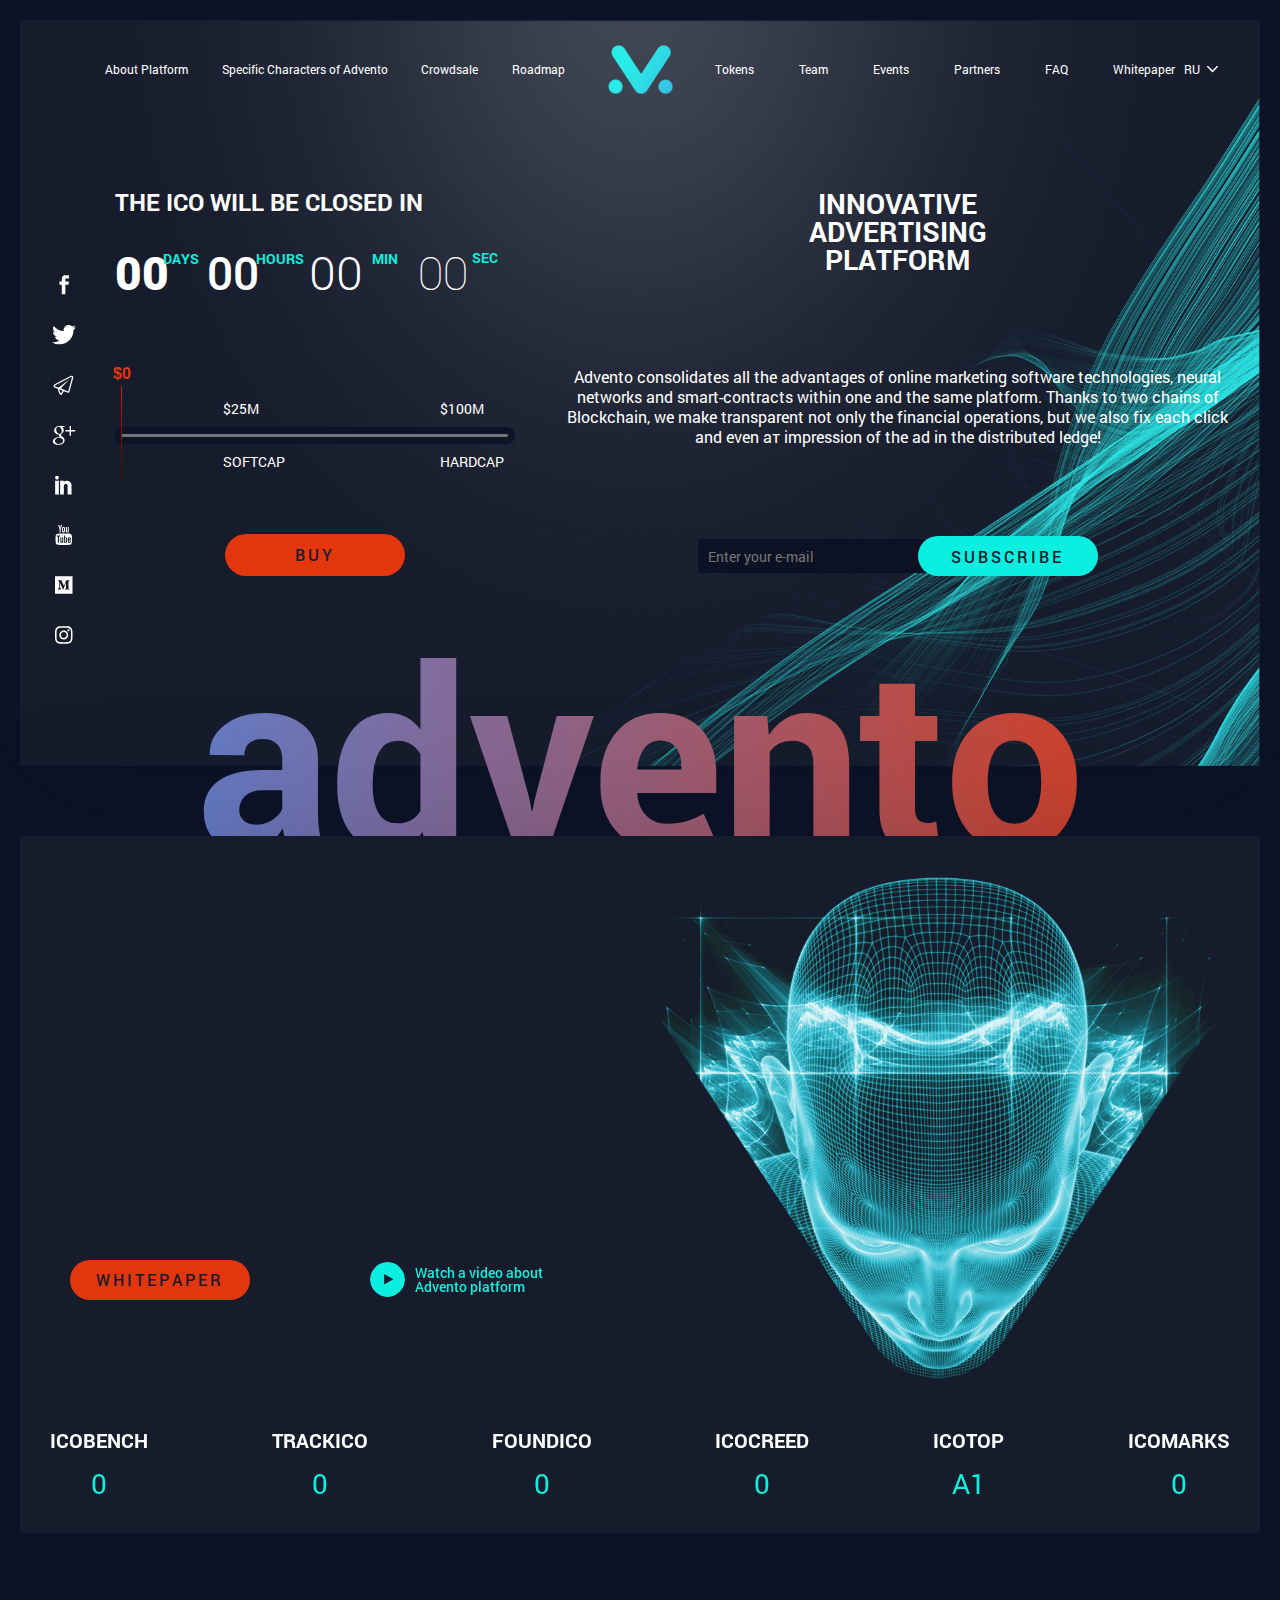
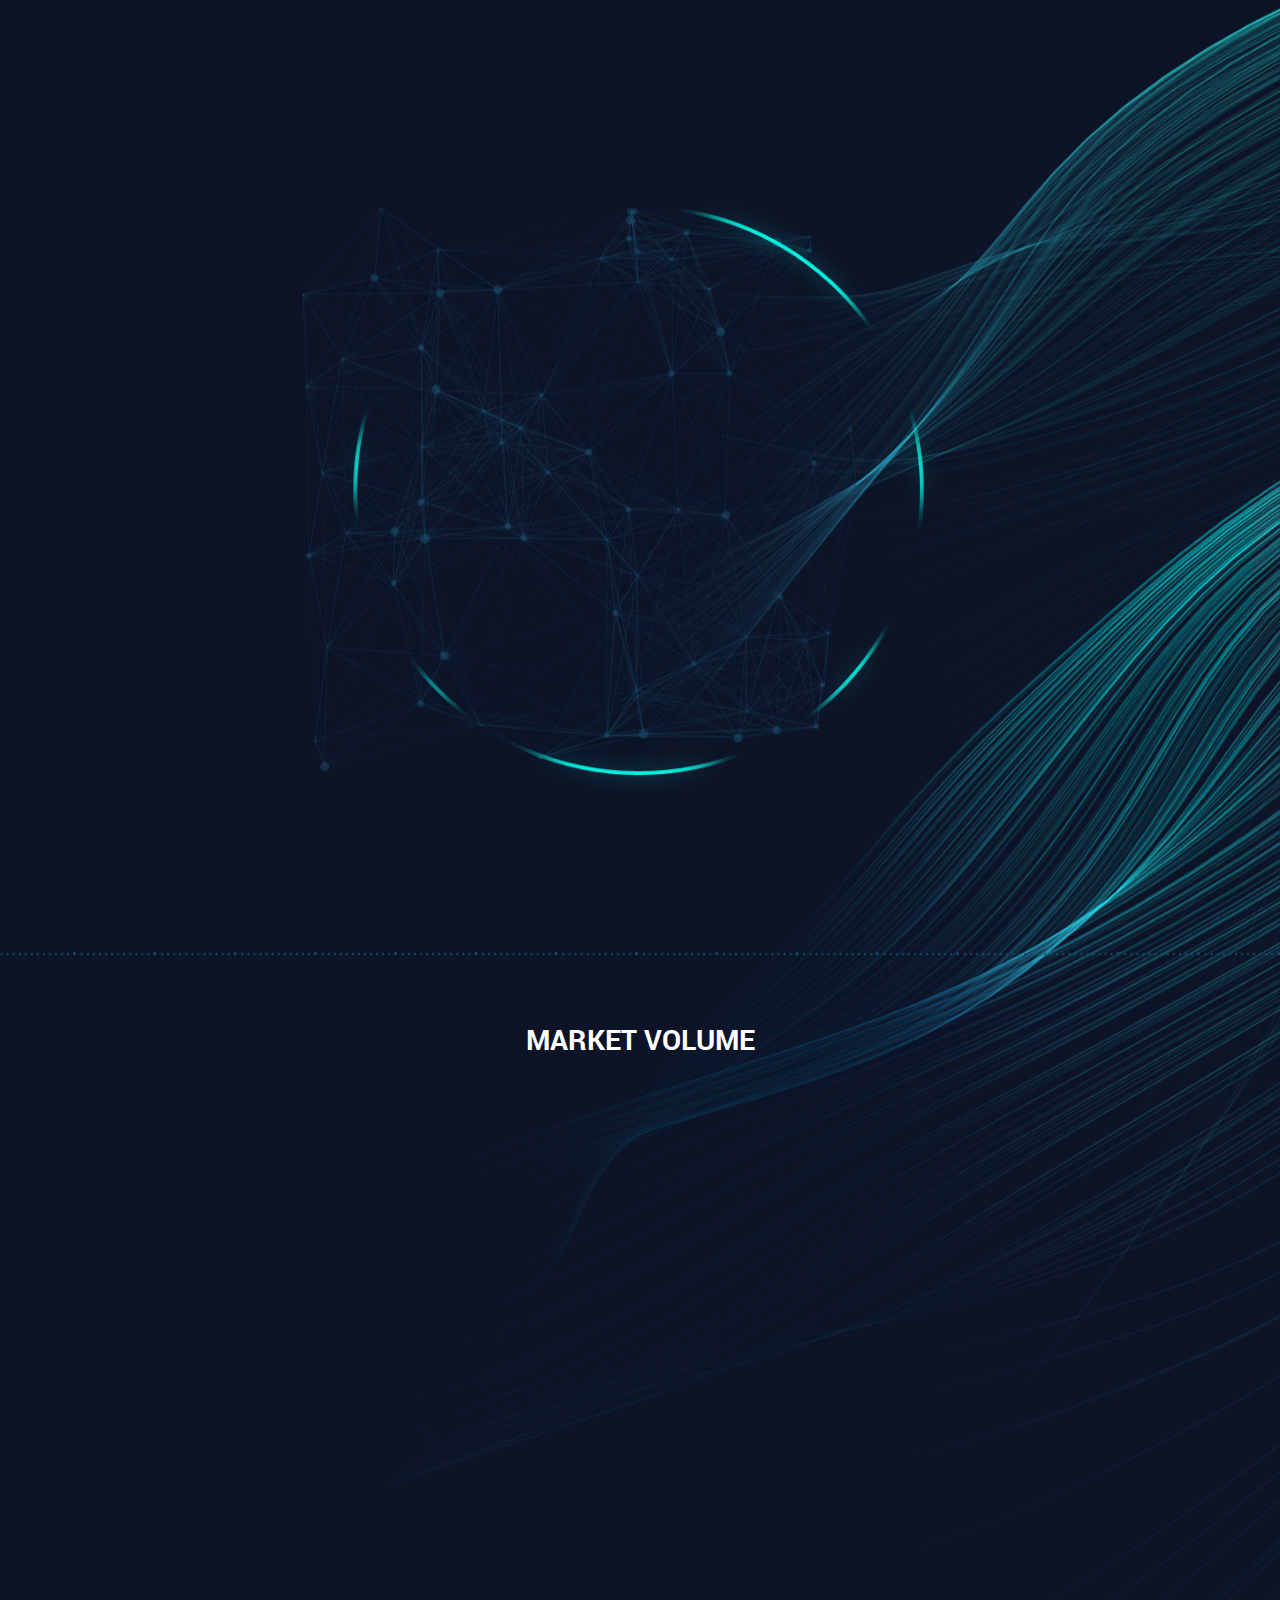
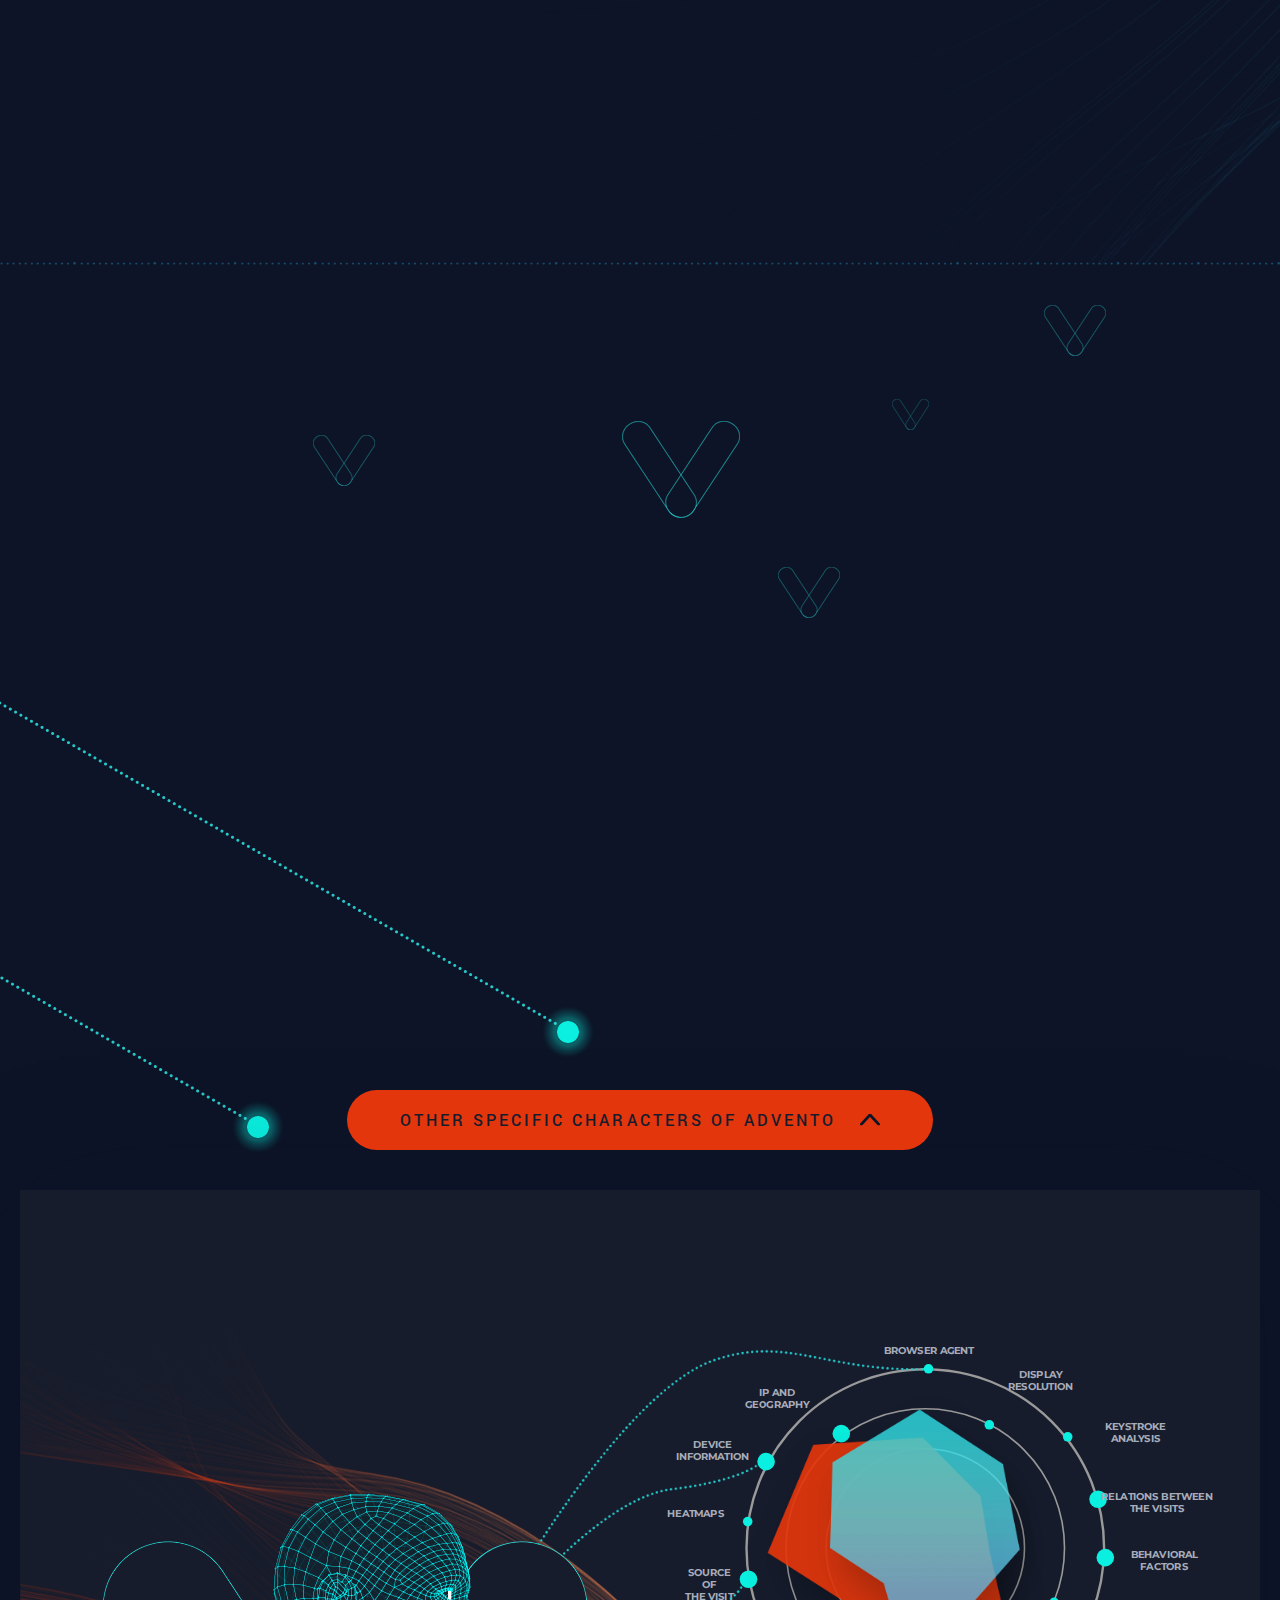
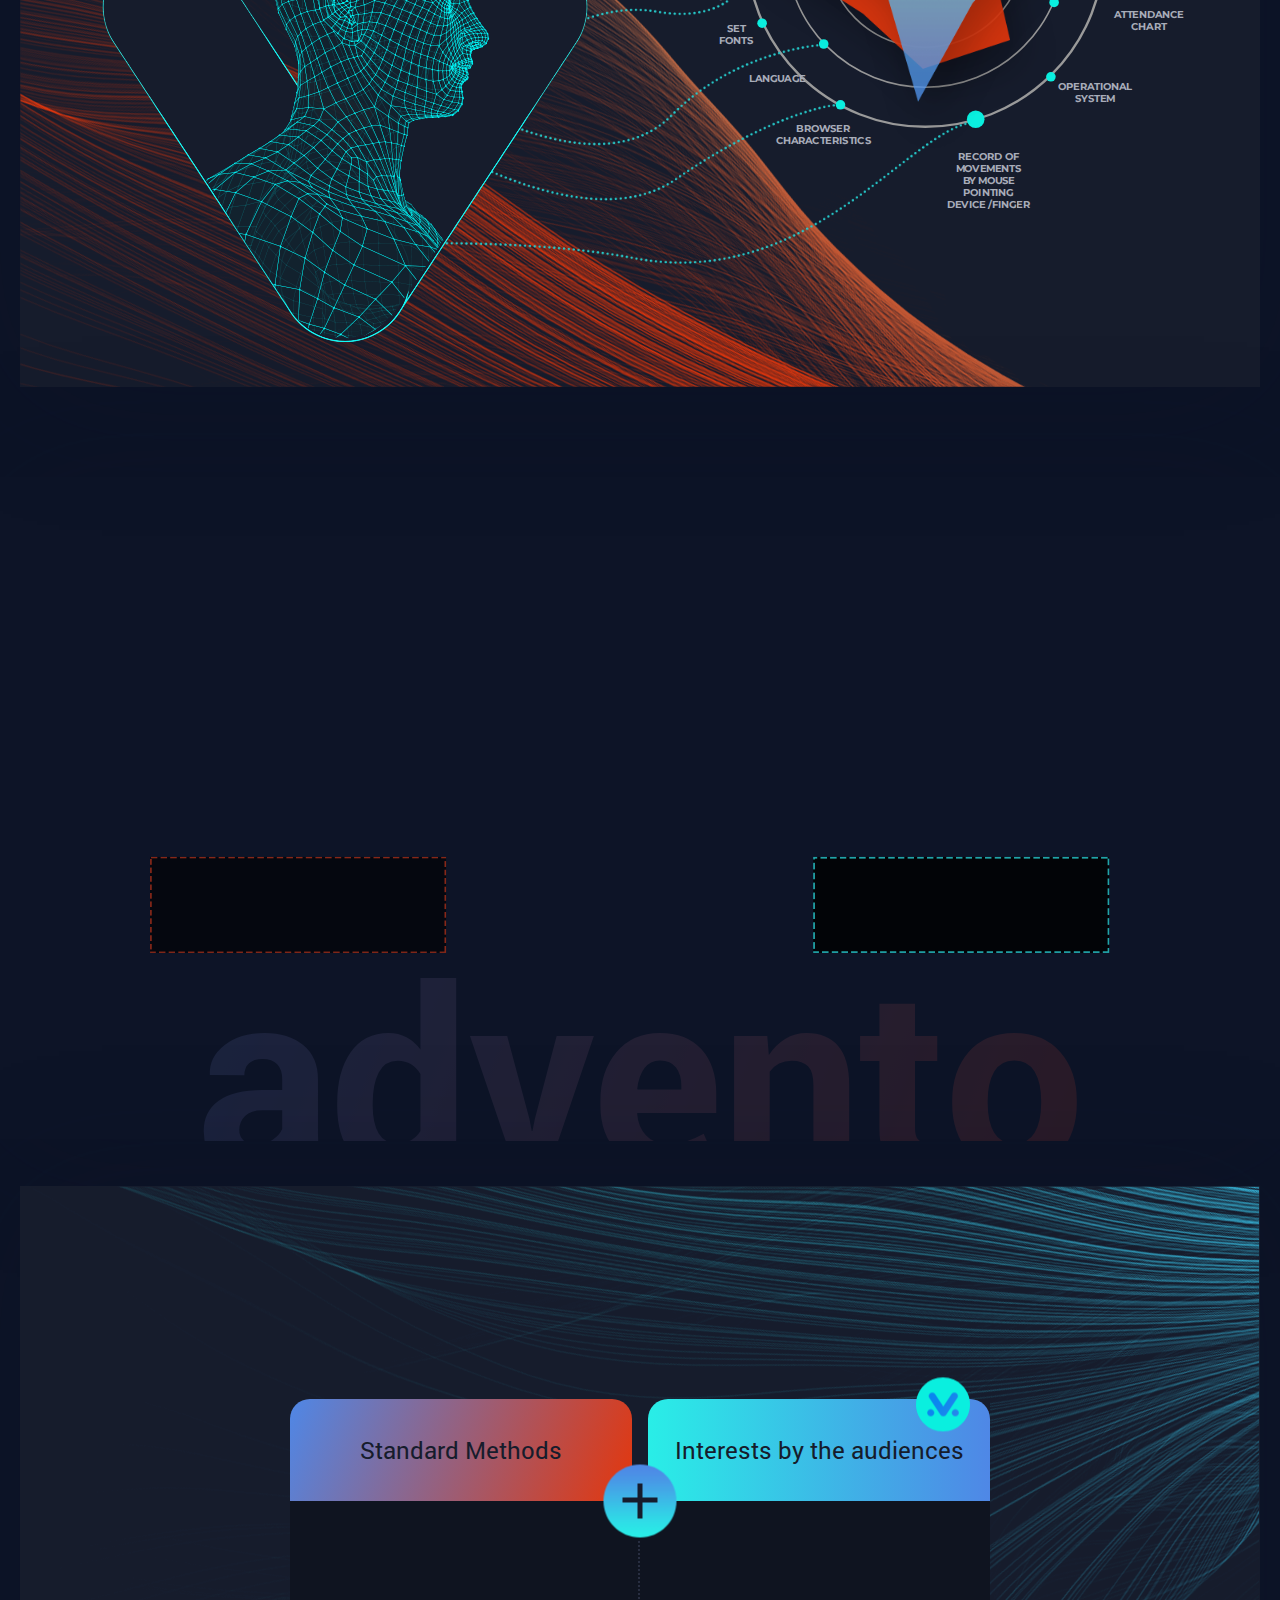
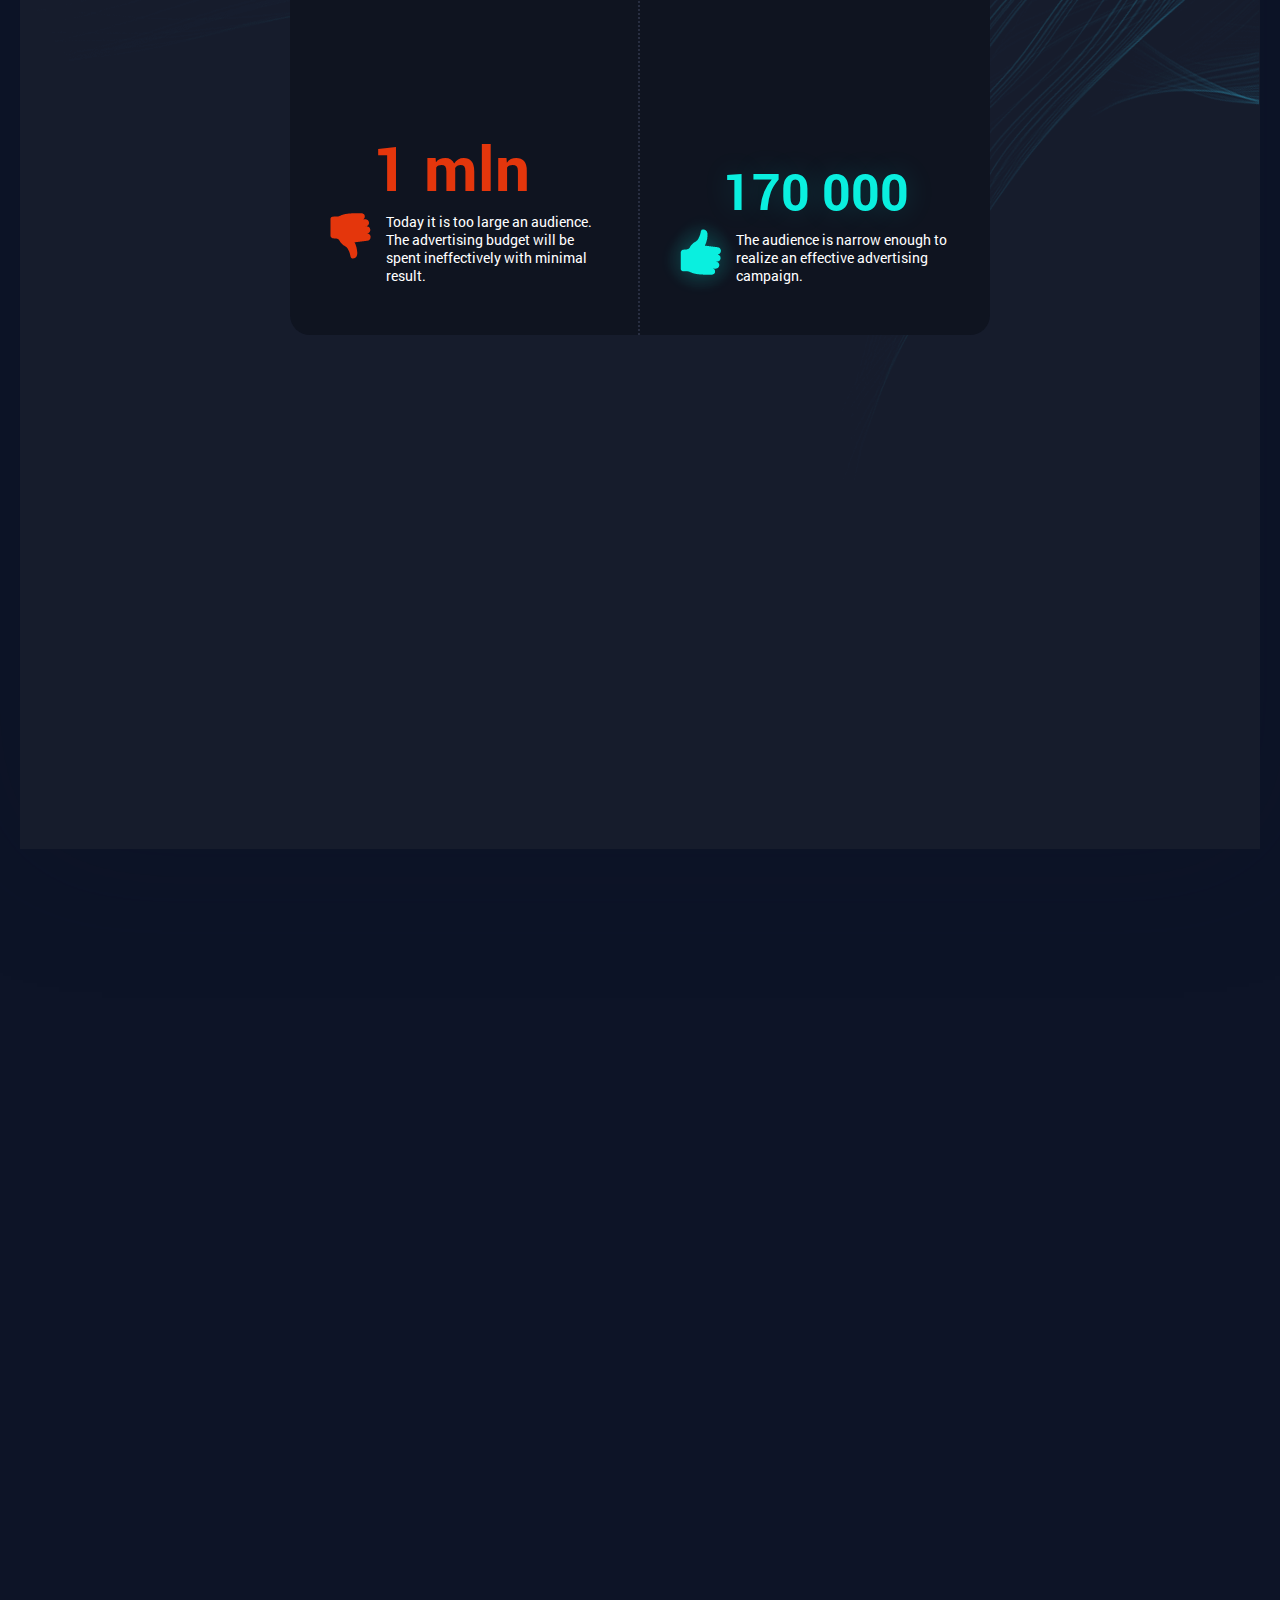
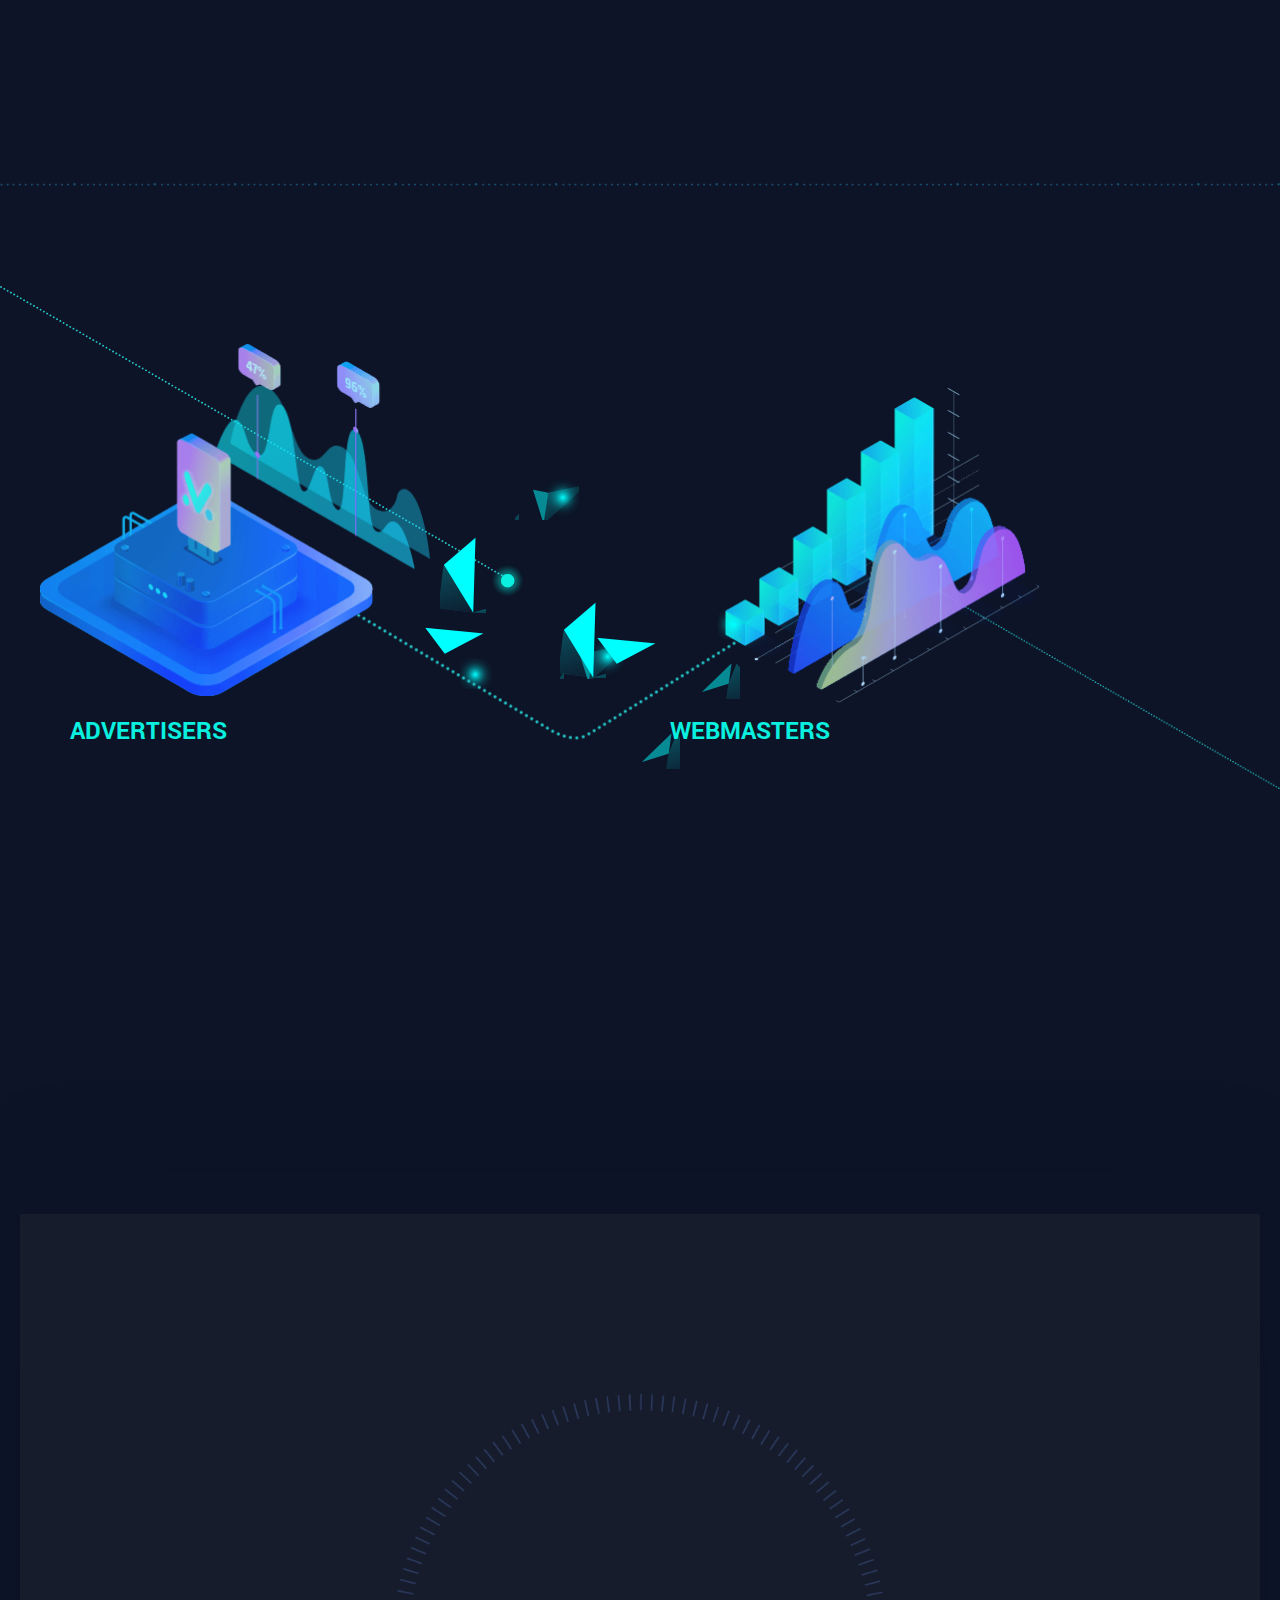
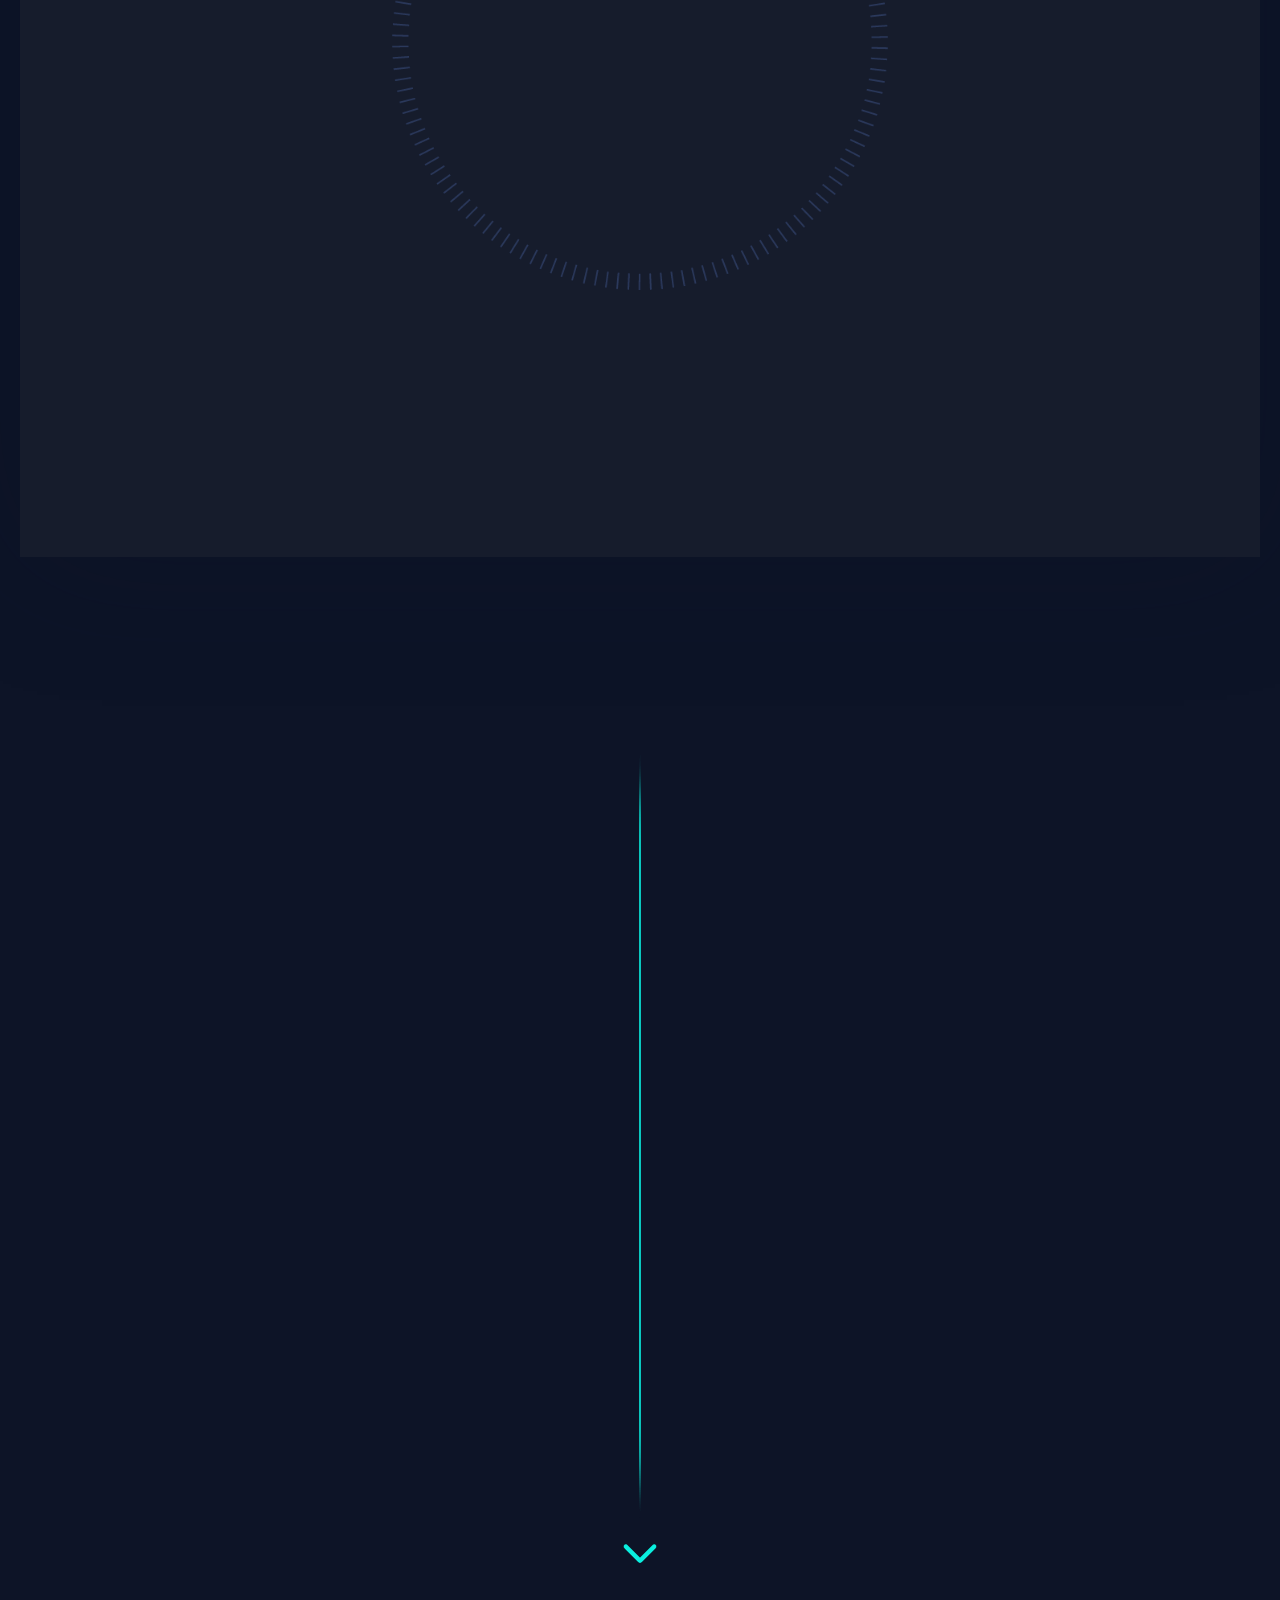
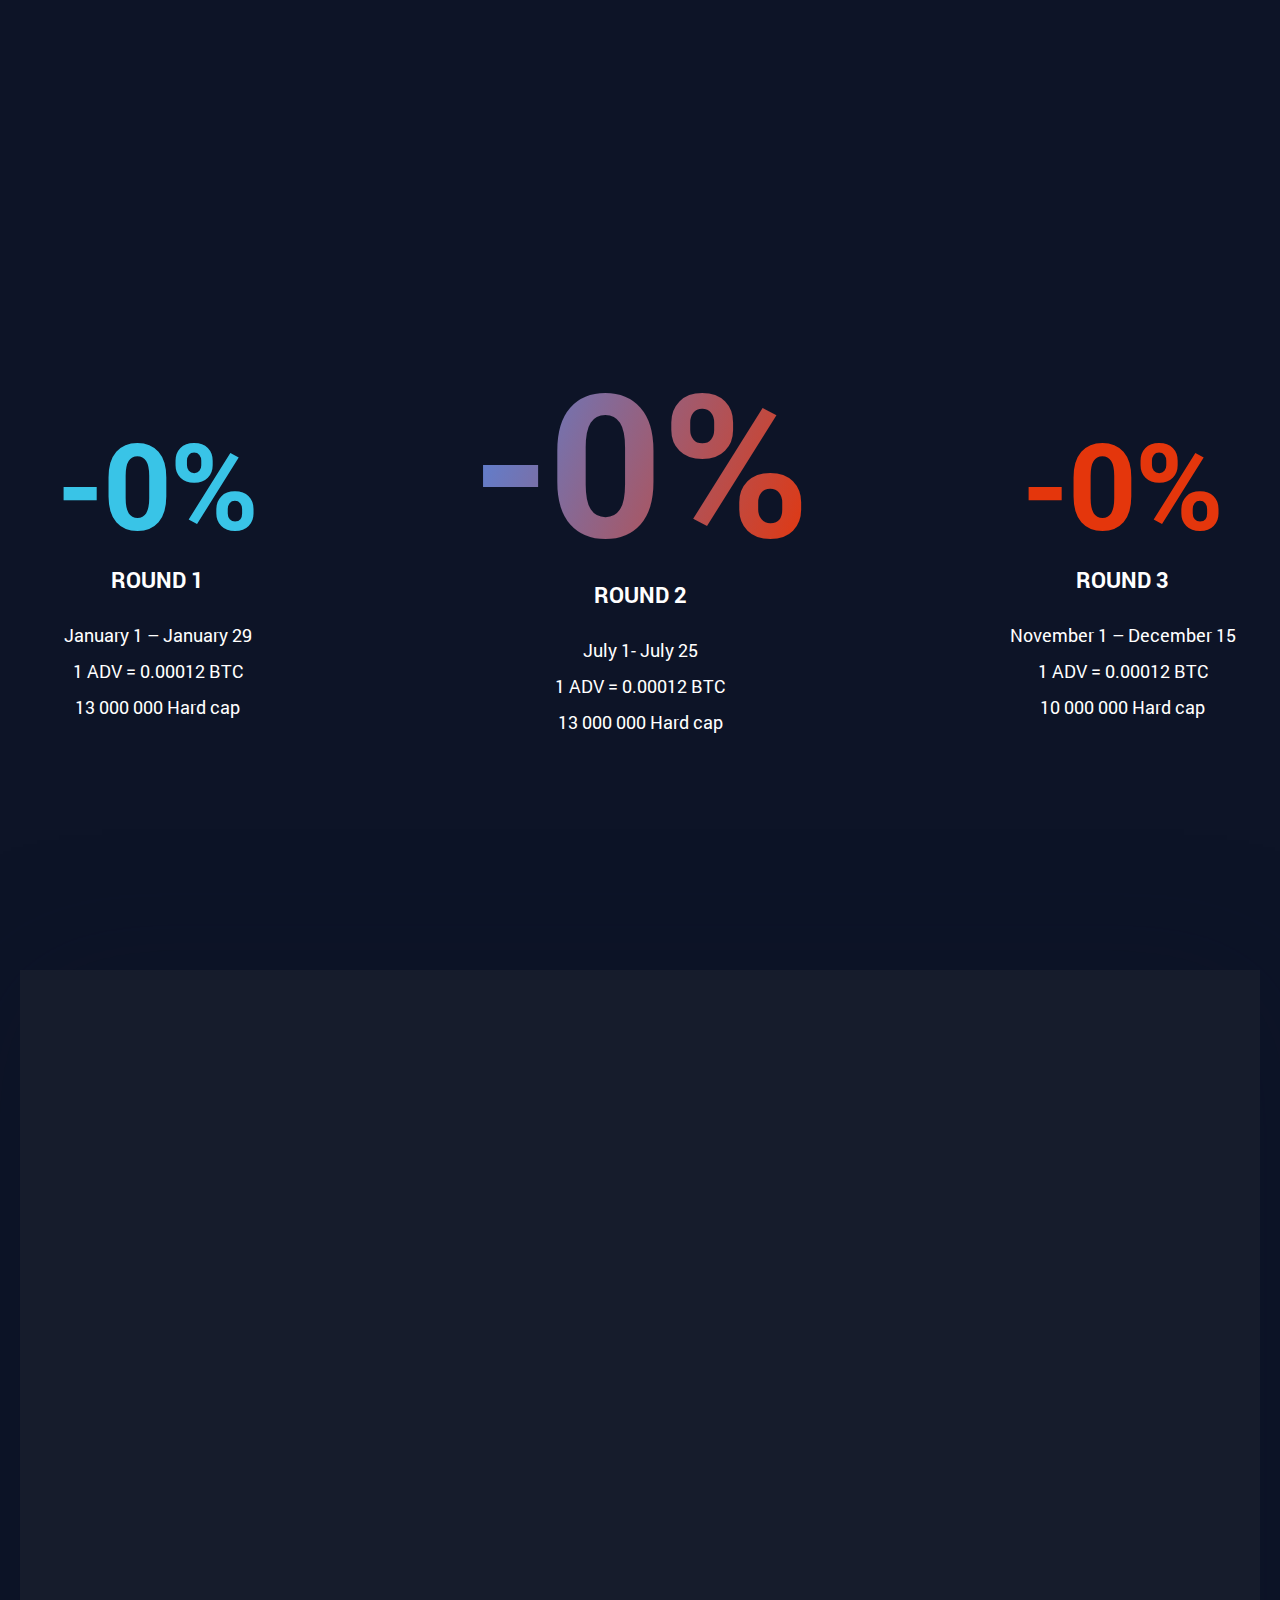
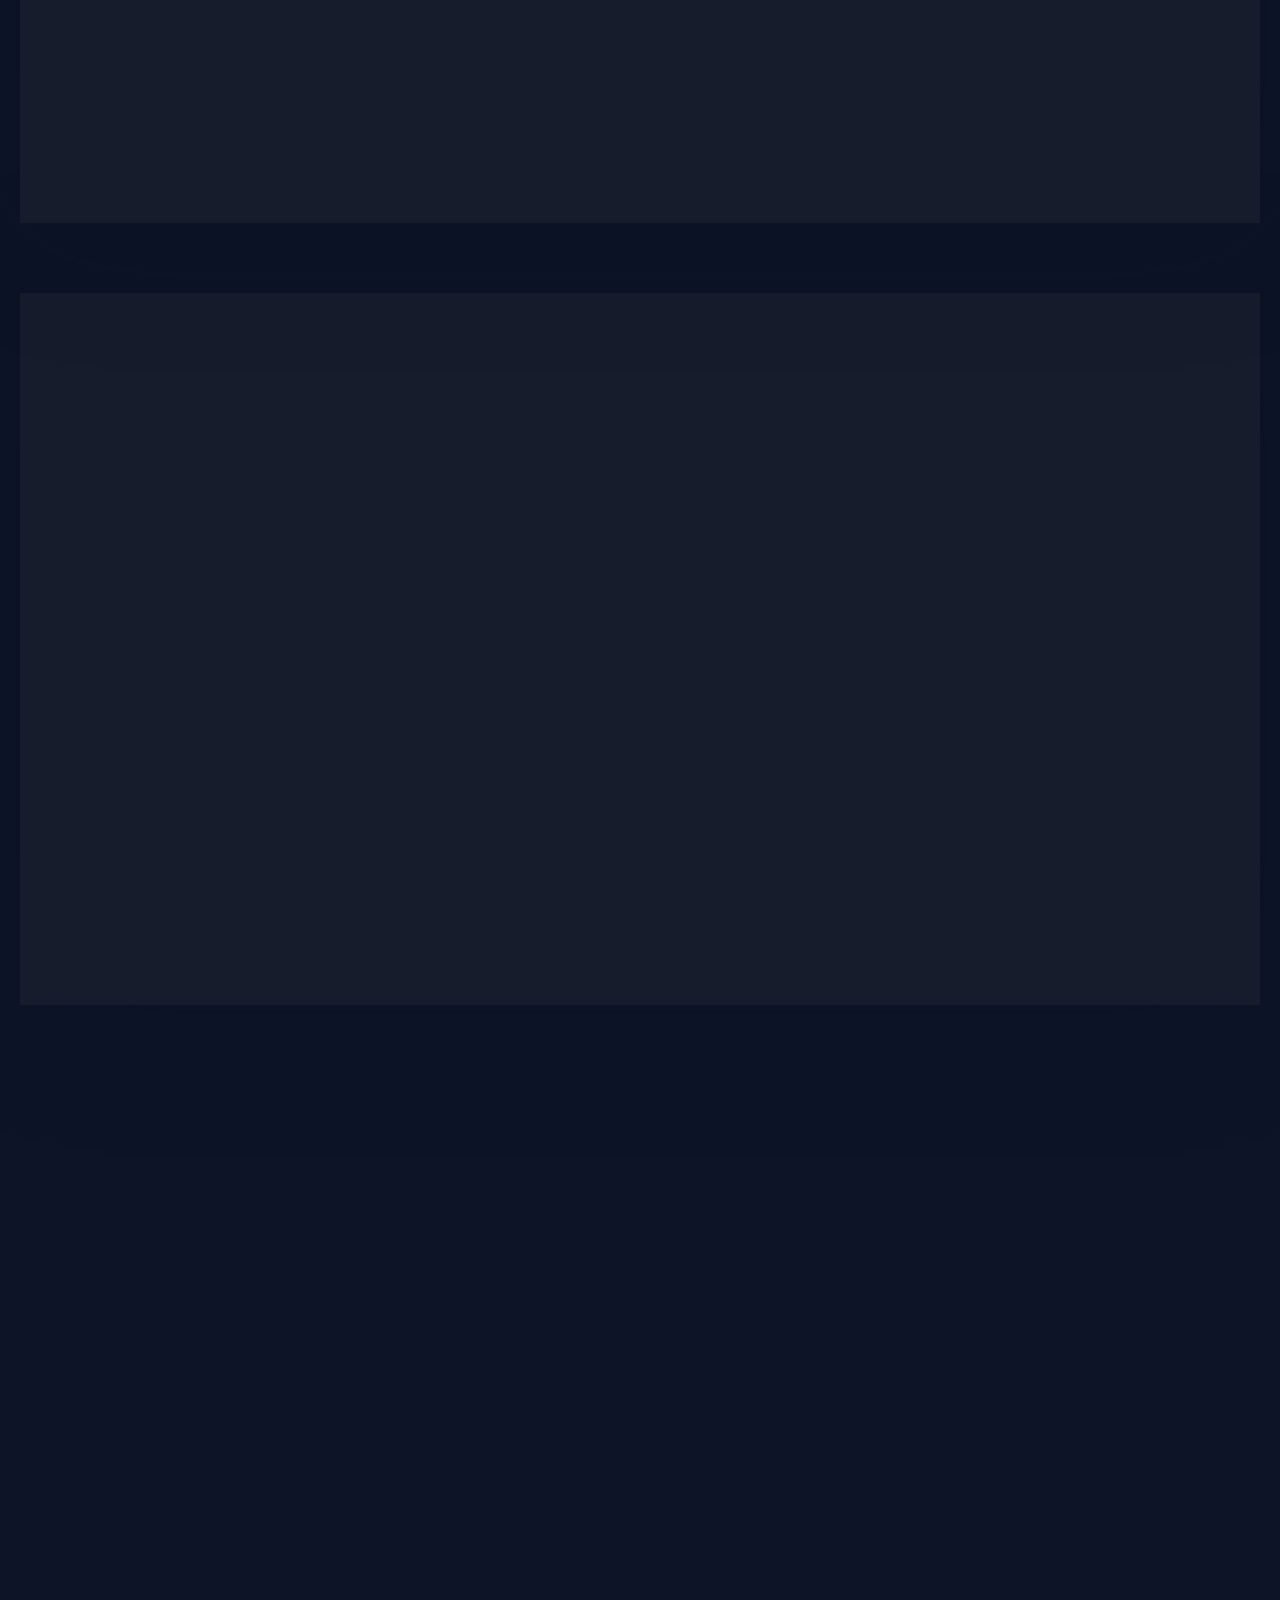
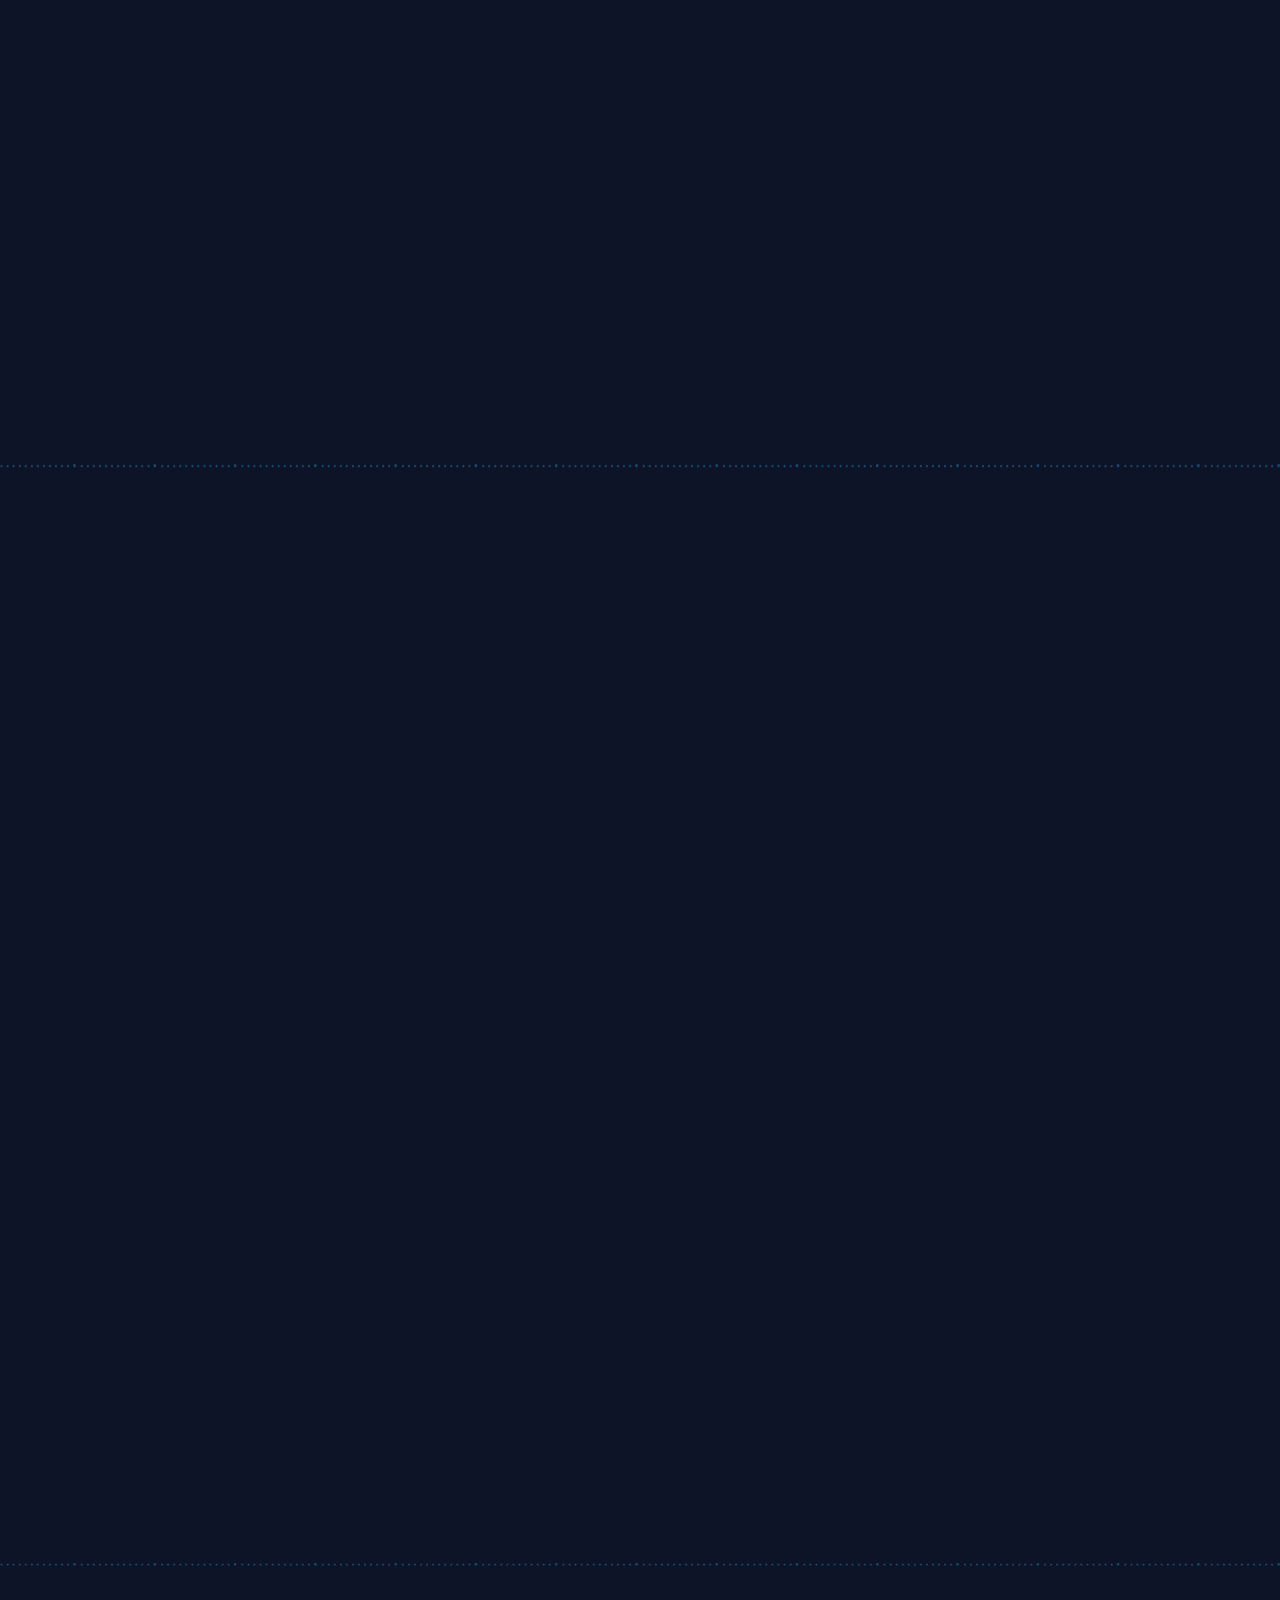
==== commit 5a7755d0: "sent confirmation with disabled scripts email validation" ====
--- a/index2.html
+++ b/index2.html
@@ -143,8 +143,8 @@
 						<div class="ico_platform__wrapper--right">
 							<span class="title wow fadeIn" data-wow-duration="0.75s" data-wow-delay="s">Innovative<br>Advertising<br>Platform</span>
 							<p class="wow fadeIn" data-wow-duration="0.75s" data-wow-delay="0.2s">Advento consolidates all the advantages of online marketing software technologies, neural networks and smart-contracts within one and the same platform. Thanks to two chains of Blockchain, we make transparent not only the financial operations, but we also fix each click and even aт impression of the ad in the distributed ledge!</p>
-							<form action="" id="form1">
-								<input type="email" placeholder="Enter your e-mail">
+							<form action="mail.php" id="subscription" method="post">
+								<input type="email" placeholder="Enter your e-mail" name="email">
 								<button type="submit" class="modal_link">Subscribe</button>
 							</form>
 						</div>
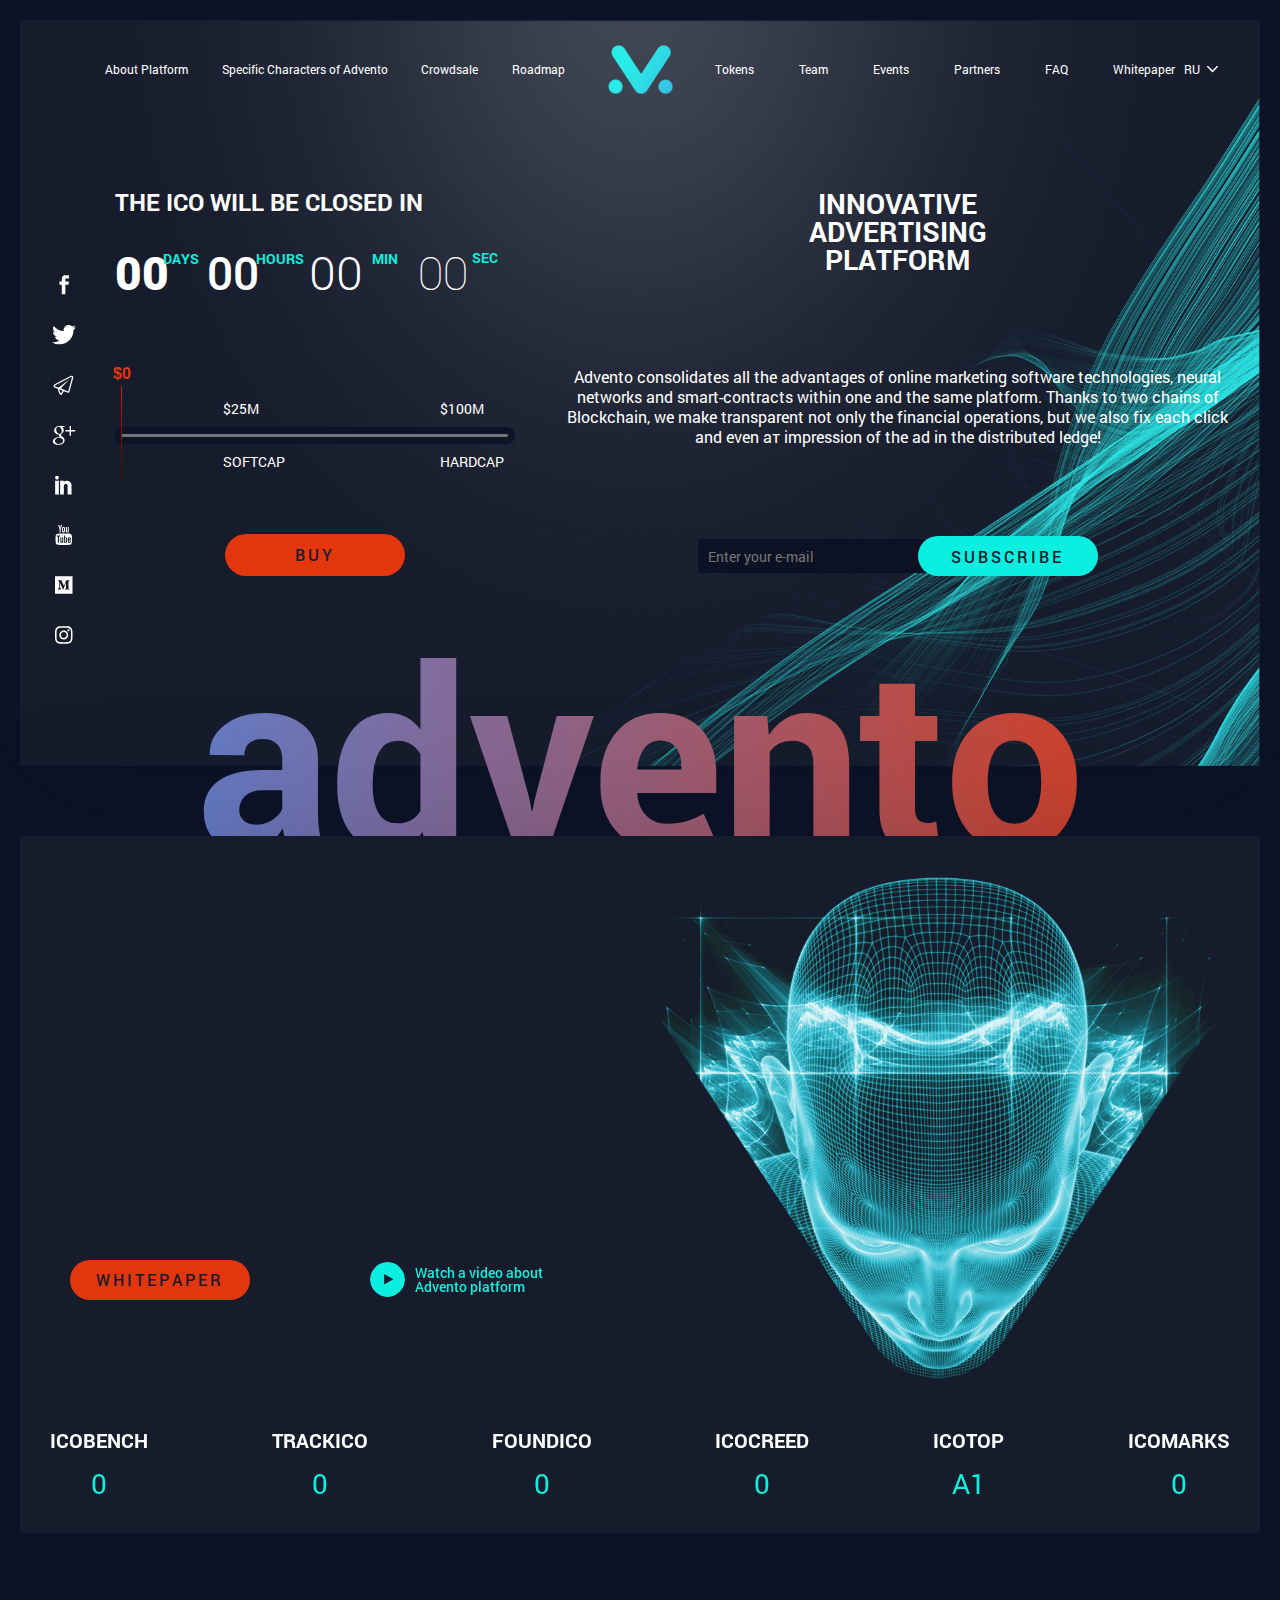
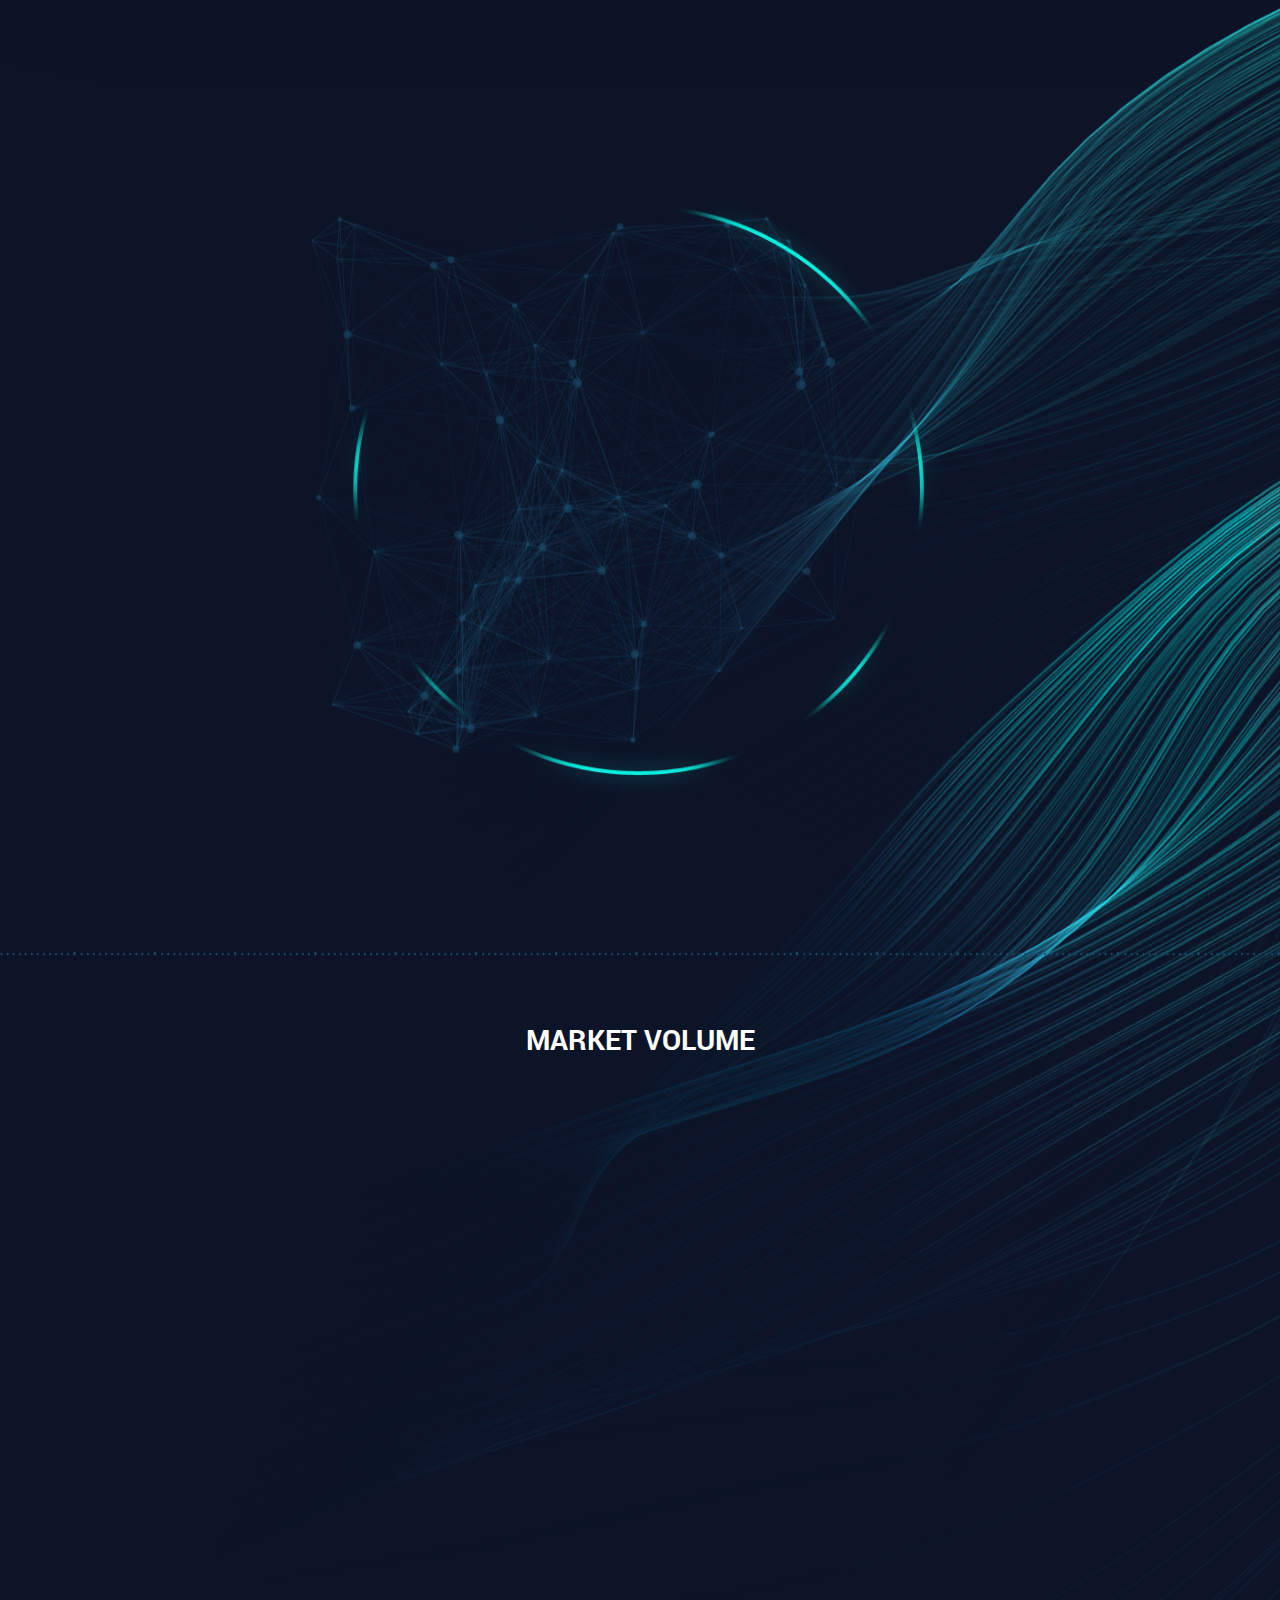
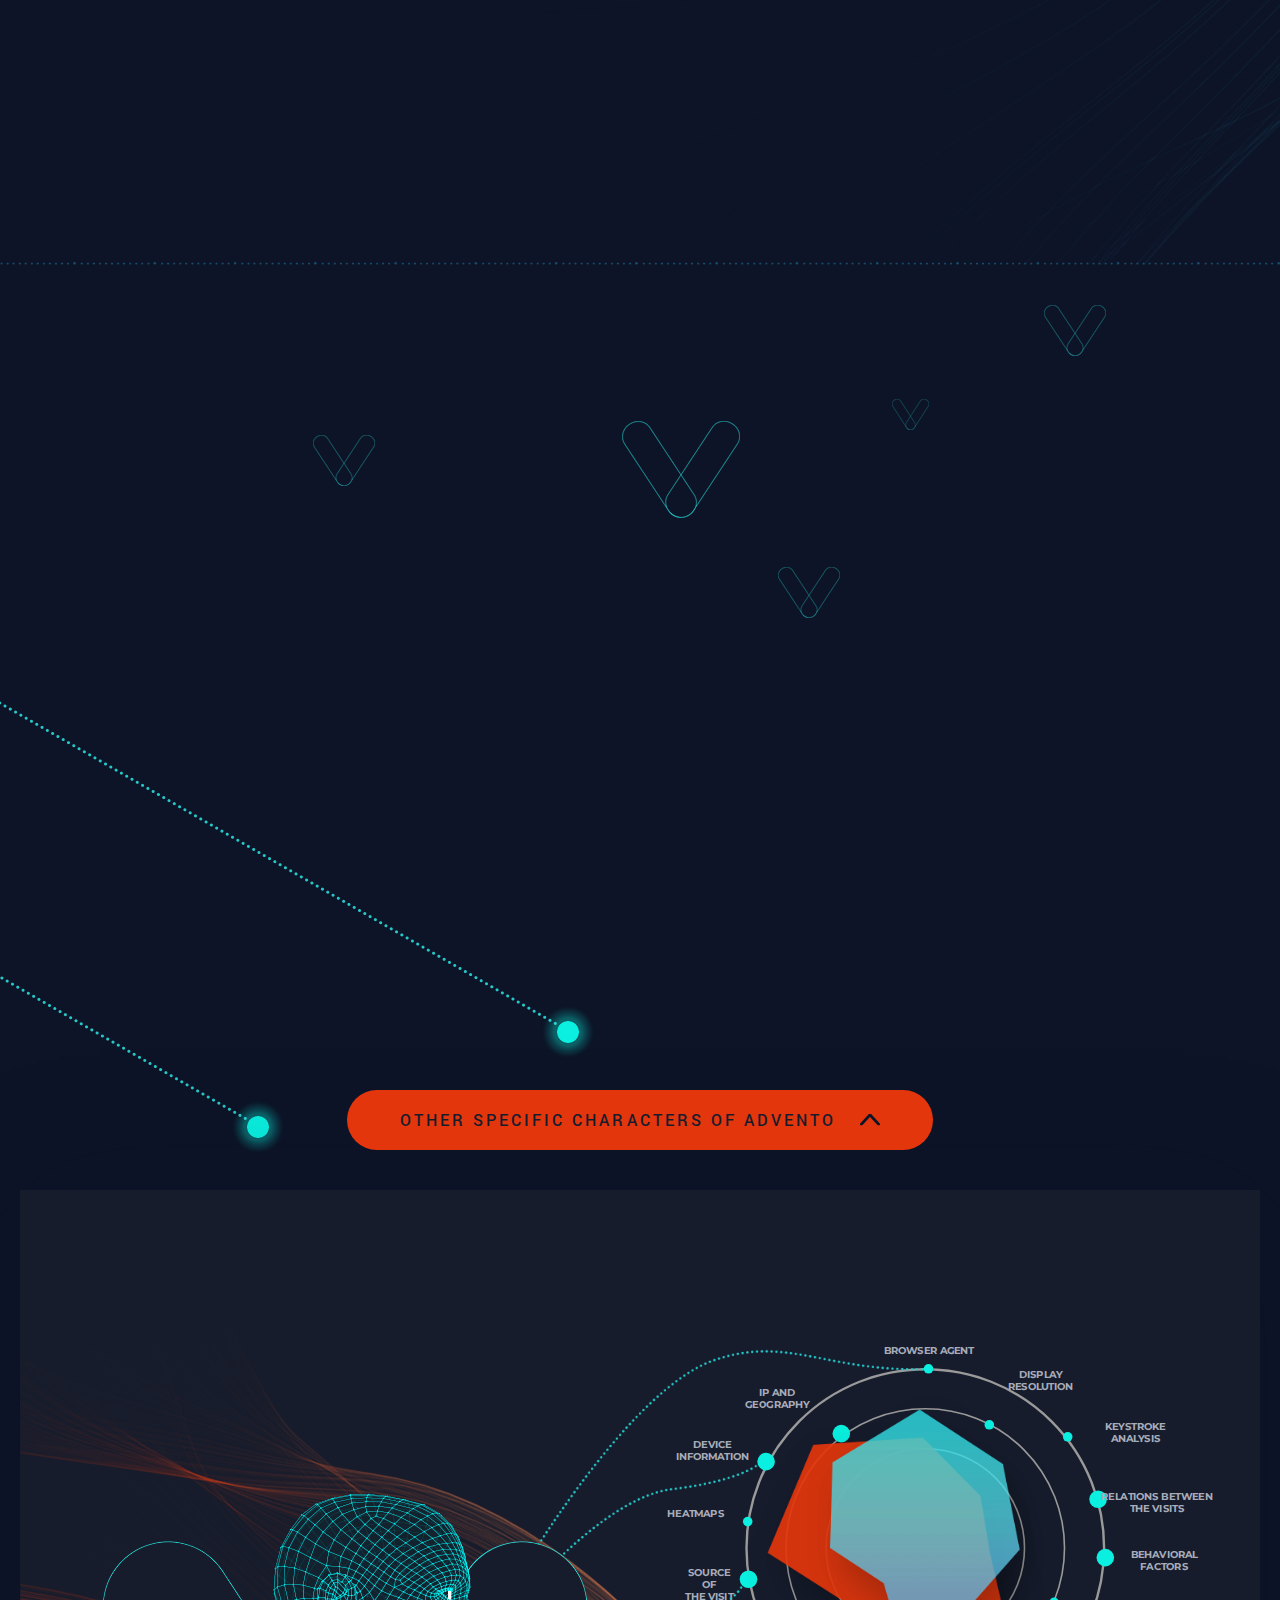
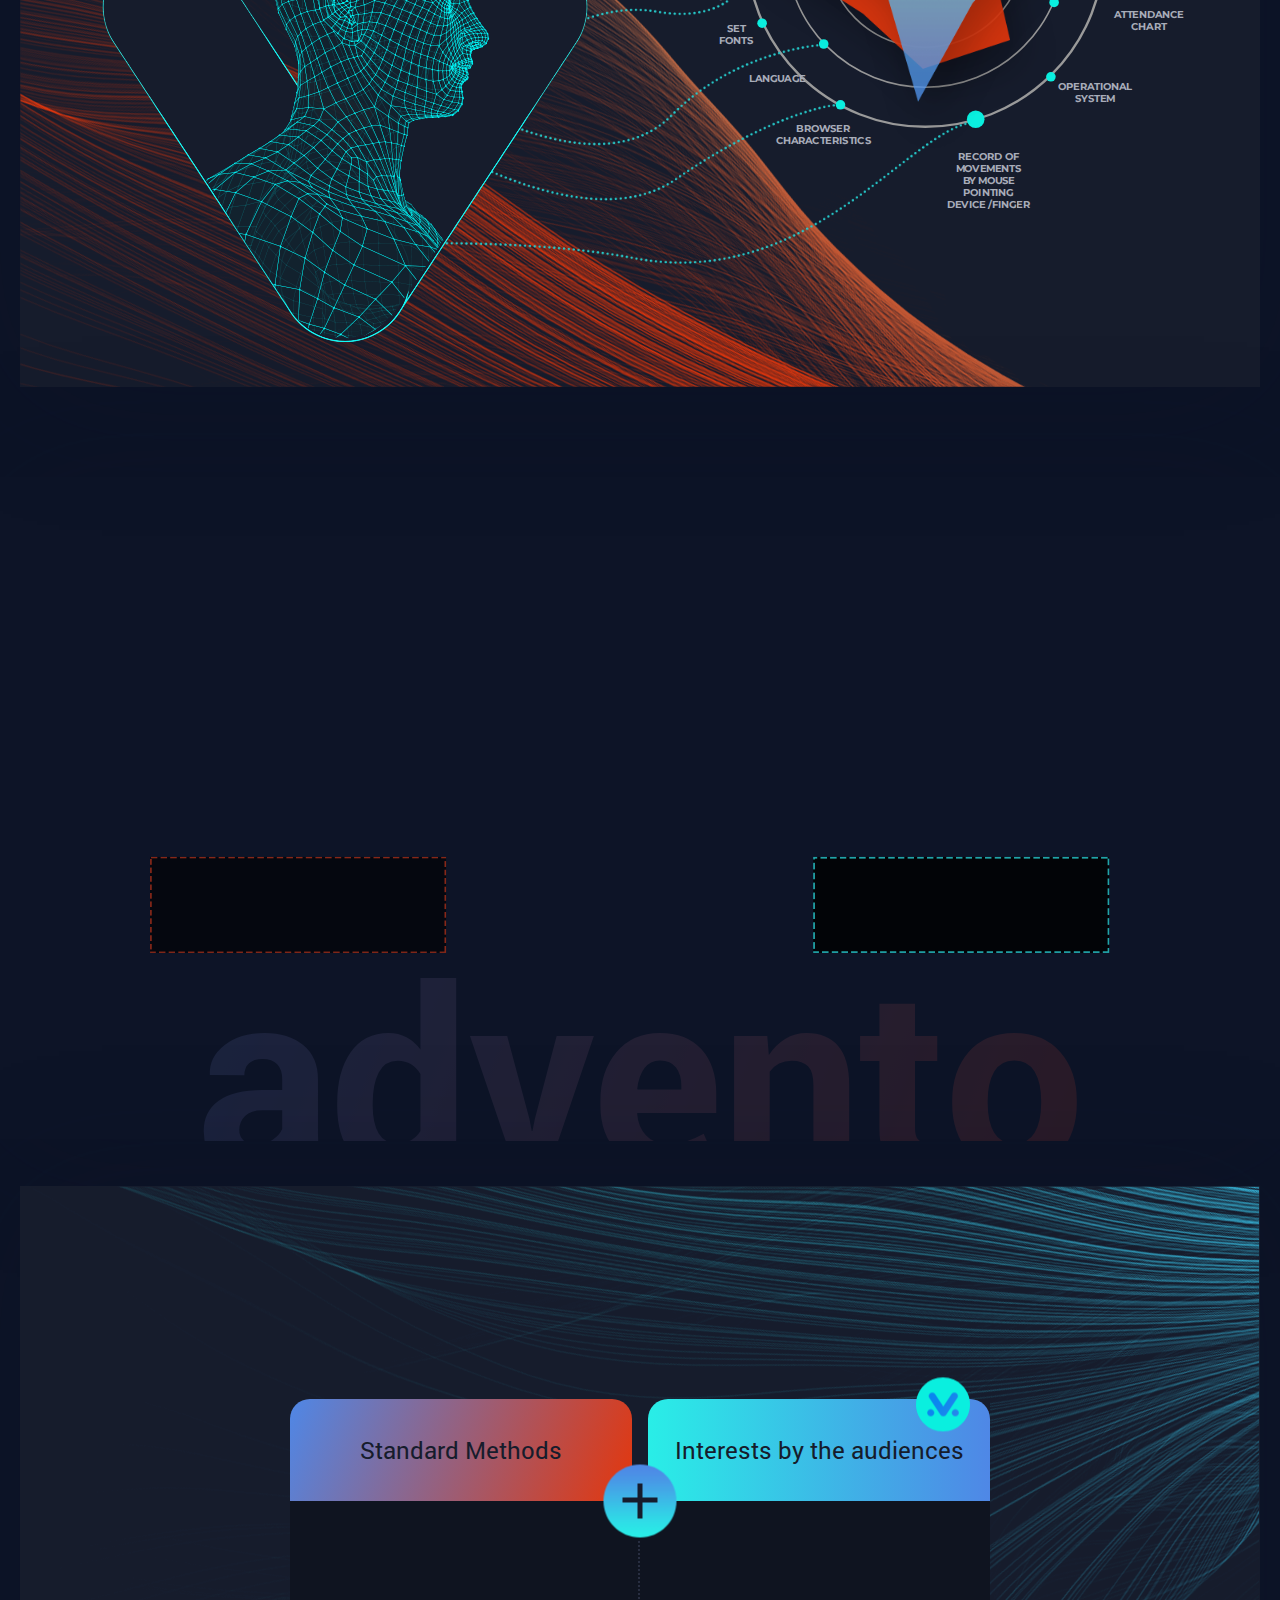
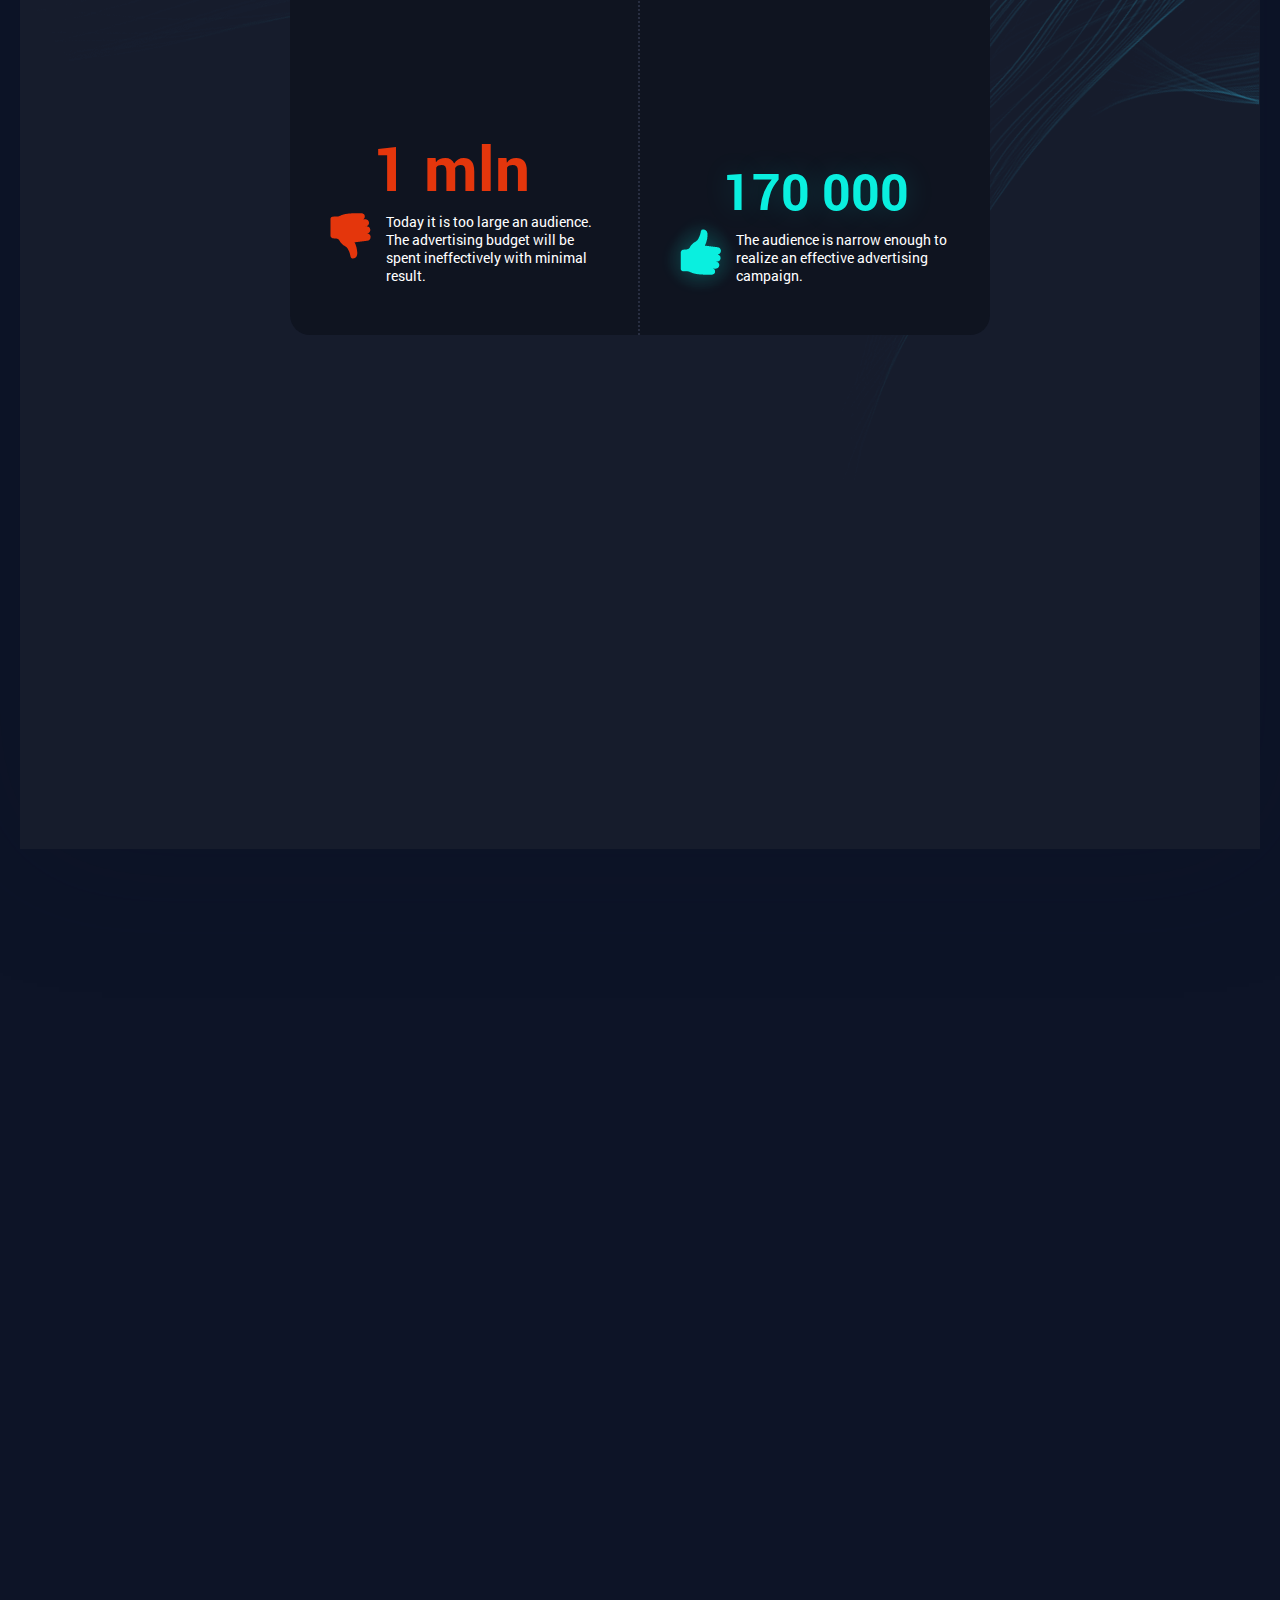
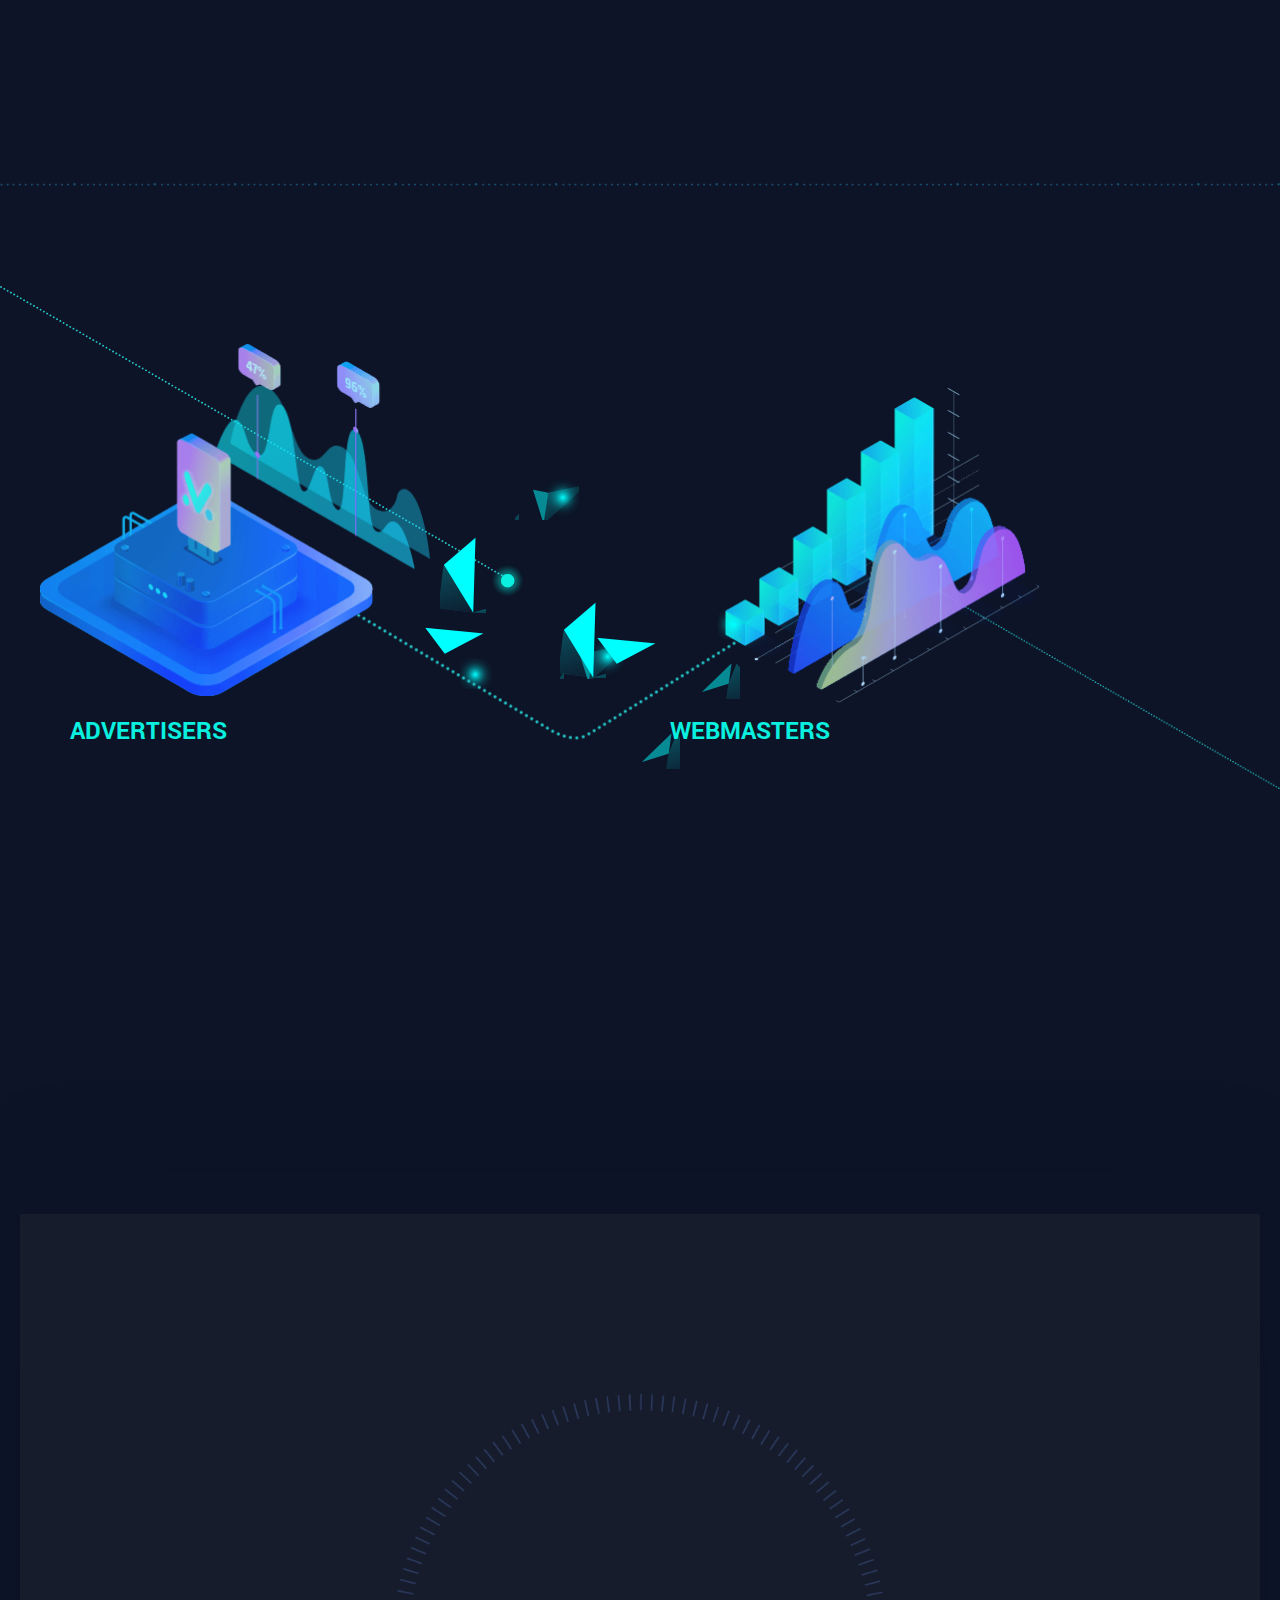
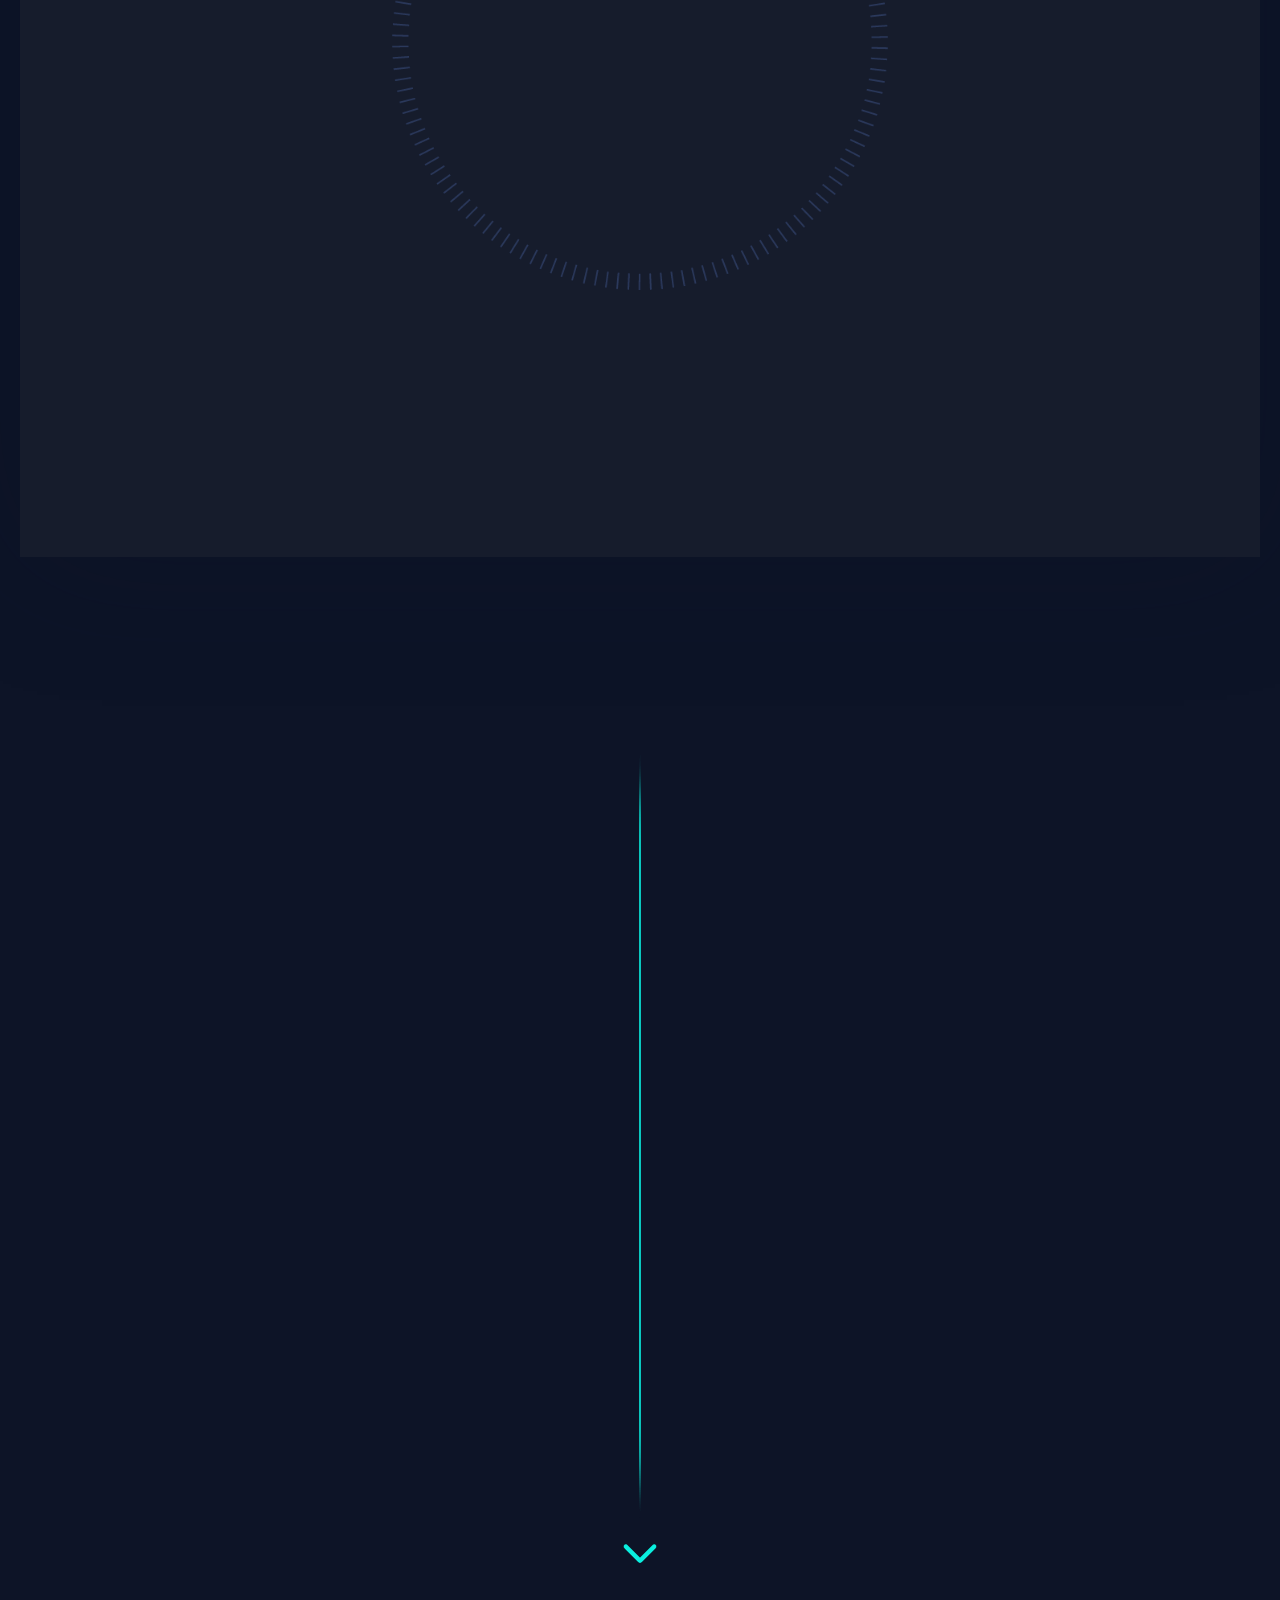
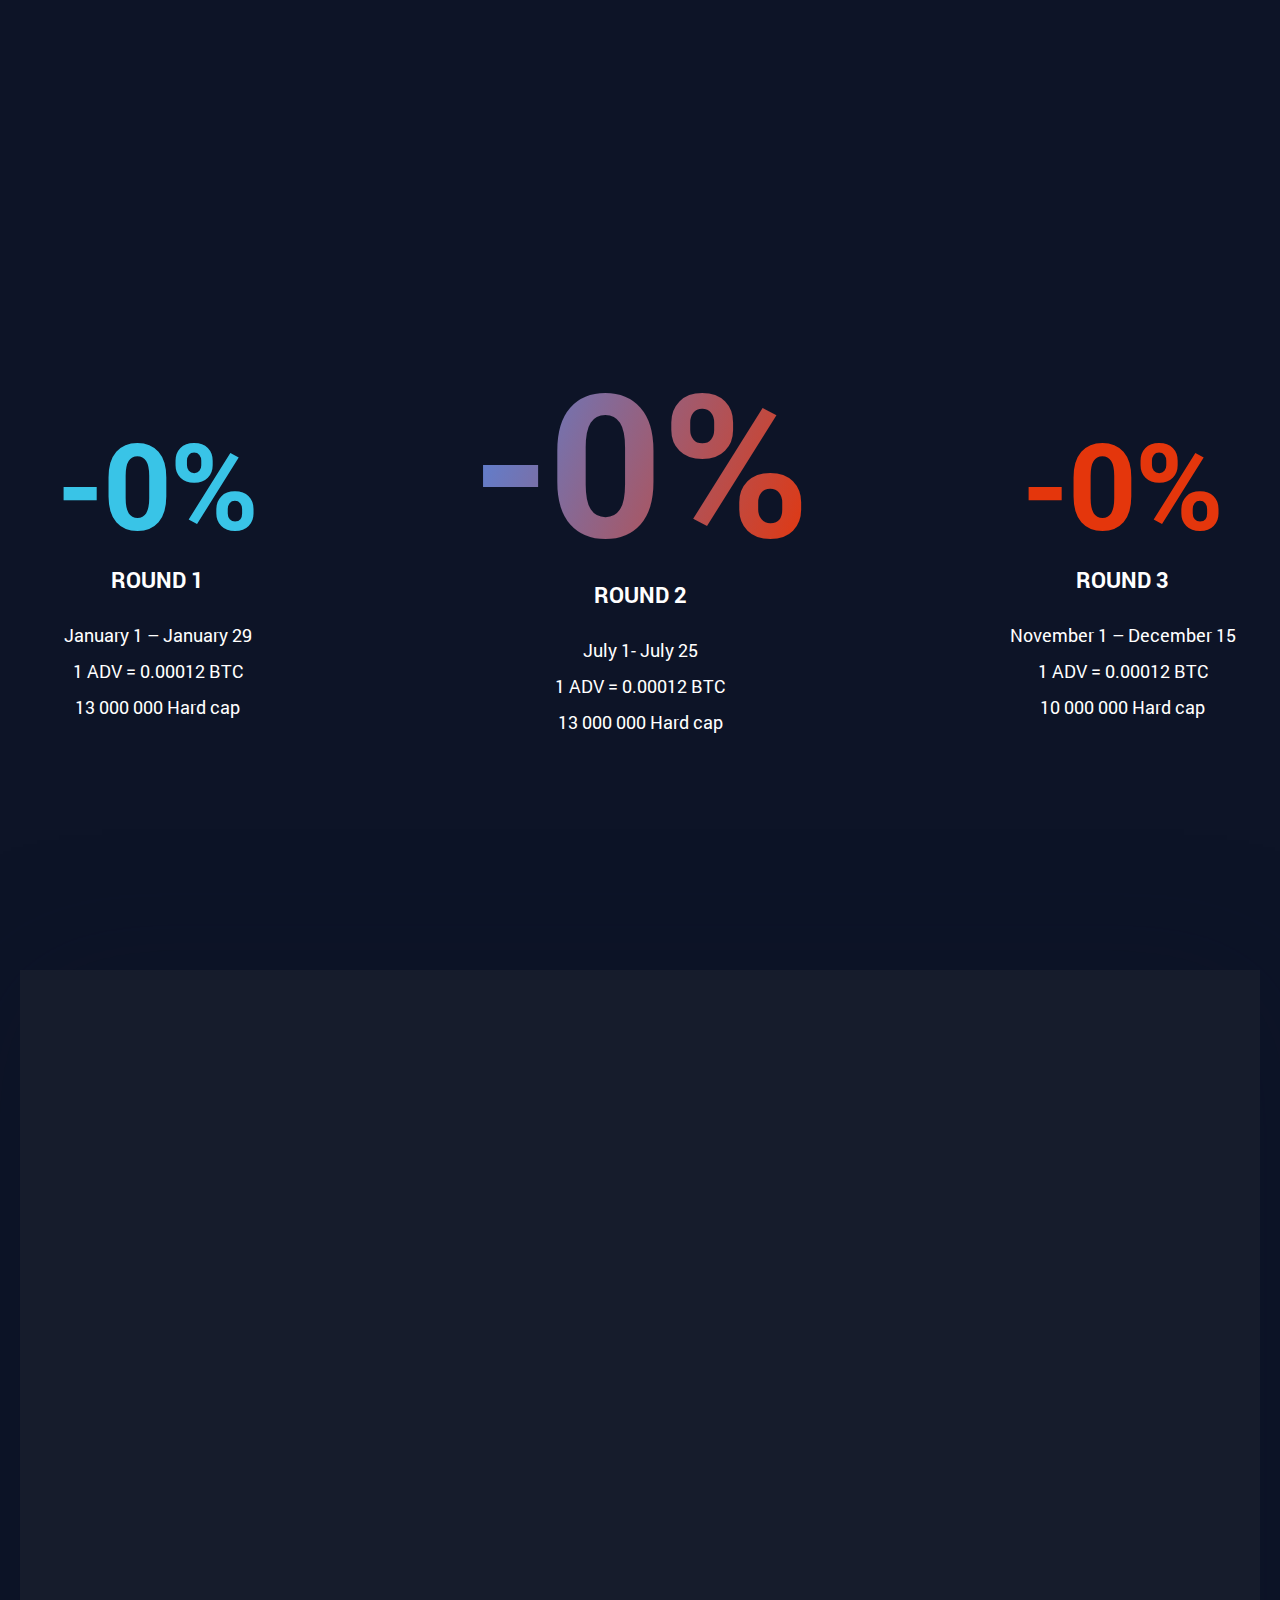
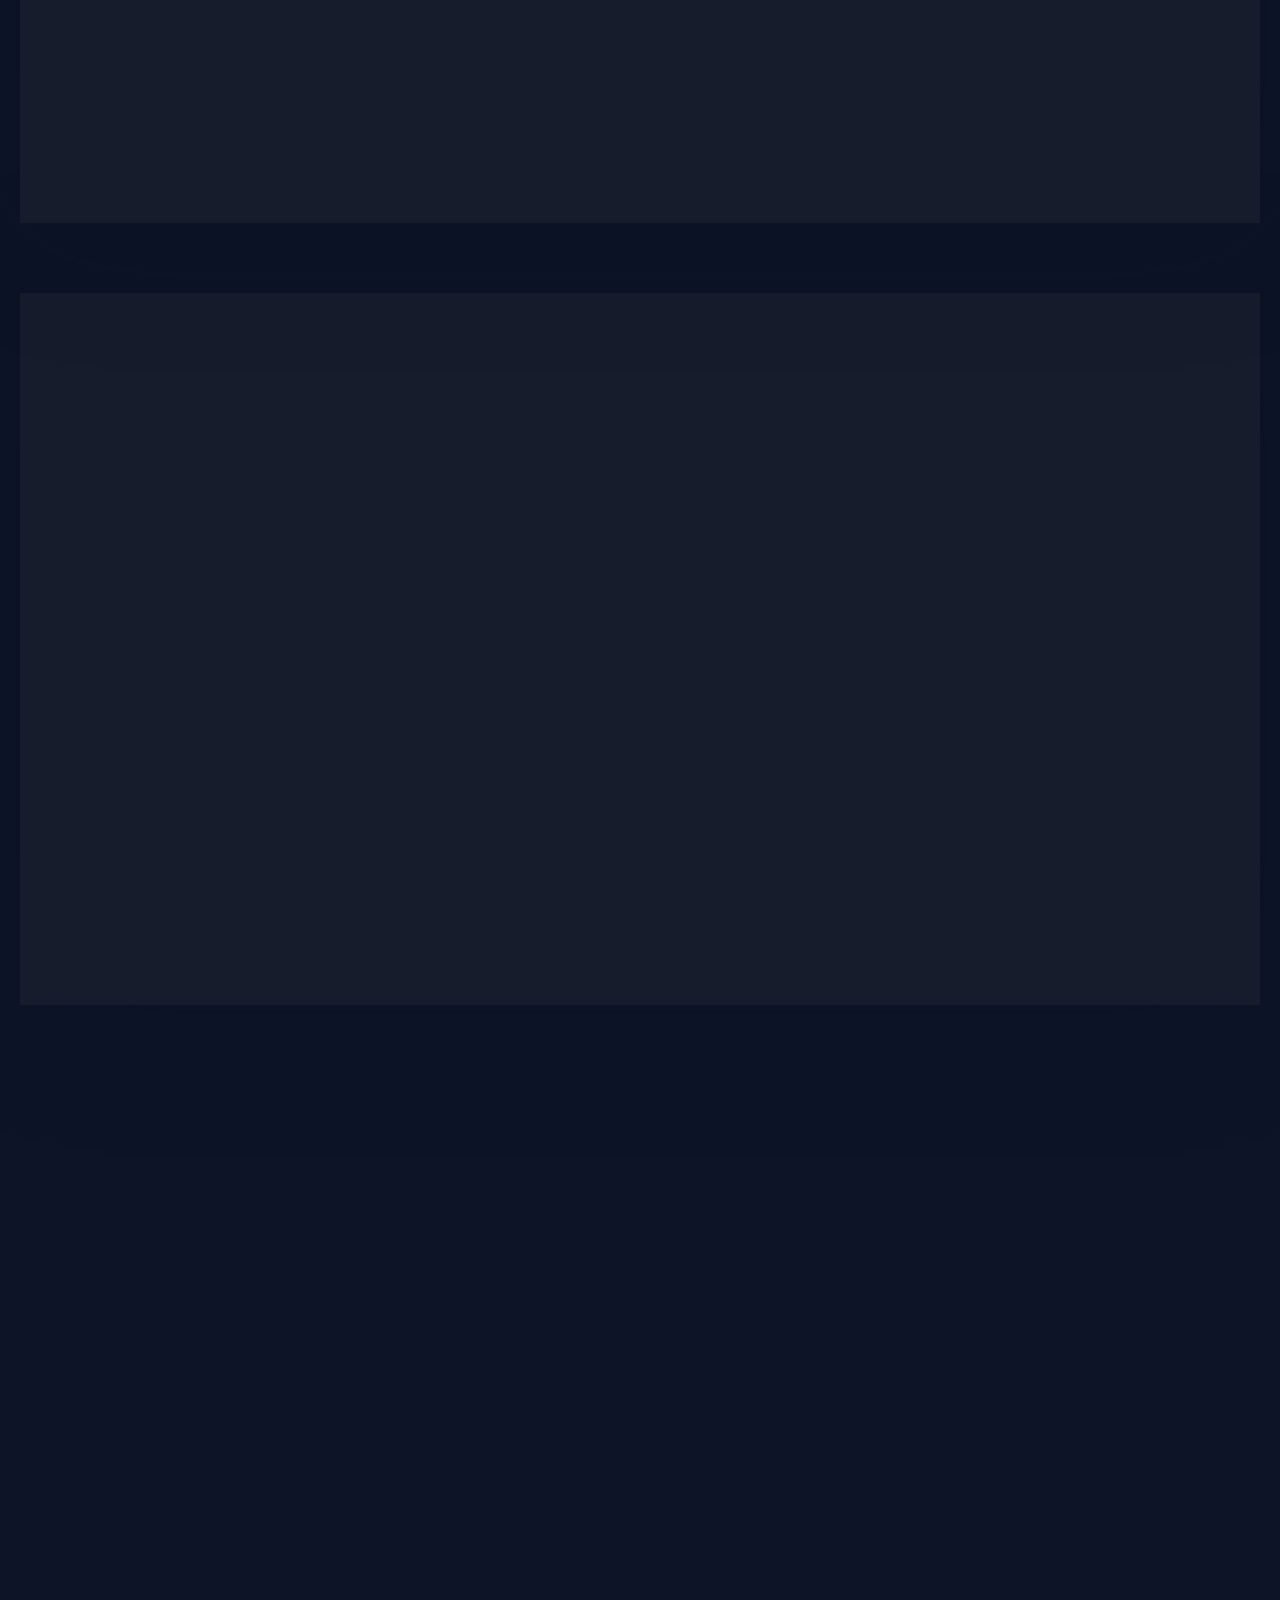
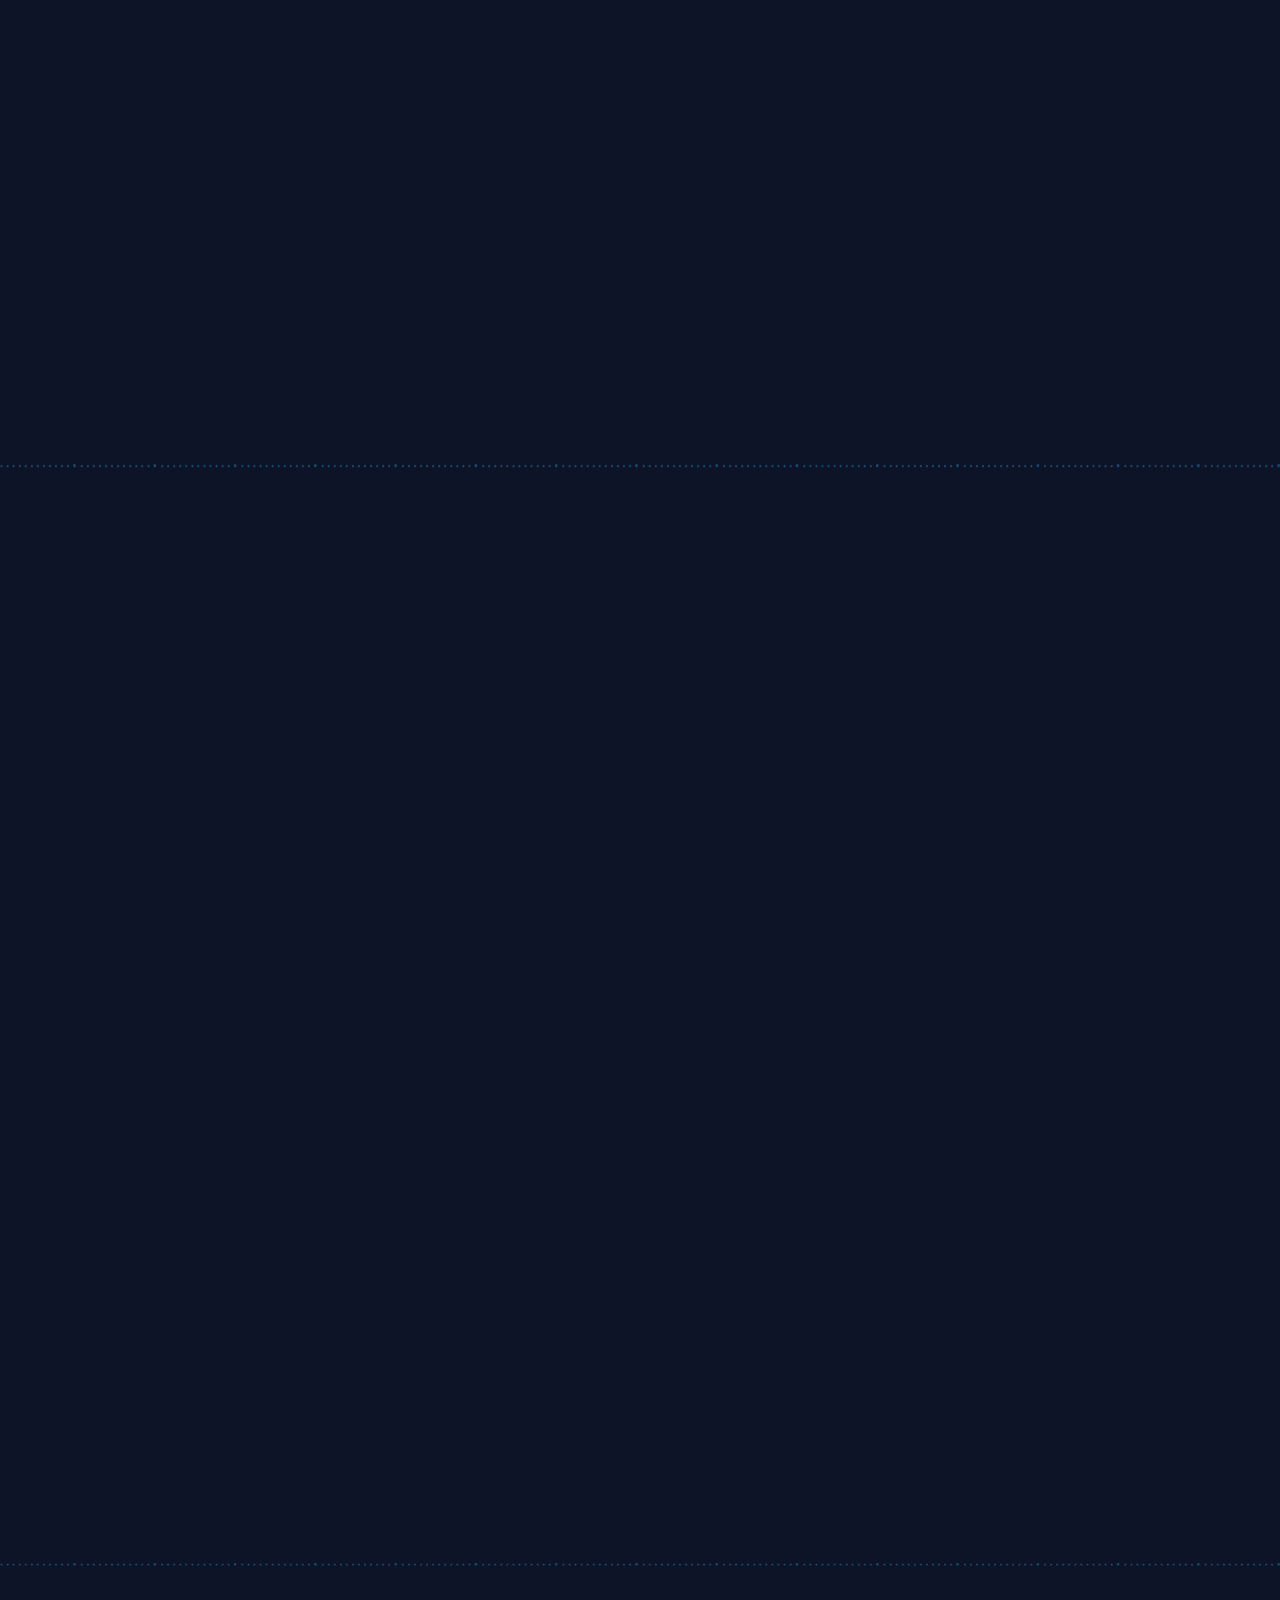
==== commit de3e1501: "second form required field" ====
--- a/index2.html
+++ b/index2.html
@@ -143,8 +143,8 @@
 						<div class="ico_platform__wrapper--right">
 							<span class="title wow fadeIn" data-wow-duration="0.75s" data-wow-delay="s">Innovative<br>Advertising<br>Platform</span>
 							<p class="wow fadeIn" data-wow-duration="0.75s" data-wow-delay="0.2s">Advento consolidates all the advantages of online marketing software technologies, neural networks and smart-contracts within one and the same platform. Thanks to two chains of Blockchain, we make transparent not only the financial operations, but we also fix each click and even aт impression of the ad in the distributed ledge!</p>
-							<form action="mail.php" id="subscription" method="post">
-								<input type="email" placeholder="Enter your e-mail" name="email">
+							<form action="mail.php" class="subscription-form" method="post">
+								<input type="email" placeholder="Enter your e-mail" name="email" required>
 								<button type="submit" class="modal_link">Subscribe</button>
 							</form>
 						</div>
@@ -1811,10 +1811,12 @@
 					<div class="container">
 						<div class="sub__wrap">
 							<span class="main_title wow fadeIn" data-wow-duration="0.75s" data-wow-delay="0.1s">Subscribe to our mailing list to keep up with the news of the project.</span>
-							<div class="sub__form wow fadeIn" data-wow-duration="0.75s" data-wow-delay="0.25s">
-								<input type="text" placeholder="Enter your e-mail">
-								<button type="submit">To subscribe</button>
-							</div>
+							<form action="mail.php" method="post" class="subscription-form">
+								<div class="sub__form wow fadeIn" data-wow-duration="0.75s" data-wow-delay="0.25s">
+									<input type="email" placeholder="Enter your e-mail" name="email" required>
+									<button type="submit" class="modal_link">To subscribe</button>
+								</div>
+							</form>
 						</div>
 					</div>
 				</div>
--- a/css/main.css
+++ b/css/main.css
@@ -2636,7 +2636,7 @@
   max-width: 440px;
   margin: 0 !important;
   padding: 20px !important;
-  position: absolute;
+  position: fixed;
   top: 50%;
   left: 50%;
   transform: translateX(-50%) translateY(-50%);
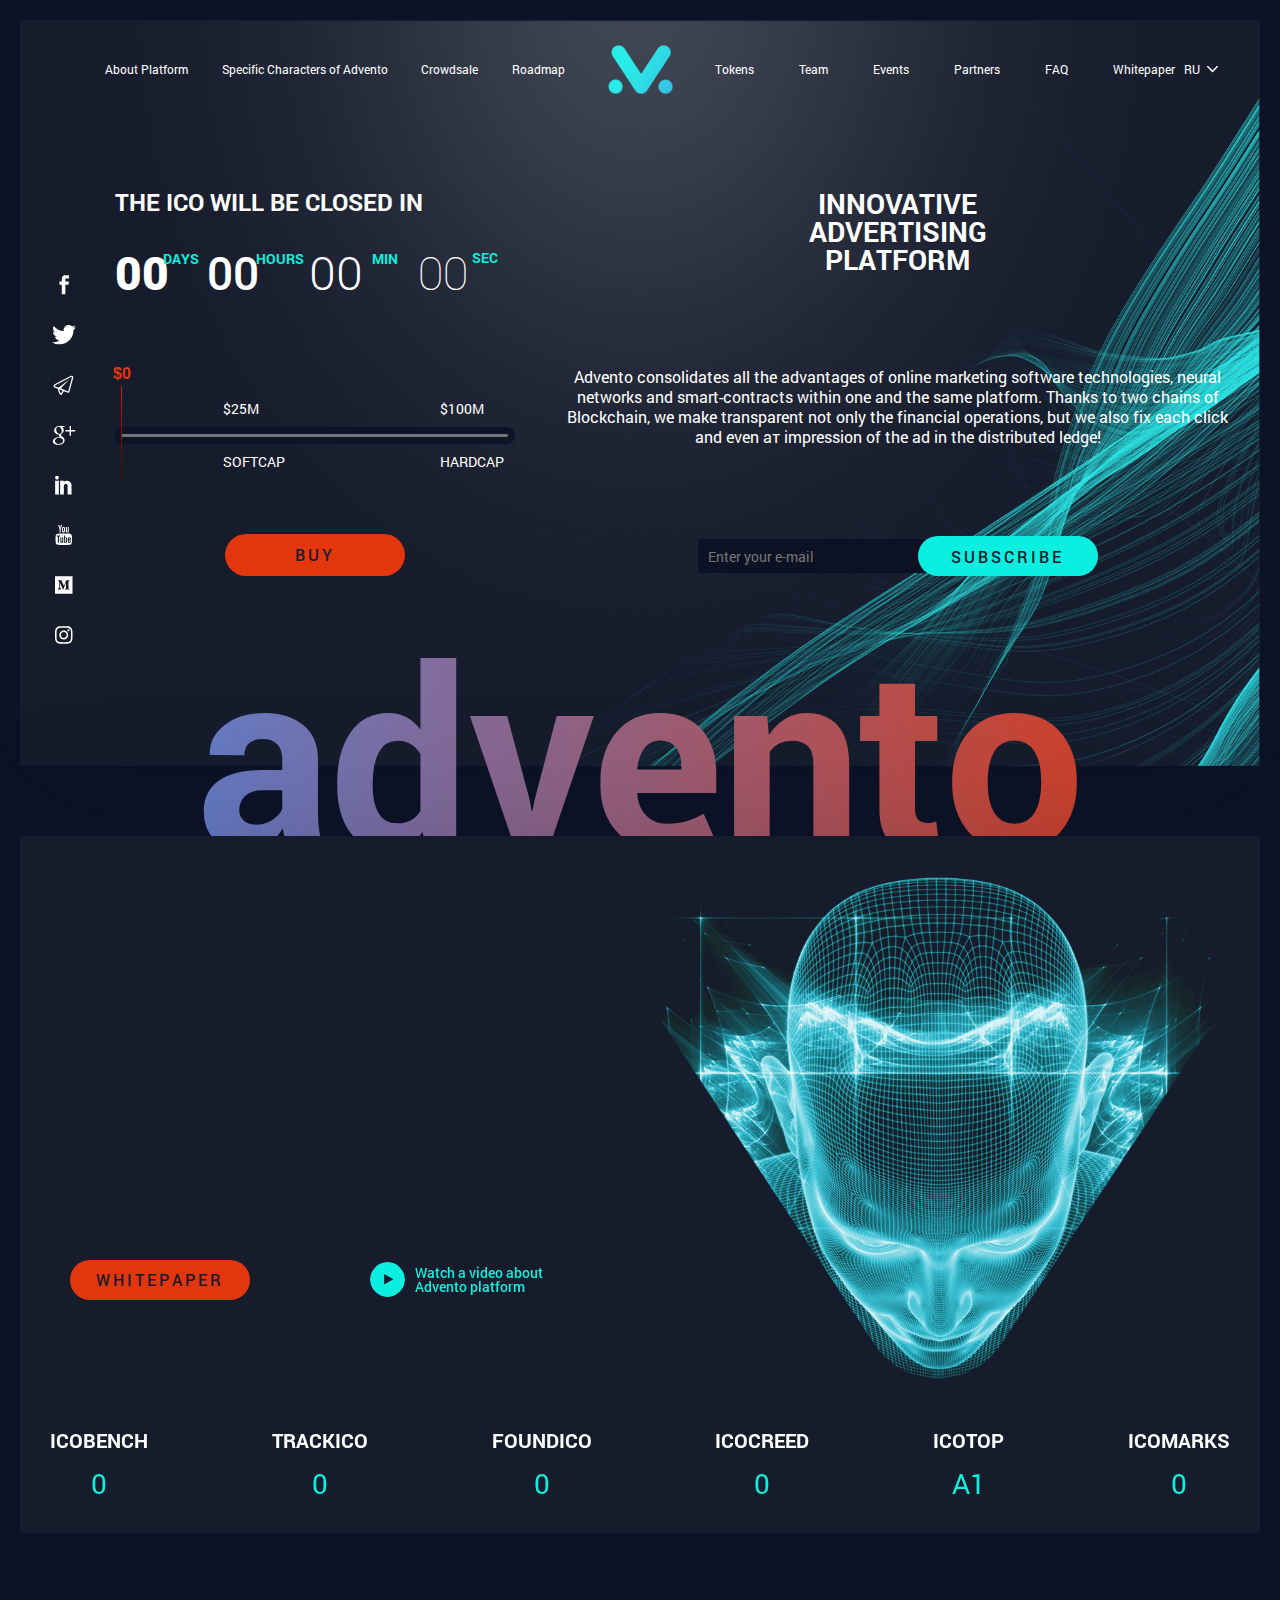
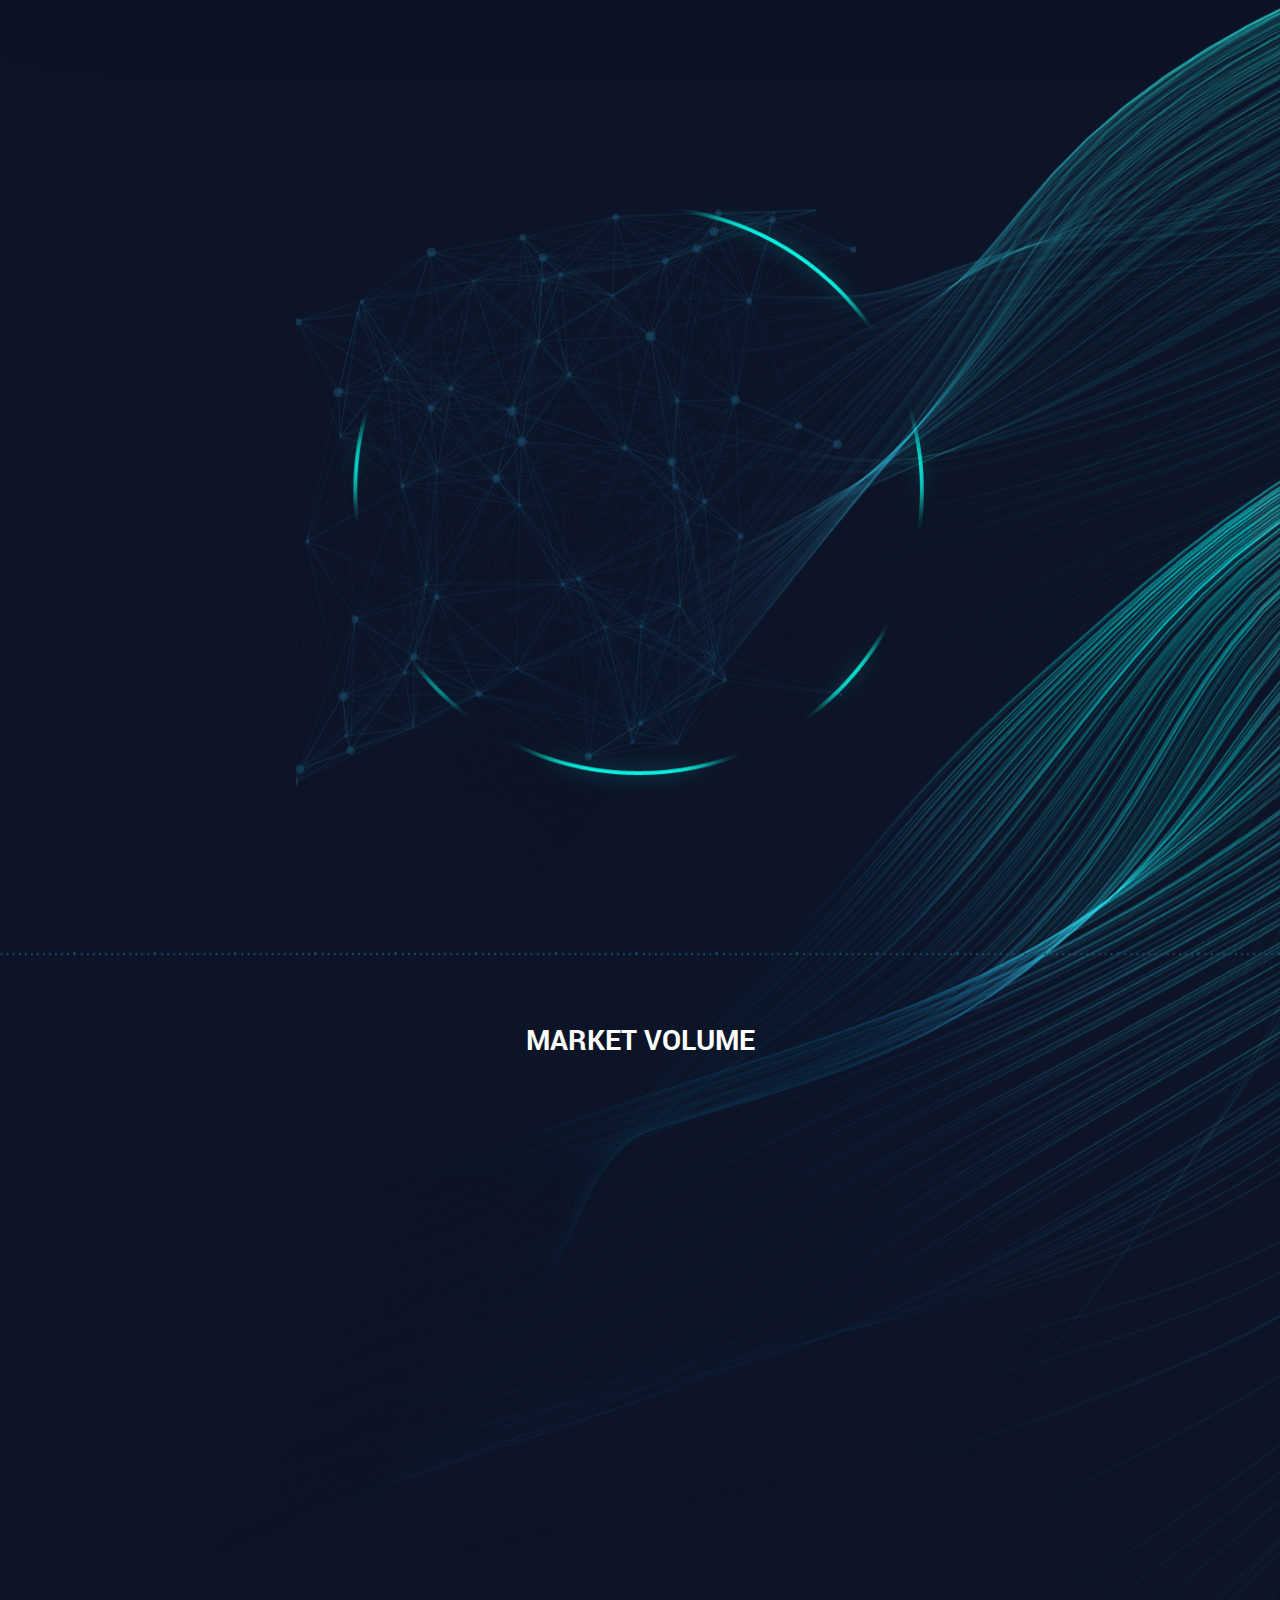
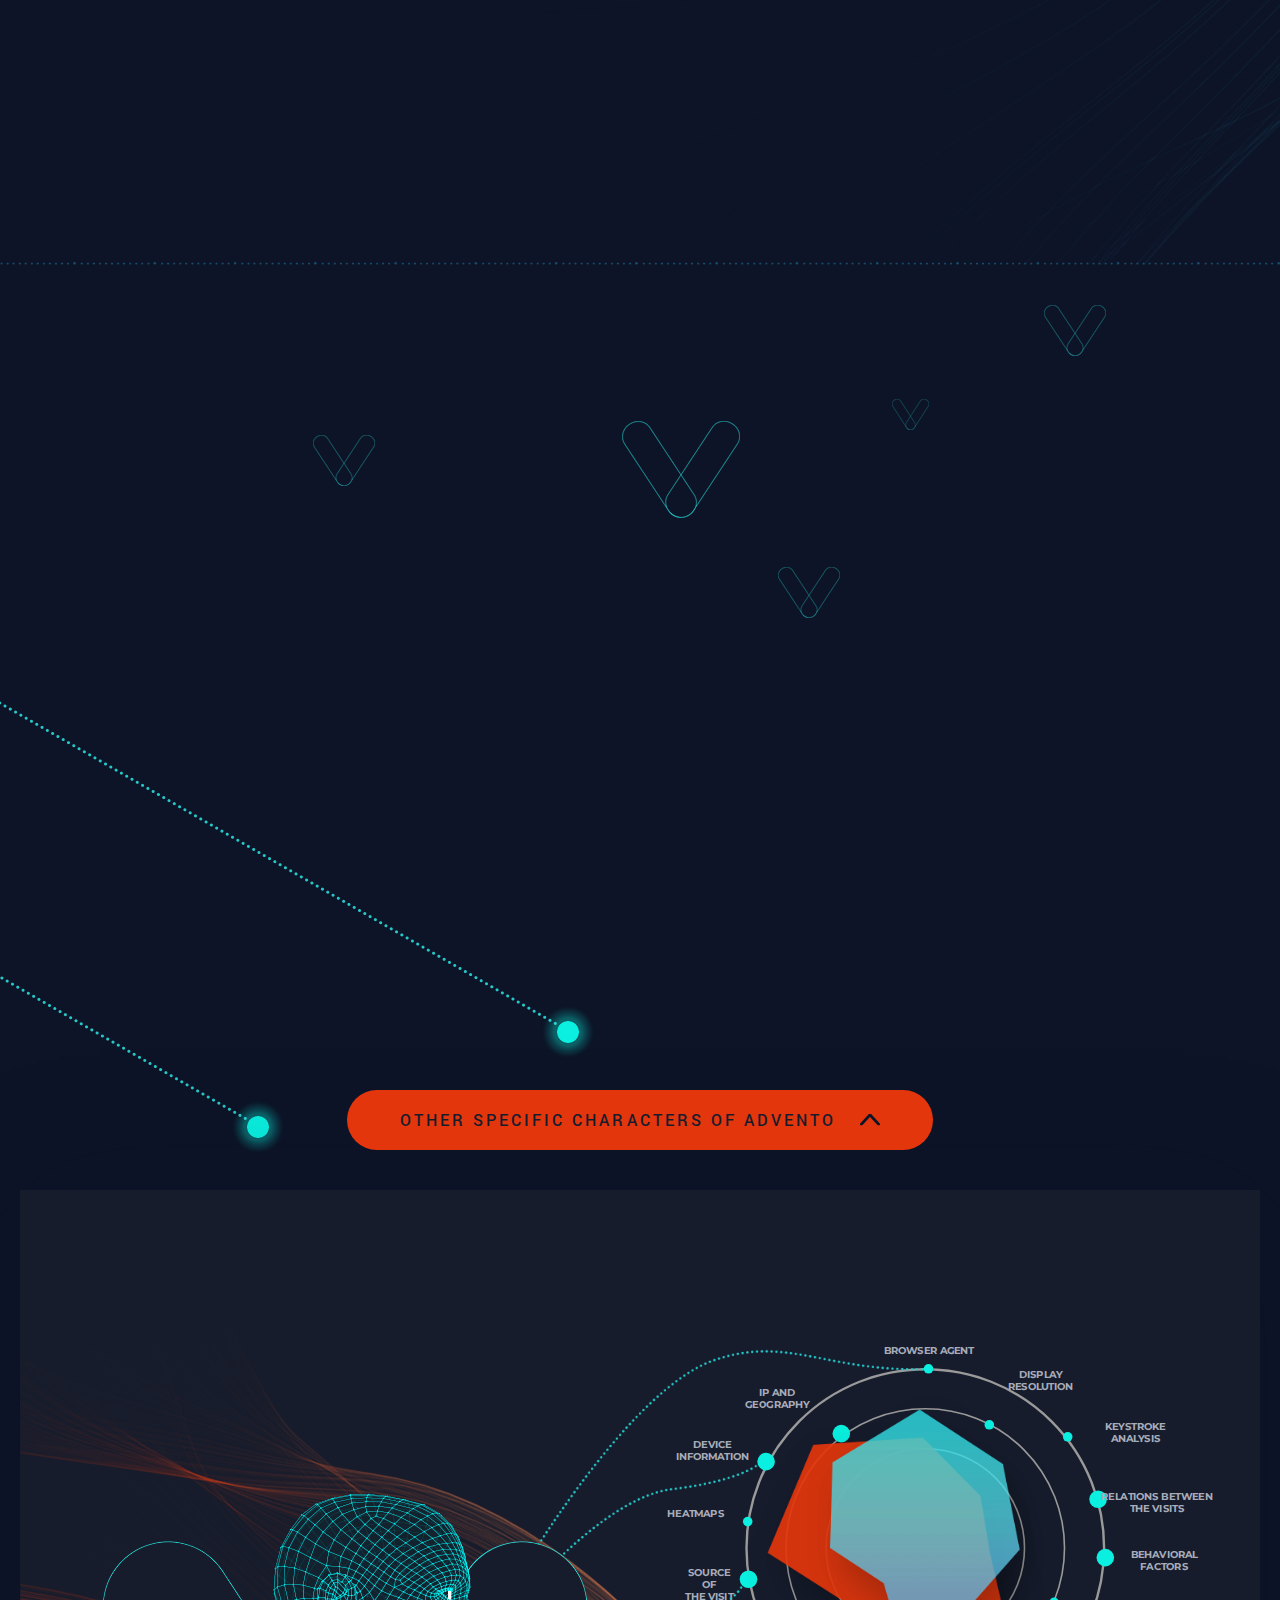
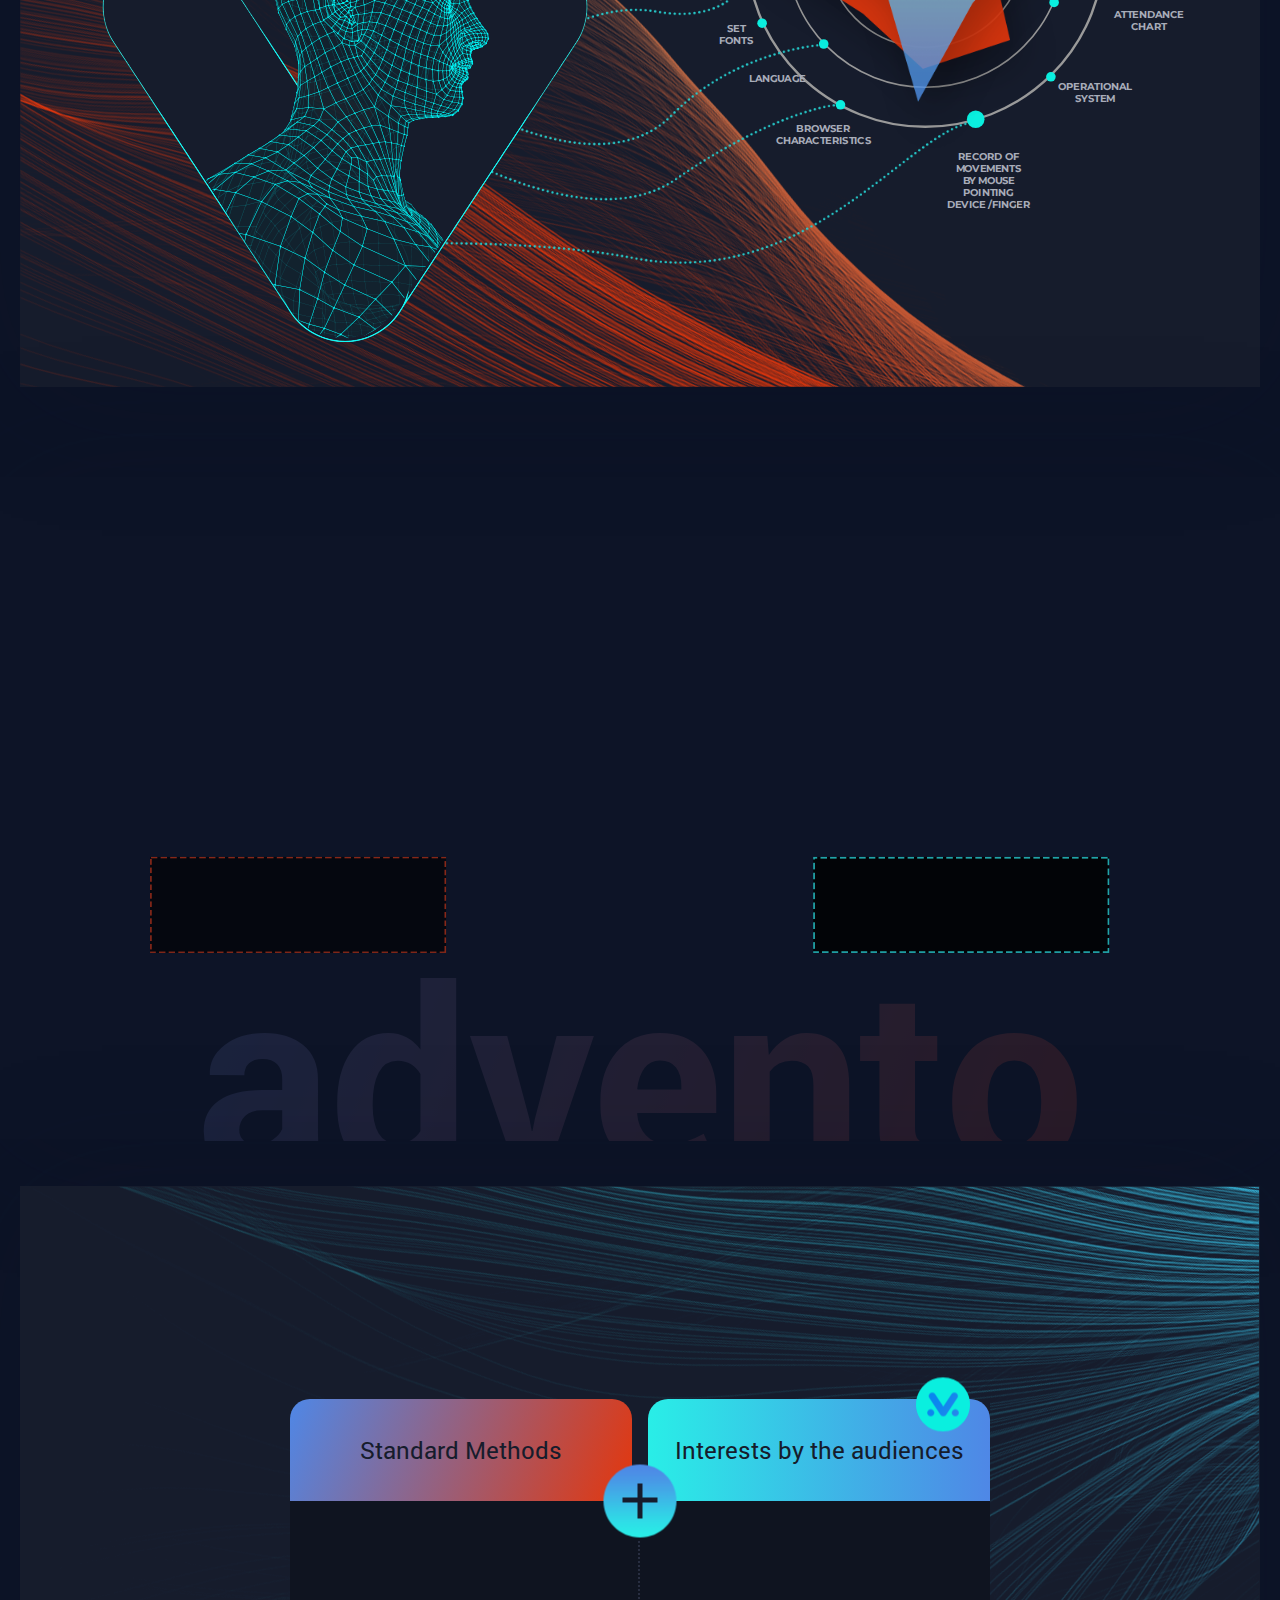
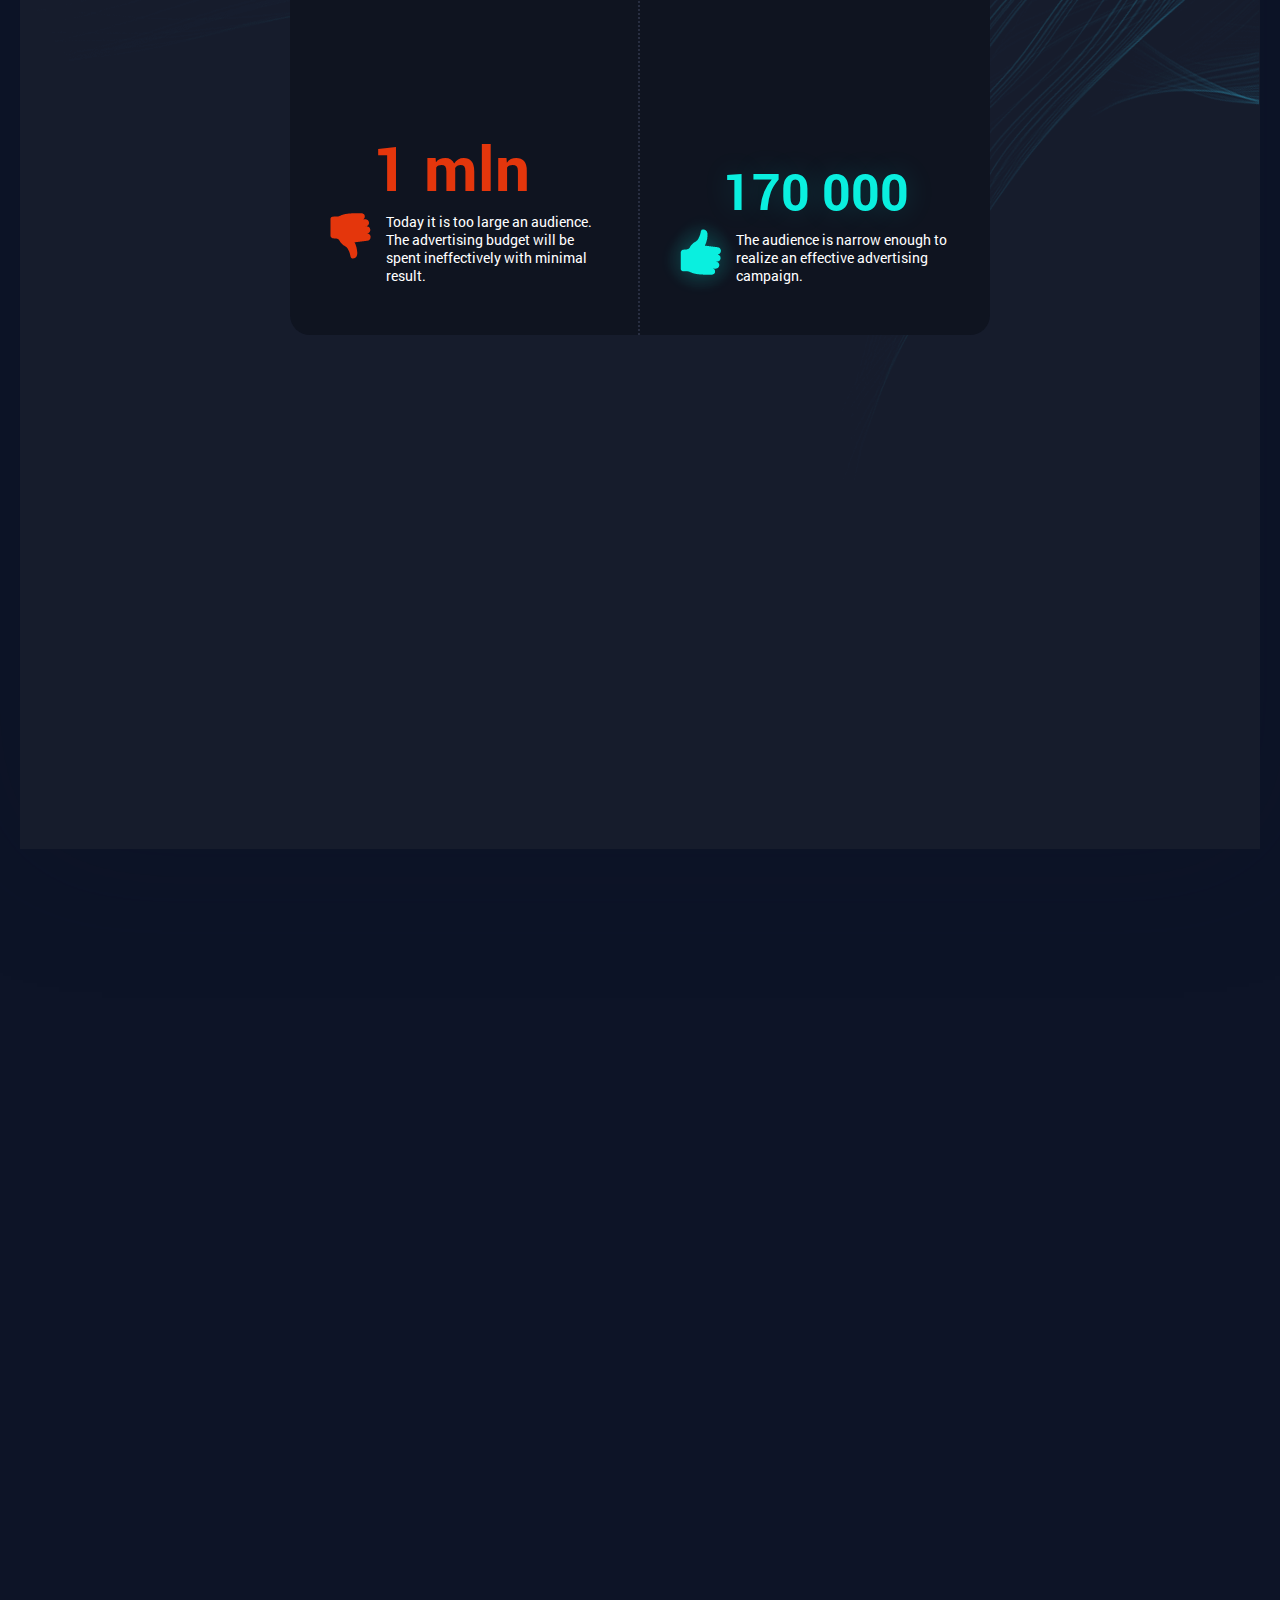
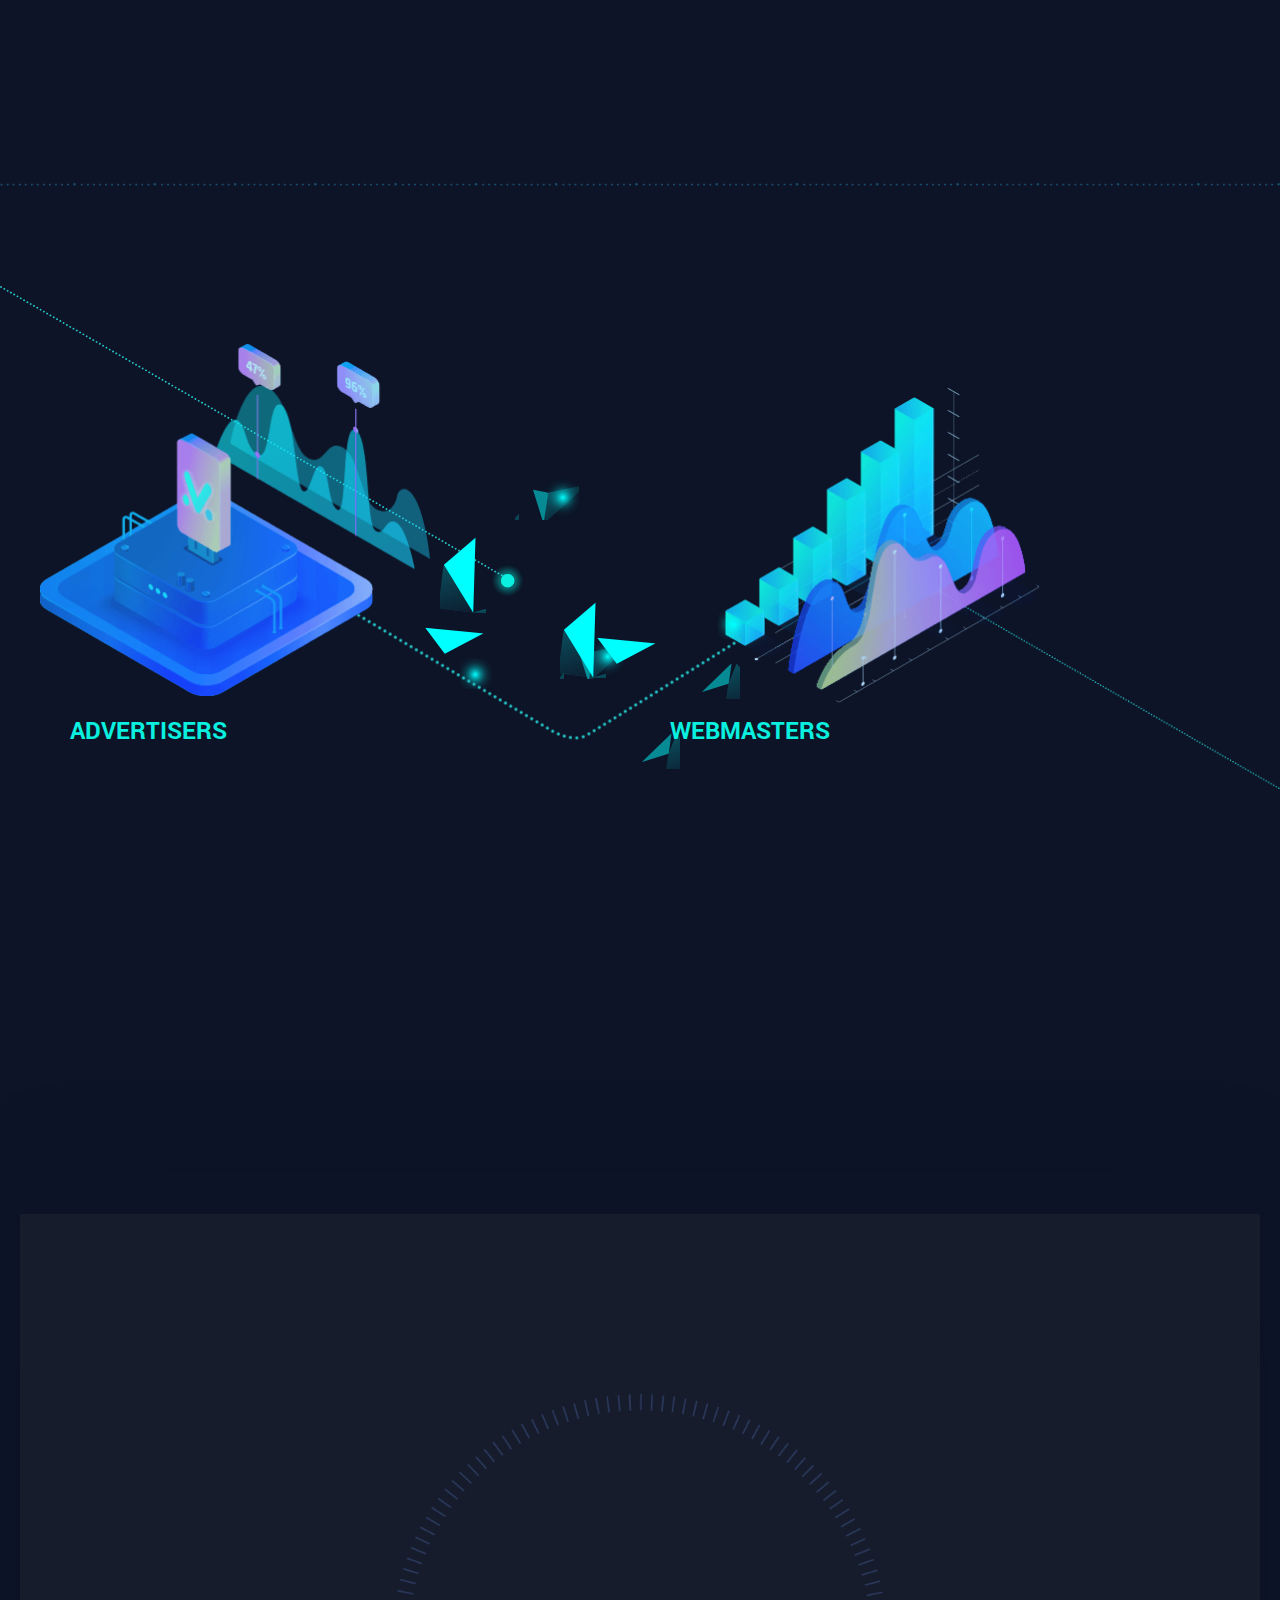
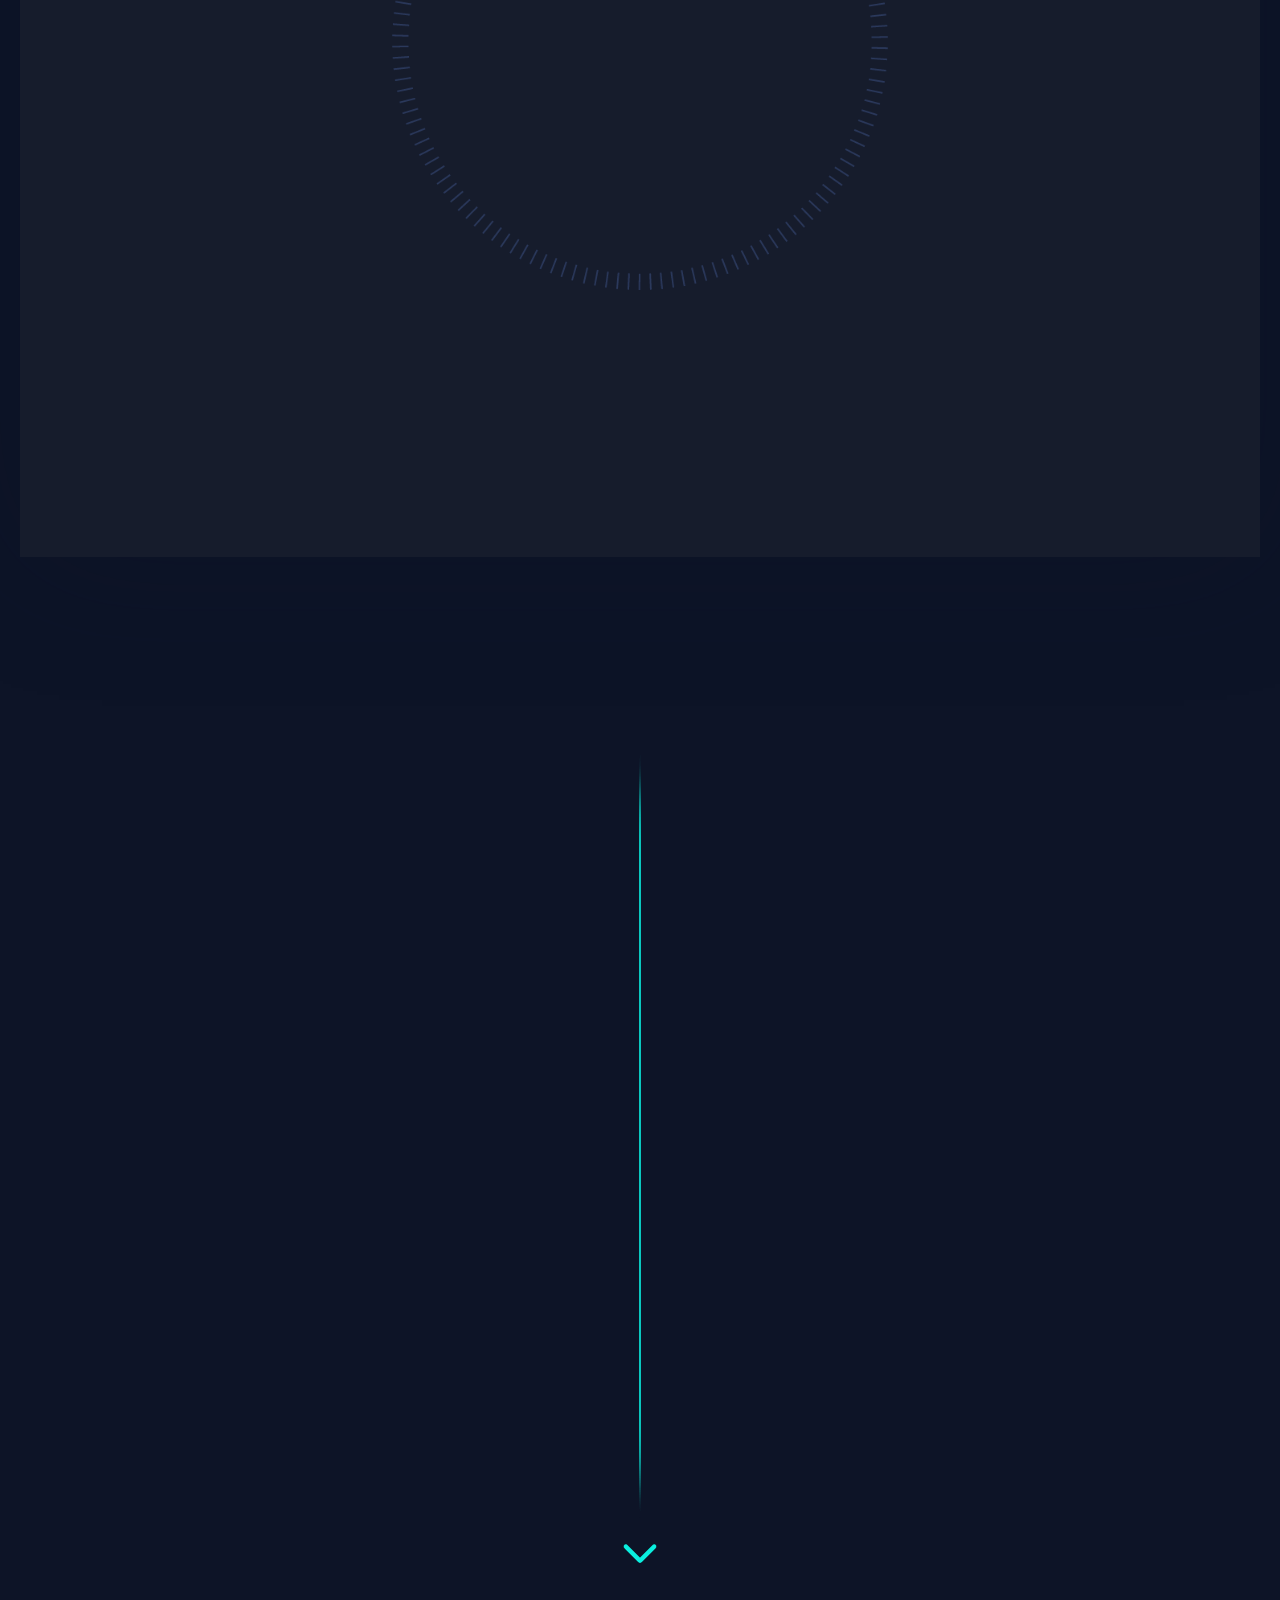
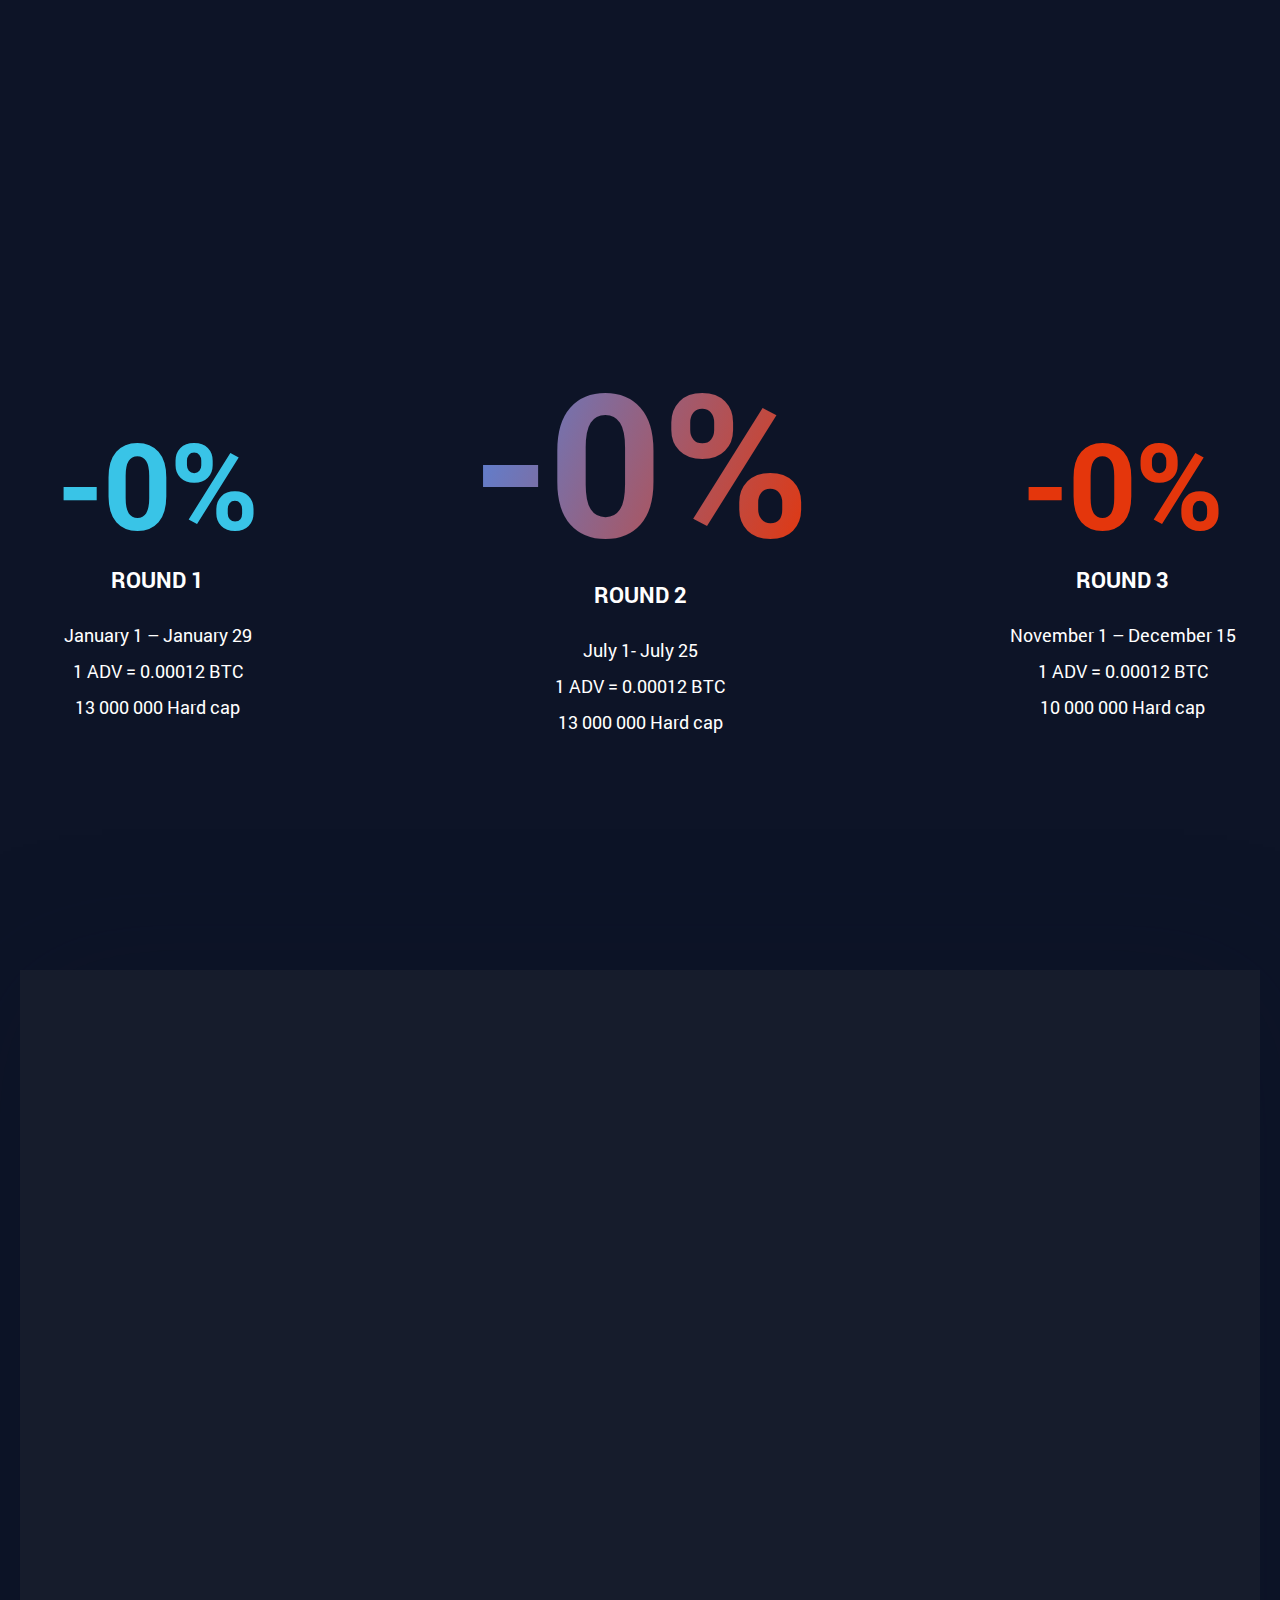
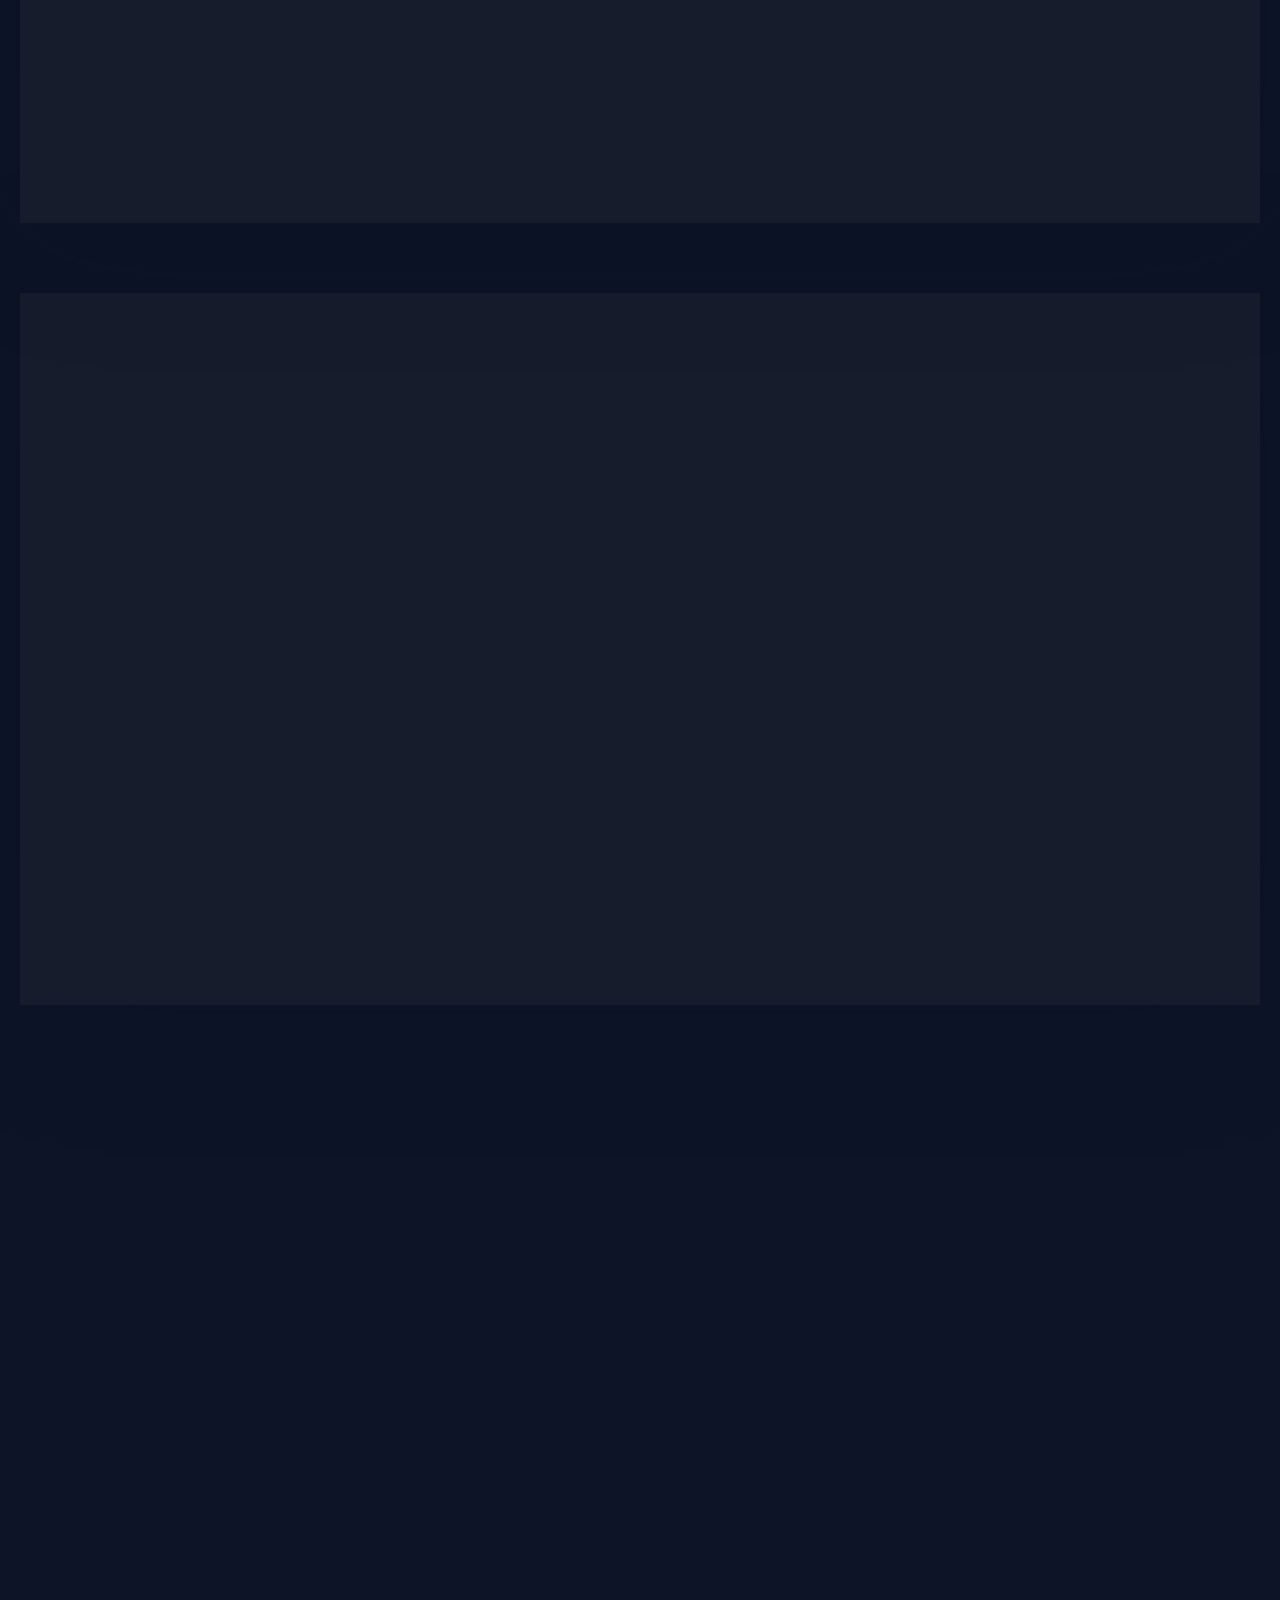
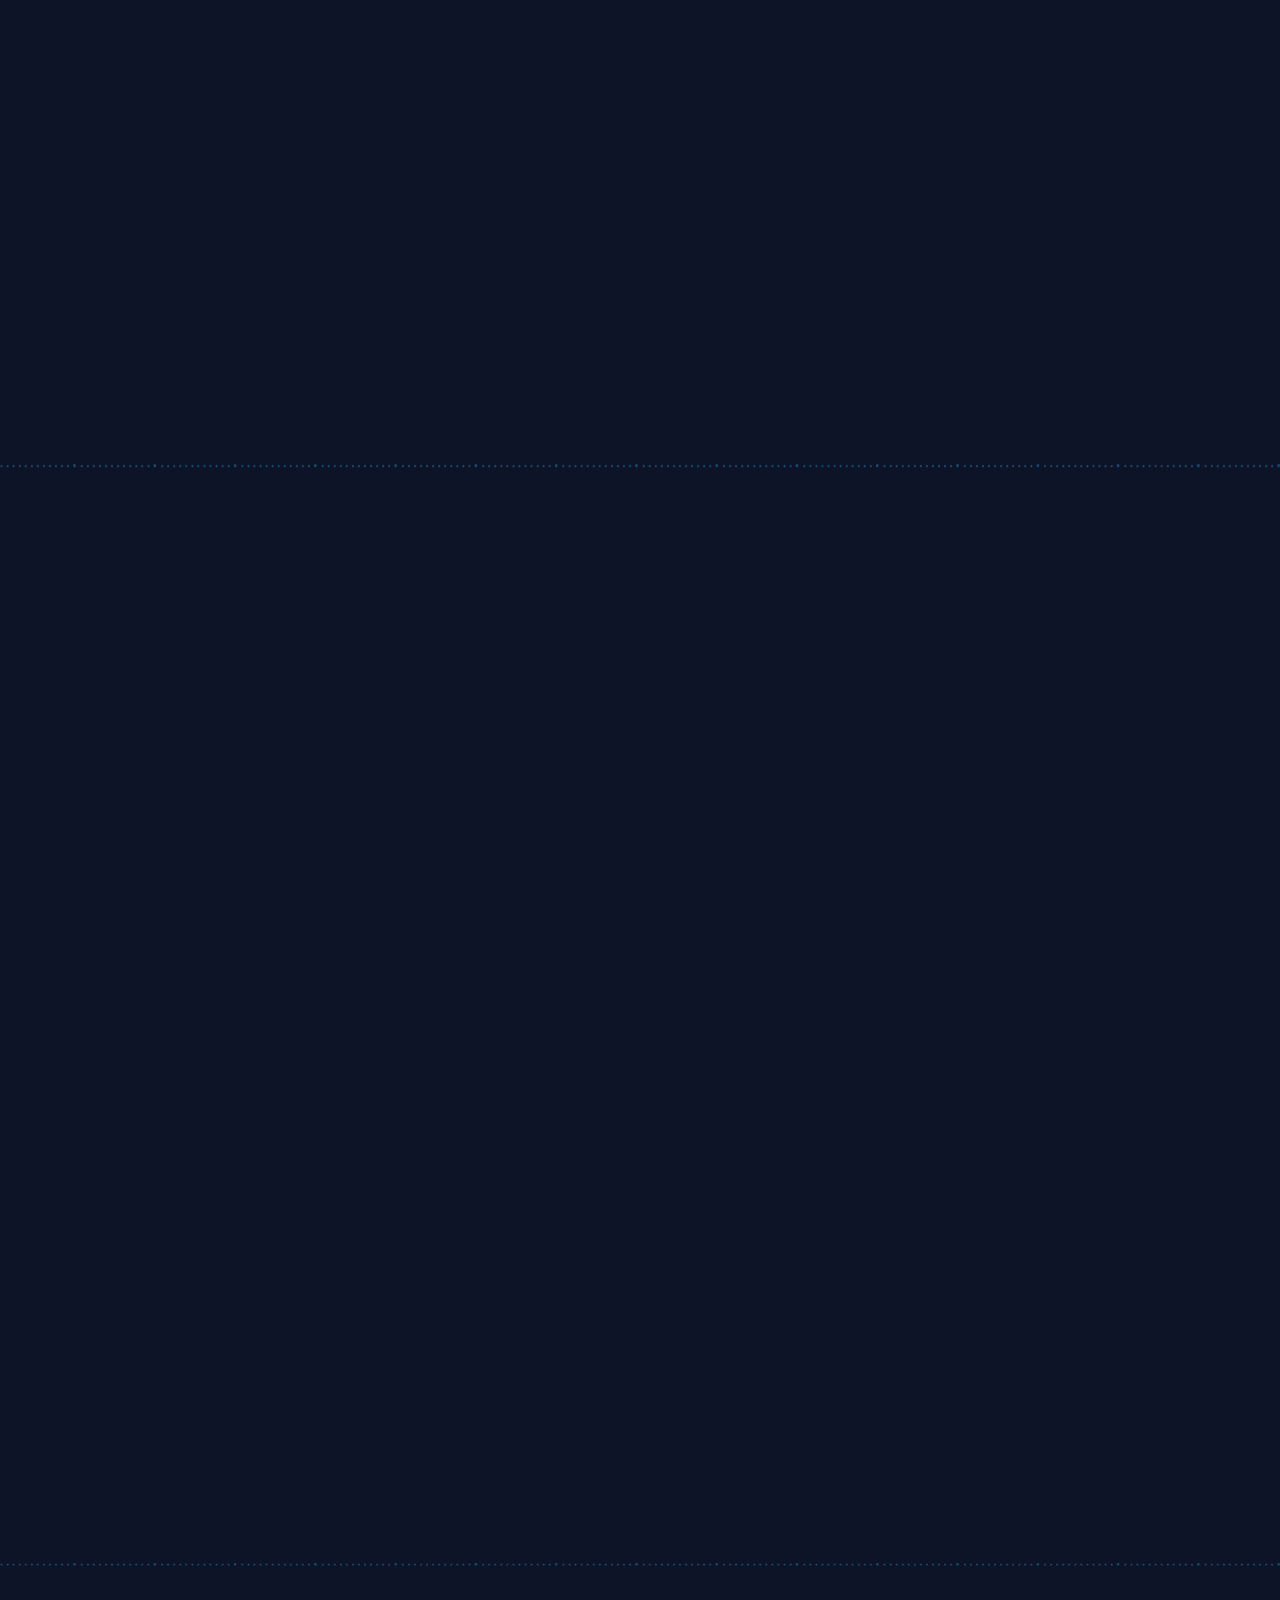
==== commit 1fa9daa0: "team description" ====
--- a/index2.html
+++ b/index2.html
@@ -1135,6 +1135,18 @@
 										<div>
 											<figure>
 												<img src="img/comm1.png" alt="">
+												<figcaption>
+													<p>
+													Корней Чуковский<br>
+													Имя при рождении	Николай Корнейчуков<br>
+													Дата рождения	19 (31) марта 1882<br>
+													Место рождения	Санкт-Петербург,<br>
+													Российская империя<br>
+													Дата смерти	28 октября 1969[1][3][…] (87 лет)<br>
+													Место смерти<br>
+													Москва, РСФСР, СССР[3]<br>
+													</p>
+												</figcaption>
 											</figure>
 											<a href=""><svg xmlns="http://www.w3.org/2000/svg" xmlns:xlink="http://www.w3.org/1999/xlink" width="20" height="20" viewBox="0 0 20 20"><defs><path id="pamea" d="M432.68 14052.84a9.84 9.84 0 1 1-19.68 0 9.84 9.84 0 0 1 19.68 0zm-12.3-3.85h-2.46v8.61h2.46zm0-1.68a1.16 1.16 0 1 0-2.31 0 1.16 1.16 0 0 0 2.31 0zm8.6 5.05c0-2.89-1.65-3.36-2.45-3.36-1.23 0-2.1.55-2.46.82v-.83h-2.46v8.61h2.46v-5.32s.24-1.06 1.52-1.06c.76 0 .94.44.94 1.06v5.32h2.46z"/></defs><g><g transform="translate(-413 -14043)"><use fill="#0aefdf" xlink:href="#pamea"/></g></g></svg></a>
 											<a href="" class="our_consultant__block_second_soc">
@@ -1148,6 +1160,18 @@
 										<div>
 											<figure>
 												<img src="img/comm2.png" alt="">
+												<figcaption>
+													<p>
+														Корней Чуковский<br>
+														Имя при рождении	Николай Корнейчуков<br>
+														Дата рождения	19 (31) марта 1882<br>
+														Место рождения	Санкт-Петербург,<br>
+														Российская империя<br>
+														Дата смерти	28 октября 1969[1][3][…] (87 лет)<br>
+														Место смерти<br>
+														Москва, РСФСР, СССР[3]<br>
+													</p>
+												</figcaption>
 											</figure>
 											<a href=""><svg xmlns="http://www.w3.org/2000/svg" xmlns:xlink="http://www.w3.org/1999/xlink" width="20" height="20" viewBox="0 0 20 20"><defs><path id="pamea" d="M432.68 14052.84a9.84 9.84 0 1 1-19.68 0 9.84 9.84 0 0 1 19.68 0zm-12.3-3.85h-2.46v8.61h2.46zm0-1.68a1.16 1.16 0 1 0-2.31 0 1.16 1.16 0 0 0 2.31 0zm8.6 5.05c0-2.89-1.65-3.36-2.45-3.36-1.23 0-2.1.55-2.46.82v-.83h-2.46v8.61h2.46v-5.32s.24-1.06 1.52-1.06c.76 0 .94.44.94 1.06v5.32h2.46z"/></defs><g><g transform="translate(-413 -14043)"><use fill="#0aefdf" xlink:href="#pamea"/></g></g></svg></a>
 											<a href="" class="our_consultant__block_second_soc">
@@ -1161,6 +1185,18 @@
 										<div>
 											<figure>
 												<img src="img/comm3.png" alt="">
+												<figcaption>
+													<p>
+														Корней Чуковский<br>
+														Имя при рождении	Николай Корнейчуков<br>
+														Дата рождения	19 (31) марта 1882<br>
+														Место рождения	Санкт-Петербург,<br>
+														Российская империя<br>
+														Дата смерти	28 октября 1969[1][3][…] (87 лет)<br>
+														Место смерти<br>
+														Москва, РСФСР, СССР[3]<br>
+													</p>
+												</figcaption>
 											</figure>
 											<a href=""><svg xmlns="http://www.w3.org/2000/svg" xmlns:xlink="http://www.w3.org/1999/xlink" width="20" height="20" viewBox="0 0 20 20"><defs><path id="pamea" d="M432.68 14052.84a9.84 9.84 0 1 1-19.68 0 9.84 9.84 0 0 1 19.68 0zm-12.3-3.85h-2.46v8.61h2.46zm0-1.68a1.16 1.16 0 1 0-2.31 0 1.16 1.16 0 0 0 2.31 0zm8.6 5.05c0-2.89-1.65-3.36-2.45-3.36-1.23 0-2.1.55-2.46.82v-.83h-2.46v8.61h2.46v-5.32s.24-1.06 1.52-1.06c.76 0 .94.44.94 1.06v5.32h2.46z"/></defs><g><g transform="translate(-413 -14043)"><use fill="#0aefdf" xlink:href="#pamea"/></g></g></svg></a>
 											<a href="" class="our_consultant__block_second_soc">
@@ -1174,6 +1210,18 @@
 										<div>
 											<figure>
 												<img src="img/comm4.png" alt="">
+												<figcaption>
+													<p>
+														Корней Чуковский<br>
+														Имя при рождении	Николай Корнейчуков<br>
+														Дата рождения	19 (31) марта 1882<br>
+														Место рождения	Санкт-Петербург,<br>
+														Российская империя<br>
+														Дата смерти	28 октября 1969[1][3][…] (87 лет)<br>
+														Место смерти<br>
+														Москва, РСФСР, СССР[3]<br>
+													</p>
+												</figcaption>
 											</figure>
 											<a href=""><svg xmlns="http://www.w3.org/2000/svg" xmlns:xlink="http://www.w3.org/1999/xlink" width="20" height="20" viewBox="0 0 20 20"><defs><path id="pamea" d="M432.68 14052.84a9.84 9.84 0 1 1-19.68 0 9.84 9.84 0 0 1 19.68 0zm-12.3-3.85h-2.46v8.61h2.46zm0-1.68a1.16 1.16 0 1 0-2.31 0 1.16 1.16 0 0 0 2.31 0zm8.6 5.05c0-2.89-1.65-3.36-2.45-3.36-1.23 0-2.1.55-2.46.82v-.83h-2.46v8.61h2.46v-5.32s.24-1.06 1.52-1.06c.76 0 .94.44.94 1.06v5.32h2.46z"/></defs><g><g transform="translate(-413 -14043)"><use fill="#0aefdf" xlink:href="#pamea"/></g></g></svg></a>
 											<a href="" class="our_consultant__block_second_soc">
@@ -1191,6 +1239,17 @@
 										<div>
 											<figure>
 												<img src="img/comm5.png" alt="">
+												<figcaption>
+													<p>
+														Корней Чуковский<br>
+														Имя при рождении	Николай Корнейчуков<br>
+														Дата рождения	19 (31) марта 1882<br>
+														Место рождения	Санкт-Петербург,<br>
+														Российская империя<br>
+														Дата смерти	28 октября 1969[1][3][…] (87 лет)<br>
+														Место смерти<br>
+														Москва, РСФСР, СССР[3]<br>
+													</p>
 											</figure>
 											<a href=""><svg xmlns="http://www.w3.org/2000/svg" xmlns:xlink="http://www.w3.org/1999/xlink" width="20" height="20" viewBox="0 0 20 20"><defs><path id="pamea" d="M432.68 14052.84a9.84 9.84 0 1 1-19.68 0 9.84 9.84 0 0 1 19.68 0zm-12.3-3.85h-2.46v8.61h2.46zm0-1.68a1.16 1.16 0 1 0-2.31 0 1.16 1.16 0 0 0 2.31 0zm8.6 5.05c0-2.89-1.65-3.36-2.45-3.36-1.23 0-2.1.55-2.46.82v-.83h-2.46v8.61h2.46v-5.32s.24-1.06 1.52-1.06c.76 0 .94.44.94 1.06v5.32h2.46z"/></defs><g><g transform="translate(-413 -14043)"><use fill="#0aefdf" xlink:href="#pamea"/></g></g></svg></a>
 											<a href="" class="our_consultant__block_second_soc">
@@ -1204,6 +1263,17 @@
 										<div>
 											<figure>
 												<img src="img/comm6.png" alt="">
+												<figcaption>
+													<p>
+														Корней Чуковский<br>
+														Имя при рождении	Николай Корнейчуков<br>
+														Дата рождения	19 (31) марта 1882<br>
+														Место рождения	Санкт-Петербург,<br>
+														Российская империя<br>
+														Дата смерти	28 октября 1969[1][3][…] (87 лет)<br>
+														Место смерти<br>
+														Москва, РСФСР, СССР[3]<br>
+													</p>
 											</figure>
 											<a href=""><svg xmlns="http://www.w3.org/2000/svg" xmlns:xlink="http://www.w3.org/1999/xlink" width="20" height="20" viewBox="0 0 20 20"><defs><path id="pamea" d="M432.68 14052.84a9.84 9.84 0 1 1-19.68 0 9.84 9.84 0 0 1 19.68 0zm-12.3-3.85h-2.46v8.61h2.46zm0-1.68a1.16 1.16 0 1 0-2.31 0 1.16 1.16 0 0 0 2.31 0zm8.6 5.05c0-2.89-1.65-3.36-2.45-3.36-1.23 0-2.1.55-2.46.82v-.83h-2.46v8.61h2.46v-5.32s.24-1.06 1.52-1.06c.76 0 .94.44.94 1.06v5.32h2.46z"/></defs><g><g transform="translate(-413 -14043)"><use fill="#0aefdf" xlink:href="#pamea"/></g></g></svg></a>
 											<a href="" class="our_consultant__block_second_soc">
@@ -1217,6 +1287,17 @@
 										<div>
 											<figure>
 												<img src="img/comm7.png" alt="">
+												<figcaption>
+													<p>
+														Корней Чуковский<br>
+														Имя при рождении	Николай Корнейчуков<br>
+														Дата рождения	19 (31) марта 1882<br>
+														Место рождения	Санкт-Петербург,<br>
+														Российская империя<br>
+														Дата смерти	28 октября 1969[1][3][…] (87 лет)<br>
+														Место смерти<br>
+														Москва, РСФСР, СССР[3]<br>
+													</p>
 											</figure>
 											<a href=""><svg xmlns="http://www.w3.org/2000/svg" xmlns:xlink="http://www.w3.org/1999/xlink" width="20" height="20" viewBox="0 0 20 20"><defs><path id="pamea" d="M432.68 14052.84a9.84 9.84 0 1 1-19.68 0 9.84 9.84 0 0 1 19.68 0zm-12.3-3.85h-2.46v8.61h2.46zm0-1.68a1.16 1.16 0 1 0-2.31 0 1.16 1.16 0 0 0 2.31 0zm8.6 5.05c0-2.89-1.65-3.36-2.45-3.36-1.23 0-2.1.55-2.46.82v-.83h-2.46v8.61h2.46v-5.32s.24-1.06 1.52-1.06c.76 0 .94.44.94 1.06v5.32h2.46z"/></defs><g><g transform="translate(-413 -14043)"><use fill="#0aefdf" xlink:href="#pamea"/></g></g></svg></a>
 											<a href="" class="our_consultant__block_second_soc">
--- a/css/main.css
+++ b/css/main.css
@@ -50,11 +50,6 @@
 #clock span {
   color: #fff;
 }
-
-.buy_btn {
-	min-width: 130px;
-}
-
 .ico_platform__wrapper {
   float: left;
   width: 100%;
@@ -87,7 +82,7 @@
 .ico_platform__wrapper .soc_icons__wrap ul li a {
   float: left;
   text-decoration: none;
-  transition: .3s;
+  transition: 0.3s;
   padding: 15px 20px;
 }
 .ico_platform__wrapper .soc_icons__wrap ul li a svg {
@@ -98,7 +93,7 @@
 }
 .ico_platform__wrapper .soc_icons__wrap ul li a svg path {
   fill: #fff;
-  transition: .3s;
+  transition: 0.3s;
 }
 .ico_platform__wrapper .container_bg {
   position: relative;
@@ -132,10 +127,10 @@
   padding-top: 240px;
 }
 .soc_icons__wrap ul li a svg path {
-  transition: .3s;
+  transition: 0.3s;
 }
 .soc_icons__wrap ul li a:hover svg path {
-  fill: #0aefdf!important;
+  fill: #0aefdf !important;
 }
 .soc_icons__wrap--mod {
   width: auto;
@@ -162,7 +157,7 @@
 }
 .soc_icons__wrap--mod ul li a svg path {
   fill: #fff;
-  transition: .3s;
+  transition: 0.3s;
 }
 .soc_icons__wrap--mod ul li a:hover svg path {
   fill: #0AEFDF;
@@ -192,7 +187,7 @@
   border-radius: 40px;
   cursor: pointer;
   margin-top: 90px;
-  transition: .3s;
+  transition: 0.3s;
 }
 .ico_platform__wrapper--left .buy_btn:hover {
   -webkit-box-shadow: 0px 0px 37px 0px #e4360c;
@@ -438,7 +433,7 @@
   border: none;
   cursor: pointer;
   border-radius: 40px;
-  transition: .3s;
+  transition: 0.3s;
   text-decoration: none;
 }
 .ico_platform__wrapper--right form button:hover {
@@ -508,7 +503,7 @@
   font-weight: 400;
   text-decoration: none;
   margin-top: 29px;
-  transition: .3s;
+  transition: 0.3s;
 }
 .contain_market__wrapper--top div a:hover {
   text-decoration: underline;
@@ -584,7 +579,7 @@
   background-image: -webkit-linear-gradient(left, #29eee7 0%, #4f87e6 100%);
   background-image: -o-linear-gradient(left, #29eee7 0%, #4f87e6 100%);
   background-image: linear-gradient(to right, #29eee7 0%, #4f87e6 100%);
-  transition: .3s;
+  transition: 0.3s;
 }
 @-webkit-keyframes vert_graph__animation1 {
   0% {
@@ -620,7 +615,7 @@
 }
 .vertical_graphics__active .vertical_graphics1 div {
   animation: vert_graph__animation1 2s ease-in-out;
-  animation-delay: .5s;
+  animation-delay: 0.5s;
   backface-visibility: hidden;
   animation-fill-mode: forwards;
 }
@@ -629,7 +624,7 @@
 }
 .vertical_graphics__active .vertical_graphics2 div {
   animation: vert_graph__animation2 2s ease-in-out;
-  animation-delay: .5s;
+  animation-delay: 0.5s;
   backface-visibility: hidden;
   animation-fill-mode: forwards;
 }
@@ -638,7 +633,7 @@
 }
 .vertical_graphics__active .vertical_graphics3 div {
   animation: vert_graph__animation3 2s ease-in-out;
-  animation-delay: .5s;
+  animation-delay: 0.5s;
   backface-visibility: hidden;
   animation-fill-mode: forwards;
 }
@@ -647,7 +642,7 @@
 }
 .vertical_graphics__active .vertical_graphics4 div {
   animation: vert_graph__animation4 2s ease-in-out;
-  animation-delay: .5s;
+  animation-delay: 0.5s;
   backface-visibility: hidden;
   animation-fill-mode: forwards;
 }
@@ -718,7 +713,7 @@
   font-weight: 400;
   text-decoration: none;
   margin-top: 18px;
-  transition: .3s;
+  transition: 0.3s;
 }
 .vertical_graphics--bottom a:hover {
   text-decoration: underline;
@@ -764,7 +759,7 @@
   font-weight: 400;
   text-decoration: none;
   margin-top: 20px;
-  transition: .3s;
+  transition: 0.3s;
 }
 .money_cont a:hover {
   text-decoration: underline;
@@ -813,9 +808,7 @@
   line-height: 39px;
   float: left;
   width: 100%;
-  /*text-align: center;*/
-  text-align: left;
-  padding-left:23px;
+  text-align: center;
 }
 .gorizontal_graphic ul li span {
   float: left;
@@ -840,7 +833,7 @@
   background-image: -webkit-linear-gradient(left, #29eee7 0%, #4f87e6 100%);
   background-image: -o-linear-gradient(left, #29eee7 0%, #4f87e6 100%);
   background-image: linear-gradient(to right, #29eee7 0%, #4f87e6 100%);
-  transition: .3s;
+  transition: 0.3s;
 }
 .gorizontal_graphic ul .gorizontal_graphic__cont1 div {
   max-width: 55px;
@@ -872,14 +865,14 @@
   font-size: 15px;
   font-weight: 400;
   text-decoration: none;
-  transition: .3s;
+  transition: 0.3s;
 }
 .gorizontal_graphic a:hover {
   text-decoration: underline;
 }
 .animate_class__graph .gorizontal_graphic__cont div {
   animation: goz_graph__animation 2s ease-in-out;
-  animation-delay: .5s;
+  animation-delay: 0.5s;
   backface-visibility: hidden;
   animation-fill-mode: forwards;
 }
@@ -985,7 +978,7 @@
   top: 66px;
   left: 0px;
   animation: roze1 4s ease-in-out infinite;
-  animation-delay: .1s;
+  animation-delay: 0.1s;
 }
 .security_content--right .big_circles__cont .roses_cont .roze_blue {
   position: absolute;
@@ -1061,7 +1054,7 @@
 }
 .security_content--right .circle_big .circle_div1 .star_inside {
   animation: circle1 2s ease-in-out infinite;
-  animation-delay: .1s;
+  animation-delay: 0.1s;
 }
 .security_content--right .circle_big .circle_div2 {
   top: -2px;
@@ -1654,7 +1647,7 @@
   text-decoration: none;
   border-radius: 40px;
   z-index: 5;
-  transition: .3s;
+  transition: 0.3s;
 }
 .token_sell__ul .token_sell__li_big a:hover {
   -webkit-box-shadow: 0px 0px 37px 0px #e4360c;
@@ -1751,6 +1744,25 @@
   height: 100%;
   z-index: 1;
 }
+.our_comand figure figcaption {
+  position: absolute;
+  z-index: 1;
+  background: rgba(0, 0, 0, 0.8);
+  color: white;
+  border: 2px dashed #0aefdf;
+  width: 365px;
+  bottom: 120px;
+  left: -62px;
+  opacity: 0;
+  padding: 26px 20px;
+  transition: opacity 0.3s, bottom 0.3s;
+  font-family: RR;
+  font-size: 14px;
+}
+.our_comand li:hover div figure figcaption {
+  opacity: 1;
+  bottom: 220px;
+}
 .our_consultant {
   float: left;
   width: 100%;
@@ -2049,7 +2061,7 @@
 }
 .advento_uses__v_images .v_img1.v_img_anim {
   animation: v_image1 4s ease-in-out infinite;
-  animation-delay: .1s;
+  animation-delay: 0.1s;
 }
 .advento_uses__v_images .v_img2 {
   right: 400px;
@@ -2057,7 +2069,7 @@
 }
 .advento_uses__v_images .v_img2.v_img_anim {
   animation: v_image2 4s ease-in-out infinite;
-  animation-delay: .1s;
+  animation-delay: 0.1s;
 }
 .advento_uses__v_images .v_img3 {
   right: 134px;
@@ -2065,7 +2077,7 @@
 }
 .advento_uses__v_images .v_img3.v_img_anim {
   animation: v_image3 4s ease-in-out infinite;
-  animation-delay: .1s;
+  animation-delay: 0.1s;
 }
 .advento_uses__v_images .v_img4 {
   left: 273px;
@@ -2073,7 +2085,7 @@
 }
 .advento_uses__v_images .v_img4.v_img_anim {
   animation: v_image4 4s ease-in-out infinite;
-  animation-delay: .1s;
+  animation-delay: 0.1s;
 }
 .advento_uses__v_images .v_img5 {
   right: 500px;
@@ -2081,7 +2093,7 @@
 }
 .advento_uses__v_images .v_img5.v_img_anim {
   animation: v_image5 4s ease-in-out infinite;
-  animation-delay: .1s;
+  animation-delay: 0.1s;
 }
 @-webkit-keyframes roze1 {
   0% {
@@ -2569,7 +2581,7 @@
   display: block;
 }
 .advento_uses__links img {
-  transition: .3s;
+  transition: 0.3s;
 }
 .advento_uses__links .toggle_link__active img {
   transform: rotate(180deg);
@@ -2583,7 +2595,7 @@
   right: 130px;
   z-index: 10;
   opacity: 0;
-  transition: .8s;
+  transition: 0.8s;
 }
 .telegram_abs__wrap a {
   float: left;
@@ -2605,7 +2617,7 @@
   text-align: center;
   line-height: 16px;
   opacity: 0;
-  transition: .8s;
+  transition: 0.8s;
 }
 .telegram_abs__wrap a .span_vis {
   opacity: 1;
@@ -2625,7 +2637,7 @@
   display: flex;
   justify-content: center;
   align-items: center;
-  transition: .3s;
+  transition: 0.3s;
 }
 .telegram_abs__wrap--vis {
   opacity: 1;
@@ -2665,7 +2677,7 @@
   top: 0;
   right: 0;
   transform: translate(50%, -50%);
-  transition: .3s;
+  transition: 0.3s;
   border-radius: 100%;
   cursor: pointer;
 }
@@ -3681,7 +3693,7 @@
   font-size: 14px;
   font-weight: 400;
   text-decoration: none;
-  transition: .3s;
+  transition: 0.3s;
 }
 .h__nav li a:hover {
   color: #0AEFDF;
@@ -3743,10 +3755,10 @@
   font-size: 14px;
   font-weight: 400;
   text-transform: uppercase;
-  background-color: #FFF!important;
+  background-color: #FFF !important;
 }
 .selectric-items li:hover {
-  background-color: #0D1427!important;
+  background-color: #0D1427 !important;
   color: #fff;
 }
 .advento_title__wrapper {
@@ -3898,7 +3910,7 @@
   background-color: #e4360c;
   border-radius: 40px;
   text-decoration: none;
-  transition: .3s;
+  transition: 0.3s;
 }
 .about_platform_info__video {
   width: 100%;
@@ -4138,7 +4150,7 @@
   border-radius: 100%;
 }
 .about_platform_info__links > a {
-  transition: .3s;
+  transition: 0.3s;
 }
 .about_platform_info__links > a:hover {
   -webkit-box-shadow: 0px 0px 37px 0px #e4360c;
@@ -4146,7 +4158,7 @@
   box-shadow: 0px 0px 37px 0px #e4360c;
 }
 .about_platform_info__video img {
-  transition: .3s;
+  transition: 0.3s;
   border-radius: 100%;
 }
 .about_platform_info__video a:hover img {
@@ -4381,7 +4393,7 @@
   background-color: #e4360c;
   border-radius: 40px;
   text-decoration: none;
-  transition: .3s;
+  transition: 0.3s;
   -webkit-box-shadow: 0px 0px 37px 0px rgba(228, 54, 12, 0);
   -moz-box-shadow: 0px 0px 37px 0px rgba(228, 54, 12, 0);
   box-shadow: 0px 0px 37px 0px rgba(228, 54, 12, 0);
@@ -5552,7 +5564,7 @@
   font-size: 18px;
   font-weight: 400;
   position: relative;
-  transition: .3s;
+  transition: 0.3s;
   text-decoration: none;
 }
 .faq_wrap__tabs_link li a:hover {
@@ -5561,7 +5573,7 @@
 .faq_wrap__tabs_link li a:after {
   width: 100%;
   float: left;
-  transition: .3s;
+  transition: 0.3s;
   left: 0;
   bottom: -12px;
   height: 3px;
@@ -5593,7 +5605,7 @@
   position: relative;
   visibility: visible;
   opacity: 1;
-  transition: .5s;
+  transition: 0.5s;
 }
 .faq_tabs__list {
   width: 100%;
@@ -5628,7 +5640,7 @@
   height: auto;
   max-width: 19px;
   margin-right: 10px;
-  transition: .3s;
+  transition: 0.3s;
 }
 .faq_tabs__list--active img {
   transform: rotate(180deg);
@@ -5693,29 +5705,29 @@
   font-weight: 400;
   background: none;
   border: none;
-  border-bottom: 3px solid  #0aefdf;
+  border-bottom: 3px solid #0aefdf;
   height: 45px;
-  transition: .3s;
+  transition: 0.3s;
 }
 .sub__form input::-webkit-input-placeholder {
   /* Chrome/Opera/Safari */
   color: #fff;
-  transition: .3s;
+  transition: 0.3s;
 }
 .sub__form input::-moz-placeholder {
   /* Firefox 19+ */
   color: #fff;
-  transition: .3s;
+  transition: 0.3s;
 }
 .sub__form input:-ms-input-placeholder {
   /* IE 10+ */
   color: #fff;
-  transition: .3s;
+  transition: 0.3s;
 }
 .sub__form input:-moz-placeholder {
   /* Firefox 18- */
   color: #fff;
-  transition: .3s;
+  transition: 0.3s;
 }
 .sub__form input:focus::-webkit-input-placeholder {
   /* Chrome/Opera/Safari */
@@ -5751,7 +5763,7 @@
   border: none;
   cursor: pointer;
   border-radius: 40px;
-  transition: .3s;
+  transition: 0.3s;
 }
 .sub__form button:hover {
   -webkit-box-shadow: 0px 0px 37px 0px #0aefdf;
@@ -5807,7 +5819,7 @@
   height: auto;
   position: relative;
   transform: translateY(0);
-  transition: .3s;
+  transition: 0.3s;
   position: absolute;
   left: 0;
 }
@@ -5818,7 +5830,7 @@
   padding-top: 60px;
   height: auto;
   position: relative;
-  transition: .3s;
+  transition: 0.3s;
   transform: translateY(0);
   position: absolute;
   right: 0;
@@ -5859,7 +5871,7 @@
   content: "";
   top: 50%;
   transform: translateY(-50%);
-  transition: .3s;
+  transition: 0.3s;
 }
 .roadmap_info__step p {
   width: 100%;
@@ -6212,7 +6224,7 @@
   font-size: 18px;
   font-weight: 400;
   text-decoration: none;
-  transition: .3s;
+  transition: 0.3s;
 }
 .footer_nav li a:hover {
   color: #0AEFDF;
@@ -6231,7 +6243,7 @@
   overflow: hidden;
 }
 .meetings_wrap ul li a .photo_div .photo_text {
-  transition: .3s;
+  transition: 0.3s;
 }
 .meetings_wrap ul li a .photo_div .photo_text {
   transform: translateY(100%);
@@ -6240,7 +6252,7 @@
   transform: translateY(0%);
 }
 .our_consultant__block ul li div a {
-  transition: .3s;
+  transition: 0.3s;
   border-radius: 100%;
   width: 20px;
   height: 20px;
@@ -6255,7 +6267,7 @@
   box-shadow: 0px 0px 37px 0px #0aefdf;
 }
 .our_comand--top ul li div a {
-  transition: .3s;
+  transition: 0.3s;
   border-radius: 100%;
   width: 20px;
   height: 20px;
@@ -6356,7 +6368,7 @@
   float: left;
 }
 .our_comand--bottom ul li div a {
-  transition: .3s;
+  transition: 0.3s;
   border-radius: 100%;
   width: 20px;
   height: 20px;
@@ -6398,10 +6410,10 @@
   left: 0;
   opacity: 0;
   z-index: 50;
-  transition: .3s;
+  transition: 0.3s;
 }
 .menu--overlay--active {
-  opacity: 0.90;
+  opacity: 0.9;
   visibility: visible;
 }
 @media (max-width: 1800px) {
@@ -6895,7 +6907,7 @@
     -moz-box-shadow: -10px 0px 37px 0px #0aefdf;
     box-shadow: -10px 0px 37px 0px #0aefdf;
     transform: translateX(-120%);
-    transition: .4s;
+    transition: 0.4s;
   }
   .h__wrap .h__logo {
     position: absolute;
@@ -6962,7 +6974,7 @@
   .h__lang {
     right: 30px;
     top: 42px;
-    transition: .3s;
+    transition: 0.3s;
   }
   .h__lang--active {
     opacity: 0;
